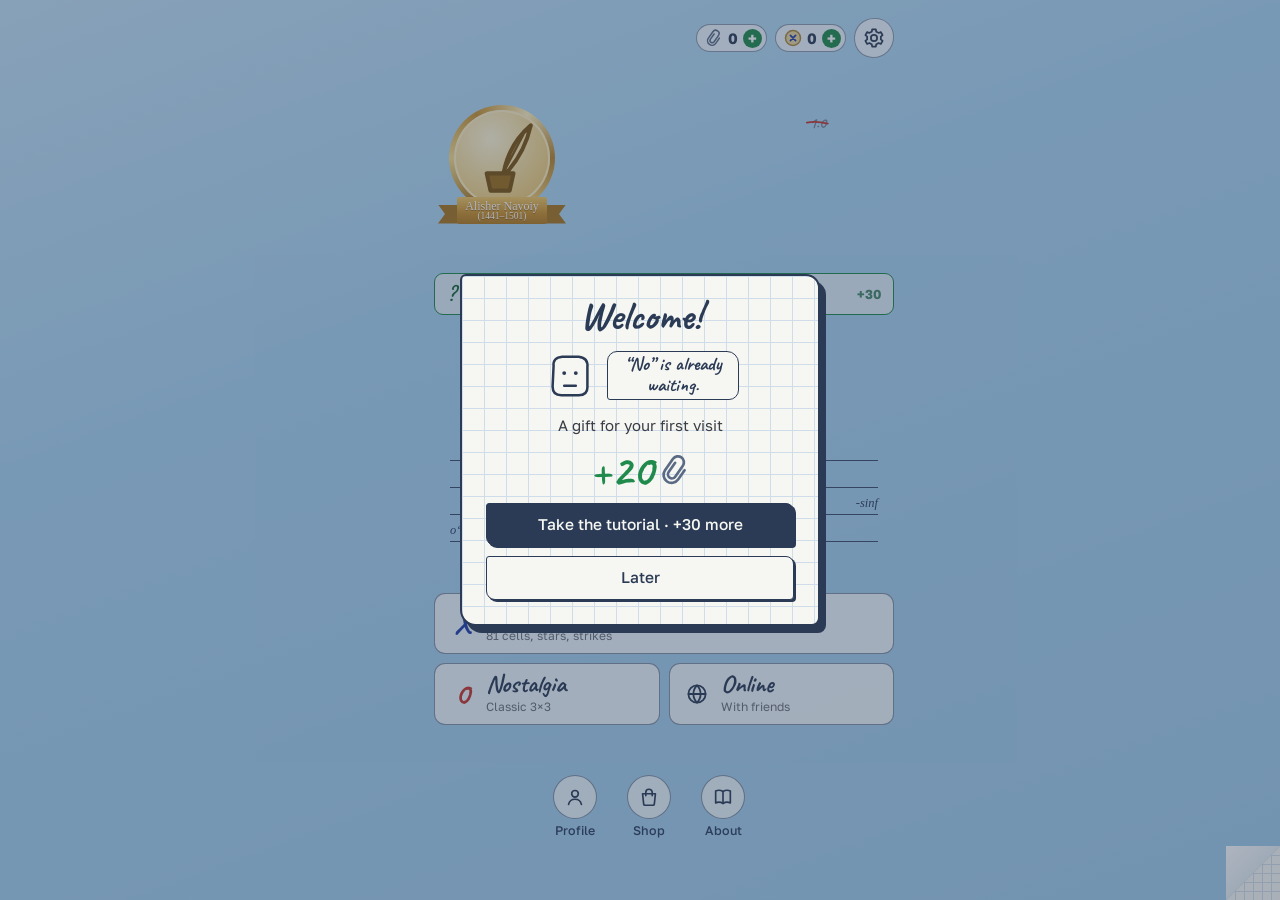
==== index.html @ 9672ba84 "Живой логотип: X и 0 из купленных скинов, ручка рисует его раз в день, зачёркнутая 1.0 и шутка в под" ====
<!DOCTYPE html>
<html lang="ru">
<head>
<meta charset="utf-8">
<meta name="viewport" content="width=device-width, initial-scale=1">
<title>X02.0</title>
<meta name="description" content="Крестики-нолики, версия 2.0: 81 клетка, звёзды, удары, разминка и боты.">
<meta name="theme-color" content="#2b3a55">
<script src="https://telegram.org/js/telegram-web-app.js"></script>
<link rel="manifest" href="manifest.webmanifest">
<link rel="icon" type="image/png" href="icon-192.png">
<link rel="apple-touch-icon" href="apple-touch-icon.png">
<meta name="apple-mobile-web-app-capable" content="yes">
<meta name="mobile-web-app-capable" content="yes">
<meta name="apple-mobile-web-app-title" content="X02.0">
<meta name="apple-mobile-web-app-status-bar-style" content="default">
<style>
@font-face { font-family: "Caveat"; font-style: normal; font-weight: 500; font-display: swap; src: url("[data-uri]") format("woff2"); unicode-range: U+0301, U+0400-045F, U+0490-0491, U+04B0-04B1, U+2116; }
@font-face { font-family: "Caveat"; font-style: normal; font-weight: 500; font-display: swap; src: url("[data-uri]") format("woff2"); unicode-range: U+0000-00FF, U+0131, U+0152-0153, U+02BB-02BC, U+02C6, U+02DA, U+02DC, U+0304, U+0308, U+0329, U+2000-206F, U+20AC, U+2122, U+2191, U+2193, U+2212, U+2215, U+FEFF, U+FFFD; }
@font-face { font-family: "Caveat"; font-style: normal; font-weight: 700; font-display: swap; src: url("[data-uri]") format("woff2"); unicode-range: U+0301, U+0400-045F, U+0490-0491, U+04B0-04B1, U+2116; }
@font-face { font-family: "Caveat"; font-style: normal; font-weight: 700; font-display: swap; src: url("[data-uri]") format("woff2"); unicode-range: U+0000-00FF, U+0131, U+0152-0153, U+02BB-02BC, U+02C6, U+02DA, U+02DC, U+0304, U+0308, U+0329, U+2000-206F, U+20AC, U+2122, U+2191, U+2193, U+2212, U+2215, U+FEFF, U+FFFD; }
@font-face { font-family: "Golos Text"; font-style: normal; font-weight: 400; font-display: swap; src: url("[data-uri]") format("woff2"); unicode-range: U+0301, U+0400-045F, U+0490-0491, U+04B0-04B1, U+2116; }
@font-face { font-family: "Golos Text"; font-style: normal; font-weight: 400; font-display: swap; src: url("[data-uri]") format("woff2"); unicode-range: U+0000-00FF, U+0131, U+0152-0153, U+02BB-02BC, U+02C6, U+02DA, U+02DC, U+0304, U+0308, U+0329, U+2000-206F, U+20AC, U+2122, U+2191, U+2193, U+2212, U+2215, U+FEFF, U+FFFD; }
@font-face { font-family: "Golos Text"; font-style: normal; font-weight: 500; font-display: swap; src: url("[data-uri]") format("woff2"); unicode-range: U+0301, U+0400-045F, U+0490-0491, U+04B0-04B1, U+2116; }
@font-face { font-family: "Golos Text"; font-style: normal; font-weight: 500; font-display: swap; src: url("[data-uri]") format("woff2"); unicode-range: U+0000-00FF, U+0131, U+0152-0153, U+02BB-02BC, U+02C6, U+02DA, U+02DC, U+0304, U+0308, U+0329, U+2000-206F, U+20AC, U+2122, U+2191, U+2193, U+2212, U+2215, U+FEFF, U+FFFD; }
@font-face { font-family: "Golos Text"; font-style: normal; font-weight: 700; font-display: swap; src: url("[data-uri]") format("woff2"); unicode-range: U+0301, U+0400-045F, U+0490-0491, U+04B0-04B1, U+2116; }
@font-face { font-family: "Golos Text"; font-style: normal; font-weight: 700; font-display: swap; src: url("[data-uri]") format("woff2"); unicode-range: U+0000-00FF, U+0131, U+0152-0153, U+02BB-02BC, U+02C6, U+02DA, U+02DC, U+0304, U+0308, U+0329, U+2000-206F, U+20AC, U+2122, U+2191, U+2193, U+2212, U+2215, U+FEFF, U+FFFD; }
:root {
  /* X02.0: a page of a squared school notebook. Blue ink for X, red ink for 0, pencil for everything else.
     Layout: menu = logo + two mode cards; game = board left, a margin column of notes right. Single-theme by choice. */
  --paper: #f6f7f2;
  --grid: #cfdcea;
  --grid-strong: #9fb6cf;
  --pen: #2b3a55;
  --ink-x: #1f3fa8;
  --ink-o: #c4362f;
  --marker: #fff09a;
  --marker-target: #bfe3ff;
  --gold: #d99a0b;
  --coin: #e8d59a;
  --coin-edge: #a9853a;
  --pencil: #3a3d44;
  --pencil-soft: #6b707a;
  --font-hand: "Caveat", "Segoe Print", "Comic Sans MS", cursive;
  --font-body: "Golos Text", "Segoe UI", system-ui, -apple-system, sans-serif;
  color-scheme: light;
}
* { box-sizing: border-box; }
html, body { margin: 0; min-height: 100%; }
body {
  background-color: var(--paper);
  background-image:
    linear-gradient(to right, transparent 46px, rgba(196,54,47,.45) 46px, rgba(196,54,47,.45) 48px, transparent 48px),
    linear-gradient(var(--grid) 1px, transparent 1px),
    linear-gradient(90deg, var(--grid) 1px, transparent 1px);
  background-size: 100% 100%, 22px 22px, 22px 22px;
  color: var(--pencil);
  font-family: var(--font-body);
  font-size: 15px;
  line-height: 1.5;
  overflow-x: hidden;
}
.app { max-width: 1100px; margin: 0 auto; padding: 18px 16px 48px 64px; }
button { font-family: inherit; }

/* ---------- screens ---------- */
.screen { display: none; }
.screen.active { display: block; animation: screenIn .45s cubic-bezier(.2,.8,.2,1) both; }
@keyframes screenIn { from { opacity: 0; transform: translateY(16px); } to { opacity: 1; transform: none; } }
@keyframes fadeUp { from { opacity: 0; transform: translateY(12px); } to { opacity: 1; transform: none; } }
@keyframes fadeIn { from { opacity: 0; } to { opacity: 1; } }
@keyframes draw { to { stroke-dashoffset: 0; } }
@keyframes pop { from { transform: scale(0); } to { transform: scale(1); } }
@keyframes thump { 0% { transform: scale(1); } 35% { transform: scale(1.045); } 100% { transform: scale(1); } }

/* ---------- buttons ---------- */
.btn {
  font: 500 14px/1 var(--font-body);
  padding: 10px 14px;
  border: 1.5px solid var(--pen);
  border-radius: 3px 8px 4px 9px;
  background: var(--paper);
  color: var(--pen);
  cursor: pointer;
  box-shadow: 2px 2px 0 var(--pen);
  transition: transform .08s, box-shadow .08s, background .15s;
}
.btn:hover { transform: translate(-1px,-1px); box-shadow: 3px 3px 0 var(--pen); }
.btn:active { transform: translate(1px,1px); box-shadow: 1px 1px 0 var(--pen); }
.btn:focus-visible, .opp:focus-visible, .seg:focus-visible { outline: 2px solid var(--ink-x); outline-offset: 2px; }
.btn.primary { background: var(--pen); color: var(--paper); }
.btn.small { padding: 7px 11px; font-size: 13px; }
.btn:disabled { opacity: .4; cursor: default; transform: none; box-shadow: 2px 2px 0 var(--pen); }
.btn[hidden] { display: none; }
.btn.star-btn[aria-pressed="true"] { background: var(--gold); color: #fff; border-color: #7a5600; box-shadow: 2px 2px 0 #7a5600; }
.btn.strike-btn[aria-pressed="true"] { background: var(--ink-o); color: #fff; border-color: #7d1d18; box-shadow: 2px 2px 0 #7d1d18; }

/* ---------- menu ---------- */
.screen.menu.active { display: grid; gap: 26px; }
.menu-hero { display: grid; gap: 4px; }
.logo { width: min(100%, 430px); height: auto; overflow: visible; display: block; }
.logo .stroke { fill: none; stroke-width: 11; stroke-linecap: round; stroke-linejoin: round; stroke-dasharray: 1; stroke-dashoffset: 1; animation: draw .34s ease-out forwards; }
.logo .lx { stroke: var(--ink-x); }
.logo .lo { stroke: var(--ink-o); }
.logo .lv { stroke: var(--pen); }
.logo .s1 { animation-delay: .05s; } .logo .s2 { animation-delay: .3s; } .logo .s3 { animation-delay: .55s; }
.logo .s4 { animation-delay: .9s; } .logo .s6 { animation-delay: 1.25s; }
.logo .dot { fill: var(--pen); transform-box: fill-box; transform-origin: center; animation: pop .28s 1.15s both cubic-bezier(.3,1.7,.5,1); }
.logo .underline { fill: none; stroke: var(--ink-o); stroke-width: 4; stroke-linecap: round; opacity: .55; stroke-dasharray: 1; stroke-dashoffset: 1; animation: draw .5s 1.5s ease-out forwards; }
.tagline { font-size: 17px; color: var(--pencil); margin: 0; max-width: 48ch; animation: fadeUp .5s .7s both; }
.tagline em { font-style: normal; color: var(--pencil-soft); }

.menu-top { display: grid; grid-template-columns: minmax(0, 1fr) minmax(290px, 360px); gap: 22px 32px; align-items: center; }
.profile {
  background: var(--paper); border: 2px solid var(--pen); border-radius: 8px 14px 6px 16px; box-shadow: 4px 5px 0 var(--pen);
  padding: 14px 16px; display: grid; gap: 10px; animation: fadeUp .5s .45s both; transform: rotate(.4deg);
}
.pf-top { display: grid; grid-template-columns: 56px minmax(0, 1fr) auto; gap: 12px; align-items: center; }
.pf-ava {
  width: 56px; height: 56px; border-radius: 50%; overflow: hidden; display: grid; place-items: center;
  border: 2px solid var(--pen); background: #e9eef8; box-shadow: 2px 2px 0 var(--pen);
}
.pf-ava img { width: 100%; height: 100%; object-fit: cover; display: block; }
.pf-initial { font: 700 34px/1 var(--font-hand); color: var(--ink-x); transform: translateY(-1px); }
.pf-ava.guest { background: var(--paper); }
.pf-ava svg { width: 78%; height: 78%; fill: none; stroke: var(--pencil-soft); stroke-width: 4.5; stroke-linecap: round; stroke-linejoin: round; }
.pf-name { font: 700 28px/1 var(--font-hand); color: var(--pen); white-space: nowrap; overflow: hidden; text-overflow: ellipsis; }
.pf-sub { font-size: 13px; line-height: 1.3; color: var(--pencil-soft); overflow-wrap: anywhere; }
.icon-btn {
  appearance: none; width: 40px; height: 40px; display: grid; place-items: center; cursor: pointer;
  border: 1.5px solid var(--pen); border-radius: 50% 46% 52% 48%; background: var(--paper); color: var(--pen);
  box-shadow: 2px 2px 0 var(--pen); transition: transform .08s, box-shadow .08s;
}
.icon-btn:hover { transform: translate(-1px,-1px); box-shadow: 3px 3px 0 var(--pen); }
.icon-btn:active { transform: translate(1px,1px); box-shadow: 1px 1px 0 var(--pen); }
.icon-btn:focus-visible { outline: 2px solid var(--ink-x); outline-offset: 2px; }
.icon-btn svg { width: 22px; height: 22px; fill: none; stroke: currentColor; stroke-width: 1.9; stroke-linecap: round; stroke-linejoin: round; }
.icon-btn svg .spk { fill: currentColor; fill-opacity: .12; }
.icon-btn[aria-pressed="false"] { color: var(--pencil-soft); }
.pf-wallet { gap: 8px; }
.pf-stats { font-size: 13.5px; color: var(--pencil); font-variant-numeric: tabular-nums; }
.pf-stats b { color: var(--pen); }
.pf-row { display: flex; align-items: center; justify-content: space-between; gap: 10px; }
.pf-row > span { color: var(--pencil); font-size: 14px; }
.profile .seg { font-size: 21px; padding: 4px 16px 6px; }
.profile .seg.lang { font-size: 13px; padding: 8px 11px; }
.tg-login { display: grid; gap: 8px; justify-items: start; }
.tg-login:empty { display: none; }
.tg-btn { display: inline-flex; align-items: center; gap: 7px; }
.ico-tg { width: 17px; height: 17px; fill: #229ed9; }
.btn.primary .ico-tg { fill: #fff; }
.link-btn { appearance: none; border: 0; background: none; padding: 0; font: inherit; font-size: 13px; color: var(--pencil-soft); text-decoration: underline; text-underline-offset: 3px; cursor: pointer; }
.tg-widget { display: grid; gap: 6px; }
.tg-widget:empty { display: none; }
.seg-group { display: inline-flex; border: 1.5px solid var(--pen); border-radius: 4px 9px 5px 10px; overflow: hidden; box-shadow: 2px 2px 0 var(--pen); }
.seg { appearance: none; border: 0; background: var(--paper); font: 700 24px/1 var(--font-hand); padding: 5px 18px 7px; cursor: pointer; color: var(--pencil-soft); transition: background .2s, color .2s; }
.seg + .seg { border-left: 1.5px solid var(--pen); }
.seg.lang { font: 600 14px/1 var(--font-body); padding: 9px 12px; letter-spacing: .04em; }
.seg.lang[aria-pressed="true"] { background: var(--pen); color: var(--paper); }
.seg[aria-pressed="true"][data-side="1"] { background: var(--ink-x); color: #fff; }
.seg[aria-pressed="true"][data-side="2"] { background: var(--ink-o); color: #fff; }

.modes { display: grid; grid-template-columns: repeat(2, minmax(0, 1fr)); gap: 26px; align-items: start; }
.mode-card {
  background: var(--paper);
  border: 2px solid var(--pen);
  border-radius: 6px 14px 8px 16px;
  padding: 18px 18px 16px;
  box-shadow: 5px 6px 0 var(--pen);
  display: grid; gap: 14px; align-content: start;
  animation: fadeUp .55s both;
}
.mode-card:nth-child(1) { animation-delay: .3s; }
.mode-card:nth-child(2) { animation-delay: .45s; }
.mode-card h2 { font-family: var(--font-hand); font-size: 42px; margin: 0; line-height: .95; color: var(--pen); }
.mode-card h2 .x { color: var(--ink-x); } .mode-card h2 .o { color: var(--ink-o); }
.mode-card header p { margin: 6px 0 0; color: var(--pencil); }
.opponents { display: grid; gap: 9px; }
.opp {
  appearance: none; text-align: left; font: inherit; color: inherit;
  display: grid; grid-template-columns: minmax(0, 1fr) auto; align-items: center; gap: 2px 12px;
  padding: 9px 12px 10px;
  border: 1.5px solid var(--pen);
  border-radius: 3px 8px 4px 9px;
  background: var(--paper);
  cursor: pointer;
  box-shadow: 2px 2px 0 var(--pen);
  transition: transform .08s, box-shadow .08s, background .15s;
}
.opp:hover { transform: translate(-1px,-1px); box-shadow: 3px 3px 0 var(--pen); background: #fffdf1; }
.opp:active { transform: translate(1px,1px); box-shadow: 1px 1px 0 var(--pen); }
.opp-name { font-family: var(--font-hand); font-size: 27px; font-weight: 700; line-height: 1; color: var(--pen); }
.opp-line { grid-column: 1; font-size: 13.5px; color: var(--pencil-soft); }
.opp-meta { grid-row: 1 / span 2; grid-column: 2; display: grid; justify-items: end; gap: 5px; }
.pips { display: inline-flex; gap: 3px; }
.pip { width: 9px; height: 9px; border-radius: 50%; border: 1.5px solid var(--ink-o); }
.pip.on { background: var(--ink-o); }
.opp-score { font-size: 12.5px; color: var(--pencil-soft); font-variant-numeric: tabular-nums; white-space: nowrap; }
.menu-foot { display: flex; gap: 12px; flex-wrap: wrap; align-items: center; animation: fadeUp .5s .65s both; }
.menu-foot small { color: var(--pencil-soft); }

/* ---------- game bar ---------- */
.game-bar { display: flex; align-items: center; gap: 10px 14px; flex-wrap: wrap; margin-bottom: 18px; }
.bar-title { display: flex; align-items: center; gap: 10px; flex: 1 1 260px; min-width: 0; }
.bt-text { display: flex; align-items: baseline; gap: 10px; flex-wrap: wrap; min-width: 0; }
.mini-logo { font-family: var(--font-hand); font-weight: 700; font-size: 36px; color: var(--pen); line-height: 1; }
.mini-logo .x { color: var(--ink-x); } .mini-logo .o { color: var(--ink-o); }
.vs { color: var(--pencil); font-size: 15px; }
.vs b { font-family: var(--font-hand); font-size: 23px; color: var(--pen); }
.score-chip { font-variant-numeric: tabular-nums; font-size: 13.5px; padding: 4px 11px; border: 1.5px dashed var(--grid-strong); border-radius: 20px; color: var(--pencil); background: var(--paper); }
.score-chip[hidden] { display: none; }

/* ---------- game layout ---------- */
.game-grid { display: grid; grid-template-columns: minmax(0, 600px) minmax(260px, 1fr); gap: 32px; align-items: start; }
.classic-grid { display: grid; grid-template-columns: minmax(0, 470px) minmax(260px, 1fr); gap: 36px; align-items: start; }
.board-wrap { position: relative; }

/* ---------- 9x9 board ---------- */
.board {
  display: grid; grid-template-columns: repeat(3, 1fr); gap: 6px;
  background: transparent; padding: 0; position: relative;
  aspect-ratio: 1; width: 100%;
}
.hand-grid { position: absolute; inset: 0; width: 100%; height: 100%; pointer-events: none; overflow: visible; z-index: 3; }
.hand-grid path { fill: none; stroke: var(--pen); stroke-linecap: round; }
.hand-grid.drawn path { stroke-dasharray: 1; stroke-dashoffset: 1; animation: draw .32s ease-out forwards; }
.hand-grid.g9 path { stroke-width: .95; }
.hand-grid.g3 path { stroke-width: 1.35; }
.hand-grid.gm path { stroke-width: 1.6; }
.in-prelude .board, .in-prelude .main-only { display: none !important; }
.sub { position: relative; display: grid; grid-template-columns: repeat(3, 1fr); background: var(--paper); isolation: isolate; }
.sub::before {
  content: ""; position: absolute; inset: 3px; background: var(--marker); opacity: 0;
  transform: skew(-2deg) rotate(-.6deg) scaleX(0); transform-origin: left center;
  border-radius: 6px 2px 8px 3px; z-index: -1;
  transition: opacity .2s, transform .38s cubic-bezier(.3,.8,.3,1);
}
.sub.allowed::before { opacity: .92; transform: skew(-2deg) rotate(-.6deg) scaleX(1); }
.sub.allowed.target::before { background: var(--marker-target); }
.sub.won-now { animation: thump .5s ease-out; }
.sub.sent { animation: sentPulse .8s ease-out; }
@keyframes sentPulse { 0% { box-shadow: inset 0 0 0 0 rgba(31,63,168,.0); } 30% { box-shadow: inset 0 0 0 4px rgba(31,63,168,.55); } 100% { box-shadow: inset 0 0 0 0 rgba(31,63,168,0); } }
.sub-num { position: absolute; left: 4px; top: 0; font-family: var(--font-hand); font-size: 15px; color: var(--grid-strong); pointer-events: none; z-index: 2; }
.cell {
  appearance: none; border: 0; background: transparent; padding: 0; margin: 0; cursor: pointer; position: relative;
  border-right: 1px solid var(--grid-strong); border-bottom: 1px solid var(--grid-strong);
  aspect-ratio: 1; min-width: 0;
}
.cell:nth-of-type(3n) { border-right: 0; }
.cell:nth-of-type(n+7) { border-bottom: 0; }
.cell[data-legal="1"]:hover { background: rgba(31,63,168,.09); }
.cell[data-legal="0"] { cursor: default; }
.cell:focus-visible { outline: 2px solid var(--ink-x); outline-offset: -2px; z-index: 3; }
.cell > svg.mark { position: absolute; inset: 14%; width: 72%; height: 72%; overflow: visible; transition: opacity .2s .3s; }
.cell.last { background: rgba(255,232,120,.55); }
.cell.last::after { content: ""; position: absolute; right: 3px; bottom: 3px; width: 5px; height: 5px; border-radius: 50%; background: var(--pen); opacity: .55; }
.cell > svg.mark.fresh { animation: stamp .32s cubic-bezier(.3,1.5,.5,1); }
@keyframes stamp { 0% { transform: scale(1.25); } 100% { transform: scale(1); } }
.sub.only::before { animation: markerBreath 1.9s ease-in-out .4s infinite; }
@keyframes markerBreath { 0%, 100% { opacity: .92; } 50% { opacity: .55; } }
.board.locked .cell { cursor: progress; }
.board.strike-mode .cell[data-legal="1"] { cursor: crosshair; }
.board.strike-mode .cell[data-legal="1"]:hover { background: rgba(196,54,47,.12); }

.mark path { fill: none; stroke-width: 9; stroke-linecap: round; stroke-linejoin: round; }
.mark.x path { stroke: var(--ink-x); }
.mark.o path { stroke: var(--ink-o); }
.mark.fresh path { stroke-dasharray: 1; stroke-dashoffset: 1; animation: draw .3s ease-out forwards; }
.mark.fresh path:nth-child(2) { animation-delay: .15s; }
.mark.fresh path:nth-child(3) { animation-delay: .22s; }
.mark.fresh path:nth-child(4) { animation-delay: .29s; }
/* skins: pen colors */
.mark.col-purple path, .overlay.col-purple path, .fly.col-purple path { stroke: #6b3fa0; }
.mark.col-graphite path, .overlay.col-graphite path, .fly.col-graphite path { stroke: #4a4d55; }
.mark.col-green path, .overlay.col-green path, .fly.col-green path { stroke: #1f8a4c; }
.mark.col-orange path, .overlay.col-orange path, .fly.col-orange path { stroke: #d9731a; }
/* premium: golden marks */
.mark.gold path, .overlay.gold path, .fly.gold path { stroke: #b8860b; }
.mark.gold { animation: goldGlow 2.4s ease-in-out infinite; }
@keyframes goldGlow { 0%, 100% { filter: drop-shadow(0 0 1px rgba(255,190,0,.45)); } 50% { filter: drop-shadow(0 0 6px rgba(255,200,40,.95)); } }
.mark.gold.fresh { animation: goldGlow 2.4s ease-in-out infinite, goldPop .6s cubic-bezier(.3,1.6,.5,1); }
@keyframes goldPop { 0% { transform: scale(.4) rotate(-20deg); } 70% { transform: scale(1.15); } 100% { transform: scale(1); } }
.mark.is-star path { stroke-width: 7; }
.mark.is-star.x path { fill: rgba(31,63,168,.12); }
.mark.is-star.o path { fill: rgba(196,54,47,.12); }

.cell.struck > svg.mark { animation: shake .34s ease-in-out; opacity: 0; }
@keyframes shake { 0%,100% { transform: translateX(0); } 20% { transform: translateX(-4px) rotate(-6deg); } 40% { transform: translateX(4px) rotate(6deg); } 60% { transform: translateX(-3px); } 80% { transform: translateX(2px); } }
.scratch { position: absolute; inset: 6%; width: 88%; height: 88%; overflow: visible; pointer-events: none; z-index: 2; }
.scratch path { fill: none; stroke: var(--pen); stroke-width: 8; stroke-linecap: round; stroke-dasharray: 1; stroke-dashoffset: 1; animation: draw .24s .08s ease-out forwards; }

.overlay { position: absolute; inset: 6%; width: 88%; height: 88%; pointer-events: none; z-index: 1; opacity: .22; overflow: visible; }
.overlay path { fill: none; stroke-width: 7; stroke-linecap: round; }
.overlay.x path { stroke: var(--ink-x); } .overlay.o path { stroke: var(--ink-o); }
.overlay.fresh path { stroke-dasharray: 1; stroke-dashoffset: 1; animation: draw .45s ease-out forwards; }
.overlay.fresh path:nth-child(2) { animation-delay: .2s; }
.ring { position: absolute; inset: 0; width: 100%; height: 100%; pointer-events: none; z-index: 2; overflow: visible; }
.ring path { fill: none; stroke-width: 2.4; stroke-linecap: round; opacity: .7; }
.ring.x path { stroke: var(--ink-x); } .ring.o path { stroke: var(--ink-o); }
.ring.fresh path { stroke-dasharray: 1; stroke-dashoffset: 1; animation: draw .55s .15s ease-out forwards; }
.sub.neutral { background-image: repeating-linear-gradient(-45deg, transparent 0 7px, rgba(107,112,122,.18) 7px 8px); }

.fly { position: fixed; z-index: 50; pointer-events: none; }
.fly svg { width: 100%; height: 100%; overflow: visible; }
.fly path { fill: none; stroke-width: 7; stroke-linecap: round; }
.fly.x path { stroke: var(--ink-x); } .fly.o path { stroke: var(--ink-o); }

/* ---------- banner ---------- */
.banner { position: absolute; inset: 0; display: none; align-items: center; justify-content: center; background: rgba(246,247,242,.74); z-index: 5; }
.banner.show { display: flex; animation: fadeIn .3s .55s both; }
.banner-card {
  background: var(--paper); border: 2px solid var(--pen); border-radius: 4px 10px 6px 12px;
  padding: 20px 26px; text-align: center; box-shadow: 5px 6px 0 var(--pen);
  display: grid; gap: 10px; justify-items: center; max-width: 88%;
  animation: dropIn .6s .6s both cubic-bezier(.2,1.3,.4,1);
}
@keyframes dropIn { from { transform: translateY(-34px) rotate(-7deg); opacity: 0; } to { transform: rotate(-1.2deg); opacity: 1; } }
.banner-title { font-family: var(--font-hand); font-size: 46px; font-weight: 700; line-height: 1; color: var(--pen); text-wrap: balance; }
.banner-text { max-width: 36ch; }
.taunt { font-family: var(--font-hand); font-size: 27px; line-height: 1.1; color: var(--ink-o); }
.taunt:empty { display: none; }
.banner-actions { display: flex; gap: 10px; flex-wrap: wrap; justify-content: center; }

/* ---------- notes column ---------- */
aside.notes { display: grid; gap: 22px; }
.turn { display: grid; grid-template-columns: 64px 1fr; gap: 12px; align-items: center; }
.turn svg { width: 64px; height: 64px; overflow: visible; }
.turn-who { font-family: var(--font-hand); font-size: 34px; font-weight: 700; line-height: 1; color: var(--pen); }
.turn-where { color: var(--pencil); }
.thinking { display: inline-flex; gap: 4px; margin-left: 8px; vertical-align: middle; }
.thinking i { width: 6px; height: 6px; border-radius: 50%; background: var(--pen); animation: bob 1s infinite ease-in-out; }
.thinking i:nth-child(2) { animation-delay: .15s; } .thinking i:nth-child(3) { animation-delay: .3s; }
@keyframes bob { 0%, 80%, 100% { transform: translateY(0); opacity: .35; } 40% { transform: translateY(-5px); opacity: 1; } }
.status { min-height: 3em; font-family: var(--font-hand); font-size: 23px; line-height: 1.15; color: var(--pen); }
.status.star { color: #9a6a00; }
.status.warn { color: var(--ink-o); animation: shake .3s; }
.label { font-size: 12px; letter-spacing: .08em; text-transform: uppercase; color: var(--pencil-soft); font-weight: 500; margin: 0 0 6px; }
.stars { display: flex; gap: 10px; align-items: center; flex-wrap: wrap; }
.stars-count { font-variant-numeric: tabular-nums; color: var(--pencil); }
.stars-count b.x { color: var(--ink-x); } .stars-count b.o { color: var(--ink-o); }
.stars-count .st { color: var(--gold); display: inline-block; }
.stars-count .st.pop { animation: popStar .65s cubic-bezier(.3,1.6,.5,1); }
@keyframes popStar { 0% { transform: scale(.2) rotate(-50deg); } 60% { transform: scale(1.7) rotate(12deg); } 100% { transform: scale(1) rotate(0); } }
.main-board { display: grid; grid-template-columns: repeat(3, 1fr); width: 168px; aspect-ratio: 1; position: relative; }
.mcell { position: relative; }
.mcell .n { position: absolute; left: 4px; top: 0; font-family: var(--font-hand); font-size: 14px; color: var(--grid-strong); }
.mcell svg { position: absolute; inset: 16%; width: 68%; height: 68%; overflow: visible; }
.mcell.neutral { background-image: repeating-linear-gradient(-45deg, transparent 0 6px, rgba(107,112,122,.3) 6px 7px); }
.mcell.arrive .mark.fresh path { animation-delay: .62s; }
.mcell.arrive .mark.fresh path:nth-child(2) { animation-delay: .76s; }
.mcell.arrive { animation: thump .45s .7s ease-out; }
.strike-line { position: absolute; inset: 0; width: 100%; height: 100%; pointer-events: none; overflow: visible; }
.strike-line path { fill: none; stroke: var(--pen); stroke-width: 3.2; stroke-linecap: round; stroke-dasharray: 1; stroke-dashoffset: 1; animation: draw .45s .35s ease-out forwards; }
.strike-line.x path, .ttt-line.x path { stroke: var(--ink-x); }
.strike-line.o path, .ttt-line.o path { stroke: var(--ink-o); }
.buttons { display: flex; flex-wrap: wrap; gap: 10px; }
.log { margin: 0; padding: 0; list-style: none; max-height: 210px; overflow-y: auto; font-variant-numeric: tabular-nums; display: grid; grid-template-columns: repeat(2, minmax(0, 1fr)); gap: 0 12px; font-size: 14px; }
.log li { padding: 1px 0; white-space: nowrap; overflow: hidden; text-overflow: ellipsis; }
.log .num { color: var(--pencil-soft); display: inline-block; min-width: 2.2em; }
.log .px { color: var(--ink-x); font-weight: 700; } .log .po { color: var(--ink-o); font-weight: 700; }
.log .note { color: var(--pencil-soft); } .log .note.s { color: #9a6a00; } .log .note.k { color: var(--ink-o); }
.empty { color: var(--pencil-soft); font-size: 14px; }

/* ---------- 3x3 boards (warm-up and Ностальгия) ---------- */
.ttt { display: grid; grid-template-columns: repeat(3, 1fr); aspect-ratio: 1; width: 100%; position: relative; background: transparent; }
.tcell { appearance: none; border: 0; background: transparent; position: relative; cursor: pointer; padding: 0; }
.tcell:hover:not(:disabled) { background: rgba(31,63,168,.07); }
.tcell:disabled { cursor: default; }
.tcell:focus-visible { outline: 2px solid var(--ink-x); outline-offset: -4px; }
.tcell svg { position: absolute; inset: 15%; width: 70%; height: 70%; overflow: visible; }
.ttt-line { position: absolute; inset: 0; width: 100%; height: 100%; pointer-events: none; overflow: visible; }
.ttt-line { z-index: 4; }
.ttt-line path { fill: none; stroke: var(--pen); stroke-width: 9; stroke-linecap: round; stroke-dasharray: 1; stroke-dashoffset: 1; animation: draw .42s .3s ease-out forwards; opacity: .9; }
.classic-wrap { position: relative; }
.classic-wrap .ttt { box-shadow: none; }

/* ---------- warm-up ---------- */
.prelude { display: grid; gap: 14px; justify-items: start; }
.prelude[hidden] { display: none; }
.prelude-head p { margin: 0; color: var(--pencil); max-width: 52ch; }
.prelude-title { font-family: var(--font-hand); font-size: 42px; line-height: 1; margin: 0 0 4px; color: var(--pen); }
.prelude .ttt { width: min(100%, 360px); }
.prelude-actions { display: flex; gap: 10px; flex-wrap: wrap; }
.in-coin .prelude-head, .in-coin .ttt, .in-coin .prelude-actions { display: none !important; }

/* ---------- coin ---------- */
.coin-stage[hidden] { display: none; }
.coin-stage { display: grid; justify-items: center; align-content: center; gap: 18px; width: 100%; min-height: 440px; padding: 24px 0; text-align: center; animation: fadeIn .4s both; }
.coin-title { font-family: var(--font-hand); font-size: 44px; line-height: 1; margin: 0; color: var(--pen); text-wrap: balance; }
.coin-zone { position: relative; width: 190px; height: 300px; display: grid; justify-items: center; align-items: end; perspective: 900px; }
.coin { width: 150px; height: 150px; position: relative; transform-style: preserve-3d; margin-bottom: 26px; }
.coin .face {
  position: absolute; inset: 0; border-radius: 50%; backface-visibility: hidden; display: grid; place-items: center;
  background: radial-gradient(circle at 34% 30%, #fbf1cf, var(--coin) 58%, var(--coin-edge));
  border: 4px solid var(--coin-edge);
  box-shadow: inset 0 0 0 9px rgba(169,133,58,.22), inset 0 0 0 11px rgba(255,255,255,.35);
}
.coin .face svg { width: 54%; height: 54%; overflow: visible; }
.coin .face.fo { transform: rotateX(180deg); }
.coin.golden .face { background: radial-gradient(circle at 34% 30%, #fffbe6, #ffd54a 50%, #c48a00); border-color: #b07800; box-shadow: inset 0 0 0 9px rgba(255,255,255,.35), 0 0 28px 6px rgba(255,200,40,.65); }
.coin.golden { animation: glow 1.6s ease-in-out infinite alternate; }
@keyframes glow { from { filter: drop-shadow(0 0 6px rgba(255,200,40,.5)); } to { filter: drop-shadow(0 0 18px rgba(255,200,40,.95)); } }
.coin-shadow { position: absolute; bottom: 8px; width: 120px; height: 16px; border-radius: 50%; background: rgba(43,58,85,.22); filter: blur(3px); }
.coin-result { font-family: var(--font-hand); font-size: 34px; line-height: 1.1; color: var(--pen); min-height: 1.1em; margin: 0; }
.coin-result.golden { color: #a86f00; }
.coin-actions { display: flex; gap: 10px; flex-wrap: wrap; justify-content: center; }

/* ---------- rules sheet ---------- */
.sheet { position: fixed; inset: 0; z-index: 40; display: grid; place-items: center; background: rgba(43,58,85,.38); padding: 16px; animation: fadeIn .2s both; }
.sheet[hidden] { display: none; }
.sheet-card {
  background-color: var(--paper);
  background-image: linear-gradient(var(--grid) 1px, transparent 1px), linear-gradient(90deg, var(--grid) 1px, transparent 1px);
  background-size: 22px 22px;
  max-width: 660px; width: 100%; max-height: min(88vh, 780px); overflow: auto;
  border: 2px solid var(--pen); border-radius: 6px 14px 8px 16px; box-shadow: 6px 7px 0 var(--pen);
  padding: 20px 24px 24px; animation: sheetIn .35s both cubic-bezier(.2,1.2,.4,1);
}
@keyframes sheetIn { from { transform: translateY(24px) rotate(-1.5deg); opacity: 0; } to { transform: none; opacity: 1; } }
.sheet-head { display: flex; justify-content: space-between; align-items: center; gap: 12px; margin-bottom: 8px; }
.sheet h2 { font-family: var(--font-hand); font-size: 40px; margin: 0; color: var(--pen); line-height: 1; }
.sheet h3 { font-family: var(--font-hand); font-size: 28px; margin: 18px 0 4px; color: var(--pen); }
.sheet p { margin: 0 0 8px; max-width: 62ch; }
.sheet ol { margin: 0; padding-left: 1.4em; display: grid; gap: 7px; }
.sheet li::marker { font-family: var(--font-hand); font-size: 1.25em; color: var(--ink-o); }
.sheet b { color: var(--pen); }
.sheet li.mystery { color: var(--pencil-soft); font-style: italic; }
.sheet li.mystery b { font-style: normal; color: var(--ink-o); letter-spacing: .1em; }

/* ---------- wallet & shop ---------- */
.wallet { display: inline-flex; gap: 10px; align-items: center; flex-wrap: wrap; }
.cur { display: inline-flex; align-items: center; gap: 5px; padding: 4px 10px 4px 6px; border: 1.5px solid var(--pen); border-radius: 20px; background: var(--paper); font-variant-numeric: tabular-nums; }
.cur b { color: var(--pen); }
.cur-name { color: var(--pencil-soft); font-size: 13px; }
.ico-clip { width: 18px; height: 18px; fill: none; stroke: #5b6b86; stroke-width: 2; stroke-linecap: round; transform: rotate(35deg); }
.ico-coin { width: 18px; height: 18px; }
.ico-coin circle { fill: #e8d59a; stroke: #a9853a; stroke-width: 2; }
.ico-coin path { stroke: #1f3fa8; stroke-width: 2.2; stroke-linecap: round; fill: none; }
.coin-prev { display: grid; place-items: center; }
.item-prev.ex-prev { display: flex; align-items: center; justify-content: center; gap: 4px; width: auto; }
.ex-prev svg { flex: none; }
.ex-prev .ico-coin { width: 30px; height: 30px; }
.ex-prev .ico-clip { width: 30px; height: 30px; }
.ex-arrow { font: 700 22px/1 var(--font-hand); color: var(--pencil-soft); }
.coin-prev .ico-coin { width: 46px; height: 46px; }
.item .btn .ico-clip, .item .btn .ico-coin { width: 15px; height: 15px; }
.btn.gold-btn .ico-coin circle { fill: #fff3cf; }
.btn.primary .ico-clip { stroke: #fff; }
.reward-pop .ico-clip { width: 22px; height: 22px; vertical-align: -3px; }
.gold-pop { color: #a87800; }
.banner-reward { display: grid; gap: 4px; justify-items: center; }
.quote { font-family: var(--font-hand); font-size: 22px; color: var(--pen); max-width: 30ch; animation: fadeUp .5s 1.5s both; }
.shop-note.quote { color: #a87800; font-size: 28px; }
.ico-five { display: inline-grid; place-items: center; min-width: 22px; height: 22px; padding: 0 3px; border: 2px solid var(--ink-o); border-radius: 50%; color: var(--ink-o); font: 700 15px/1 var(--font-hand); font-style: normal; transform: rotate(-8deg); }
.ico-ink { width: 18px; height: 18px; fill: #2f3fb0; }
.shop-body { display: grid; gap: 22px; }
.shop-sec h3 { font-family: var(--font-hand); font-size: 32px; margin: 0 0 6px; color: var(--pen); line-height: 1; }
.shop-hint { margin: 0 0 10px; color: var(--pencil-soft); max-width: 70ch; }
.shop-hint.earn { color: var(--pencil); }
.shop-note { margin: 0; font-family: var(--font-hand); font-size: 24px; animation: fadeUp .3s both; }
.shop-note.ok { color: #1f8a4c; } .shop-note.warn { color: var(--ink-o); }
.items { display: grid; grid-template-columns: repeat(auto-fill, minmax(150px, 1fr)); gap: 14px; }
.item { background: var(--paper); border: 1.5px solid var(--pen); border-radius: 4px 10px 6px 12px; box-shadow: 3px 3px 0 var(--pen); padding: 12px; display: grid; gap: 6px; justify-items: center; text-align: center; transition: transform .12s; }
.item:hover { transform: translateY(-2px); }
.item.on { box-shadow: 3px 3px 0 var(--ink-x), 0 0 0 2px var(--ink-x) inset; }
.item.premium { background: linear-gradient(160deg, #fffaf0, #fff3cf); border-color: #a97c00; box-shadow: 3px 3px 0 #a97c00; }
.item.just-bought { animation: thump .5s ease-out; }
.item-prev { width: 72px; height: 72px; position: relative; }
.item-prev svg.mark { width: 100%; height: 100%; overflow: visible; }
.ink-prev { display: grid; place-items: center; }
.ink-prev .ico-ink { width: 44px; height: 44px; }
.item-name { font-family: var(--font-hand); font-size: 22px; font-weight: 700; color: var(--pen); line-height: 1.05; }
.item-price { font-size: 12.5px; color: var(--pencil-soft); min-height: 1.2em; }
.item .btn { display: inline-flex; align-items: center; gap: 5px; white-space: nowrap; font-size: 12.5px; padding: 7px 9px; }
.item .btn .ico-five { min-width: 18px; height: 18px; font-size: 12px; border-width: 1.5px; }
.item .btn .ico-ink { width: 14px; height: 14px; }
.btn.gold-btn { background: #c99700; color: #fff; border-color: #7a5a00; box-shadow: 2px 2px 0 #7a5a00; }
.btn.gold-btn .ico-ink { fill: #fff; }
.banner-reward:empty { display: none; }
.reward-pop { display: inline-block; font-family: var(--font-hand); font-size: 28px; font-weight: 700; color: #1f8a4c; animation: popStar .7s 1.1s both cubic-bezier(.3,1.6,.5,1); }
#confetti { position: fixed; inset: 0; width: 100%; height: 100%; pointer-events: none; z-index: 60; }

/* ---------- responsive ---------- */
@media (max-width: 900px) {
  .app { padding-left: 16px; }
  .menu-top { grid-template-columns: 1fr; }
  .profile { transform: none; }
  body { background-size: 0 0, 22px 22px, 22px 22px; }
  .modes, .game-grid, .classic-grid { grid-template-columns: 1fr; }
  .game-grid, .classic-grid { gap: 22px; }
  .turn { grid-template-columns: 52px 1fr; }
  .turn svg { width: 52px; height: 52px; }
}
@media (max-width: 600px) {
  .game-bar { display: grid; grid-template-columns: auto minmax(0, 1fr) auto; align-items: center; }
  .game-bar > [data-act="menu"] { grid-column: 1; grid-row: 1; }
  .bar-title { grid-column: 2; grid-row: 1; gap: 8px; }
  .bt-text { flex-direction: column; gap: 0; align-items: flex-start; }
  .bot-face { width: 42px; height: 42px; }
  .game-bar > [data-act="rules"] { grid-column: 3; grid-row: 1; }
  .score-chip { grid-column: 1 / -1; justify-self: start; }
  .mini-logo { font-size: 26px; }
  .vs { font-size: 13px; line-height: 1.25; }
  .vs b { font-size: 19px; }
  .game-bar .btn.small { padding: 7px 9px; }
  .status { min-height: 2.4em; font-size: 21px; }
}
@media (max-width: 420px) {
  .board { gap: 4px; }
  .hand-grid.g9 path { stroke-width: 1.05; }
  .mark path { stroke-width: 11; }
  .mode-card h2 { font-size: 36px; }
  .coin-stage { min-height: 380px; }
}
@media (prefers-reduced-motion: reduce) {
  *, *::before, *::after { animation-duration: .01ms !important; animation-delay: 0s !important; transition-duration: .01ms !important; }
  .coin.golden { animation: none; }
}

/* ---------- play a friend by link ---------- */
.on-online { display: none; }
.is-online .on-online { display: inline-block; }
.is-online .off-online { display: none; }
.opp.opp-link { border-style: dashed; }
.opp.opp-link .opp-name { color: var(--ink-x); }
.ico-link { width: 22px; height: 22px; fill: none; stroke: var(--ink-x); stroke-width: 2; stroke-linecap: round; }
.online-games[hidden] { display: none; }
.online-games { display: grid; gap: 10px; animation: fadeUp .4s both; }
.online-games h3 { font-family: var(--font-hand); font-size: 30px; margin: 0; color: var(--pen); line-height: 1; }
.og-list { display: grid; grid-template-columns: repeat(auto-fill, minmax(260px, 1fr)); gap: 10px; }
.og {
  appearance: none; text-align: left; font: inherit; color: inherit; cursor: pointer;
  display: grid; grid-template-columns: 40px minmax(0, 1fr) auto; gap: 10px; align-items: center;
  padding: 9px 12px; background: var(--paper); border: 1.5px solid var(--pen); border-radius: 3px 8px 4px 9px; box-shadow: 2px 2px 0 var(--pen);
}
.og:hover { transform: translate(-1px,-1px); box-shadow: 3px 3px 0 var(--pen); }
.og.my-turn { background: #fffbe0; }
.og-name, .og-sub { display: block; }
.og-name { font: 700 22px/1.05 var(--font-hand); color: var(--pen); white-space: nowrap; overflow: hidden; text-overflow: ellipsis; }
.og-sub { font-size: 12.5px; color: var(--pencil-soft); }
.og-flag { font: 700 18px/1 var(--font-hand); color: var(--pencil-soft); white-space: nowrap; }
.og.my-turn .og-flag { color: var(--ink-o); }
.mini-ava { width: 40px; height: 40px; border-radius: 50%; overflow: hidden; display: grid; place-items: center; border: 1.5px solid var(--pen); background: #e9eef8; flex: none; }
.mini-ava img { width: 100%; height: 100%; object-fit: cover; }
.mini-ava span { font: 700 22px/1 var(--font-hand); color: var(--ink-x); }
.vs .mini-ava { display: inline-grid; width: 24px; height: 24px; vertical-align: -6px; margin-right: 4px; border-width: 1px; }
.vs .mini-ava span { font-size: 15px; }

.online-card { max-width: 440px; }
.online-card .ob { display: grid; gap: 16px; padding-top: 6px; }
.online-card .ob p { margin: 0; }
.min-pick { display: flex; gap: 0; }
.min-pick .seg { font: 600 16px/1 var(--font-body); padding: 10px 16px; }
.min-pick .seg[aria-pressed="true"] { background: var(--pen); color: var(--paper); }
.ob-row { display: flex; align-items: center; justify-content: space-between; gap: 12px; flex-wrap: wrap; }

.wait-card { max-width: 480px; margin: 20px auto 0; display: grid; gap: 14px; justify-items: center; text-align: center; padding: 26px 22px;
  background: var(--paper); border: 2px solid var(--pen); border-radius: 6px 14px 8px 16px; box-shadow: 5px 6px 0 var(--pen); }
.wait-title { font-family: var(--font-hand); font-size: 44px; margin: 0; line-height: 1; color: var(--pen); }
.wait-text { margin: 0; max-width: 36ch; }
.wait-meta { margin: 0; color: var(--pencil-soft); font-size: 14px; }
.wait-link { font-family: ui-monospace, Menlo, monospace; font-size: 13px; background: #fff; border: 1.5px dashed var(--grid-strong); border-radius: 6px; padding: 8px 10px; word-break: break-all; user-select: all; max-width: 100%; }
.wait-actions { display: flex; gap: 10px; flex-wrap: wrap; justify-content: center; }
.wait-dots { display: inline-flex; gap: 8px; }
.wait-dots i { width: 12px; height: 12px; border-radius: 50%; background: var(--ink-x); animation: bob 1.1s infinite ease-in-out; }
.wait-dots i:nth-child(2) { background: var(--ink-o); animation-delay: .15s; } .wait-dots i:nth-child(3) { background: var(--pen); animation-delay: .3s; }

.clock { font: 700 26px/1 var(--font-hand); color: var(--pen); display: flex; align-items: center; gap: 8px; }
.clock[hidden] { display: none; }
.clock b { font-variant-numeric: tabular-nums; font-family: var(--font-body); font-size: 20px; padding: 3px 9px; border: 1.5px solid var(--pen); border-radius: 6px; background: #fff; }
.clock.mine b { background: #fffbe0; }
.clock.low b { color: #fff; background: var(--ink-o); border-color: #7d1d18; animation: shake .4s; }
.clock span { font-size: 22px; color: var(--pencil); font-weight: 400; }

.phrases[hidden] { display: none; }
.phrases { display: flex; flex-wrap: wrap; gap: 6px; }
.phrase { appearance: none; font: 500 13.5px/1 var(--font-body); padding: 8px 11px; border: 1.5px solid var(--pen); border-radius: 16px 16px 16px 4px; background: #fff; color: var(--pen); cursor: pointer; }
.phrase:hover { background: #fffbe0; }
.phrase:disabled { opacity: .45; cursor: default; }
.bubble[hidden] { display: none; }
.bubble {
  position: absolute; z-index: 6; left: 50%; top: 8px; transform: translateX(-50%); max-width: 86%;
  font: 700 24px/1.1 var(--font-hand); color: var(--pen); background: #fff; padding: 8px 14px 9px;
  border: 2px solid var(--pen); border-radius: 18px 18px 18px 5px; box-shadow: 3px 3px 0 var(--pen);
  animation: bubbleIn .35s cubic-bezier(.3,1.5,.5,1) both; pointer-events: none; white-space: nowrap;
}
.bubble.mine { border-radius: 18px 18px 5px 18px; background: #eef3ff; }
.bubble small { display: block; font: 500 12px/1.2 var(--font-body); color: var(--pencil-soft); }
@keyframes bubbleIn { from { transform: translate(-50%, 10px) scale(.7); opacity: 0; } to { transform: translate(-50%, 0) scale(1); opacity: 1; } }
.classic-wrap .bubble { top: -6px; }
.rematch-note[hidden] { display: none; }
.rematch-note { font: 700 22px/1.15 var(--font-hand); color: var(--ink-x); }
.toast { position: fixed; left: 50%; bottom: 24px; transform: translateX(-50%); z-index: 70; background: var(--pen); color: var(--paper); padding: 10px 16px; border-radius: 8px; font-size: 14px; max-width: 90vw; animation: fadeUp .3s both; }

/* ---------- bot faces and talk ---------- */
.on-chat { display: none; }
.is-online .on-chat, .is-bot .on-chat { display: inline-block; }
.bot-face[hidden] { display: none; }
.bot-face { width: 50px; height: 50px; flex: none; display: block; }
.bot-face svg { width: 100%; height: 100%; overflow: visible; }
.bot-face svg .hd { fill: var(--paper); stroke: var(--pen); stroke-width: 2.6; stroke-linejoin: round; }
.bot-face svg .ln { fill: none; stroke: var(--pen); stroke-width: 2.6; stroke-linecap: round; stroke-linejoin: round; }
.bot-face svg .dot { fill: var(--pen); }
.bot-face svg .blush { fill: var(--ink-o); opacity: .22; }
.bot-face svg .drop { fill: #8fb8e8; stroke: var(--pen); stroke-width: 1.4; }
.bot-face svg .ant { fill: var(--ink-x); }
.bot-face.pop svg { animation: facePop .35s cubic-bezier(.3,1.6,.5,1); }
.bot-face.talk svg { animation: faceTalk .5s ease-in-out 2; }
.bot-face.think svg .ant { animation: blinkAnt .7s steps(2) infinite; }
@keyframes facePop { 0% { transform: scale(.8) rotate(-6deg); } 100% { transform: scale(1) rotate(0); } }
@keyframes faceTalk { 0%, 100% { transform: rotate(0); } 30% { transform: rotate(-6deg) translateY(-1px); } 70% { transform: rotate(5deg); } }
@keyframes blinkAnt { 50% { opacity: .2; } }

/* =====================================================================
   v13: game-style menu — cover, mode ladders, online, profile, settings, about, tutorial
   ===================================================================== */
.ico { fill: none; stroke: currentColor; stroke-width: 1.8; stroke-linecap: round; stroke-linejoin: round; }
.in-tg .app { padding-top: calc(14px + var(--tg-safe-area-inset-top, 0px) + var(--tg-content-safe-area-inset-top, 0px)); padding-bottom: calc(40px + var(--tg-safe-area-inset-bottom, 0px)); }
@media (display-mode: standalone) { .app { padding-top: calc(14px + env(safe-area-inset-top, 0px)); } }

.screen.menu.active { display: block; }
.cover { max-width: 480px; margin: 0 auto; display: grid; gap: 12px; }
.cover-top { display: flex; justify-content: flex-end; align-items: center; gap: 10px; min-height: 40px; }
.wallet-btn { appearance: none; border: 0; background: none; padding: 0; display: flex; gap: 8px; cursor: pointer; font: inherit; }
.wpill { display: inline-flex; align-items: center; gap: 5px; padding: 3px 4px 3px 8px; border: 1.5px solid var(--pen); border-radius: 999px; background: var(--paper); box-shadow: 2px 2px 0 var(--pen); color: var(--pen); font-weight: 600; font-variant-numeric: tabular-nums; }
.wpill svg { width: 18px; height: 18px; }
.wpill .plus { width: 19px; height: 19px; border-radius: 50%; background: #1f8a4c; color: #fff; font: 700 15px/19px var(--font-body); text-align: center; font-style: normal; }
.wallet-btn:active .wpill { transform: translate(1px,1px); box-shadow: 1px 1px 0 var(--pen); }

.pcard { appearance: none; width: 100%; display: grid; grid-template-columns: 52px minmax(0, 1fr) auto; gap: 12px; align-items: center; text-align: left; padding: 10px 12px;
  border: 2px solid var(--pen); border-radius: 6px 14px 7px 15px; background: var(--paper); box-shadow: 3px 3px 0 var(--pen); cursor: pointer; font: inherit; color: inherit; transition: transform .08s, box-shadow .08s; }
.pcard:active, .mbtn:active, .lnode:active, .fr:active, .cbanner:active { transform: translate(2px,2px); box-shadow: 1px 1px 0 var(--pen); }
.pcard .pf-ava { width: 52px; height: 52px; }
.pc-id { display: grid; min-width: 0; }
.pc-name { font: 700 27px/1.05 var(--font-hand); color: var(--pen); white-space: nowrap; overflow: hidden; text-overflow: ellipsis; }
.pc-sub { font-size: 13px; color: var(--pencil-soft); white-space: nowrap; overflow: hidden; text-overflow: ellipsis; }
.pc-friends { display: flex; align-items: center; padding-left: 8px; }
.pc-friends .mini-ava { width: 28px; height: 28px; margin-left: -9px; border: 2px solid var(--paper); box-shadow: 0 0 0 1.5px var(--pen); }
.pc-friends .mini-ava span { font-size: 15px; }
.pc-plus { width: 28px; height: 28px; margin-left: 4px; border-radius: 50%; border: 1.5px dashed var(--pen); display: grid; place-items: center; font: 600 17px/1 var(--font-body); color: var(--pen); }

.cbanner { appearance: none; width: 100%; display: flex; align-items: center; gap: 10px; text-align: left; padding: 9px 12px; cursor: pointer;
  border: 1.5px solid #1f8a4c; border-radius: 5px 11px 6px 12px; background: #e9f6ee; color: #17643a; box-shadow: 2px 2px 0 #1f8a4c; font: 500 14px/1.3 var(--font-body); }
.cbanner[hidden] { display: none; }
.cbanner .cb-ic { font: 700 22px/1 var(--font-hand); }
.cbanner .cb-t { flex: 1; min-width: 0; }
.cbanner b { font: 700 21px/1 var(--font-hand); white-space: nowrap; }
.cbanner.turn { border-color: var(--ink-o); background: #fffbe0; color: var(--ink-o); box-shadow: 2px 2px 0 var(--ink-o); }
.cbanner.info { border-color: var(--pen); background: var(--paper); color: var(--pen); box-shadow: 2px 2px 0 var(--pen); }

.cover-hero { display: flex; align-items: center; justify-content: center; gap: 4px; }
.cover-hero .logo { width: min(58%, 250px); }
.cover-bot { appearance: none; border: 0; background: none; padding: 0; display: grid; justify-items: center; gap: 3px; cursor: pointer; font: inherit; }
.cover-bot .bot-face, .welcome-bot .bot-face { width: 58px; height: 58px; }
.cover-say { font: 700 19px/1.1 var(--font-hand); color: var(--pen); border: 1.5px solid var(--pen); border-radius: 10px 12px 10px 3px; padding: 2px 8px 3px; background: var(--paper); max-width: 132px; }
.cover-bot .cover-say:empty { display: none; }

.cover-modes { display: grid; gap: 12px; }
.mbtn { appearance: none; width: 100%; display: grid; grid-template-columns: 46px minmax(0, 1fr); align-items: center; gap: 12px; text-align: left; padding: 9px 14px 10px;
  border: 2px solid var(--pen); border-radius: 6px 14px 8px 15px; background: var(--paper); box-shadow: 4px 4px 0 var(--pen); cursor: pointer; color: var(--pen); font: inherit; transition: transform .08s, box-shadow .08s; }
.mbtn.mx { border-color: var(--ink-x); box-shadow: 4px 4px 0 var(--ink-x); }
.mbtn.mc { border-color: var(--ink-o); box-shadow: 4px 4px 0 var(--ink-o); }
.mbtn.mx:active { box-shadow: 1px 1px 0 var(--ink-x); } .mbtn.mc:active { box-shadow: 1px 1px 0 var(--ink-o); }
.mb-ic { font: 700 46px/1 var(--font-hand); text-align: center; display: grid; place-items: center; }
.mx .mb-ic { color: var(--ink-x); } .mc .mb-ic { color: var(--ink-o); }
.mb-ic svg { width: 34px; height: 34px; }
.mb-t { display: grid; min-width: 0; }
.mb-t b { font: 700 32px/1.02 var(--font-hand); color: var(--pen); }
.mb-t b .x { color: var(--ink-x); } .mb-t b .o { color: var(--ink-o); }
.mb-t > span { font-size: 13px; color: var(--pencil-soft); }
.badge { display: inline-block; margin-left: 8px; min-width: 20px; padding: 0 6px; border-radius: 10px; background: var(--ink-o); color: #fff; font: 600 12px/19px var(--font-body); text-align: center; vertical-align: 7px; }
.badge[hidden] { display: none; }

.cover-icons { display: flex; justify-content: center; gap: 36px; padding-top: 2px; }
.rbtn { appearance: none; border: 0; background: none; padding: 0; display: grid; justify-items: center; gap: 4px; cursor: pointer; font: 500 12.5px var(--font-body); color: var(--pencil); }
.rb-ic { width: 50px; height: 50px; border-radius: 50% 46% 52% 48%; border: 1.8px solid var(--pen); box-shadow: 2px 3px 0 var(--pen); display: grid; place-items: center; background: var(--paper); color: var(--pen); transition: transform .08s, box-shadow .08s; }
.rb-ic svg { width: 25px; height: 25px; }
.rbtn:active .rb-ic { transform: translate(1px,2px); box-shadow: 1px 1px 0 var(--pen); }

/* sub screens */
.sub-screen.active { display: grid; gap: 12px; max-width: 560px; margin: 0 auto; align-content: start; }
.sub-bar { display: flex; align-items: center; gap: 12px; }
.sub-title { margin: 0; font: 700 36px/1 var(--font-hand); color: var(--pen); }
.sub-title .x { color: var(--ink-x); } .sub-title .o { color: var(--ink-o); }
.lbl { margin: 6px 0 -4px; font-size: 13px; color: var(--pencil-soft); }
.learn-btn { appearance: none; width: 100%; display: flex; align-items: center; justify-content: space-between; gap: 10px; padding: 11px 14px; cursor: pointer; text-align: left;
  border: 1.5px dashed var(--ink-x); border-radius: 6px 12px 7px 13px; background: #eef3ff; color: var(--ink-x); font: 600 15px var(--font-body); }
.learn-btn b { font: 700 21px/1 var(--font-hand); color: #1f8a4c; }
.ladder { display: grid; }
.opp.lnode { grid-template-columns: 46px minmax(0, 1fr) auto; gap: 2px 10px; padding: 8px 12px; }
.lnode .ln-face { grid-row: 1 / span 2; }
.lnode .ln-face .bot-face { width: 46px; height: 46px; }
.lnode .opp-name { grid-column: 2; }
.lnode .opp-line { grid-column: 2; }
.lnode .ln-rw { grid-column: 3; grid-row: 1 / span 2; font: 700 20px/1 var(--font-hand); color: #1f8a4c; white-space: nowrap; display: inline-flex; align-items: center; gap: 3px; }
.lnode .ln-rw svg { width: 16px; height: 16px; }
.lnode .ln-rw.gold { color: var(--gold); }
.lnode.done { border-color: #1f8a4c; box-shadow: 2px 2px 0 #1f8a4c; }
.lnode.done .opp-line { color: #1f8a4c; }
.lnode.next { background: #eef3ff; border-color: var(--ink-x); box-shadow: 3px 3px 0 var(--ink-x); }
.lnode.next .opp-line { color: var(--ink-x); font-weight: 600; }
.ln-link { display: block; width: 2px; height: 12px; background: var(--pen); margin-left: 34px; opacity: .45; }
.friend-row { display: grid; grid-template-columns: 1fr 1fr; gap: 10px; }
.opp.fbtn { display: flex; align-items: center; justify-content: center; gap: 8px; padding: 12px 10px; }
.opp.fbtn .opp-name { font-size: 25px; }
.bridge { appearance: none; display: flex; align-items: center; gap: 10px; padding: 8px 12px; cursor: pointer; text-align: left; border: 1.5px dashed var(--pen); border-radius: 6px 12px 7px 13px; background: var(--paper); font: 500 15px var(--font-body); color: var(--pen); }
.bridge[hidden] { display: none; }
.bridge .bot-face { width: 38px; height: 38px; }
.bridge b { color: var(--ink-x); font: 700 22px/1 var(--font-hand); }
.btn.big { width: 100%; padding: 13px 16px; font-size: 15.5px; }
.online-new { display: grid; gap: 10px; }
.online-new .btn { display: flex; align-items: center; justify-content: center; gap: 8px; }
.sub-screen .online-games { animation: none; }
.sub-screen .og-list { grid-template-columns: 1fr; }
.empty-note { margin: 0; color: var(--pencil-soft); font-size: 14px; }
.empty-note[hidden] { display: none; }
.me-head { display: flex; gap: 14px; align-items: center; }
.me-head .pf-id { min-width: 0; }
.pf-ava.big { width: 72px; height: 72px; }
.pf-ava.big .pf-initial { font-size: 44px; }
.me-stats { display: grid; grid-template-columns: repeat(3, minmax(0, 1fr)); gap: 8px; }
.ms { border: 1.5px dashed var(--grid-strong); border-radius: 10px; padding: 8px 6px; text-align: center; background: var(--paper); }
.ms b { display: block; font: 700 32px/1 var(--font-hand); color: var(--pen); }
.ms span { font-size: 12px; color: var(--pencil-soft); }
.me-bots { display: grid; }
.mbr { display: flex; justify-content: space-between; align-items: baseline; gap: 10px; padding: 6px 2px; border-bottom: 1px dashed var(--grid-strong); font-size: 14px; }
.mbr b { font: 700 21px/1 var(--font-hand); color: var(--pen); }
.mbr span:last-child { color: var(--pencil-soft); font-variant-numeric: tabular-nums; white-space: nowrap; }
.friends { display: grid; gap: 8px; }
.fr { appearance: none; width: 100%; display: grid; grid-template-columns: 40px minmax(0, 1fr) auto; gap: 10px; align-items: center; padding: 8px 10px; text-align: left; font: inherit; color: inherit;
  border: 1.5px solid var(--pen); border-radius: 5px 11px 6px 12px; background: var(--paper); box-shadow: 2px 2px 0 var(--pen); }
.fr.turn { background: #fffbe0; }
.fr-id { display: grid; min-width: 0; }
.fr-name { font: 700 22px/1.05 var(--font-hand); color: var(--pen); white-space: nowrap; overflow: hidden; text-overflow: ellipsis; }
.fr-sub { font-size: 12.5px; color: var(--pencil-soft); }
.fr .btn { padding: 7px 10px; font-size: 13px; }
.fr.turn .btn { background: var(--pen); color: var(--paper); }
.fr-score { font: 700 20px/1 var(--font-hand); color: var(--pen); white-space: nowrap; }
.set-list { display: grid; gap: 14px; }
.set-list .pf-row > span { font-size: 15px; }
.set-list .seg { font-size: 21px; padding: 4px 16px 6px; }
.set-list .seg.lang { font-size: 13px; padding: 8px 11px; }
.seg[data-sound][aria-pressed="true"], .seg[data-haptics][aria-pressed="true"], .seg[data-talk][aria-pressed="true"] { background: var(--pen); color: var(--paper); }
.set-acc { display: grid; gap: 6px; padding-top: 4px; border-top: 1px dashed var(--grid-strong); }
.set-acc-t { font-size: 15px; padding-top: 10px; }
.set-acc-v { font-size: 13px; color: var(--pencil-soft); }
.set-acc-v:empty { display: none; }
.set-links { display: flex; gap: 10px; flex-wrap: wrap; }
.set-ver { margin: 0; font-size: 13px; color: var(--pencil-soft); }
details.acc { border: 1.5px solid var(--pen); border-radius: 5px 11px 6px 12px; background: var(--paper); box-shadow: 2px 2px 0 var(--pen); }
details.acc summary { cursor: pointer; padding: 11px 14px; font: 700 25px/1 var(--font-hand); color: var(--pen); list-style: none; display: flex; justify-content: space-between; }
details.acc summary::-webkit-details-marker { display: none; }
details.acc summary::after { content: "+"; font-family: var(--font-body); font-weight: 500; }
details.acc[open] summary::after { content: "–"; }
.acc-body { padding: 0 14px 12px; font-size: 14px; }
.acc-body p { margin: 0 0 8px; }
.acc-body ol { margin: 0; padding-left: 1.4em; display: grid; gap: 7px; }
.acc-body li::marker { font-family: var(--font-hand); font-size: 1.25em; color: var(--ink-o); }
.acc-body h3 { font-family: var(--font-hand); font-size: 26px; margin: 14px 0 4px; color: var(--pen); }
.acc-body li.mystery { color: var(--pencil-soft); font-style: italic; }
.ab-row { display: grid; grid-template-columns: 44px minmax(0, 1fr); gap: 10px; align-items: center; padding: 6px 0; }
.ab-row .bot-face { width: 44px; height: 44px; }
.ab-row b { font: 700 22px/1 var(--font-hand); color: var(--pen); display: block; }
.ab-row span { font-size: 13px; color: var(--pencil-soft); }

/* newcomer */
.welcome-card { text-align: center; display: grid; gap: 10px; max-width: 360px; justify-items: center; }
.welcome-title { margin: 0; }
.welcome-bot { display: flex; align-items: center; justify-content: center; gap: 8px; }
.welcome-gift { margin: 0 !important; }
.welcome-sum { font: 700 46px/1 var(--font-hand); color: #1f8a4c; display: inline-flex; align-items: center; gap: 6px; }
.welcome-sum svg { width: 32px; height: 32px; }

/* tutorial */
.learn-card { margin: -6px 0 14px; padding: 12px 14px; display: grid; gap: 8px; color: var(--pen);
  border: 2px solid var(--ink-x); border-radius: 6px 12px 7px 13px; background: #eef3ff; box-shadow: 3px 3px 0 var(--ink-x); animation: fadeUp .3s both; }
.learn-card[hidden] { display: none; }
.lc-step { font: 600 12px/1 var(--font-body); color: var(--ink-x); letter-spacing: .04em; text-transform: uppercase; }
.lc-text { font-size: 15.5px; line-height: 1.42; }
.lc-text b { color: var(--pen); }
.lc-reward { font: 700 34px/1 var(--font-hand); color: #1f8a4c; }
.lc-actions { display: flex; gap: 10px; align-items: center; flex-wrap: wrap; }
.lc-actions .link-btn { margin-left: auto; }
.in-learn .prelude-actions, .in-learn .coin-stage, .in-learn .buttons, .in-learn .score-chip, .in-learn .log-wrap, .in-learn .phrases { display: none !important; }
@keyframes learnIn { 50% { box-shadow: inset 0 0 0 3px rgba(31,63,168,.25); } }
@keyframes learnOut { 50% { box-shadow: 0 0 0 4px rgba(31,63,168,.25), 2px 2px 0 var(--pen); } }
.cell.learn-target, .tcell.learn-target { background: rgba(31,63,168,.16) !important; box-shadow: inset 0 0 0 3px var(--ink-x); animation: learnIn 1s ease-in-out infinite; }
.sub.learn-target { box-shadow: 0 0 0 3px var(--ink-x); animation: learnOut 1s ease-in-out infinite; z-index: 4; }
.btn.learn-target { box-shadow: 0 0 0 4px var(--ink-x), 2px 2px 0 var(--pen); animation: learnOut 1s ease-in-out infinite; }

@media (max-width: 600px) {
  .cover-bot .bot-face, .welcome-bot .bot-face { width: 54px; height: 54px; }
  .lnode .ln-face .bot-face { width: 44px; height: 44px; }
  .ab-row .bot-face { width: 42px; height: 42px; }
  .sub-title { font-size: 32px; }
}
@media (max-width: 380px) {
  .mb-t b { font-size: 28px; }
  .cover-icons { gap: 26px; }
}
.btn.primary .ico-link { stroke: #fff; }
.online-new .ico-link { width: 20px; height: 20px; }

/* ---------- v14 ---------- */
.screen.menu.active .cover { min-height: min(calc(100dvh - 80px), 900px); align-content: space-between; }
.in-tg .screen.menu.active .cover { min-height: min(calc(100dvh - 80px - var(--tg-safe-area-inset-top, 0px) - var(--tg-content-safe-area-inset-top, 0px) - var(--tg-safe-area-inset-bottom, 0px)), 900px); }
.banner-share { display: flex; gap: 8px; justify-content: center; flex-wrap: wrap; margin-top: 8px; }
.banner-share[hidden] { display: none; }
.banner-share .btn { font-size: 13.5px; }
.ref-line { margin: -4px 0 0; font-size: 13px; color: var(--pencil-soft); }
.ref-line:empty { display: none; }
.fr .fr-btns { display: flex; gap: 6px; align-items: center; }
.me-empty { display: grid; gap: 10px; justify-items: start; padding: 12px 14px; border: 1.5px dashed var(--grid-strong); border-radius: 10px; background: var(--paper); color: var(--pencil-soft); font-size: 14px; }
.me-empty .btn { color: var(--paper); }
.install-link { word-break: break-all; font-size: 13px; padding: 8px 10px; border: 1.5px dashed var(--grid-strong); border-radius: 8px; background: var(--paper); }
#installBody { display: grid; gap: 10px; font-size: 15px; }
#installRow[hidden] { display: none; }

#fxLayer { position: fixed; inset: 0; pointer-events: none; z-index: 300; overflow: hidden; }
#fxLayer .fx-drop { position: absolute; border-radius: 50% 45% 55% 50%; }
#fxLayer .fx-ring { position: absolute; border: 3px solid; border-radius: 50%; box-sizing: border-box; }
#fxLayer .fx-pop { position: absolute; font: 700 30px "Caveat", cursive; white-space: nowrap; text-shadow: 0 1px 0 #fff, 0 0 6px rgba(255,255,255,.9); }
#fxLayer .fx-flash { position: absolute; inset: 0; background: #fffbe8; }
#fxLayer .fx-stamp { position: absolute; left: 50%; top: 42%; font: 700 clamp(56px, 16vw, 110px) "Caveat", cursive; white-space: nowrap; padding: 0 .25em; border: 6px solid currentColor; border-radius: 14px; background: #f6f7f2; box-shadow: 4px 4px 0 currentColor; }
#fxLayer .fx-stamp.lose { color: #6b707a; }
#fxLayer .fx-stamp.draw { color: #d99a0b; }

/* epic: fire marks */
.mark.fire path, .overlay.fire path, .fly.fire path { stroke: #e8590c; }
.mark.fire path.core, .fly.fire path.core { stroke: #ffd43b; stroke-width: 3.5; }
.overlay.fire path.core { stroke: #ffd43b; stroke-width: 2.5; }
.mark.fire { overflow: visible; filter: drop-shadow(0 0 2px rgba(255,120,0,.55)); }
.mark.fire.fresh { animation: fireFlicker .4s ease-in-out 5 alternate, goldPop .5s cubic-bezier(.3,1.6,.5,1); }
@keyframes fireFlicker { from { filter: drop-shadow(0 0 2px rgba(255,140,0,.6)); } to { filter: drop-shadow(0 -3px 7px rgba(255,80,0,.95)); } }
.item.epic { border-color: #e8590c; box-shadow: 2px 2px 0 #e8590c; }
.cbanner.daily { border-color: #6b3fa0; background: #f4eefc; color: #6b3fa0; box-shadow: 2px 2px 0 #6b3fa0; }
.bridge { display: flex; flex-direction: column; align-items: center; gap: 8px; margin-top: 10px; padding-top: 10px; border-top: 1.5px dashed var(--pencil-soft, #b9bfca); font-size: 14px; text-align: center; }
.streak-card { text-align: center; }
.streak-card h2 { font: 700 34px "Caveat", cursive; margin: 0 0 4px; color: #e8590c; }
.sdays { display: grid; grid-template-columns: repeat(7, 1fr); gap: 5px; margin: 14px 0; }
.sd { border: 1.5px solid var(--pencil-soft, #b9bfca); border-radius: 8px; padding: 6px 0; display: flex; flex-direction: column; gap: 2px; font-size: 11px; background: #fff; }
.sd b { font-size: 13px; }
.sd.got { background: #ffe8cc; border-color: #e8590c; opacity: .75; }
.sd.now { border: 2px solid #e8590c; background: #fff4e6; transform: scale(1.08); box-shadow: 2px 2px 0 #e8590c; }
.friends-top { margin-bottom: 6px; }
.ftop { display: flex; align-items: center; gap: 10px; padding: 6px 8px; border-radius: 10px; }
.ftop.me { background: #eef2ff; box-shadow: inset 0 0 0 1.5px var(--ink-x); }
.ft-n { width: 22px; text-align: center; font: 700 22px "Caveat", cursive; }
.ft-name { flex: 1; min-width: 0; overflow: hidden; text-overflow: ellipsis; white-space: nowrap; }
.ft-w { font-weight: 600; font-size: 14px; }
.ft-hint { font-size: 12px; color: var(--pencil-soft, #8a909c); margin: 4px 0 10px; }
.cover-title { display: flex; flex-direction: column; align-items: center; width: min(58%, 250px); flex-shrink: 0; }
.cover-hero .cover-title .logo { width: 100%; }
.cover-title .tagline { font-size: 13px; line-height: 1.3; text-align: center; margin-top: 2px; }

/* ================= the cover is a school notebook (Alloma series) ================= */
:root { --cover: #a8d3f1; --cover-ink: #2d3e5c; }
body.on-cover, body.on-back { background-color: var(--cover); background-image: linear-gradient(160deg, rgba(255,255,255,.28) 0%, rgba(255,255,255,0) 35%, rgba(0,40,90,.05) 100%); background-size: 100% 100%; background-attachment: fixed; }
.daftar { color: var(--cover-ink); gap: 10px; max-width: 460px; }
.daftar .cover-top { min-height: 34px; gap: 8px; }
.daftar .wpill { border: 1px solid rgba(45,62,92,.5); background: rgba(255,255,255,.75); box-shadow: none; font-weight: 600; padding: 2px 4px 2px 8px; }
.daftar .icon-btn { background: rgba(255,255,255,.75); border: 1px solid rgba(45,62,92,.5); box-shadow: none; }
.d-hero { display: flex; align-items: center; justify-content: space-between; gap: 10px; padding: 0 4px; }
.d-med { appearance: none; border: 0; background: none; padding: 0; cursor: pointer; width: 128px; flex-shrink: 0; display: grid; justify-items: center; font: inherit; }
.d-ring { width: 106px; height: 106px; border-radius: 50%; padding: 5px; background: conic-gradient(from 210deg, #a8761f, #f6dc8c, #c8922e, #fff1bf, #b7832a, #f3d27a, #a8761f); display: block; }
.d-inner { display: block; width: 100%; height: 100%; border-radius: 50%; overflow: hidden; background: radial-gradient(circle at 40% 30%, #dceefa, #9fc4e3 70%); box-shadow: inset 0 0 0 2px rgba(255,240,200,.9); }
.d-inner svg { width: 100%; height: 100%; display: block; }
.d-rib { position: relative; margin-top: -16px; height: 32px; display: flex; align-items: center; justify-content: center; width: 100%; }
.d-band { position: relative; z-index: 2; background: linear-gradient(#f0c766, #c98f2a 60%, #b07a20); color: #fff; font: 400 12px/1.05 "Times New Roman", Tinos, serif; text-align: center; padding: 3px 8px 2px; border-radius: 2px; text-shadow: 0 1px 0 rgba(90,55,10,.5); white-space: nowrap; }
.d-band small { display: block; font-size: 9.5px; }
.d-tail { position: absolute; top: 10px; width: 20px; height: 19px; background: #a8761f; z-index: 1; }
.d-tail.l { left: 0; clip-path: polygon(0 0, 100% 0, 100% 100%, 0 100%, 35% 50%); }
.d-tail.r { right: 0; clip-path: polygon(0 0, 100% 0, 65% 50%, 100% 100%, 0 100%); }
.d-med:active .d-ring { transform: scale(.97); }
.daftar .cover-title { width: auto; flex: 1; max-width: 230px; }
.daftar .tagline { color: #3d4f70; font-size: 13px; }
.med-card { background: #fffdf4; border: 1.2px solid #b98a2c; border-radius: 10px; padding: 10px 14px; font-size: 14px; line-height: 1.45; color: var(--cover-ink); box-shadow: 3px 3px 0 rgba(185,138,44,.45); animation: fadeUp .25s both; cursor: pointer; }
.med-card b { display: block; font: 700 22px/1.1 var(--font-hand); color: #7a5410; }
.med-card[hidden] { display: none; }
.daftar .cbanner { background: rgba(255,255,255,.62); box-shadow: none; border-width: 1px; border-radius: 9px; }
.daftar .cbanner.turn { background: rgba(255,251,224,.85); }
.d-title { text-align: center; font: italic 400 26px "Times New Roman", Tinos, serif; letter-spacing: .06em; margin-top: 2px; }
.d-lines { appearance: none; border: 0; background: none; padding: 0; width: 100%; cursor: pointer; display: grid; text-align: left; color: var(--cover-ink); font: italic 400 12.5px "Times New Roman", Tinos, serif; margin-top: -6px; }
.dl { border-bottom: 1px solid #3a4b6a; min-height: 27px; display: flex; align-items: flex-end; gap: 5px; padding-bottom: 1px; min-width: 0; }
.dl.c { justify-content: center; }
.dl i { font-style: italic; white-space: nowrap; padding-bottom: 2px; }
.hw { font: 700 22px/1 var(--font-hand); color: var(--ink-x); font-style: normal; padding: 0 4px; white-space: nowrap; overflow: hidden; text-overflow: ellipsis; min-width: 0; }
.hw.push { margin-left: auto; }
.hw:empty { min-width: 34px; }
.sig-hint { font: 500 18px/1 var(--font-hand); color: #5b7ea6; font-style: normal; padding-bottom: 2px; }
.dl-meta { margin-left: auto; font: 500 12px var(--font-body); font-style: normal; white-space: nowrap; padding-bottom: 3px; }
.daftar .cover-modes { grid-template-columns: 1fr 1fr; gap: 9px; margin-top: 4px; }
.daftar .mbtn { grid-column: span 1; grid-template-columns: 30px minmax(0, 1fr); gap: 9px; padding: 8px 12px; border: 1px solid rgba(45,62,92,.55) !important; border-radius: 11px; background: rgba(255,255,255,.8); box-shadow: none !important; }
.daftar .mbtn.mx { grid-column: 1 / -1; }
.daftar .mbtn:active { transform: translate(1px,1px); background: #fff; }
.daftar .mb-ic { font-size: 32px; }
.daftar .mb-ic svg { width: 24px; height: 24px; }
.daftar .mb-t b { font-size: 25px; }
.daftar .mb-t > span { font-size: 12px; }
.daftar .cover-icons { gap: 30px; padding-top: 4px; padding-right: 30px; }
.daftar .rb-ic { width: 44px; height: 44px; border-radius: 50%; border: 1px solid rgba(45,62,92,.55); box-shadow: none; background: rgba(255,255,255,.75); }
.daftar .rb-ic svg { width: 22px; height: 22px; }
.daftar .rbtn { color: var(--cover-ink); }
.d-fold { position: fixed; right: 0; bottom: 0; width: 64px; height: 64px; pointer-events: none; z-index: 5;
  background-color: var(--paper); background-image: linear-gradient(var(--grid) 1px, transparent 1px), linear-gradient(90deg, var(--grid) 1px, transparent 1px); background-size: 9px 9px;
  clip-path: polygon(100% 0, 100% 100%, 0 100%, 0 0); }
.d-fold::before { content: ""; position: absolute; inset: 0; background: linear-gradient(315deg, rgba(20,40,70,0) 40%, rgba(20,40,70,.22) 100%); }
.d-fold svg { position: absolute; left: -6px; top: -6px; width: 76px; height: 76px; overflow: visible; }
.d-fold { clip-path: none; }
.d-fold::after { content: ""; position: absolute; inset: 0; background: var(--cover); clip-path: polygon(0 0, 100% 0, 0 100%); }
.d-fold svg { z-index: 1; }
.in-tg .d-fold { bottom: var(--tg-safe-area-inset-bottom, 0px); }
/* back side of the notebook: settings, shop, profile, about */
.mtable { display: grid; grid-template-columns: repeat(5, 1fr); gap: 3px 10px; font: 500 10.5px var(--font-body); color: var(--cover-ink); opacity: .32; padding: 8px 10px; border: 1px solid rgba(43,58,85,.35); border-radius: 4px; margin: 2px 0 4px; }
.mtable-t { font: 500 10.5px var(--font-body); letter-spacing: .14em; text-align: center; color: var(--cover-ink); opacity: .6; margin-top: 4px; }
body.on-back .sub-title, body.on-back .bar-title { color: var(--cover-ink); }
/* notebook motion: the cover opens for play, the notebook turns over for settings */
.fx-cover { position: fixed; inset: 0; z-index: 70; overflow: hidden; pointer-events: none; transform-origin: left center; }
.fx-cover.is-blue { background-color: var(--cover); background-image: linear-gradient(160deg, rgba(255,255,255,.28) 0%, rgba(255,255,255,0) 35%, rgba(0,40,90,.05) 100%); }
.fx-cover *, .fx-cover *::before, .fx-cover *::after { animation: none !important; transition: none !important; }
.fx-cover .logo .stroke, .fx-cover .logo .underline { stroke-dashoffset: 0 !important; }
.fx-cover .logo .dot { opacity: 1 !important; transform: none !important; }
.fx-cover .d-fold { position: absolute; }
.fx-cover.under { z-index: 69; }
.fx-open { animation: coverOpen .75s cubic-bezier(.22,.61,.36,1) forwards !important; }
.fx-close { animation: coverOpen .6s cubic-bezier(.4,0,.3,1) reverse forwards !important; }
@keyframes coverOpen { from { transform: perspective(1800px) none; opacity: 1; } 70% { opacity: .55; } to { transform: perspective(1800px) rotateY(-58deg) translateX(-6%); opacity: 0; } }
.fx-flip-out { transform-origin: center; animation: flipOut .3s ease-in forwards !important; }
.fx-flip-in { animation: flipIn .36s ease-out .28s both !important; transform-origin: center top; }
@keyframes flipOut { to { transform: perspective(1600px) rotateY(88deg); opacity: .5; } }
@keyframes flipIn { from { transform: perspective(1600px) rotateY(-88deg); opacity: .5; } to { transform: none; opacity: 1; } }
.sign-card { text-align: left; display: grid; gap: 8px; }
.sign-card h2 { margin: 0; font: 700 32px/1 var(--font-hand); color: var(--pen); }
.sign-card p { margin: 0 0 4px; font-size: 14px; color: var(--pencil-soft); }
.sign-card label { display: grid; gap: 2px; font-size: 13px; color: var(--pencil-soft); }
.sign-card input { font: 700 24px/1.1 var(--font-hand); color: var(--ink-x); border: 0; border-bottom: 1.5px solid var(--pen); background: transparent; padding: 4px 2px; outline: none; }
.sign-card input:focus { border-bottom-color: var(--ink-x); }
.sign-err { color: var(--ink-o) !important; }
.sign-err[hidden] { display: none; }
.daftar .tagline { font-size: 12px; line-height: 1.3; }
.daftar .cbanner b { font: 600 13px var(--font-body); opacity: .75; }
.daftar .mo .mb-t > span { white-space: nowrap; overflow: hidden; text-overflow: ellipsis; }
.d-inner { background: radial-gradient(circle at 38% 30%, #fff6d6, #f1d48a 62%, #e2b95c); }
.msym { width: 100%; height: 100%; display: block; }
.msym * { fill: none; stroke: #7a5410; stroke-width: 4.2; stroke-linecap: round; stroke-linejoin: round; }
.msym .f, .msym .f * { fill: #9c6c1a; stroke: #7a5410; }
.msym .th { stroke-width: 2.6; }
.msym .tx { fill: #7a5410; stroke: none; font-family: "Times New Roman", Tinos, serif; font-style: italic; font-weight: 700; text-anchor: middle; }
.d-med.long .d-band { font-size: 10.5px; }
.med-card b small { font: 500 13px var(--font-body); color: #9c7a3a; }

/* the folded corner, redone: a clean flap over a grid page, right in the screen corner */
.d-fold, .in-tg .d-fold { position: fixed; right: 0; bottom: 0; width: 54px; height: 54px; background: none !important; clip-path: none !important; pointer-events: none; z-index: 5; }
.d-fold::before, .d-fold::after, .d-fold svg { display: none !important; }
.d-under { position: absolute; inset: 0; clip-path: polygon(100% 0, 100% 100%, 0 100%);
  background-color: #f7f8f3; background-image: linear-gradient(315deg, rgba(20,40,70,0) 45%, rgba(20,40,70,.16) 100%), linear-gradient(var(--grid) 1px, transparent 1px), linear-gradient(90deg, var(--grid) 1px, transparent 1px); background-size: 100% 100%, 9px 9px, 9px 9px; }
.d-flap { position: absolute; inset: 0; clip-path: polygon(0 0, 100% 0, 0 100%); background: linear-gradient(135deg, #ffffff 0%, #eaf1f6 45%, #c9d7e2 100%); filter: drop-shadow(2px 2px 2px rgba(20,40,70,.25)); }
.fx-cover .d-fold { position: absolute; }
.d-fold { display: none; } body.on-cover .d-fold { display: block; }
.sign-card select { font: 700 22px/1.1 var(--font-hand); color: var(--ink-x); border: 0; border-bottom: 1.5px solid var(--pen); background: transparent; padding: 4px 0; outline: none; }
.sign-tip { font-size: 12px !important; }
.hw.note { font-size: 19px; }
#sigSubjSuf[hidden] { display: none; }
.d-lines { width: auto; margin-left: 16px; margin-right: 16px; }
.dl .hw { max-width: 70%; }

/* the living logo */
.lg-old { font: 700 30px var(--font-hand); fill: #7a8396; }
.lg-cross { fill: none; stroke: var(--ink-o); stroke-width: 3.5; stroke-linecap: round; }
.lg-v { fill: none; stroke: var(--pen); stroke-width: 11; stroke-linecap: round; stroke-linejoin: round; }
.lg-dot { fill: var(--pen); transform-box: fill-box; transform-origin: center bottom; }
.lg-ul { fill: none; stroke: var(--ink-o); stroke-width: 4; opacity: .55; stroke-linecap: round; }
.lg-mark path { fill: none; stroke-width: 11.5; stroke-linecap: round; stroke-linejoin: round; animation: none; }
.lg-mark path.core { stroke-width: 4.5; }
.lg-mark.mark.fresh path { animation: none; }
.lg-wig { transform-box: fill-box; transform-origin: center; }
.lg-wiggle { animation: lgWig .6s ease-in-out; }
.lg-roll { animation: lgRoll .8s ease-in-out; }
.lg-hop { animation: lgHop .7s ease-out; }
@keyframes lgWig { 0%, 100% { transform: rotate(0); } 25% { transform: rotate(-8deg); } 75% { transform: rotate(7deg); } }
@keyframes lgRoll { 0% { transform: translateX(0) rotate(0); } 50% { transform: translateX(5px) rotate(22deg); } 100% { transform: none; } }
@keyframes lgHop { 0%, 100% { transform: translateY(0); } 40% { transform: translateY(-14px); } 70% { transform: translateY(0); } 85% { transform: translateY(-4px); } }
.tagline s { color: var(--ink-o); text-decoration-thickness: 2px; }
.lg-fix { font: 700 18px var(--font-hand); color: var(--ink-x); }

</style>
</head>
<body>
<div class="app">

  <!-- ================= MENU (cover) ================= -->
  <section class="screen menu active" id="scr-menu" aria-labelledby="logoTitle">
    <div class="cover daftar">
      <div class="cover-top">
        <button class="wallet-btn" type="button" data-act="shop" id="menuWallet"></button>
        <button class="icon-btn" type="button" data-act="settings" id="gearBtn"><svg class="ico" viewBox="0 0 24 24" aria-hidden="true"><path d="M12 8.6a3.4 3.4 0 1 0 0 6.8 3.4 3.4 0 0 0 0-6.8Z"/><path d="M19.4 13.5c.1-.5.1-1 .1-1.5s0-1-.1-1.5l2-1.6-2-3.4-2.4 1a7.6 7.6 0 0 0-2.6-1.5L14 2.5h-4l-.4 2.5A7.6 7.6 0 0 0 7 6.5l-2.4-1-2 3.4 2 1.6c-.1.5-.1 1-.1 1.5s0 1 .1 1.5l-2 1.6 2 3.4 2.4-1c.8.6 1.6 1.1 2.6 1.5l.4 2.5h4l.4-2.5c1-.4 1.8-.9 2.6-1.5l2.4 1 2-3.4-2-1.6Z"/></svg></button>
      </div>
      <div class="d-hero">
        <button class="d-med" type="button" id="medBtn" data-act="medal">
          <span class="d-ring"><span class="d-inner" id="medFace"></span></span>
          <span class="d-rib"><span class="d-tail l"></span><span class="d-band"><span id="medName"></span><small id="medYears"></small></span><span class="d-tail r"></span></span>
        </button>
        <div class="cover-title">
        <svg class="logo" viewBox="0 0 440 150" role="img" aria-labelledby="logoTitle">
          <title id="logoTitle">X02.0</title>
          <path class="stroke lx s1" pathLength="1" d="M22 28 Q 60 72 104 122"/>
          <path class="stroke lx s2" pathLength="1" d="M102 26 Q 66 74 20 122"/>
          <path class="stroke lo s3" pathLength="1" d="M168 24 C 196 24 205 62 203 86 C 201 112 186 127 164 125 C 141 123 130 99 132 72 C 134 45 147 25 170 27"/>
          <path class="stroke lv s4" pathLength="1" d="M234 52 C 237 27 279 22 285 47 C 291 71 254 93 231 121 L 293 119"/>
          <circle class="dot" cx="315" cy="116" r="7.5"/>
          <path class="stroke lv s6" pathLength="1" d="M364 24 C 392 24 401 62 399 86 C 397 112 382 127 360 125 C 337 123 326 99 328 72 C 330 45 343 25 366 27"/>
          <path class="underline" pathLength="1" d="M18 142 C 140 133 300 147 424 137"/>
        </svg>
        <p class="tagline" data-i18n-html="tagline"></p>
        </div>
      </div>
      <div class="med-card" id="medCard" hidden></div>
      <button class="cbanner" type="button" id="coverBanner" hidden></button>
      <div class="d-title">DAFTAR</div>
      <button class="d-lines" type="button" id="sigBtn" data-act="sign">
        <span class="dl"><span class="hw" id="sigSubj"></span><i id="sigSubjSuf" hidden>fanidan</i><span class="sig-hint" id="sigHint"></span></span>
        <span class="dl"><span class="hw note" id="sigNote"></span><span class="sig-hint" id="noteHint"></span></span>
        <span class="dl"><span class="hw" id="sigSchool"></span><i>-sonli maktabning</i><span class="hw push" id="sigClass"></span><i>-sinf</i></span>
        <span class="dl"><i>o‘quvchisi</i><span class="hw" id="sigName"></span><span class="dl-meta" id="cSub"></span></span>
      </button>
      <div class="cover-modes">
        <button class="mbtn mx" type="button" data-go="modex02"><span class="mb-ic">X</span><span class="mb-t"><b><span class="x">X</span><span class="o">0</span>2.0</b><span data-i18n="mbX02"></span></span></button>
        <button class="mbtn mc" type="button" data-go="modeclassic"><span class="mb-ic">0</span><span class="mb-t"><b data-i18n="classicName"></b><span data-i18n="mbClassic"></span></span></button>
        <button class="mbtn mo" type="button" data-go="online"><span class="mb-ic"><svg class="ico" viewBox="0 0 24 24" aria-hidden="true"><circle cx="12" cy="12" r="8.6"/><path d="M3.6 12h16.8M12 3.4c2.4 2.4 3.6 5.3 3.6 8.6s-1.2 6.2-3.6 8.6c-2.4-2.4-3.6-5.3-3.6-8.6S9.6 5.8 12 3.4Z"/></svg></span><span class="mb-t"><b><span data-i18n="mbOnline"></span><span class="badge" id="onlineBadge" hidden></span></b><span data-i18n="mbOnlineSub"></span></span></button>
      </div>
      <nav class="cover-icons">
        <button class="rbtn" type="button" data-go="me" id="pcard"><span class="rb-ic"><svg class="ico" viewBox="0 0 24 24" aria-hidden="true"><circle cx="12" cy="8.5" r="3.6"/><path d="M5 20c.8-3.6 3.6-5.6 7-5.6s6.2 2 7 5.6"/></svg></span><span data-i18n="profileIc"></span></button>
        <button class="rbtn" type="button" data-act="shop"><span class="rb-ic"><svg class="ico" viewBox="0 0 24 24" aria-hidden="true"><path d="M5 8.5h14l-1.2 11.2a1.5 1.5 0 0 1-1.5 1.3H7.7a1.5 1.5 0 0 1-1.5-1.3L5 8.5Z"/><path d="M8.5 10.5V7a3.5 3.5 0 0 1 7 0v3.5"/></svg></span><span data-i18n="shop"></span></button>
        <button class="rbtn" type="button" data-go="about"><span class="rb-ic"><svg class="ico" viewBox="0 0 24 24" aria-hidden="true"><path d="M4 5.5C6.5 4.3 9.3 4.4 12 6c2.7-1.6 5.5-1.7 8-.5v13c-2.5-1.2-5.3-1.1-8 .5-2.7-1.6-5.5-1.7-8-.5v-13Z"/><path d="M12 6v13"/></svg></span><span data-i18n="about"></span></button>
      </nav>
      <div hidden><span id="cAva"></span><span id="cName"></span><span id="cFriends"></span><button type="button" id="coverBot"><span id="coverFace"></span><span id="coverSay"></span></button></div>
    </div>
  </section>

  <!-- ================= MODE: X02.0 ================= -->
  <section class="screen sub-screen" id="scr-modex02" aria-labelledby="mxTitle">
    <header class="sub-bar"><button class="btn small" type="button" data-act="back" data-i18n="backBtn"></button><h2 class="sub-title" id="mxTitle"><span class="x">X</span><span class="o">0</span>2.0</h2></header>
    <button class="learn-btn" type="button" data-act="learn" id="learnBtnX"></button>
    <p class="lbl" data-i18n="withBot"></p>
    <div class="ladder" data-mode="x02"></div>
    <p class="lbl" data-i18n="withFriend"></p>
    <div class="friend-row" data-mode="x02"></div>
  </section>

  <!-- ================= MODE: NOSTALGIA ================= -->
  <section class="screen sub-screen" id="scr-modeclassic" aria-labelledby="mcTitle">
    <header class="sub-bar"><button class="btn small" type="button" data-act="back" data-i18n="backBtn"></button><h2 class="sub-title ink-o" id="mcTitle" data-i18n="classicName"></h2></header>
    <p class="lbl" data-i18n="withBot"></p>
    <div class="ladder" data-mode="classic"></div>
    <p class="lbl" data-i18n="withFriend"></p>
    <div class="friend-row" data-mode="classic"></div>
    <button class="bridge" type="button" id="bridge" data-go="modex02" hidden></button>
  </section>

  <!-- ================= ONLINE ================= -->
  <section class="screen sub-screen" id="scr-online" aria-labelledby="onTitle">
    <header class="sub-bar"><button class="btn small" type="button" data-act="back" data-i18n="backBtn"></button><h2 class="sub-title" id="onTitle" data-i18n="mbOnline"></h2></header>
    <div class="online-new">
      <button class="btn primary big opp-link" type="button" data-online="x02" id="newX02"></button>
      <button class="btn big opp-link" type="button" data-online="classic" id="newClassic"></button>
    </div>
    <p class="lbl" data-i18n="yourGames"></p>
    <section class="online-games" id="onlineGames"></section>
    <p class="empty-note" id="onlineEmpty" hidden></p>
    <!-- reserved place: tournaments and a random opponent -->
  </section>

  <!-- ================= PROFILE AND FRIENDS ================= -->
  <section class="screen sub-screen" id="scr-me" aria-labelledby="meTitle">
    <header class="sub-bar"><button class="btn small" type="button" data-act="back" data-i18n="backBtn"></button><h2 class="sub-title" id="meTitle" data-i18n="meTitle"></h2></header>
    <div class="me-head"><div class="pf-ava big" id="pfAva"></div><div class="pf-id"><div class="pf-name" id="pfName"></div><div class="pf-sub" id="pfSub"></div></div></div>
    <div class="me-stats" id="pfStats"></div>
    <div class="me-bots" id="meBots"></div>
    <button class="btn primary big" type="button" data-act="invite" id="inviteBtn" data-i18n="inviteBtn"></button>
    <p class="ref-line" id="refLine"></p>
    <div class="friends-top" id="friendsTop"></div>
    <p class="lbl" data-i18n="friendsTitle"></p>
    <div class="friends" id="friendsList"></div>
  </section>

  <!-- ================= SETTINGS ================= -->
  <section class="screen sub-screen" id="scr-settings" aria-labelledby="setTitle">
    <header class="sub-bar"><button class="btn small" type="button" data-act="back" data-i18n="backBtn"></button><h2 class="sub-title" id="setTitle" data-i18n="settings"></h2></header>
    <div class="set-list">
      <div class="pf-row"><span data-i18n="setSound"></span>
        <div class="seg-group" role="group"><button class="seg lang" type="button" data-sound="1" data-i18n="segOn"></button><button class="seg lang" type="button" data-sound="0" data-i18n="segOff"></button></div></div>
      <div class="pf-row"><span data-i18n="setHaptics"></span>
        <div class="seg-group" role="group"><button class="seg lang" type="button" data-haptics="1" data-i18n="segOn"></button><button class="seg lang" type="button" data-haptics="0" data-i18n="segOff"></button></div></div>
      <div class="pf-row"><span data-i18n="talkPick"></span>
        <div class="seg-group" role="group"><button class="seg lang" type="button" data-talk="1" data-i18n="segOn"></button><button class="seg lang" type="button" data-talk="0" data-i18n="segOff"></button></div></div>
      <div class="pf-row"><span data-i18n="sidePick"></span>
        <div class="seg-group" role="group">
          <button class="seg" type="button" data-side="1" aria-pressed="true">X</button>
          <button class="seg" type="button" data-side="2" aria-pressed="false">O</button>
        </div></div>
      <div class="pf-row"><span data-i18n="langPick"></span>
        <div class="seg-group lang-group" role="group" aria-label="Language">
          <button class="seg lang" type="button" data-lang="ru" aria-pressed="false">RU</button>
          <button class="seg lang" type="button" data-lang="uz" aria-pressed="false">UZ</button>
          <button class="seg lang" type="button" data-lang="en" aria-pressed="false">EN</button>
        </div></div>
      <div class="pf-row" id="installRow" hidden><span id="installLabel"></span><button class="btn small" type="button" data-act="install" id="installBtn"></button></div>
      <div class="set-acc"><span class="set-acc-t" data-i18n="setAccount"></span><span class="set-acc-v" id="accLine"></span><div class="tg-login" id="tgLogin"></div></div>
      <div class="set-links">
        <button class="btn" type="button" data-go="about" data-i18n="about"></button>
        <button class="btn" type="button" data-act="support" data-i18n="support"></button>
      </div>
      <p class="set-ver"><span id="verLine"></span> · <button class="link-btn" type="button" data-act="update" data-i18n="checkUpdate"></button></p>
    </div>
  </section>

  <!-- ================= ABOUT ================= -->
  <section class="screen sub-screen" id="scr-about" aria-labelledby="abTitle">
    <header class="sub-bar"><button class="btn small" type="button" data-act="back" data-i18n="backBtn"></button><h2 class="sub-title" id="abTitle" data-i18n="about"></h2></header>
    <button class="btn primary big" type="button" data-act="learn" id="learnBtnA"></button>
    <details class="acc"><summary data-i18n="rules"></summary><div class="acc-body rules-text" id="aboutRules"></div></details>
    <details class="acc"><summary data-i18n="aboutBots"></summary><div class="acc-body" id="aboutBots"></div></details>
    <details class="acc"><summary data-i18n="privacy"></summary><div class="acc-body" data-i18n-html="privacyHTML"></div></details>
    <button class="btn" type="button" data-act="support" data-i18n="support"></button>
  </section>

  <!-- ================= X02.0 ================= -->
  <section class="screen" id="scr-x02" aria-label="Партия X02.0">
    <header class="game-bar">
      <button class="btn small" type="button" data-act="menu" data-i18n="menuBtn"></button>
      <div class="bar-title">
        <span class="bot-face" id="x02Face" hidden></span>
        <span class="bt-text"><span class="mini-logo"><span class="x">X</span><span class="o">0</span>2.0</span>
        <span class="vs" id="x02Vs"></span></span>
      </div>
      <span class="score-chip" id="x02Score" hidden></span>
      <button class="btn small" type="button" data-act="rules" data-i18n="rules"></button>
    </header>
    <div class="learn-card" id="learnCard" aria-live="polite" hidden></div>

    <div class="game-grid">
      <div class="board-wrap">
        <div class="prelude" id="prelude" hidden>
          <div class="prelude-head">
            <h2 class="prelude-title" data-i18n="preludeTitle"></h2>
            <p data-i18n="preludeDesc"></p>
          </div>
          <div class="ttt" id="preludeGrid" role="grid" aria-label="Разминка"></div>
          <div class="prelude-actions">
            <button class="btn primary" id="preludeStart" type="button" hidden data-i18n="startMatch"></button>
            <button class="btn" id="preludeSkip" type="button" data-i18n="skipPrelude"></button>
          </div>
          <div class="coin-stage" id="coinStage" hidden aria-live="polite">
            <h2 class="coin-title" data-i18n="coinTitle"></h2>
            <div class="coin-zone">
              <div class="coin-shadow" id="coinShadow"></div>
              <div class="coin" id="coin" aria-hidden="true"><div class="face fx" id="faceX"></div><div class="face fo" id="faceO"></div></div>
            </div>
            <p class="coin-result" id="coinText">Кто выпадет, тот ходит первым</p>
            <div class="coin-actions">
              <button class="btn primary" id="coinBtn" type="button" data-i18n="coinToss"></button>
              <button class="btn primary" id="coinStart" type="button" hidden data-i18n="startMatch"></button>
            </div>
          </div>
        </div>

        <div class="board" id="board" role="grid" aria-label="Игровое поле"></div>
        <div class="bubble" id="bubble" aria-live="polite" hidden></div>

        <div class="banner" id="banner" role="dialog" aria-live="polite" aria-labelledby="bannerTitle">
          <div class="banner-card">
            <div class="banner-title" id="bannerTitle"></div>
            <div class="taunt" id="bannerTaunt"></div>
            <div class="banner-text" id="bannerText"></div>
            <div class="banner-reward" id="bannerReward"></div>
            <div class="rematch-note" id="rematchNote" hidden></div>
            <div class="banner-share" id="bannerShare" hidden></div>
            <div class="banner-actions">
              <button class="btn primary" type="button" data-act="again" data-i18n="again"></button>
              <button class="btn" type="button" data-act="menu" data-i18n="toMenu"></button>
            </div>
          </div>
        </div>
      </div>

      <aside class="notes">
        <div class="turn">
          <svg id="turnMark" viewBox="0 0 100 100" aria-hidden="true"></svg>
          <div>
            <div class="turn-who" id="turnWho"></div>
            <div class="turn-where" id="turnWhere"></div>
          </div>
        </div>
        <div class="clock" id="clock" hidden></div>
        <div class="status" id="status" aria-live="polite"></div>

        <div class="main-only">
          <p class="label" data-i18n="labelStars"></p>
          <div class="stars">
            <button class="btn star-btn" id="starBtn" type="button" aria-pressed="false" data-i18n="starBtn"></button>
            <button class="btn strike-btn" id="strikeBtn" type="button" aria-pressed="false" data-i18n="strikeBtn"></button>
            <span class="stars-count" id="starsCount"></span>
          </div>
        </div>

        <div class="main-only">
          <p class="label" data-i18n="labelMain"></p>
          <div class="main-board" id="mainBoard" aria-label="Главное поле"></div>
        </div>

        <div class="buttons">
          <button class="btn off-online" type="button" data-act="undo" data-i18n="undo"></button>
          <button class="btn off-online" type="button" data-act="again" data-i18n="newGame"></button>
          <button class="btn on-chat" type="button" data-act="chat" data-i18n="chat"></button>
          <button class="btn on-online" type="button" data-act="resign" data-i18n="resign"></button>
        </div>
        <div class="phrases" hidden></div>

        <div class="main-only log-wrap">
          <p class="label" data-i18n="labelLog"></p>
          <ol class="log" id="log"></ol>
        </div>
      </aside>
    </div>
  </section>

  <!-- ================= НОСТАЛЬГИЯ ================= -->
  <section class="screen" id="scr-classic" aria-label="Ностальгия">
    <header class="game-bar">
      <button class="btn small" type="button" data-act="menu" data-i18n="menuBtn"></button>
      <div class="bar-title">
        <span class="bot-face" id="cFace" hidden></span>
        <span class="bt-text"><span class="mini-logo" data-i18n="classicName"></span>
        <span class="vs" id="cVs"></span></span>
      </div>
      <span class="score-chip" id="cScore" hidden></span>
      <button class="btn small" type="button" data-act="rules" data-i18n="rules"></button>
    </header>
    <div class="classic-grid">
      <div class="classic-wrap">
        <div class="ttt" id="tttBoard" role="grid" aria-label="Поле 3×3"></div>
        <div class="bubble" id="cBubble" aria-live="polite" hidden></div>
        <div class="banner" id="cBanner" role="dialog" aria-live="polite" aria-labelledby="cBannerTitle">
          <div class="banner-card">
            <div class="banner-title" id="cBannerTitle"></div>
            <div class="taunt" id="cBannerTaunt"></div>
            <div class="banner-reward" id="cBannerReward"></div>
            <div class="rematch-note" id="cRematchNote" hidden></div>
            <div class="banner-share" id="cBannerShare" hidden></div>
            <div class="banner-actions">
              <button class="btn primary" type="button" data-act="again" data-i18n="classicAgain"></button>
              <button class="btn" type="button" data-act="menu" data-i18n="toMenu"></button>
            </div>
          </div>
        </div>
      </div>
      <aside class="notes">
        <div class="turn">
          <svg id="cTurnMark" viewBox="0 0 100 100" aria-hidden="true"></svg>
          <div>
            <div class="turn-who" id="cTurnWho"></div>
            <div class="turn-where" id="cTurnWhere"></div>
          </div>
        </div>
        <div class="clock" id="cClock" hidden></div>
        <div class="status" id="cStatus" aria-live="polite"></div>
        <div class="buttons">
          <button class="btn off-online" type="button" data-act="undo" data-i18n="undo"></button>
          <button class="btn off-online" type="button" data-act="again" data-i18n="classicAgain"></button>
          <button class="btn on-chat" type="button" data-act="chat" data-i18n="chat"></button>
          <button class="btn on-online" type="button" data-act="resign" data-i18n="resign"></button>
        </div>
        <div class="phrases" hidden></div>
      </aside>
    </div>
  </section>
  <!-- ================= WAITING FOR A FRIEND ================= -->
  <section class="screen" id="scr-wait" aria-labelledby="waitTitle">
    <header class="game-bar">
      <button class="btn small" type="button" data-act="menu" data-i18n="menuBtn"></button>
      <div class="bar-title"><span class="mini-logo" id="waitMode"></span></div>
    </header>
    <div class="wait-card">
      <div class="wait-dots" aria-hidden="true"><i></i><i></i><i></i></div>
      <h2 class="wait-title" id="waitTitle" data-i18n="waitTitle"></h2>
      <p class="wait-text" data-i18n="waitText"></p>
      <p class="wait-meta" id="waitMeta"></p>
      <div class="wait-link" id="waitLink"></div>
      <div class="wait-actions">
        <button class="btn primary" type="button" data-act="share" data-i18n="shareTg"></button>
        <button class="btn" type="button" data-act="copy" id="copyBtn" data-i18n="copyLink"></button>
      </div>
      <button class="link-btn" type="button" data-act="cancelGame" data-i18n="cancelGame"></button>
    </div>
  </section>

  <!-- ================= SHOP ================= -->
  <section class="screen" id="scr-shop" aria-labelledby="shopTitle">
    <header class="game-bar">
      <button class="btn small" type="button" data-act="back" data-i18n="backBtn"></button>
      <div class="bar-title"><span class="mini-logo" id="shopTitle" data-i18n="shop"></span></div>
      <span class="wallet" id="shopWallet"></span>
    </header>
    <div id="shopBody" class="shop-body"></div>
  </section>
</div>

<!-- ================= RULES ================= -->
<div class="sheet" id="rulesSheet" role="dialog" aria-modal="true" aria-labelledby="rulesTitle" hidden>
  <div class="sheet-card">
    <div class="sheet-head">
      <h2 id="rulesTitle" data-i18n="rules"></h2>
      <button class="btn small" type="button" id="rulesClose" data-i18n="close"></button>
    </div>
    <h3><span style="color: var(--ink-x)">X</span><span style="color: var(--ink-o)">0</span>2.0</h3>
    <div id="rulesBody"></div>
  </div>
</div>

<div class="sheet" id="onlineSheet" role="dialog" aria-modal="true" aria-labelledby="onlineTitle" hidden>
  <div class="sheet-card online-card">
    <div class="sheet-head">
      <h2 id="onlineTitle" data-i18n="onlineTitle"></h2>
      <button class="btn small" type="button" data-act="closeOnline" data-i18n="close"></button>
    </div>
    <div id="onlineBody"></div>
  </div>
</div>

<div class="sheet" id="welcomeSheet" role="dialog" aria-modal="true" aria-labelledby="welcomeTitle" hidden>
  <div class="sheet-card welcome-card">
    <h2 class="welcome-title" id="welcomeTitle" data-i18n="welcomeTitle"></h2>
    <div class="welcome-bot"><span class="bot-face" id="welcomeFace"></span><span class="cover-say" data-i18n="welcomeBot"></span></div>
    <p class="welcome-gift" data-i18n="welcomeGift"></p>
    <div class="welcome-sum" id="welcomeSum"></div>
    <button class="btn primary big" type="button" data-act="welcomeLearn" data-i18n="welcomeLearn"></button>
    <button class="btn big" type="button" data-act="welcomeLater" data-i18n="later"></button>
  </div>
</div>

<div class="sheet" id="installSheet" role="dialog" aria-modal="true" aria-labelledby="installTitle" hidden>
  <div class="sheet-card">
    <div class="sheet-head"><h2 id="installTitle" data-i18n="installTitle"></h2><button class="btn small" type="button" data-act="closeInstall" data-i18n="close"></button></div>
    <div id="installBody"></div>
  </div>
</div>

<canvas id="confetti" aria-hidden="true"></canvas>
<div class="d-fold" aria-hidden="true"><i class="d-under"></i><i class="d-flap"></i></div>

<script>
// X02.0 engine: rules for the main game, the classic 3x3 game, and the bots.
// Written as one self-contained function so the same source can run on the page and inside a Web Worker.
function ENGINE() {
  "use strict";
  const LINES = [[0,1,2],[3,4,5],[6,7,8],[0,3,6],[1,4,7],[2,5,8],[0,4,8],[2,4,6]];
  const CL = [[], [], [], [], [], [], [], [], []];
  for (const l of LINES) for (const i of l) CL[i].push(l);
  const pick = arr => arr[(Math.random() * arr.length) | 0];

  // ================= main game =================
  // Players: 1 = X, 2 = O. Cell index i = board * 9 + cell.
  // Actions: 0..80 place, 100..180 place a star (navigator), 200..280 strike, 300..308 choose the opponent's board.
  function newMain(first, bonus) {
    const stars = [0, 0, 0];
    if (bonus) { stars[1] = bonus[1] || 0; stars[2] = bonus[2] || 0; }
    return {
      cells: new Array(81).fill(0), star: new Array(81).fill(0),
      owner: new Array(9).fill(0),      // 0 open, 1 X, 2 O, 3 neutral (draw)
      filled: new Array(9).fill(0),
      stars, turn: first || 1, active: -1, choosing: 0, free: 0,
      result: 0, byCount: 0, secret: -1, winLine: null, last: -1, moves: 0, log: []
    };
  }
  function cloneLite(s) {
    return {
      cells: s.cells.slice(), star: s.star.slice(), owner: s.owner.slice(), filled: s.filled.slice(),
      stars: s.stars.slice(), turn: s.turn, active: s.active, choosing: s.choosing, free: s.free,
      result: s.result, byCount: s.byCount, secret: s.secret, winLine: s.winLine, last: s.last, moves: s.moves, log: null
    };
  }
  function cloneFull(s) {
    const n = cloneLite(s);
    n.log = s.log ? s.log.map(e => Object.assign({}, e)) : [];
    return n;
  }
  function allowed(s) {
    if (s.result) return [];
    if (!s.choosing && s.active >= 0 && s.filled[s.active] < 9) return [s.active];
    const r = [];
    for (let b = 0; b < 9; b++) if (s.filled[b] < 9) r.push(b);
    return r;
  }
  function mainLine(owner) {
    for (const l of LINES) {
      const v = owner[l[0]];
      if ((v === 1 || v === 2) && owner[l[1]] === v && owner[l[2]] === v) return l;
    }
    return null;
  }
  function noRowPossible(owner) {
    for (const l of LINES) {
      let x = 0, o = 0, d = 0;
      for (const i of l) { const v = owner[i]; if (v === 1) x++; else if (v === 2) o++; else if (v === 3) d++; }
      if (!d && !(x && o)) return false;
    }
    return true;
  }
  function count(owner) {
    let x = 0, o = 0;
    for (const v of owner) { if (v === 1) x++; else if (v === 2) o++; }
    return [0, x, o];
  }
  function finishByCount(s) {
    const k = count(s.owner);
    s.result = k[1] > k[2] ? 1 : k[2] > k[1] ? 2 : 3;
    s.byCount = 1;
  }
  function shouldEnd(s) {
    let open = false, undecided = false;
    for (let b = 0; b < 9; b++) { if (s.filled[b] < 9) open = true; if (s.owner[b] === 0) undecided = true; }
    return !open || (!undecided && noRowPossible(s.owner));
  }
  function legal(s) {
    const acts = [];
    if (s.result) return acts;
    const bs = allowed(s);
    if (s.choosing) { for (const b of bs) acts.push(300 + b); return acts; }
    const p = s.turn, o = 3 - p, st = s.stars[p];
    for (const b of bs) {
      const base = b * 9;
      for (let c = 0; c < 9; c++) {
        const i = base + c;
        if (s.cells[i] === 0) { acts.push(i); if (st >= 1) acts.push(100 + i); }
        else if (st >= 2 && s.owner[b] === 0 && s.cells[i] === o) acts.push(200 + i);
      }
    }
    return acts;
  }
  const isLegal = (s, a) => legal(s).indexOf(a) >= 0;

  function applyMut(s, a) {
    const p = s.turn, o = 3 - p;
    if (a >= 300) {                                   // navigator: choose the opponent's board
      const t = a - 300;
      s.choosing = 0; s.free = 0; s.active = t; s.turn = o;
      if (s.log && s.log.length) s.log[s.log.length - 1].to = t;
      return s;
    }
    if (a >= 200) {                                   // strike: remove an opponent's mark (2 stars)
      const i = a - 200, b = (i / 9) | 0, c = i % 9;
      s.cells[i] = 0; s.star[i] = 0; s.filled[b]--; s.stars[p] -= 2;
      s.last = i; s.moves++;
      if (s.log) s.log.push({ p, i, k: "s", to: -1, note: "" });
      s.turn = o; s.active = c; s.free = 0;
      if (shouldEnd(s)) finishByCount(s);
      return s;
    }
    const isStar = a >= 100;
    const i = isStar ? a - 100 : a, b = (i / 9) | 0, c = i % 9, base = b * 9;
    s.cells[i] = p; s.filled[b]++; s.last = i; s.moves++; s.free = 0;
    if (isStar) { s.star[i] = 1; s.stars[p]--; }
    const entry = s.log ? { p, i, k: isStar ? "n" : "m", to: -1, note: "" } : null;
    let won = false;
    if (s.owner[b] === 0) {
      let row = false;
      for (const l of CL[c]) {
        if (s.cells[base + l[0]] === p && s.cells[base + l[1]] === p && s.cells[base + l[2]] === p) { row = true; break; }
      }
      if (row) { s.owner[b] = p; s.stars[p]++; won = true; if (entry) entry.note = "won"; }
      else if (s.filled[b] === 9) { s.owner[b] = 3; if (entry) entry.note = "draw"; }
    }
    if (entry) s.log.push(entry);
    // Secret rule: a whole small board of one player's marks wins outright.
    if (s.filled[b] === 9) {
      let all = true;
      for (let k = 0; k < 9; k++) if (s.cells[base + k] !== p) { all = false; break; }
      if (all) { s.result = p; s.secret = b; return s; }
    }
    const w = mainLine(s.owner);
    if (w) { s.result = s.owner[w[0]]; s.winLine = w; return s; }
    if (shouldEnd(s)) { finishByCount(s); return s; }
    if (isStar && !won) { s.choosing = 1; }
    else { s.turn = o; s.active = won ? -1 : c; s.free = won ? 1 : 0; }   // comeback: the loser of a board moves anywhere
    return s;
  }
  const apply = (s, a) => applyMut(cloneFull(s), a);

  // ---------- bot: Monte Carlo tree search ----------
  function rolloutMove(s) {
    const p = s.turn, o = 3 - p;
    let bs;
    if (!s.choosing && s.active >= 0 && s.filled[s.active] < 9) bs = [s.active];
    else { bs = []; for (let b = 0; b < 9; b++) if (s.filled[b] < 9) bs.push(b); }
    if (s.choosing) return 300 + bs[(Math.random() * bs.length) | 0];
    const em = [];
    let winMain = -1, winBoard = -1;
    for (const b of bs) {
      const base = b * 9, open = s.owner[b] === 0;
      for (let c = 0; c < 9; c++) {
        const i = base + c;
        if (s.cells[i] !== 0) continue;
        em.push(i);
        if (open && winMain < 0) {
          let row = false;
          for (const l of CL[c]) {
            let n = 0;
            for (const k of l) if (k !== c && s.cells[base + k] === p) n++;
            if (n === 2) { row = true; break; }
          }
          if (row) {
            winBoard = i;
            for (const l of CL[b]) {
              let n = 0;
              for (const k of l) if (k !== b && s.owner[k] === p) n++;
              if (n === 2) { winMain = i; break; }
            }
          }
        }
      }
    }
    if (winMain >= 0) return winMain;
    if (winBoard >= 0 && Math.random() < 0.85) return winBoard;
    const st = s.stars[p];
    if (st >= 2 && Math.random() < 0.05) {
      const tg = [];
      for (const b of bs) if (s.owner[b] === 0) for (let c = 0; c < 9; c++) if (s.cells[b * 9 + c] === o) tg.push(200 + b * 9 + c);
      if (tg.length) return tg[(Math.random() * tg.length) | 0];
    }
    const i = em[(Math.random() * em.length) | 0];
    if (st >= 1 && Math.random() < 0.1) return 100 + i;
    return i;
  }

  function createSearch(rootState, opts) {
    const C = (opts && opts.c) || 0.9;
    const root = { a: -1, p: 0, parent: null, kids: [], untried: legal(rootState), N: 0, W: 0 };
    let iters = 0, forced = -1;
    if (root.untried.length === 1) forced = root.untried[0];
    else {
      for (const a of root.untried) {
        const t = applyMut(cloneLite(rootState), a);
        if (t.result === rootState.turn) { forced = a; break; }
      }
    }
    function iterate() {
      let node = root;
      const s = cloneLite(rootState);
      while (node.untried.length === 0 && node.kids.length > 0) {
        const lnN = Math.log(node.N);
        let best = null, bv = -Infinity;
        for (const k of node.kids) {
          const v = k.W / k.N + C * Math.sqrt(lnN / k.N);
          if (v > bv) { bv = v; best = k; }
        }
        node = best;
        applyMut(s, node.a);
      }
      if (node.untried.length > 0 && !s.result) {
        const j = (Math.random() * node.untried.length) | 0, a = node.untried[j];
        node.untried[j] = node.untried[node.untried.length - 1];
        node.untried.pop();
        const mover = s.turn;
        applyMut(s, a);
        const kid = { a, p: mover, parent: node, kids: [], untried: s.result ? [] : legal(s), N: 0, W: 0 };
        node.kids.push(kid);
        node = kid;
      }
      let g = 0;
      while (!s.result && g++ < 400) applyMut(s, rolloutMove(s));
      const r = s.result || 3;
      for (let n = node; n; n = n.parent) { n.N++; if (n.p) n.W += r === n.p ? 1 : (r === 3 ? 0.5 : 0); }
      iters++;
    }
    return {
      step(ms) {
        if (forced >= 0 || root.untried.length + root.kids.length === 0) return;
        const t0 = Date.now();
        do { for (let k = 0; k < 24; k++) iterate(); } while (Date.now() - t0 < ms);
      },
      best() {
        if (forced >= 0) return forced;
        let b = null;
        for (const k of root.kids) if (!b || k.N > b.N) b = k;
        return b ? b.a : root.untried[0];
      },
      get iters() { return iters; },
      get done() { return forced >= 0; }
    };
  }
  function think(state, ms) {
    const s = createSearch(state);
    s.step(ms);
    return { action: s.best(), iters: s.iters };
  }

  // ================= classic 3x3 (Ностальгия and the warm-up) =================
  function newTTT(first) { return { b: new Array(9).fill(0), turn: first || 1, result: 0, line: null, last: -1 }; }
  function tttRes(b) {
    for (const l of LINES) { const v = b[l[0]]; if (v && v === b[l[1]] && v === b[l[2]]) return v; }
    for (let i = 0; i < 9; i++) if (!b[i]) return 0;
    return 3;
  }
  function tttLine(b) {
    for (const l of LINES) { const v = b[l[0]]; if (v && v === b[l[1]] && v === b[l[2]]) return l; }
    return null;
  }
  function tttApply(t, i) {
    if (t.result || t.b[i]) return null;
    const n = { b: t.b.slice(), turn: t.turn, result: 0, line: null, last: i };
    n.b[i] = t.turn;
    const r = tttRes(n.b);
    if (r) { n.result = r; n.line = tttLine(n.b); } else n.turn = 3 - t.turn;
    return n;
  }
  const empties = b => { const r = []; for (let i = 0; i < 9; i++) if (!b[i]) r.push(i); return r; };
  const memo = new Map();
  function negamax(b, turn) {          // score for the player to move; faster wins score higher
    const key = b.join("") + turn;
    const m = memo.get(key);
    if (m !== undefined) return m;
    const r = tttRes(b);
    let v;
    if (r === 3) v = 0;
    else if (r) v = -(1 + empties(b).length);
    else {
      v = -Infinity;
      for (let i = 0; i < 9; i++) if (!b[i]) { b[i] = turn; const x = -negamax(b, 3 - turn); b[i] = 0; if (x > v) v = x; }
    }
    memo.set(key, v);
    return v;
  }
  function moveValue(b, i, turn) { b[i] = turn; const v = -negamax(b, 3 - turn); b[i] = 0; return v; }
  function winsAt(b, i, p) { if (b[i]) return false; b[i] = p; const w = tttRes(b) === p; b[i] = 0; return w; }
  const coopMemo = new Map();
  // For a bot that wants to LOSE the warm-up (to take the first move): 2 = opponent wins, 1 = draw, 0 = bot wins.
  function coop(b, turn, bot) {
    const key = b.join("") + turn + bot;
    const m = coopMemo.get(key);
    if (m !== undefined) return m;
    const r = tttRes(b);
    let v;
    if (r) v = r === 3 ? 1 : (r === bot ? 0 : 2);
    else {
      v = -1;
      for (let i = 0; i < 9; i++) if (!b[i]) { b[i] = turn; const x = coop(b, 3 - turn, bot); b[i] = 0; if (x > v) v = x; }
    }
    coopMemo.set(key, v);
    return v;
  }
  function tttBot(t, level, goal) {
    const b = t.b.slice(), me = t.turn, op = 3 - me, em = empties(b);
    if (!em.length || t.result) return -1;
    if (goal === "lose") {
      let bv = -1, bs = [];
      for (const i of em) { b[i] = me; const v = coop(b, op, me); b[i] = 0; if (v > bv) { bv = v; bs = [i]; } else if (v === bv) bs.push(i); }
      return pick(bs);
    }
    const best = () => {
      let bv = -Infinity, bs = [];
      for (const i of em) { const v = moveValue(b, i, me); if (v > bv) { bv = v; bs = [i]; } else if (v === bv) bs.push(i); }
      return pick(bs);
    };
    if (level >= 3) return best();
    const win = em.filter(i => winsAt(b, i, me));
    if (win.length) return pick(win);
    const block = em.filter(i => winsAt(b, i, op));
    if (level === 2) {               // plays perfectly; its mistakes are scheduled by the app (every 5–7 games)
      if (block.length) return pick(block);
      return best();
    }
    if (block.length && Math.random() < 0.8) return pick(block);
    if (Math.random() < 0.22) return pick(em);
    return best();
  }

  // ================= fast engine for the strongest bot (bit masks) =================
  // Same rules as applyMut, packed into an Int32Array. Index map:
  const FX = 0, FO = 9, FOWN = 18, FMX = 27, FMO = 28, FMD = 29, FSX = 30, FSO = 31, FTURN = 32, FACT = 33, FCHO = 34, FRES = 35, FFREE = 36, FLEN = 37;
  const LINE_MASKS = LINES.map(l => (1 << l[0]) | (1 << l[1]) | (1 << l[2]));
  const WIN = new Uint8Array(512), POP = new Uint8Array(512), BITS = [];
  for (let m = 0; m < 512; m++) {
    for (const L of LINE_MASKS) if ((m & L) === L) { WIN[m] = 1; break; }
    const bl = [];
    for (let c = 0; c < 9; c++) if (m & (1 << c)) bl.push(c);
    POP[m] = bl.length; BITS.push(bl);
  }
  let WINC = null;   // WINC[(my << 9) | other] = empty cells that complete one of my lines
  function buildWinc() {
    WINC = new Uint16Array(1 << 18);
    for (let my = 0; my < 512; my++) for (let ot = 0; ot < 512; ot++) {
      if (my & ot) continue;
      const occ = my | ot;
      let r = 0;
      for (let c = 0; c < 9; c++) { const bit = 1 << c; if (!(occ & bit) && WIN[my | bit]) r |= bit; }
      WINC[(my << 9) | ot] = r;
    }
  }
  let rs = (Date.now() ^ 0x9e3779b9) | 0 || 1;
  const rnd = () => { rs ^= rs << 13; rs ^= rs >>> 17; rs ^= rs << 5; return (rs >>> 0) / 4294967296; };
  const seed = s => { rs = (s | 0) || 1; };

  function fastFrom(s) {
    const F = new Int32Array(FLEN);
    for (let b = 0; b < 9; b++) {
      let x = 0, o = 0;
      for (let c = 0; c < 9; c++) { const v = s.cells[b * 9 + c]; if (v === 1) x |= 1 << c; else if (v === 2) o |= 1 << c; }
      F[FX + b] = x; F[FO + b] = o; F[FOWN + b] = s.owner[b];
      if (s.owner[b] === 1) F[FMX] |= 1 << b; else if (s.owner[b] === 2) F[FMO] |= 1 << b; else if (s.owner[b] === 3) F[FMD] |= 1 << b;
    }
    F[FSX] = s.stars[1]; F[FSO] = s.stars[2]; F[FTURN] = s.turn; F[FACT] = s.active;
    F[FCHO] = s.choosing; F[FRES] = s.result; F[FFREE] = s.free;
    return F;
  }
  function fastShouldEnd(F) {
    let open = false;
    for (let b = 0; b < 9; b++) if ((F[FX + b] | F[FO + b]) !== 511) { open = true; break; }
    if (!open) return true;
    if ((F[FMX] | F[FMO] | F[FMD]) !== 511) return false;
    for (const L of LINE_MASKS) if (!(L & F[FMD]) && !((L & F[FMX]) && (L & F[FMO]))) return false;
    return true;
  }
  function fastFinishCount(F) { const x = POP[F[FMX]], o = POP[F[FMO]]; F[FRES] = x > o ? 1 : o > x ? 2 : 3; }
  function fastApply(F, a) {
    const p = F[FTURN], o = 3 - p;
    if (a >= 300) { F[FCHO] = 0; F[FFREE] = 0; F[FACT] = a - 300; F[FTURN] = o; return; }
    if (a >= 200) {
      const i = a - 200, b = (i / 9) | 0, c = i - b * 9;
      F[(o === 1 ? FX : FO) + b] &= ~(1 << c);
      F[p === 1 ? FSX : FSO] -= 2;
      F[FTURN] = o; F[FACT] = c; F[FFREE] = 0;
      if (fastShouldEnd(F)) fastFinishCount(F);
      return;
    }
    const star = a >= 100, i = star ? a - 100 : a, b = (i / 9) | 0, c = i - b * 9;
    const mi = (p === 1 ? FX : FO) + b, pm = F[mi] | (1 << c);
    F[mi] = pm;
    if (star) F[p === 1 ? FSX : FSO]--;
    F[FFREE] = 0;
    const full = (pm | F[(p === 1 ? FO : FX) + b]) === 511;
    let won = false;
    if (F[FOWN + b] === 0) {
      if (WIN[pm]) { F[FOWN + b] = p; F[p === 1 ? FMX : FMO] |= 1 << b; F[p === 1 ? FSX : FSO]++; won = true; }
      else if (full) { F[FOWN + b] = 3; F[FMD] |= 1 << b; }
    }
    if (full && pm === 511) { F[FRES] = p; return; }
    if (won && WIN[F[p === 1 ? FMX : FMO]]) { F[FRES] = p; return; }
    if (fastShouldEnd(F)) { fastFinishCount(F); return; }
    if (star && !won) F[FCHO] = 1;
    else { F[FTURN] = o; F[FACT] = won ? -1 : c; F[FFREE] = won ? 1 : 0; }
  }
  function fastAllowedMask(F) {
    if (F[FRES]) return 0;
    const act = F[FACT];
    if (!F[FCHO] && act >= 0 && (F[FX + act] | F[FO + act]) !== 511) return 1 << act;
    let m = 0;
    for (let b = 0; b < 9; b++) if ((F[FX + b] | F[FO + b]) !== 511) m |= 1 << b;
    return m;
  }
  function fastLegal(F, out) {
    const am = fastAllowedMask(F);
    let n = 0;
    if (!am) return 0;
    if (F[FCHO]) { for (let b = 0; b < 9; b++) if (am & (1 << b)) out[n++] = 300 + b; return n; }
    const p = F[FTURN], st = F[p === 1 ? FSX : FSO];
    for (let b = 0; b < 9; b++) {
      if (!(am & (1 << b))) continue;
      const xm = F[FX + b], om = F[FO + b], em = 511 & ~(xm | om), opp = p === 1 ? om : xm, open = F[FOWN + b] === 0;
      for (let c = 0; c < 9; c++) {
        const bit = 1 << c, i = b * 9 + c;
        if (em & bit) { out[n++] = i; if (st >= 1) out[n++] = 100 + i; }
        else if (st >= 2 && open && (opp & bit)) out[n++] = 200 + i;
      }
    }
    return n;
  }
  // cells of board b where player p would complete a line (only boards nobody owns yet)
  const winCells = (F, p, b) => F[FOWN + b] !== 0 ? 0 : WINC[((p === 1 ? F[FX + b] : F[FO + b]) << 9) | (p === 1 ? F[FO + b] : F[FX + b])];
  // boards whose capture would complete p's line on the main board
  const mainWins = (F, p) => WINC[((p === 1 ? F[FMX] : F[FMO]) << 9) | ((p === 1 ? F[FMO] : F[FMX]) | F[FMD])];

  // ---------- heavy rollout policy ----------
  const RB = new Int16Array(96);
  function rolloutStep(F) {
    const p = F[FTURN], o = 3 - p, am = fastAllowedMask(F);
    const mainOpp = mainWins(F, o);
    if (F[FCHO]) {   // navigator: send the opponent where they cannot win anything at once
      let n = 0, nb = 0, any = 0;
      for (let b = 0; b < 9; b++) {
        if (!(am & (1 << b))) continue;
        any = b;
        const w = winCells(F, o, b);
        if (!w) RB[n++] = b; else if (!(mainOpp & (1 << b))) RB[48 + nb++] = b;
      }
      if (n) return 300 + RB[(rnd() * n) | 0];
      if (nb) return 300 + RB[48 + ((rnd() * nb) | 0)];
      return 300 + any;
    }
    const mainMine = mainWins(F, p);
    let nw = 0;
    for (let b = 0; b < 9; b++) {
      if (!(am & (1 << b))) continue;
      const w = winCells(F, p, b);
      if (!w) continue;
      const bl = BITS[w];
      if (mainMine & (1 << b)) return b * 9 + bl[0];             // wins the whole game
      RB[nw++] = b * 9 + bl[(rnd() * bl.length) | 0];
    }
    if (nw && rnd() < 0.9) return RB[(rnd() * nw) | 0];         // wins a small board
    // block a board the opponent is about to win (if we are in it), sometimes
    // collect empty cells
    let n = 0;
    for (let b = 0; b < 9; b++) {
      if (!(am & (1 << b))) continue;
      const bl = BITS[511 & ~(F[FX + b] | F[FO + b])];
      for (let k = 0; k < bl.length; k++) RB[n++] = b * 9 + bl[k];
    }
    // opponent's chances if they get a free move
    let freeG = -1;
    const dangerOf = (b, c) => {   // after our move at (b,c): 2 = opponent can win the game, 1 = a board, 0 = safe
      let t = c;
      const fullT = t === b ? ((F[FX + b] | F[FO + b] | (1 << c)) === 511) : ((F[FX + t] | F[FO + t]) === 511);
      if (fullT) {
        if (freeG < 0) { freeG = 0; for (let k = 0; k < 9; k++) { const w = winCells(F, o, k); if (w) { if (mainOpp & (1 << k)) { freeG = 2; break; } freeG = 1; } } }
        return freeG;
      }
      if (F[FOWN + t] !== 0) return 0;
      let w;
      if (t === b) {
        const pmask = (p === 1 ? F[FX + b] : F[FO + b]) | (1 << c), omask = p === 1 ? F[FO + b] : F[FX + b];
        w = WINC[(omask << 9) | pmask];
      } else w = winCells(F, o, t);
      return !w ? 0 : (mainOpp & (1 << t)) ? 2 : 1;
    };
    const st = F[p === 1 ? FSX : FSO];
    let fallback = -1, okBoard = -1;
    for (let k = 0; k < 5; k++) {
      const i = RB[(rnd() * n) | 0], b = (i / 9) | 0, c = i - b * 9;
      const d = dangerOf(b, c);
      if (d === 0) return i;
      if (d === 1 && okBoard < 0) okBoard = i;
      if (fallback < 0) fallback = i;
    }
    if (st >= 1 && rnd() < 0.7) return 100 + (okBoard >= 0 ? okBoard : fallback);   // use a star to choose the target
    if (okBoard >= 0) return okBoard;
    return fallback;
  }
  function fastRollout(F) {
    let g = 0;
    while (!F[FRES] && g++ < 400) fastApply(F, rolloutStep(F));
    return F[FRES] || 3;
  }

  // ---------- move ordering (prior knowledge for the tree) ----------
  function orderMoves(F, buf, n) {
    const p = F[FTURN], o = 3 - p, mainMine = mainWins(F, p), mainOpp = mainWins(F, o);
    const myW = new Int32Array(9), opW = new Int32Array(9);
    let oppAnyG = 0, oppAnyB = 0;
    for (let b = 0; b < 9; b++) {
      myW[b] = winCells(F, p, b); opW[b] = winCells(F, o, b);
      if (opW[b] && (F[FX + b] | F[FO + b]) !== 511) { oppAnyB = 1; if (mainOpp & (1 << b)) oppAnyG = 1; }
    }
    const sendPenalty = (b, c, wonHere) => {
      const fullT = c === b ? ((F[FX + b] | F[FO + b] | (1 << c)) === 511) : ((F[FX + c] | F[FO + c]) === 511);
      if (wonHere || fullT) return (oppAnyG ? 5000 : 0) + (oppAnyB ? 40 : 0) + 15;
      if (F[FOWN + c] !== 0) return 0;
      let w;
      if (c === b) w = WINC[((p === 1 ? F[FO + b] : F[FX + b]) << 9) | ((p === 1 ? F[FX + b] : F[FO + b]) | (1 << c))];
      else w = opW[c];
      return !w ? 0 : (mainOpp & (1 << c)) ? 5000 : 45;
    };
    const sc = new Float64Array(n);
    for (let k = 0; k < n; k++) {
      const a = buf[k];
      let s = 0;
      if (a >= 300) {
        const t = a - 300;
        s = opW[t] ? ((mainOpp & (1 << t)) ? -5000 : -45) : 0;
      } else if (a >= 200) {
        const i = a - 200, b = (i / 9) | 0, c = i - b * 9, bit = 1 << c;
        const om = p === 1 ? F[FO + b] : F[FX + b], pm = p === 1 ? F[FX + b] : F[FO + b];
        const breaks = opW[b] && !WINC[((om & ~bit) << 9) | pm];
        s = (breaks ? 50 : -40) - (F[FOWN + c] === 0 && opW[c] && c !== b ? 45 : 0);
      } else {
        const star = a >= 100, i = star ? a - 100 : a, b = (i / 9) | 0, c = i - b * 9, bit = 1 << c;
        const wins = (myW[b] & bit) !== 0;
        if (wins) s += (mainMine & (1 << b)) ? 100000 : 120;
        if (opW[b] & bit) s += 70;
        s += c === 4 ? 3 : (c & 1) ? 0 : 1;
        if (star) s += wins ? -80 : -25;          // a star that wins the board is wasted (free move for the opponent)
        else s -= sendPenalty(b, c, wins);
        if (star && wins) s -= sendPenalty(b, c, true);
      }
      sc[k] = s + rnd() * 0.5;
    }
    const idx = Array.from({ length: n }, (_, k) => k).sort((x, y) => sc[y] - sc[x]);
    const out = new Int16Array(n);
    for (let k = 0; k < n; k++) out[k] = buf[idx[k]];
    return out;
  }

  // ---------- the strongest search: MCTS + solver + progressive widening + tree reuse ----------
  function createSearch2(rootState, opts) {
    if (!WINC) buildWinc();
    opts = opts || {};
    if (opts.seed) seed(opts.seed);
    const C = opts.c || 0.7, CAP = opts.cap || 250000;
    const F0 = fastFrom(rootState), F = new Int32Array(FLEN), LB = new Int16Array(200);
    const mk = (a, p, parent, mover) => ({ a, p, parent, mover, kids: null, moves: null, nExp: 0, N: 0, W: 0, proof: 0 });
    let root = null, nodes = 0, iters = 0;
    if (opts.reuse && opts.reuse.root && opts.path) {     // continue the previous tree along the moves played since
      let r = opts.reuse.root;
      const G = new Int32Array(opts.reuse.F);
      for (const a of opts.path) {
        fastApply(G, a);
        r = r && r.kids ? r.kids.find(k => k.a === a) || null : null;
      }
      let same = !!r;
      for (let k = 0; same && k < FLEN; k++) if (G[k] !== F0[k]) same = false;
      if (same) { root = r; root.parent = null; root.p = 0; nodes = Math.floor((opts.reuse.nodes || 0) * 0.3); }
    }
    const reusedFlag = !!root;
    if (!root) root = mk(-1, 0, null, F0[FTURN]);
    if (F0[FRES]) root.proof = F0[FRES];
    let forced = -1;
    {
      const n = fastLegal(F0, LB);
      if (n === 1) forced = LB[0];
      for (let k = 0; forced < 0 && k < n; k++) { F.set(F0); fastApply(F, LB[k]); if (F[FRES] === F0[FTURN]) forced = LB[k]; }
    }
    function tryProve(nd) {
      const m = nd.mover;
      let all = nd.moves && nd.nExp === nd.moves.length, draw = false;
      for (const k of nd.kids) {
        if (k.proof === m) { nd.proof = m; return; }
        if (!k.proof) all = false; else if (k.proof === 3) draw = true;
      }
      if (all) nd.proof = draw ? 3 : 3 - m;
    }
    function iterate() {
      let nd = root;
      F.set(F0);
      for (;;) {
        if (nd.proof || F[FRES]) break;
        if (!nd.moves) { const n = fastLegal(F, LB); nd.moves = orderMoves(F, LB, n); }
        const limit = Math.min(nd.moves.length, 2 + Math.floor(1.6 * Math.sqrt(nd.N)));
        if (nd !== root && !nd.kids && nd.N < 3) break;           // evaluate a fresh leaf a few times before growing it
        if (nd.nExp < limit && nodes < CAP) {
          const a = nd.moves[nd.nExp++], mover = F[FTURN];
          fastApply(F, a);
          const kid = mk(a, mover, nd, F[FTURN]);
          nodes++;
          if (F[FRES]) kid.proof = F[FRES];
          (nd.kids || (nd.kids = [])).push(kid);
          nd = kid;
          break;
        }
        if (!nd.kids) break;
        const m = nd.mover, lnN = Math.log(nd.N + 1);
        let best = null, bv = -1e9;
        for (const k of nd.kids) {
          if (k.proof === m) { best = k; break; }
          const v = k.proof ? (k.proof === 3 ? 0.5 : -1) : k.W / k.N + C * Math.sqrt(lnN / k.N);
          if (v > bv) { bv = v; best = k; }
        }
        fastApply(F, best.a);
        nd = best;
      }
      const r = nd.proof || F[FRES] || fastRollout(F);
      let child = null;
      for (let x = nd; x; x = x.parent) {
        x.N++;
        if (x.p) x.W += r === x.p ? 1 : r === 3 ? 0.5 : 0;
        if (!x.proof && x.kids && child && child.proof) tryProve(x);
        child = x;
      }
      iters++;
    }
    return {
      step(ms) {
        if (forced >= 0) return;
        const t0 = Date.now();
        do { for (let k = 0; k < 16 && !root.proof; k++) iterate(); } while (!root.proof && Date.now() - t0 < ms);
      },
      best() {
        if (forced >= 0) return forced;
        const m = root.mover;
        let best = null;
        for (const k of root.kids || []) if (k.proof === m) return k.a;
        for (const k of root.kids || []) { if (k.proof && k.proof !== 3) continue; if (!best || k.N > best.N) best = k; }
        if (!best) for (const k of root.kids || []) if (!best || k.N > best.N) best = k;
        if (best) return best.a;
        const n = fastLegal(F0, LB);
        return LB[0];
      },
      stats() {
        if (forced >= 0) return { forced, kids: [], mover: root.mover };
        return { forced: -1, mover: root.mover, kids: (root.kids || []).map(k => [k.a, k.N, k.W, k.proof]) };
      },
      keep() { return { root, F: Array.from(F0), nodes }; },
      get iters() { return iters; },
      get nodes() { return nodes; },
      get reused() { return reusedFlag; },
      get done() { return forced >= 0 || !!root.proof; }
    };
  }
  function think2(state, ms, opts) {
    const s = createSearch2(state, opts);
    s.step(ms);
    return { action: s.best(), iters: s.iters, stats: s.stats(), search: s };
  }

  // A deliberate mistake: a move after which the opponent can force a win (used once, for the "chance" game).
  function tttBlunder(t) {
    const b = t.b.slice(), me = t.turn, em = empties(b);
    const losing = em.filter(i => !winsAt(b, i, me) && moveValue(b, i, me) < 0);
    return losing.length ? pick(losing) : -1;
  }

  return {
    LINES, newMain, tttBlunder, createSearch2, think2, fastFrom, fastApply, fastLegal, buildWinc, cloneLite, cloneFull, allowed, legal, isLegal, apply, applyMut, count, noRowPossible,
    createSearch, think, rolloutMove,
    newTTT, tttApply, tttBot, tttRes
  };
}

</script>
<script>
// X02.0 translations: ru, uz (Latin), en.
const ruPl = (n, one, few, many) => { const a = Math.abs(n) % 100, b = a % 10; return a > 10 && a < 20 ? many : b === 1 ? one : b >= 2 && b <= 4 ? few : many; };
const I18N = {
ru: {
  // ---- v14
  inviteRef: 'Заходи в X02.0 — крестики-нолики 2.0. По моей ссылке мы оба получим +50 скрепок!',
  hooks: ['🧠 Думаешь, ты умный? Попробуй игру сложнее шахмат.', '♟ Шахматы — для разминки. Сыграешь в X02.0?', '🔥 Почти все сдаются на третьем ходу. Проверь себя.', '⚔️ Обыграй меня, если сможешь.'],
  cardHook: 'Думаешь, ты умный?',
  fxWin: 'Победа!', fxWinSym: s => `Победа ${s}!`, fxLose: 'Поражение', fxDraw: 'Ничья', fxCapture: 'Доска взята!', fxCombo: n => `Комбо ×${n}!`,
  dareBtn: '😏 Спорим, друг не обыграет?', dareText: n => `Я не смог обыграть ${n} в X02.0 — игре сложнее шахмат. Спорим, ты тоже не сможешь? 😏`, revengeBtn: '🔥 Отомстить',
  dailyBn: n => `Головоломка дня №${n}`, dailySolve: 'Решить →', dailyTries: n => `попыток: ${n}`, dailyStart: 'Головоломка дня: позиция одна для всех. Победи за меньшее число ходов!',
  dailyShareBtn: '🧩 Поделиться результатом', dailyText: (n, g, k, tr) => `🧩 X02.0 · Головоломка №${n}\n${g}\n✅ Победа за ${k} ${ruPl(k, 'ход', 'хода', 'ходов')} · ${tr === 1 ? 'с первой попытки' : `с ${tr}-й попытки`}`, dailyTry: 'Думаешь, ты умный? Попробуй быстрее:',
  bridgeText: 'Слишком просто? Попробуй настоящую — X02.0, игру сложнее шахмат.', bridgeBtn: 'Попробовать X02.0 →',
  profileIc: 'Профиль', sigHint: 'Нажми, чтобы подписать тетрадь ✍️', sigTitle: 'Подпиши тетрадь', sigSub: 'Как в школе: номер школы, класс и имя. Подпись останется на обложке.',
  sigSchool: 'Номер школы', sigClass: 'Класс', sigName: 'Имя и фамилия', sigNamePh: 'Имя Фамилия', sigNeedName: 'Напиши хотя бы имя', sigSave: 'Подписать', sigSubject: 'Предмет', sigSubjectNone: '— не выбран —', sigNote: 'Комментарий', sigNotePh: 'Любые слова', sigNoteTip: 'Предмет решает, кто чаще появляется в медальоне. Комментарий увидит автор игры.', noteHint: 'Напиши что угодно… автор прочитает ✍️', noteSent: 'Автор получил твой комментарий ✍️', noteSlow: 'Комментарий сохранён. Автору можно писать раз в час.',
  allomaFacts: {
    tomaris: "Царица кочевников-массагетов. По преданию, разбила войско персидского царя Кира Великого, покорителя полумира.",
    spitamen: "Согдийский полководец. Несколько лет воевал против армии Александра Македонского и стал символом свободы.",
    jaloliddin: "Последний хорезмшах. Больше десяти лет сражался с войсками Чингисхана и так и не сдался.",
    xorazmiy: "Математик из Хорезма. От его имени произошло слово «алгоритм», а от названия его книги — «алгебра».",
    fargoniy: "Астроном из Ферганы. Построил ниломер в Каире, а его книгу о звёздах веками изучали в Европе под именем Альфраганус.",
    beruniy: "Учёный из Хорезма. Почти тысячу лет назад вычислил радиус Земли с удивительной точностью и написал более 150 трудов.",
    ibnsino: "Родился под Бухарой. Его «Канон врачебной науки» несколько веков был главным учебником медицины и на Востоке, и в Европе.",
    ulugbek: "Внук Амира Темура и правитель Самарканда. Построил огромную обсерваторию и составил каталог более тысячи звёзд.",
    qushchi: "Ученик Улугбека. После гибели учителя сберёг труды обсерватории и прославился как астроном и математик.",
    temur: "Великий полководец и правитель. Очень любил шахматы и играл в усложнённый вариант на большой доске — «шахматы Тамерлана».",
    bobur: "Родился в Андижане. Основал империю Великих Моголов в Индии, разбивал сады и написал «Бобурнаме» — одну из первых автобиографий Востока.",
    pahlavon: "Поэт и борец из Хивы, которого никто не мог победить. Его считают покровителем борцов.",
    lutfiy: "Поэт, мастер газели. Навои называл его «королём слова».",
    navoiy: "Великий поэт и мыслитель. Писал на тюркском языке и доказал, что на нём можно создавать шедевры. Автор «Хамсы» — пяти поэм.",
    behzod: "Великий художник-миниатюрист. Его рисунки к книгам называют вершиной восточной живописи.",
    uvaysiy: "Поэтесса из Маргилана. Учила девочек грамоте и писала стихи, которые поют до сих пор.",
    nodira: "Поэтесса и правительница Коканда. Писала стихи на узбекском и персидском и покровительствовала поэтам.",
    ogahiy: "Поэт, переводчик и историк Хорезма. Написал историю ханства и перевёл на узбекский десятки книг.",
    muqimiy: "Поэт из Коканда. Его весёлые и острые стихи стали народными песнями.",
    furqat: "Поэт и просветитель. Объездил много стран, рассказывал землякам о науке и мире и умер в далёком Яркенде.",
    behbudiy: "Просветитель из Самарканда. Открывал новые школы, издавал газеты и написал первую узбекскую пьесу «Отцеубийца».",
    fitrat: "Учёный, писатель и драматург. Создавал новый узбекский литературный язык и учил ему целое поколение.",
    qodiriy: "Писатель. Его «Минувшие дни» — первый узбекский роман, который читают до сих пор.",
    cholpon: "Поэт и писатель. Его псевдоним значит «утренняя звезда»; он писал о свободе и любви к родине.",
    zulfiya: "Любимая поэтесса нескольких поколений. Её стихи о любви и верности учат в школе.",
    buxoriy: "Родился в Бухаре. Собрал самый почитаемый в исламском мире сборник хадисов «Ас-Сахих».",
    termiziy: "Родился под Термезом. Составил знаменитый сборник хадисов «Сунан ат-Термизи».",
    moturidiy: "Богослов из Самарканда. Основал матуридитскую школу, которой следует большинство мусульман Средней Азии.",
    marginoniy: "Правовед из Маргилана. Его книга «Хидоя» о мусульманском праве веками была главным учебником.",
    kubro: "Суфийский шейх из Хорезма. Отказался бежать и погиб, защищая Ургенч от войск Чингисхана.",
    naqshband: "Святой покровитель Бухары, основатель ордена накшбандия. Его прозвище значит «чеканщик узоров»."
  },
  frTopTitle: 'Рейтинг друзей · неделя', frTopYou: 'Ты', frTopHint: 'Онлайн-победы с понедельника. Обгони всех — напиши /top боту в группе с друзьями.',
  streakTitle: n => `Серия: день ${n}`, streakSub: 'Заходи каждый день — награда растёт. На 7-й день огненный скин!', streakDay: n => `${n} д.`, streakTake: n => `Забрать +${n}`, streakGift: (n, s) => `+${n} скрепок и скин «${s}»!`,
  refCount: (n, m) => `Пришли по твоей ссылке: ${n} · засчитано: ${m}`, refHint: 'Друг получит +50, когда сыграет первую партию. Ты — тоже.',
  refWelcome: n => `Тебя пригласил ${n}. Сыграй первую партию — и вы оба получите +50 скрепок.`, refPaidToast: n => `+${n} скрепок за приглашение!`,
  frPlay: 'Сыграть', frCalled: n => `${n} получил приглашение. Ждём…`, frNotSent: 'Не получилось написать другу — отправь ему ссылку.',
  chTaken: n => n ? `Вызов уже принял ${n}. Брось свой!` : 'Вызов уже принят. Брось свой!',
  shareWin: '📤 Поделиться', shareStory: 'В сторис', cardMaking: 'Рисую картинку…', cardSaved: 'Картинка сохранена — отправь её друзьям.',
  cardWin: n => `Я победил ${n}`, cardNetSub: 'Да, того самого.', cardMoves: (k, m) => k ? `за ${k} ${ruPl(k, 'ход', 'хода', 'ходов')} · ${m}` : m,
  cardFoot: 'Сыграй со мной', cardText: n => `Я победил ${n} в X02.0 — игре сложнее шахмат. А ты сможешь?`,
  homeAdd: 'На главный экран', installBtn: 'Установить игру', bnHome: 'Добавь игру на главный экран', homeAdded: 'Готово: игра на главном экране',
  installTitle: 'Установить X02.0', iosSteps: 'Внизу Safari нажми «Поделиться» (квадрат со стрелкой), потом «На экран „Домой“».',
  inappSteps: 'Этот браузер не умеет устанавливать игры. Открой ссылку в Chrome или Safari:',
  resumeBn: n => n ? `Продолжить партию с ${n}` : 'Продолжить партию вдвоём',
  meEmpty: 'Здесь появится твоя статистика.', meFirst: 'Сыграть первую партию',
  // ---- v13: game-style menu
  settings: 'Настройки', about: 'Об игре', backBtn: '← Назад', segOn: 'Вкл', segOff: 'Выкл',
  mbX02: '81 клетка, звёзды, удары', mbClassic: 'Классика 3×3', mbOnline: 'Онлайн', mbOnlineSub: 'С друзьями',
  withBot: 'С ботом', withFriend: 'С другом', nearby: 'Рядом', byLink: 'По ссылке',
  ladDone: s => `Пройден · ${s}`, ladNext: 'Следующий соперник', rwGold: '2 золотые',
  bridgeText: 'Слишком просто? Попробуй <b>X02.0</b>', learnBtn: 'Как играть · обучение',
  cardWins: n => `${n} ${ruPl(n, 'победа', 'победы', 'побед')}`, cardFriends: n => `${n} ${ruPl(n, 'друг', 'друга', 'друзей')}`,
  guestCard: 'Гость · войди через Telegram',
  bnLearn: 'Пройди обучение за 2 минуты', bnTurn: n => `Твой ход против ${n}`, bnLogin: 'Войди через Telegram, чтобы не потерять прогресс', bnInvite: 'Пригласи друга — +50 вам обоим',
  newOnline: m => `Новая партия · ${m}`, yourGames: 'Твои партии', onlineEmpty: 'Пока нет партий. Создай новую и отправь ссылку другу.',
  meTitle: 'Профиль и друзья', stW: 'победы', stL: 'поражения', stD: 'ничьи', meOnline: 'Онлайн с друзьями',
  inviteBtn: 'Пригласить друга · +50 обоим', inviteGame: 'Сыграй со мной в X02.0 — крестики-нолики 2.0',
  friendsTitle: 'Друзья', friendsEmpty: 'Здесь появятся друзья, с которыми ты сыграешь онлайн.', friendsLogin: 'Войди через Telegram — и здесь появятся твои друзья.',
  frOnline: 'в сети', frTurn: 'ждёт твой ход', frTheir: 'ход соперника', frGo: 'Ходить', frOpen: 'Открыть',
  ago: m => m < 1 ? 'только что' : m < 60 ? `${m} мин назад` : m < 1440 ? `${Math.floor(m / 60)} ч назад` : m < 2880 ? 'вчера' : `${Math.floor(m / 1440)} дн назад`,
  setSound: 'Звуки', setHaptics: 'Вибрация', setAccount: 'Аккаунт', accTg: u => `Telegram${u ? ' · ' + u : ''}`,
  support: 'Поддержка', checkUpdate: 'проверить обновление', version: v => `Версия ${v}`, upToDate: 'У тебя последняя версия', updating: 'Обновляю…',
  aboutBots: 'Кто такие боты', privacy: 'Конфиденциальность',
  privacyHTML: '<p>Что мы храним: твой Telegram ID, имя, @username и ссылку на фото — чтобы показывать профиль и друзей; результаты партий, скрепки, монеты и покупки — чтобы сохранять прогресс.</p><p>Покупки проходят через Telegram Stars: данные карт мы не видим. Мы не продаём и не передаём данные третьим лицам. Чтобы удалить свои данные, напиши в поддержку через бота @xo_version2bot.</p>',
  welcomeTitle: 'Добро пожаловать!', welcomeBot: n => `${n} уже ждёт.`, welcomeGift: 'Подарок за первый вход', welcomeLearn: 'Пройти обучение · ещё +30', later: 'Позже',
  bonusGot: n => `+${n} ${ruPl(n, 'скрепка', 'скрепки', 'скрепок')}`,
  learnStep: n => `Обучение · шаг ${n} из 3`, learnExit: 'Выйти из обучения', learnNext: 'Дальше', learnTap: 'Нажми на подсвеченное место',
  learnPlay: n => `Сыграть с ${n}`, learnAgain: 'Обучение пройдено',
  l1a: 'Сначала <b>разминка</b> — обычные крестики-нолики 3×3. Победитель получит ★ на старт, проигравший начнёт главную игру. Поставь X в подсвеченную клетку и выиграй.',
  l1b: 'Есть! Ты выиграл разминку и получил <b>★</b>. Соперник проиграл — поэтому он ходит первым в главной игре.',
  l2a: 'Это <b>главное поле</b>: 9 маленьких полей по 9 клеток. Смотри, куда сходит соперник…',
  l2b: 'Соперник поставил 0 в <b>клетку №3</b> — поэтому ты играешь в <b>поле №3</b>, оно подсвечено. Номер клетки решает, где ходит соперник. Поставь X в центр поля №3 — и соперник пойдёт в центральное поле.',
  l2c: 'Видишь? Ты сходил в центр — соперник попал в центральное поле. Он поставил 0 в клетку №1, значит, ты теперь в поле №1.',
  l3a: 'Новая позиция. <b>Три в ряд в маленьком поле</b> — и поле твоё навсегда. Поставь X в подсвеченную клетку.',
  l3b: 'Поле №7 твоё: X встал на главное поле, а за выигранное поле ты получил <b>★</b>. Соперник проиграл поле, поэтому у него <b>свободный ход</b> — в любое поле.',
  l4a: 'Соперник сходил в клетку №5 — ты в поле №5. Здесь пригодится <b>★ Навигатор</b> (1★): ставишь звезду вместо знака и сам выбираешь, куда отправить соперника. Нажми «★ Навигатор».',
  l4b: 'Поставь звезду в подсвеченную клетку — она закроет ряд соперника.',
  l4c: 'Теперь выбери, куда отправить соперника. Отправь его в <b>поле №9</b> — там пусто, и выиграть ему негде.',
  l4d: 'Отлично: соперник пошёл туда, куда решил ты.',
  l5a: 'Новая позиция: у тебя <b>2★</b>, а соперник почти собрал три в ряд в поле №4. <b>✕ Удар</b> (2★) снимает чужой знак. Нажми «✕ Удар».',
  l5b: 'Сними подсвеченный 0.',
  l5c: 'Знак снят! Теперь соперник идёт в <b>поле №2</b> — по номеру снятой клетки.',
  l6: 'Готово! Цель игры — собрать <b>три своих поля в ряд</b> на главном поле. Остальное узнаешь в бою.',
  q: s => `«${s}»`,
  tagline: 'Крестики-нолики, версия 2.0. <em>Обновление, о котором никто не просил.</em>',
  taglineA: 'Крестики-нолики, версия 2.0.', taglineWrong: 'Обновление, которое все ждали.', taglineB: 'Обновление, о котором никто не просил.',
  sidePick: 'С ботом играю за', langPick: 'Язык',
  modeX02Desc: '81 клетка, звёзды, удары и разминка. Основная игра.',
  classicName: 'Ностальгия', classicDesc: 'Обычные крестики-нолики 3×3. Как на последней парте.',
  rules: 'Правила', footNote: 'Тестовая версия. Онлайн-игра появится позже.',
  menuBtn: '← Меню', preludeTitle: 'Разминка',
  preludeDesc: 'Обычные крестики-нолики, начинает X. Ничья — бросаете монету.',
  startMatch: 'Начать партию', skipPrelude: 'Пропустить разминку',
  coinTitle: 'Ничья. Бросаем монету', coinToss: 'Бросить монету',
  again: 'Ещё партия', toMenu: 'В меню', labelStars: 'Звёзды',
  starBtn: '★ Навигатор · 1★', strikeBtn: '✕ Удар · 2★', labelMain: 'Главное поле',
  undo: 'Отменить ход', newGame: 'Новая партия', labelLog: 'Ходы (поле-клетка)',
  classicAgain: 'Ещё раз', close: 'Закрыть',
  friend: 'Друг рядом', friendLine: 'Вдвоём за одним экраном', xVsO: 'X против O', notPlayed: 'ещё не играли',
  scoreMenu: (m, b, d) => `ты ${m} : ${b}${d ? ` · ничьих ${d}` : ''}`,
  playVs: (n, l) => `Играть против бота ${n}. ${l}`,
  vsBot: (sym, n) => `Ты (${sym}) против <b>${n}</b>`,
  vsFriend: (x, o) => `${x} против ${o}`,
  chip: (m, b, n, d) => `ты ${m} : ${b} ${n}${d ? ` · ничьих ${d}` : ''}`,
  you: 'Ты', youAcc: 'тебя', opponentAcc: 'соперника',
  yourTurn: 'Твой ход', thinks: n => `${n} думает`, turnOf: s => `Ход ${s}`,
  gameOver: 'Партия окончена', warmupOver: 'Разминка окончена',
  warmupSub: 'Три в ряд — и разминка твоя', needCoin: 'Ничья, нужна монета',
  warmupHint: 'Победитель получает ★, проигравший ходит первым. Решай, что тебе нужнее.',
  starOwner: (you, n) => you ? 'звезда твоя' : `звезда у ${n}`,
  starOwnerSym: s => `★ получает ${s}`,
  firstMover: (you, n) => you ? 'первым ходишь ты' : `первым ходит ${n}`,
  noStarsToss: 'Звёзд нет. Бросай монету.', golden: 'Золотая монета!',
  coinWho: 'Кто выпадет, тот ходит первым',
  coinResult: (s, f) => `Выпал ${s}: ${f}`,
  coinGolden: (s, f) => `Золотая монета! Выпал ${s}: ${f}, плюс ★`,
  taunt: (n, t) => `${n}: «${t}»`,
  tBotWin: 'Звезда моя.', tBotWinLose: 'Хотел поддаться, но ты не дал.',
  tHumanWinLose: 'Я поддался. Первый ход мой.', tHumanWin: 'Бери звезду. Первый ход всё равно мой.',
  tDraw: 'Ничья. Пусть решит монета.',
  whereBotChoosing: 'Выбирает, куда тебя отправить', whereYouChoose: 'Выбери поле для соперника',
  whereFirst: 'Первый ход: любое поле', whereFree: 'Свободный ход: любое поле',
  whereBoard: n => `Ход в поле ${n}`, whereAny: 'Можно в любое поле',
  resSecret: (you, n, b) => `${n} заполнил всё поле ${b} своими знаками. Секретная победа.`,
  resDraw: (x, o) => `Ничья: ряда нет, знаков поровну (X ${x} : ${o} O).`,
  resCount: (you, n, x, o) => `${n} ${you ? 'побеждаешь' : 'побеждает'} по количеству знаков: X ${x} : ${o} O.`,
  resRow: (you, n) => `${n} собрал три в ряд на главном поле.`,
  botStarChoosing: n => `${n} поставил звезду и выбирает, куда тебя отправить.`,
  youStarChoose: t => `Звезда стоит. Нажми на поле, куда отправить ${t}.`,
  starMode: 'Навигатор: следующий знак будет звездой. После хода выберешь поле для соперника.',
  strikeMode: 'Удар: нажми на чужой знак в подсвеченном поле, которое ещё никто не выиграл.',
  strikeNone: 'Удар сейчас некуда: в доступном поле нет чужих знаков или оно уже выиграно.',
  youStart: 'Ты начинаешь. Ставь в любую клетку.', botStart: n => `${n} начинает.`,
  symStart: s => `${s} начинает. Ставь в любую клетку.`, startStar: s => ` Звезда на старте: ${s}.`,
  strikeDone: (you, n, c) => `Удар! ${n} снял знак в клетке ${c}.`,
  starSent: (you, n, oYou, o, b) => `Звезда: ${you ? 'ты' : n} отправил ${o} в поле ${b}.`,
  wonBoard: (you, n, b, oYou, o) => `${n} выиграл поле ${b} и получил ★. ${o} ${oYou ? 'ходишь куда хочешь' : 'ходит куда хочет'}.`,
  boardDraw: b => `Поле ${b}: ничья, клетка стала нейтральной.`,
  moved: (you, n, c) => `${n} сходил ${c}.`,
  countMode: (x, o) => ` Ряд уже невозможен, играем на количество (X ${x} : ${o} O).`,
  fNoFree: 'В этом поле нет свободных клеток, выбери другое.',
  fStrikeOnly: 'Удар — только по чужому знаку в подсвеченном поле, которое ещё никто не выиграл.',
  fOccupied: 'Эта клетка уже занята.', fOnlyBoard: b => `Сейчас можно ходить только в поле ${b}.`, fCannot: 'Сюда ходить нельзя.',
  secretTitle: 'Секретная победа!', drawTitle: 'Ничья', youWon: 'Ты победил!', botWon: n => `${n} победил`, symWon: s => `Победа ${s}!`,
  secretText: (b, s) => `Всё поле ${b} заполнено только знаками ${s}. Это сильнее любых правил.`,
  countDrawText: (x, o) => `Ряда нет, знаков поровну: X ${x} : ${o} O.`,
  countWinText: (x, o) => `Ряда нет, но знаков на главном поле больше: X ${x} : ${o} O.`,
  rowText: m => `Три в ряд на главном поле за ${m} ходов.`,
  threeRow: (you, n) => `${n} собрал три в ряд.`, classicDraw: 'Ничья.', youStartShort: 'Ты начинаешь.',
  xStarts: 'X начинает.', goodLuck: 'Удачи. Она понадобится.', threeWins: 'Три в ряд — победа',
  logBoard: b => `· поле ${b}`, logDraw: '· ничья', logStrike: 'удар', noMoves: 'Пока ходов нет',
  aBoard: 'Поле', aCell: 'клетка', aEmpty: 'свободно', aPlayable: 'свободно, можно ходить', aStar: 'звезда', aSendHere: 'отправить соперника сюда', aTCell: 'Клетка',
  shop: 'Магазин', clips: 'скрепки', coins: 'монеты',
  clipsWord: n => ruPl(n, 'скрепка', 'скрепки', 'скрепок'), coinsWord: n => ruPl(n, 'монета', 'монеты', 'монет'),
  equip: 'Надеть', equipped: 'Надето', buy: 'Купить', free: 'бесплатно', owned: 'куплено', testPrice: 'тест, бесплатно',
  getCoins: n => `+${n} (тест)`,
  earnHint: 'Скрепки дают только за победы над ботами: «Лёгкий?» +10, «Уже нет» +30, «Конец» +50, «Попробуй» +1, «Зря» +3. За победу над «Нет» — сразу оба золотых знака.',
  secPremium: 'Премиум', premiumHint: 'Золотые X и 0 открывает победа над «Нет». Или монета.', beatNet: 'Победи «Нет»',
  coinsStars: 'Монеты покупаются за Telegram Stars и хранятся на твоём аккаунте — не пропадут при смене телефона.',
  coinsTg: 'Монеты покупаются в Telegram-версии игры за Telegram Stars.', openTg: 'Открыть в Telegram',
  paid: n => `Оплата прошла: +${n} ${ruPl(n, 'монета', 'монеты', 'монет')}.`, paidLater: 'Оплата прошла, монеты появятся через минуту. Загляни в магазин чуть позже.',
  payFailed: 'Оплата не прошла. Звёзды не списаны.', netError: 'Нет связи с сервером. Попробуй ещё раз.', wait: 'Секунду…',
  login: 'Войти через Telegram', loggedAs: n => `Вход: ${n}`, logout: 'Выйти',
  loginHint: 'Прогресс сохранится на твоём Telegram-аккаунте и будет общим с игрой в боте.',
  capped: 'Лимит скрепок на сегодня исчерпан — завтра снова.',
  coinsBot: 'Монеты покупаются в боте за Telegram Stars — после покупки они появятся и здесь.',
  guest: 'Гость', guestSub: 'Прогресс только на этом устройстве',
  pfStats: (w, l, d) => `Побед <b>${w}</b> · Поражений <b>${l}</b> · Ничьих <b>${d}</b>`, pfNoGames: 'Сыграй первую партию',
  soundOn: 'Включить звук', soundOff: 'Выключить звук',
  friendLink: 'Друг по ссылке', friendLinkLine: 'Позови друга через Telegram',
  onlineTitle: 'Игра с другом', onlineMinutes: 'Время на ход', minShort: n => `${n} мин`,
  onlineSide: s => `Ты играешь за ${s}. Сторону можно поменять в профиле.`, onlineCreate: 'Создать и позвать',
  onlineNeedLogin: 'Чтобы играть с другом, войди через Telegram.', onlineNoServer: 'Игра с другом сейчас недоступна.',
  onlineHow: 'Кто не успел сходить за отведённое время — проиграл. За победу в X02.0 — +10 скрепок.',
  waitTitle: 'Ждём друга…', waitText: 'Отправь ссылку другу. Как только он откроет — партия начнётся.',
  waitMeta: (mode, m) => `${mode} · ⏱ ${m} мин на ход`,
  shareTg: 'Отправить в Telegram', copyLink: 'Скопировать ссылку', copied: 'Скопировано ✓', cancelGame: 'Отменить партию',
  inviteText: (mode, m) => `Сыграем в ${mode}? ⏱ ${m} мин на ход`,
  clockYou: 'твой ход', clockOpp: n => `ходит ${n}`,
  resign: 'Сдаться', resignConfirm: 'Точно сдаться? Партия будет проиграна.', chat: 'Фразы', rematch: 'Реванш',
  rematchOffer: n => `${n} предлагает реванш!`, rematchAccept: 'Принять реванш', rematchWait: 'Ждём ответа на реванш…',
  reasonTimeout: me => me ? 'Время на ход закончилось.' : 'У соперника закончилось время.',
  reasonResign: me => me ? 'Ты сдался.' : 'Соперник сдался.',
  onlineGames: 'Партии с друзьями', yourMoveFlag: 'Твой ход!', theirMoveFlag: 'ход соперника', waitingFlag: 'ждём друга',
  waitingName: 'Друг ещё не зашёл',
  gameFull: 'В этой партии уже играют двое.', gameGone: 'Партия не найдена или уже закончилась.', gameLogin: 'Войди через Telegram, чтобы принять вызов.',
  chatPhrases: ['Хорош 👍', 'Ой…', 'Ну давай!', 'Ты уверен? 😏', 'Думай быстрее ⏱', 'Красиво!', 'GG 🤝', '😂'],
  talkPick: 'Боты болтают', talkOn: 'Да', talkOff: 'Нет',
  botTalk: {
    x1: { start: ['Привет! Только не жми слишком сильно…', 'Я готов. Наверное.', 'Давай полегче, ладно?'],
      good: ['Ой, это я сделал?', 'А так можно было?', 'Кажется, получилось!'],
      bad: ['Ой-ой.', 'Это было больно.', 'Ты так всегда играешь?'],
      slow: ['Я подожду… наверное.', 'Ты думаешь? Я тоже думаю. Немного.', 'Можно я пока посижу?'],
      reply: ['Я стараюсь!', 'Не смотри так, я нервничаю.', 'Правда? Спасибо… или нет?'] },
    x2: { start: ['Опять ты.', 'Готовься. Хотя не поможет.', 'Начнём. Быстро закончим.'],
      good: ['Я предупреждал.', 'Ход как ход. Для меня.', 'Учись, пока бесплатно.'],
      bad: ['Повезло.', 'Хм. Неплохо. Для тебя.', 'Это ничего не меняет.'],
      slow: ['Думай-думай. Не поможет.', 'Я уже знаю твой ход.', 'Можно быстрее? У меня дела.'],
      reply: ['Я — уверен.', 'Слова не помогут.', 'Ага. Ходи давай.'] },
    x3: { start: ['Ну, начнём. Ненадолго.', 'Садись. Покажу, как это делается.', 'Я уже вижу конец этой партии.'],
      good: ['Так и задумано.', 'Чувствуешь? Сетка сжимается.', 'Ещё пара ходов.'],
      bad: ['Неплохо. Но я это допускал.', 'Ого. Ты умеешь удивлять.', 'Смело. Посмотрим, хватит ли тебя.'],
      slow: ['Не спеши. Всё равно не поможет.', 'Думай, думай. Я подожду.', 'Хороший ход тут один. Найдёшь?'],
      reply: ['Слова — не ходы.', 'Говори доской.', 'Мило. Твой ход.'],
      sure: ['Очевидно.', 'Это я видел три хода назад.', 'Вот и всё.'],
      deep: ['Интересная позиция…', 'Хм. А ты не так прост.', 'Дай подумать.'] },
    c1: { start: ['Попробуй!', 'Давай, у тебя получится. Может быть.', 'Начинай, я не кусаюсь.'],
      good: ['Упс, кажется, я впереди.', 'Не расстраивайся, бывает!', 'Хе-хе.'],
      bad: ['Почти!', 'Давай-давай!', 'О, вот это ход!'],
      slow: ['Не торопись. Хотя можно и поторопиться.', 'Ну же, попробуй!', 'Я верю в тебя. Чуть-чуть.'],
      reply: ['И тебе удачи!', 'Хе-хе, посмотрим!', 'Пробуй, пробуй!'] },
    c2: { start: ['Зря ты сюда нажал.', 'Ну что ж. Зря.', 'Начинай. Всё равно зря.'],
      good: ['Зря ты так.', 'Смелое решение. Зря.', 'Я бы не стал. Но ты стал.'],
      bad: ['Ладно, это было не зря.', 'Хм. Допустим.', 'Случайность. Наверное.'],
      slow: ['Думаешь? Зря.', 'Сколько ни думай — зря.', 'Тянешь время. Зря.'],
      reply: ['Зря.', 'Говоришь — зря.', 'Ну-ну. Зря.'] },
    c3: { start: ['Нет.', '…', 'Нет.'], good: ['Нет.', '…Нет.', 'Нет.'], bad: ['Нет?', '…', 'Нет.'],
      slow: ['…', 'Нет.', '…Нет.'], reply: ['Нет.', 'Нет.', '…'], close: ['Почти.', 'Нет. Но близко.', '…Почти.'], beaten: '…Да?' }
  },
  secXShape: 'Форма X', secOShape: 'Форма O', secXColor: 'Цвет X', secOColor: 'Цвет O', secCoins: 'Монеты',
  coinsTest: 'Тестовая версия: монеты начисляются бесплатно. Настоящая оплата появится в Play Market.',
  notEnoughClips: n => `Не хватает скрепок: нужно ещё ${n}. Побеждай ботов или обменяй монеты.`, notEnoughCoins: n => `Не хватает монет: нужно ещё ${n}.`,
  bought: n => `Куплено и надето: ${n}.`, coinsAdded: n => `+${n} ${ruPl(n, 'монета', 'монеты', 'монет')}.`, reward: n => `+${n} ${ruPl(n, 'скрепка', 'скрепки', 'скрепок')}`,
  buyQuote: '«Даже невозможное станет возможным за деньги.»',
  secExchange: 'Обмен', exchangeHint: 'Монеты можно обменять на скрепки. Чем больше пакет, тем выгоднее.', exchangeBtn: 'Обменять',
  exchanged: (c, n) => `Обменяно: ${c} ${ruPl(c, 'монета', 'монеты', 'монет')} → ${n} ${ruPl(n, 'скрепка', 'скрепки', 'скрепок')}.`, bonusLabel: n => `выгода +${n}%`,
  goldWon: 'Золотые X и 0 теперь твои!', winQuote: '«Ты не сдался. Это и был твой лучший ход.»',
  items: { x_classic: 'Классический X', x_plus: 'Плюс', x_star: 'Звёздочка', x_hash: 'Решётка', x_skew: 'Перекос', x_gold: 'Золотой X', x_fire: 'Огненный X',
    o_classic: 'Классический O', o_square: 'Квадрат', o_diamond: 'Ромб', o_pent: 'Пятиугольник', o_hex: 'Шестиугольник', o_gold: 'Золотой 0', o_fire: 'Огненный 0',
    xc_blue: 'Синяя ручка', xc_purple: 'Фиолетовая ручка', xc_graphite: 'Карандаш', oc_red: 'Красная ручка', oc_green: 'Зелёная ручка', oc_orange: 'Оранжевый маркер' },
  bots: {
    x1: { name: 'Лёгкий?', line: 'Самый слабый. Наверное.', win: 'Ну вот. А говорили, лёгкий.', lose: 'Ладно. Это была разминка.', draw: 'Ничья. Для начала неплохо.' },
    x2: { name: 'Уже нет', line: 'Думает дольше. Ошибается реже.', win: 'Я же говорил: уже нет.', lose: 'Хм. Повезло. Ещё одну?', draw: 'Ничья. Ты стал опаснее.' },
    x3: { name: 'Конец', line: 'Просчитывает тысячи партий за один ход.', win: 'Конец.', lose: 'Этого не должно было случиться.', draw: 'Достойно. Почти.' },
    c1: { name: 'Попробуй', line: 'Попробуй. Может, получится.', win: 'Ну как, попробовал?', lose: 'Получилось. Не привыкай.', draw: 'Ничья. Пробуй дальше.' },
    c2: { name: 'Зря', line: 'Зря ты сюда нажал.', win: 'Зря.', lose: '…не зря.', draw: 'Ничья. Всё ещё зря.' },
    c3: { name: 'Нет', line: 'Не проигрывает. Вообще.', win: 'Нет.', lose: 'Это баг. Напиши автору.', draw: 'Ничья — это потолок. Поздравляю.' }
  },
  rulesHTML: `<p>Ставь знаки по очереди, выигрывай маленькие поля и собери три в ряд на главном поле. Но выбирать, где ходить, ты не можешь: твой ход решает, куда пойдёт соперник.</p>
<ol>
<li><b>Разминка.</b> Сначала обычные крестики-нолики 3×3, начинает X. Победитель получает ★ на старт, проигравший ходит первым в партии. При ничьей звёзд нет, а первый ход решает монета.</li>
<li><b>Куда ходить.</b> Ход в клетку <b>N</b> отправляет соперника в поле <b>N</b> (оно подсвечено маркером). Первый ход, свободный ход и ход, когда тебя отправили в заполненное поле, можно делать в любое поле.</li>
<li><b>Маленькие поля.</b> Три в ряд — поле твоё навсегда, твой знак встаёт на главное поле, а проигравший получает свободный ход. Ставить в выигранное поле можно и дальше. Ничья делает клетку главного поля нейтральной.</li>
<li><b>Звёзды.</b> За каждое выигранное поле ты получаешь ★.<br><b>Навигатор, 1★:</b> вместо знака ставишь звезду (она считается твоим знаком) и сам выбираешь, в какое поле отправить соперника.<br><b>Удар, 2★:</b> вместо хода снимаешь чужой знак в поле, куда тебя отправили, если оно ещё не выиграно. Соперник идёт в поле с номером снятой клетки.</li>
<li><b>Победа.</b> Три в ряд на главном поле. Если ряд уже невозможен, доигрываете, и побеждает тот, у кого больше знаков на главном поле. Поровну — ничья.</li>
<li class="mystery"><b>???</b> Неизвестно. Найди сам. Есть способ выиграть, даже когда главное поле уже проиграно.</li>
</ol>
<h3>Ностальгия</h3><p>Обычные крестики-нолики: три в ряд по горизонтали, вертикали или диагонали. Начинает X.</p>
<h3>Боты</h3><p>Все боты сильные. Названия честные.</p>`
},

uz: {
  // ---- v14
  inviteRef: "X02.0 ga kiring — iks-nol 2.0. Mening havolam orqali ikkalamiz +50 skrepka olamiz!",
  hooks: ["🧠 O'zingni aqlli deb o'ylaysanmi? Shaxmatdan ham qiyin o'yinni sinab ko'r.", "♟ Shaxmat — bu shunchaki razminka. X02.0 o'ynaysanmi?", "🔥 Deyarli hamma uchinchi yurishda taslim bo'ladi. O'zingni sinab ko'r.", "⚔️ Meni yeng, agar qo'lingdan kelsa."],
  cardHook: "O'zingni aqlli deb o'ylaysanmi?",
  fxWin: "G'alaba!", fxWinSym: s => `${s} g'alaba qildi!`, fxLose: "Mag'lubiyat", fxDraw: 'Durang', fxCapture: 'Doska olindi!', fxCombo: n => `Kombo ×${n}!`,
  dareBtn: "😏 Do'sting ham yutolmaydi, garovmi?", dareText: n => `Men X02.0 da ${n} ni yengolmadim — bu shaxmatdan ham qiyin o'yin. Garov, sen ham yengolmaysan? 😏`, revengeBtn: "🔥 O'ch olish",
  dailyBn: n => `Kun jumbog'i №${n}`, dailySolve: 'Yechish →', dailyTries: n => `urinish: ${n}`, dailyStart: "Kun jumbog'i: pozitsiya hamma uchun bir xil. Kamroq yurishda yut!",
  dailyShareBtn: '🧩 Natijani ulashish', dailyText: (n, g, k, tr) => `🧩 X02.0 · Jumboq №${n}\n${g}\n✅ ${k} yurishda g'alaba · ${tr === 1 ? 'birinchi urinishda' : `${tr}-urinishda`}`, dailyTry: "O'zingni aqlli deb o'ylaysanmi? Tezroq yechib ko'r:",
  bridgeText: "Juda osonmi? Haqiqiysini sinab ko'r — X02.0, shaxmatdan ham qiyin o'yin.", bridgeBtn: "X02.0 ni sinab ko'rish →",
  profileIc: 'Profil', sigHint: 'Daftarni imzolash uchun bosing ✍️', sigTitle: 'Daftarni imzola', sigSub: "Maktabdagidek: maktab raqami, sinf va ism. Imzo muqovada qoladi.",
  sigSchool: 'Maktab raqami', sigClass: 'Sinf', sigName: 'Ism va familiya', sigNamePh: 'Ism Familiya', sigNeedName: 'Hech bo‘lmasa ismingizni yozing', sigSave: 'Imzolash', sigSubject: 'Fan', sigSubjectNone: '— tanlanmagan —', sigNote: 'Izoh', sigNotePh: 'Istalgan so‘zlar', sigNoteTip: 'Fan medalyonda kim ko‘proq chiqishini belgilaydi. Izohni o‘yin muallifi ko‘radi.', noteHint: 'Istalgan narsani yoz… muallif o‘qiydi ✍️', noteSent: 'Muallif izohingni oldi ✍️', noteSlow: 'Izoh saqlandi. Muallifga soatiga bir marta yozish mumkin.',
  allomaFacts: {
    tomaris: "Massagetlar malikasi. Rivoyatga ko‘ra, dunyoning yarmini bosib olgan Fors shohi Kir qo‘shinini tor-mor etgan.",
    spitamen: "Sug‘d sarkardasi. Bir necha yil Iskandar Zulqarnayn qo‘shiniga qarshi kurashgan va ozodlik ramziga aylangan.",
    jaloliddin: "So‘nggi Xorazmshoh. O‘n yildan ortiq Chingizxon qo‘shinlari bilan jang qilgan va taslim bo‘lmagan.",
    xorazmiy: "Xorazmlik matematik. «Algoritm» so‘zi uning ismidan, «algebra» so‘zi esa kitobi nomidan kelib chiqqan.",
    fargoniy: "Farg‘onalik astronom. Qohirada Nilometr qurgan, yulduzlar haqidagi kitobini Yevropada asrlar davomida Alfraganus nomi bilan o‘rganishgan.",
    beruniy: "Xorazmlik olim. Qariyb ming yil oldin Yer radiusini hayratlanarli aniqlikda hisoblagan va 150 dan ortiq asar yozgan.",
    ibnsino: "Buxoro yaqinida tug‘ilgan. Uning «Tib qonunlari» bir necha asr davomida Sharqda ham, Yevropada ham tibbiyotning asosiy darsligi bo‘lgan.",
    ulugbek: "Amir Temurning nabirasi va Samarqand hukmdori. Ulkan rasadxona qurgan va mingdan ortiq yulduz katalogini tuzgan.",
    qushchi: "Ulug‘bekning shogirdi. Ustozi vafotidan keyin rasadxona asarlarini asrab qolgan va astronom hamda matematik sifatida shuhrat qozongan.",
    temur: "Buyuk sarkarda va hukmdor. Shaxmatni juda yaxshi ko‘rgan va katta taxtada murakkablashtirilgan variantini — «Temur shaxmati»ni o‘ynagan.",
    bobur: "Andijonda tug‘ilgan. Hindistonda Boburiylar saltanatiga asos solgan, bog‘lar barpo etgan va «Boburnoma»ni yozgan.",
    pahlavon: "Hech kim yenga olmagan xivalik shoir va polvon. Uni polvonlarning piri deb bilishadi.",
    lutfiy: "G‘azal ustasi bo‘lgan shoir. Navoiy uni «so‘z mulkining sultoni» deb atagan.",
    navoiy: "Buyuk shoir va mutafakkir. Turkiy tilda yozib, unda durdona asarlar yaratish mumkinligini isbotlagan. «Xamsa» — besh dostonning muallifi.",
    behzod: "Buyuk miniatyurachi rassom. Kitoblarga chizgan suratlari Sharq rangtasvirining cho‘qqisi deb ataladi.",
    uvaysiy: "Marg‘ilonlik shoira. Qizlarga savod o‘rgatgan va hozirgacha kuylanadigan she’rlar yozgan.",
    nodira: "Shoira va Qo‘qon malikasi. O‘zbek va fors tillarida she’rlar yozgan, shoirlarga homiylik qilgan.",
    ogahiy: "Xorazmlik shoir, tarjimon va tarixchi. Xonlik tarixini yozgan va o‘nlab kitoblarni o‘zbekchaga tarjima qilgan.",
    muqimiy: "Qo‘qonlik shoir. Uning quvnoq va o‘tkir she’rlari xalq qo‘shiqlariga aylangan.",
    furqat: "Shoir va ma’rifatparvar. Ko‘p mamlakatlarni kezgan, yurtdoshlariga ilm va dunyo haqida yozgan, olis Yorkentda vafot etgan.",
    behbudiy: "Samarqandlik ma’rifatparvar. Yangi maktablar ochgan, gazetalar chiqargan va birinchi o‘zbek dramasi «Padarkush»ni yozgan.",
    fitrat: "Olim, yozuvchi va dramaturg. Yangi o‘zbek adabiy tilini yaratgan va unga butun bir avlodni o‘rgatgan.",
    qodiriy: "Yozuvchi. Uning «O‘tkan kunlar» asari — birinchi o‘zbek romani, uni hozir ham hamma o‘qiydi.",
    cholpon: "Shoir va yozuvchi. Taxallusi «tong yulduzi» degani; u ozodlik va Vatan muhabbati haqida yozgan.",
    zulfiya: "Bir necha avlodning sevimli shoirasi. Uning muhabbat va vafo haqidagi she’rlari maktabda o‘qitiladi.",
    buxoriy: "Buxoroda tug‘ilgan. Islom olamidagi eng muhtaram hadislar to‘plami — «Al-Jome’ as-sahih»ni tuzgan.",
    termiziy: "Termiz yaqinida tug‘ilgan. Mashhur hadislar to‘plami — «Sunan at-Termiziy»ni tuzgan.",
    moturidiy: "Samarqandlik ilohiyotchi. Markaziy Osiyo musulmonlarining aksariyati ergashadigan moturidiya maktabiga asos solgan.",
    marginoniy: "Marg‘ilonlik faqih. Islom huquqi bo‘yicha «Hidoya» kitobi asrlar davomida asosiy darslik bo‘lgan.",
    kubro: "Xorazmlik so‘fiy shayx. Qochishdan bosh tortib, Urganchni Chingizxon qo‘shinlaridan himoya qilib halok bo‘lgan.",
    naqshband: "Buxoroning piri, naqshbandiya tariqati asoschisi. Laqabi «naqsh bog‘lovchi» degan ma’noni anglatadi."
  },
  frTopTitle: "Do'stlar reytingi · hafta", frTopYou: 'Siz', frTopHint: "Dushanbadan beri onlayn g'alabalar. Do'stlar guruhida botga /top yozing.",
  streakTitle: n => `Seriya: ${n}-kun`, streakSub: "Har kuni kiring — mukofot oshadi. 7-kuni olovli skin!", streakDay: n => `${n}-k`, streakTake: n => `Olish +${n}`, streakGift: (n, s) => `+${n} skrepka va «${s}» skini!`,
  refCount: (n, m) => `Havolangiz orqali keldi: ${n} · hisoblandi: ${m}`, refHint: "Do'stingiz birinchi o'yinni o'ynaganda +50 oladi. Siz ham.",
  refWelcome: n => `Sizni ${n} taklif qildi. Birinchi o'yinni o'ynang — ikkalangiz +50 skrepka olasiz.`, refPaidToast: n => `Taklif uchun +${n} skrepka!`,
  frPlay: "O'ynash", frCalled: n => `${n} taklifni oldi. Kutamiz…`, frNotSent: "Do'stga yozib bo'lmadi — unga havola yuboring.",
  chTaken: n => n ? `Chaqiruvni ${n} qabul qildi. O'zingiznikini yuboring!` : "Chaqiruv allaqachon qabul qilingan. O'zingiznikini yuboring!",
  shareWin: '📤 Ulashish', shareStory: 'Storisga', cardMaking: 'Rasm chizilmoqda…', cardSaved: "Rasm saqlandi — do'stlaringizga yuboring.",
  cardWin: n => `Men ${n} ni yengdim`, cardNetSub: "Ha, o'shani.", cardMoves: (k, m) => k ? `${k} yurishda · ${m}` : m,
  cardFoot: "Men bilan o'yna", cardText: n => `Men shaxmatdan ham qiyin X02.0 da ${n} ni yengdim. Sen-chi?`,
  homeAdd: 'Bosh ekranga', installBtn: "O'yinni o'rnatish", bnHome: "O'yinni telefon bosh ekraniga qo'shing", homeAdded: "Tayyor: o'yin bosh ekranda",
  installTitle: "X02.0 ni o'rnatish", iosSteps: "Safari pastida «Ulashish» (strelkali kvadrat) ni, keyin «Bosh ekranga» ni bosing.",
  inappSteps: "Bu brauzer o'yinlarni o'rnata olmaydi. Havolani Chrome yoki Safari'da oching:",
  resumeBn: n => n ? `${n} bilan o'yinni davom ettirish` : "Ikki kishilik o'yinni davom ettirish",
  meEmpty: 'Bu yerda statistikangiz paydo bo\'ladi.', meFirst: "Birinchi o'yinni o'ynash",
  // ---- v13: game-style menu
  settings: 'Sozlamalar', about: "O'yin haqida", backBtn: '← Orqaga', segOn: 'Ha', segOff: "Yo'q",
  mbX02: '81 katak, yulduzlar, zarbalar', mbClassic: 'Klassika 3×3', mbOnline: 'Onlayn', mbOnlineSub: "Do'stlar bilan",
  withBot: 'Bot bilan', withFriend: "Do'st bilan", nearby: 'Yonimda', byLink: 'Havola',
  ladDone: s => `Yengilgan · ${s}`, ladNext: 'Keyingi raqib', rwGold: '2 ta oltin',
  bridgeText: "Juda osonmi? <b>X02.0</b> ni sinab ko'ring", learnBtn: "Qanday o'ynaladi · o'rgatish",
  cardWins: n => `${n} g'alaba`, cardFriends: n => `${n} do'st`,
  guestCard: 'Mehmon · Telegram orqali kiring',
  bnLearn: "2 daqiqalik o'rgatishdan o'ting", bnTurn: n => `${n} bilan o'yinda sizning navbat`, bnLogin: "Progress yo'qolmasligi uchun Telegram orqali kiring", bnInvite: "Do'stingizni taklif qiling — ikkalangizga +50",
  newOnline: m => `Yangi o'yin · ${m}`, yourGames: "Sizning o'yinlaringiz", onlineEmpty: "Hozircha o'yinlar yo'q. Yangisini yarating va havolani do'stingizga yuboring.",
  meTitle: "Profil va do'stlar", stW: "g'alaba", stL: "mag'lubiyat", stD: 'durang', meOnline: "Do'stlar bilan onlayn",
  inviteBtn: "Do'stni taklif qilish · ikkalangizga +50", inviteGame: "Men bilan X02.0 o'ynang — iks-nol 2.0",
  friendsTitle: "Do'stlar", friendsEmpty: "Bu yerda onlayn o'ynagan do'stlaringiz paydo bo'ladi.", friendsLogin: "Telegram orqali kiring — bu yerda do'stlaringiz paydo bo'ladi.",
  frOnline: 'tarmoqda', frTurn: 'navbatingizni kutmoqda', frTheir: 'raqib navbati', frGo: 'Yurish', frOpen: 'Ochish',
  ago: m => m < 1 ? 'hozirgina' : m < 60 ? `${m} daqiqa oldin` : m < 1440 ? `${Math.floor(m / 60)} soat oldin` : m < 2880 ? 'kecha' : `${Math.floor(m / 1440)} kun oldin`,
  setSound: 'Tovushlar', setHaptics: 'Tebranish', setAccount: 'Akkaunt', accTg: u => `Telegram${u ? ' · ' + u : ''}`,
  support: "Yordam", checkUpdate: 'yangilanishni tekshirish', version: v => `Versiya ${v}`, upToDate: "Sizda eng so'nggi versiya", updating: 'Yangilanmoqda…',
  aboutBots: 'Botlar kimlar', privacy: 'Maxfiylik',
  privacyHTML: "<p>Biz nimani saqlaymiz: Telegram ID, ism, @username va rasm havolasi — profil va do'stlarni ko'rsatish uchun; o'yin natijalari, skrepkalar, tangalar va xaridlar — progressni saqlash uchun.</p><p>Xaridlar Telegram Stars orqali o'tadi: karta ma'lumotlarini biz ko'rmaymiz. Ma'lumotlarni sotmaymiz va uchinchi shaxslarga bermaymiz. Ma'lumotlaringizni o'chirish uchun @xo_version2bot boti orqali yordamga yozing.</p>",
  welcomeTitle: 'Xush kelibsiz!', welcomeBot: n => `${n} allaqachon kutmoqda.`, welcomeGift: "Birinchi kirish uchun sovg'a", welcomeLearn: "O'rgatishdan o'tish · yana +30", later: 'Keyinroq',
  bonusGot: n => `+${n} skrepka`,
  learnStep: n => `O'rgatish · ${n}-qadam (3 tadan)`, learnExit: "O'rgatishdan chiqish", learnNext: 'Davom etish', learnTap: 'Belgilangan joyni bosing',
  learnPlay: n => `${n} bilan o'ynash`, learnAgain: "O'rgatishdan o'tilgan",
  l1a: "Avval <b>razminka</b> — oddiy 3×3 iks-nol. G'olib boshlanishiga ★ oladi, yutqazgan asosiy o'yinni boshlaydi. X ni belgilangan katakka qo'ying va yuting.",
  l1b: "Zo'r! Razminkada yutdingiz va <b>★</b> oldingiz. Raqib yutqazdi — shuning uchun asosiy o'yinda u birinchi yuradi.",
  l2a: "Bu <b>asosiy maydon</b>: 9 tadan katakli 9 ta kichik maydon. Raqib qayerga yurishini kuzating…",
  l2b: "Raqib 0 ni <b>3-katakka</b> qo'ydi — shuning uchun siz <b>3-maydonda</b> o'ynaysiz, u belgilangan. Katak raqami raqib qayerda yurishini hal qiladi. X ni 3-maydonning markaziga qo'ying — raqib markaziy maydonga boradi.",
  l2c: "Ko'rdingizmi? Siz markazga yurdingiz — raqib markaziy maydonga tushdi. U 0 ni 1-katakka qo'ydi, demak endi siz 1-maydondasiz.",
  l3a: "Yangi holat. <b>Kichik maydonda uchta qatorda</b> — va maydon abadiy sizniki. X ni belgilangan katakka qo'ying.",
  l3b: "7-maydon sizniki: X asosiy maydonga chiqdi, yutilgan maydon uchun esa <b>★</b> oldingiz. Raqib maydonni yutqazdi, shuning uchun unda <b>erkin yurish</b> — istalgan maydonga.",
  l4a: "Raqib 5-katakka yurdi — siz 5-maydondasiz. Bu yerda <b>★ Navigator</b> (1★) asqotadi: belgi o'rniga yulduz qo'yasiz va raqibni qayerga yuborishni o'zingiz tanlaysiz. «★ Navigator» ni bosing.",
  l4b: "Yulduzni belgilangan katakka qo'ying — u raqibning qatorini yopadi.",
  l4c: "Endi raqibni qayerga yuborishni tanlang. Uni <b>9-maydonga</b> yuboring — u yerda bo'sh, yutishga joy yo'q.",
  l4d: "Ajoyib: raqib siz tanlagan joyga bordi.",
  l5a: "Yangi holat: sizda <b>2★</b>, raqib esa 4-maydonda uchtani qatorga tera boshladi. <b>✕ Zarba</b> (2★) raqib belgisini olib tashlaydi. «✕ Zarba» ni bosing.",
  l5b: "Belgilangan 0 ni olib tashlang.",
  l5c: "Belgi olib tashlandi! Endi raqib <b>2-maydonga</b> boradi — olib tashlangan katak raqami bo'yicha.",
  l6: "Tayyor! O'yin maqsadi — asosiy maydonda <b>o'zingizning uchta maydoningizni qatorga</b> terish. Qolganini jangda bilib olasiz.",
  q: s => `«${s}»`,
  tagline: "Iks-nol, 2.0 versiya. <em>Hech kim so'ramagan yangilanish.</em>",
  taglineA: 'Iks-nol, 2.0 versiya.', taglineWrong: 'Hamma kutgan yangilanish.', taglineB: "Hech kim so'ramagan yangilanish.",
  sidePick: "Bot bilan o'ynaganda men:", langPick: 'Til',
  modeX02Desc: "81 katak, yulduzlar, zarbalar va razminka. Asosiy o'yin.",
  classicName: 'Nostalgiya', classicDesc: "Oddiy 3×3 iks-nol. Xuddi oxirgi partada o'ynagandek.",
  rules: 'Qoidalar', footNote: "Test versiyasi. Onlayn o'yin keyinroq qo'shiladi.",
  menuBtn: '← Menyu', preludeTitle: 'Razminka',
  preludeDesc: "Oddiy iks-nol, X boshlaydi. Durang bo'lsa — tanga tashlaysiz.",
  startMatch: "O'yinni boshlash", skipPrelude: "Razminkani o'tkazib yuborish",
  coinTitle: 'Durang. Tanga tashlaymiz', coinToss: 'Tanga tashlash',
  again: "Yana o'ynash", toMenu: 'Menyuga', labelStars: 'Yulduzlar',
  starBtn: '★ Navigator · 1★', strikeBtn: '✕ Zarba · 2★', labelMain: 'Asosiy maydon',
  undo: 'Yurishni bekor qilish', newGame: "Yangi o'yin", labelLog: 'Yurishlar (maydon-katak)',
  classicAgain: 'Yana', close: 'Yopish',
  friend: "Yonimdagi do'st", friendLine: 'Bitta ekranda ikki kishi', xVsO: 'X va O', notPlayed: "hali o'ynalmagan",
  scoreMenu: (m, b, d) => `siz ${m} : ${b}${d ? ` · durang ${d}` : ''}`,
  playVs: (n, l) => `${n} botiga qarshi o'ynash. ${l}`,
  vsBot: (sym, n) => `Siz (${sym}) va <b>${n}</b>`,
  vsFriend: (x, o) => `${x} va ${o}`,
  chip: (m, b, n, d) => `siz ${m} : ${b} ${n}${d ? ` · durang ${d}` : ''}`,
  you: 'Siz', youAcc: 'sizni', opponentAcc: 'raqibni',
  yourTurn: 'Sizning navbatingiz', thinks: n => `${n} o'ylayapti`, turnOf: s => `${s} navbati`,
  gameOver: "O'yin tugadi", warmupOver: 'Razminka tugadi',
  warmupSub: "Uchtasi bir qatorda — razminka seniki", needCoin: 'Durang, tanga hal qiladi',
  warmupHint: "G'olib ★ oladi, yutqazgan birinchi yuradi. Sizga qaysi biri kerakroq — o'zingiz hal qiling.",
  starOwner: (you, n) => you ? 'yulduz sizniki' : `yulduz ${n}da`,
  starOwnerSym: s => `★ ni ${s} oladi`,
  firstMover: (you, n) => you ? 'birinchi siz yurasiz' : `birinchi ${n} yuradi`,
  noStarsToss: "Yulduz yo'q. Tanga tashlang.", golden: 'Oltin tanga!',
  coinWho: "Qaysi tomoni tushsa, o'sha birinchi yuradi",
  coinResult: (s, f) => `${s} tushdi: ${f}`,
  coinGolden: (s, f) => `Oltin tanga! ${s} tushdi: ${f}, ustiga ★`,
  taunt: (n, t) => `${n}: «${t}»`,
  tBotWin: 'Yulduz meniki.', tBotWinLose: "Yutqazmoqchi edim, lekin qo'ymading.",
  tHumanWinLose: 'Ataylab yutqazdim. Birinchi yurish meniki.', tHumanWin: 'Yulduzni ol. Birinchi yurish baribir meniki.',
  tDraw: 'Durang. Tanga hal qilsin.',
  whereBotChoosing: 'Sizni qayerga yuborishni tanlayapti', whereYouChoose: 'Raqib uchun maydon tanlang',
  whereFirst: 'Birinchi yurish: istalgan maydon', whereFree: 'Erkin yurish: istalgan maydon',
  whereBoard: n => `${n}-maydonga yuring`, whereAny: 'Istalgan maydonga',
  resSecret: (you, n, b) => you ? `Siz ${b}-maydonni to'liq o'z belgilaringiz bilan to'ldirdingiz. Maxfiy g'alaba.` : `${n} ${b}-maydonni to'liq o'z belgilari bilan to'ldirdi. Maxfiy g'alaba.`,
  resDraw: (x, o) => `Durang: qator yo'q, belgilar teng (X ${x} : ${o} O).`,
  resCount: (you, n, x, o) => `${n} belgilar soni bo'yicha ${you ? "g'alaba qozonasiz" : "g'alaba qozonadi"}: X ${x} : ${o} O.`,
  resRow: (you, n) => you ? 'Siz asosiy maydonda uchtasini bir qatorga terdingiz.' : `${n} asosiy maydonda uchtasini bir qatorga terdi.`,
  botStarChoosing: n => `${n} yulduz qo'ydi va sizni qayerga yuborishni tanlayapti.`,
  youStarChoose: t => `Yulduz qo'yildi. ${t} yuboradigan maydonni bosing.`,
  starMode: "Navigator: keyingi belgingiz yulduz bo'ladi. Undan keyin raqib uchun maydon tanlaysiz.",
  strikeMode: 'Zarba: hali hech kim yutmagan, belgilangan maydondagi raqib belgisini bosing.',
  strikeNone: "Hozir zarba berib bo'lmaydi: mavjud maydonda raqib belgisi yo'q yoki u allaqachon yutilgan.",
  youStart: "Siz boshlaysiz. Istalgan katakka qo'ying.", botStart: n => `${n} boshlaydi.`,
  symStart: s => `${s} boshlaydi. Istalgan katakka qo'ying.`, startStar: s => ` Boshlang'ich yulduz: ${s}.`,
  strikeDone: (you, n, c) => you ? `Zarba! Siz ${c} katakdagi belgini olib tashladingiz.` : `Zarba! ${n} ${c} katakdagi belgini olib tashladi.`,
  starSent: (you, n, oYou, o, b) => you ? `Yulduz: siz ${o} ${b}-maydonga yubordingiz.` : `Yulduz: ${n} ${o} ${b}-maydonga yubordi.`,
  wonBoard: (you, n, b, oYou, o) => (you ? `Siz ${b}-maydonni yutdingiz va ★ oldingiz.` : `${n} ${b}-maydonni yutdi va ★ oldi.`) + ' ' + (oYou ? 'Siz istalgan joyga yurasiz.' : `${o} istalgan joyga yuradi.`),
  boardDraw: b => `${b}-maydon: durang, katak neytral bo'ldi.`,
  moved: (you, n, c) => you ? `Siz ${c} ga yurdingiz.` : `${n} ${c} ga yurdi.`,
  countMode: (x, o) => ` Qator endi mumkin emas, belgilar soni uchun o'ynaymiz (X ${x} : ${o} O).`,
  fNoFree: "Bu maydonda bo'sh katak yo'q, boshqasini tanlang.",
  fStrikeOnly: 'Zarba faqat hali yutilmagan, belgilangan maydondagi raqib belgisiga beriladi.',
  fOccupied: 'Bu katak band.', fOnlyBoard: b => `Hozir faqat ${b}-maydonga yurish mumkin.`, fCannot: "Bu yerga yurib bo'lmaydi.",
  secretTitle: "Maxfiy g'alaba!", drawTitle: 'Durang', youWon: 'Siz yutdingiz!', botWon: n => `${n} yutdi`, symWon: s => `${s} g'alaba qozondi!`,
  secretText: (b, s) => `${b}-maydon faqat ${s} belgilari bilan to'ldi. Bu har qanday qoidadan kuchli.`,
  countDrawText: (x, o) => `Qator yo'q, belgilar teng: X ${x} : ${o} O.`,
  countWinText: (x, o) => `Qator yo'q, lekin asosiy maydonda belgilar ko'proq: X ${x} : ${o} O.`,
  rowText: m => `Asosiy maydonda uchtasi bir qatorda, ${m} yurishda.`,
  threeRow: (you, n) => you ? 'Siz uchtasini bir qatorga terdingiz.' : `${n} uchtasini bir qatorga terdi.`, classicDraw: 'Durang.', youStartShort: 'Siz boshlaysiz.',
  xStarts: 'X boshlaydi.', goodLuck: "Omad. U sizga kerak bo'ladi.", threeWins: "Uchtasi bir qatorda — g'alaba",
  logBoard: b => `· ${b}-maydon`, logDraw: '· durang', logStrike: 'zarba', noMoves: "Hozircha yurish yo'q",
  aBoard: 'Maydon', aCell: 'katak', aEmpty: "bo'sh", aPlayable: "bo'sh, yurish mumkin", aStar: 'yulduz', aSendHere: 'raqibni shu yerga yuborish', aTCell: 'Katak',
  shop: "Do'kon", clips: 'skrepkalar', coins: 'tangalar',
  clipsWord: n => 'skrepka', coinsWord: n => 'tanga',
  equip: 'Kiyish', equipped: 'Kiyilgan', buy: 'Sotib olish', free: 'bepul', owned: 'sotib olingan', testPrice: 'test, bepul',
  getCoins: n => `+${n} (test)`,
  earnHint: "Skrepkalar faqat botlarni yutganda beriladi: «Osonmi?» +10, «Endi yo'q» +30, «Tamom» +50, «Urinib ko'r» +1, «Bekorga» +3. «Yo'q»ni yutsangiz — darhol ikkala oltin belgi.",
  secPremium: 'Premium', premiumHint: "Oltin X va 0 ni «Yo'q» ustidan g'alaba ochadi. Yoki bitta tanga.", beatNet: "«Yo'q»ni yuting",
  coinsStars: "Tangalar Telegram Stars evaziga sotib olinadi va akkauntingizda saqlanadi — telefon almashsa ham yo'qolmaydi.",
  coinsTg: "Tangalarni o'yinning Telegram versiyasida Telegram Stars evaziga sotib olish mumkin.", openTg: 'Telegramda ochish',
  paid: n => `To'lov o'tdi: +${n} tanga.`, paidLater: "To'lov o'tdi, tangalar bir daqiqada paydo bo'ladi. Do'konga keyinroq qarang.",
  payFailed: "To'lov o'tmadi. Yulduzlar yechilmadi.", netError: "Server bilan aloqa yo'q. Qayta urinib ko'ring.", wait: 'Bir soniya…',
  login: 'Telegram orqali kirish', loggedAs: n => `Kirildi: ${n}`, logout: 'Chiqish',
  loginHint: "Progress Telegram akkauntingizda saqlanadi va botdagi o'yin bilan umumiy bo'ladi.",
  capped: 'Bugungi skrepka limiti tugadi — ertaga yana.',
  coinsBot: "Tangalar botda Telegram Stars evaziga sotib olinadi — keyin bu yerda ham paydo bo'ladi.",
  guest: 'Mehmon', guestSub: 'Progress faqat shu qurilmada',
  pfStats: (w, l, d) => `G'alaba <b>${w}</b> · Mag'lubiyat <b>${l}</b> · Durang <b>${d}</b>`, pfNoGames: "Birinchi o'yinni o'ynang",
  soundOn: 'Ovozni yoqish', soundOff: "Ovozni o'chirish",
  friendLink: "Do'st havola orqali", friendLinkLine: "Do'stingizni Telegram orqali chaqiring",
  onlineTitle: "Do'st bilan o'yin", onlineMinutes: 'Yurish uchun vaqt', minShort: n => `${n} daq`,
  onlineSide: s => `Siz ${s} bilan o'ynaysiz. Tomonni profilda o'zgartirish mumkin.`, onlineCreate: 'Yaratish va chaqirish',
  onlineNeedLogin: "Do'st bilan o'ynash uchun Telegram orqali kiring.", onlineNoServer: "Do'st bilan o'yin hozir mavjud emas.",
  onlineHow: "Vaqtida yurmagan yutqazadi. X02.0 dagi g'alaba uchun — +10 skrepka.",
  waitTitle: "Do'stni kutyapmiz…", waitText: "Havolani do'stingizga yuboring. U ochishi bilan o'yin boshlanadi.",
  waitMeta: (mode, m) => `${mode} · ⏱ yurishga ${m} daq`,
  shareTg: 'Telegramda yuborish', copyLink: 'Havolani nusxalash', copied: 'Nusxalandi ✓', cancelGame: "O'yinni bekor qilish",
  inviteText: (mode, m) => `${mode} o'ynaymizmi? ⏱ yurishga ${m} daqiqa`,
  clockYou: 'sizning navbatingiz', clockOpp: n => `${n} yuradi`,
  resign: "Taslim bo'lish", resignConfirm: "Rostdan taslim bo'lasizmi? O'yin yutqaziladi.", chat: 'Iboralar', rematch: 'Revansh',
  rematchOffer: n => `${n} revansh taklif qilyapti!`, rematchAccept: 'Revanshni qabul qilish', rematchWait: 'Revansh javobini kutyapmiz…',
  reasonTimeout: me => me ? 'Yurish vaqti tugadi.' : 'Raqibning vaqti tugadi.',
  reasonResign: me => me ? "Siz taslim bo'ldingiz." : "Raqib taslim bo'ldi.",
  onlineGames: "Do'stlar bilan o'yinlar", yourMoveFlag: 'Sizning navbat!', theirMoveFlag: 'raqib navbati', waitingFlag: "do'st kutilmoqda",
  waitingName: "Do'st hali kirmadi",
  gameFull: "Bu o'yinda allaqachon ikki kishi o'ynayapti.", gameGone: "O'yin topilmadi yoki tugagan.", gameLogin: 'Chaqiruvni qabul qilish uchun Telegram orqali kiring.',
  chatPhrases: ["Zo'r 👍", 'Voy…', 'Qani, kel!', 'Ishonchingiz komilmi? 😏', "Tezroq o'yla ⏱", 'Chiroyli!', 'GG 🤝', '😂'],
  talkPick: 'Botlar gapiradi', talkOn: 'Ha', talkOff: "Yo'q",
  botTalk: {
    x1: { start: ['Salom! Faqat qattiq bosmang…', 'Tayyorman. Ehtimol.', 'Sekinroq, maylimi?'],
      good: ['Voy, buni men qildimmi?', 'Shunday ham mumkinmidi?', 'Chiqdi shekilli!'],
      bad: ['Voy-voy.', "Bu og'riqli bo'ldi.", "Doim shunday o'ynaysizmi?"],
      slow: ['Kutaman… ehtimol.', "O'ylayapsizmi? Men ham. Ozgina.", "Hozircha o'tirib tursam maylimi?"],
      reply: ['Harakat qilyapman!', 'Bunday qaramang, hayajonlanaman.', "Rostdanmi? Rahmat… yoki yo'q?"] },
    x2: { start: ['Yana sizmi.', 'Tayyorlaning. Baribir foyda yo‘q.', 'Boshladik. Tez tugatamiz.'],
      good: ['Ogohlantirgandim.', 'Oddiy yurish. Men uchun.', "O'rganing, hozircha tekin."],
      bad: ['Omadingiz keldi.', 'Hm. Yomon emas. Siz uchun.', "Bu hech narsani o'zgartirmaydi."],
      slow: ["O'ylayvering. Foyda yo'q.", 'Yurishingizni allaqachon bilaman.', 'Tezroq mumkinmi? Ishim bor.'],
      reply: ['Men — ishonchim komil.', 'Gaplar yordam bermaydi.', 'Ha-ha. Yuring.'] },
    x3: { start: ["Qani, boshladik. Uzoqqa cho'zilmaydi.", "O'tir. Qanday o'ynashni ko'rsataman.", "Bu o'yinning oxirini allaqachon ko'ryapman."],
      good: ["Shunday rejalashtirilgan.", "Sezyapsanmi? To'r qisilmoqda.", "Yana bir-ikki yurish."],
      bad: ["Yomon emas. Lekin buni kutgandim.", "Voy. Hayron qoldira olasan.", "Jasoratli. Ko'ramiz, yetarmikan."],
      slow: ["Shoshilma. Baribir yordam bermaydi.", "O'yla, o'yla. Kutaman.", "Bu yerda yaxshi yurish bitta. Topasanmi?"],
      reply: ["So'z — yurish emas.", "Doska bilan gapir.", "Yoqimli. Sening yurishing."],
      sure: ["Aniq.", "Buni uch yurish oldin ko'rgandim.", "Mana, tamom."],
      deep: ["Qiziq pozitsiya…", "Hm. Sen oddiy emassan.", "O'ylab olay."] },
    c1: { start: ["Urinib ko'r!", 'Qani, uddalaysan. Balki.', 'Boshla, men tishlamayman.'],
      good: ['Voy, men oldindaman shekilli.', "Xafa bo'lma, bo'lib turadi!", 'He-he.'],
      bad: ['Deyarli!', 'Qani-qani!', 'Mana bu yurish!'],
      slow: ['Shoshilma. Shoshilsang ham bo‘ladi.', "Qani, urinib ko'r!", 'Senga ishonaman. Ozgina.'],
      reply: ['Senga ham omad!', "He-he, ko'ramiz!", "Urinib ko'r, urinib ko'r!"] },
    c2: { start: ['Buni bekorga bosding.', 'Mayli. Bekorga.', 'Boshla. Baribir bekorga.'],
      good: ['Bekorga shunday qilding.', 'Jasur qaror. Bekorga.', 'Men qilmasdim. Sen qilding.'],
      bad: ['Mayli, bu bekorga emas edi.', 'Hm. Faraz qilaylik.', 'Tasodif. Ehtimol.'],
      slow: ["O'ylayapsanmi? Bekorga.", "Qancha o'ylama — bekorga.", "Vaqtni cho'zyapsan. Bekorga."],
      reply: ['Bekorga.', 'Gapirasan — bekorga.', 'Xo‘sh-xo‘sh. Bekorga.'] },
    c3: { start: ["Yo'q.", '…', "Yo'q."], good: ["Yo'q.", "…Yo'q.", "Yo'q."], bad: ["Yo'qmi?", '…', "Yo'q."],
      slow: ['…', "Yo'q.", "…Yo'q."], reply: ["Yo'q.", "Yo'q.", '…'], close: ['Deyarli.', "Yo'q. Lekin yaqin.", '…Deyarli.'], beaten: '…Ha?' }
  },
  secXShape: 'X shakli', secOShape: 'O shakli', secXColor: 'X rangi', secOColor: 'O rangi', secCoins: 'Tangalar',
  coinsTest: "Test versiyasi: tangalar bepul beriladi. Haqiqiy to'lov Play Marketda paydo bo'ladi.",
  notEnoughClips: n => `Skrepkalar yetarli emas: yana ${n} kerak. Botlarni yuting yoki tangalarni almashtiring.`, notEnoughCoins: n => `Tangalar yetarli emas: yana ${n} kerak.`,
  bought: n => `Sotib olindi va kiyildi: ${n}.`, coinsAdded: n => `+${n} tanga.`, reward: n => `+${n} skrepka`,
  buyQuote: "«Hatto imkonsiz narsa ham pul evaziga imkonli bo'ladi.»",
  secExchange: 'Almashtirish', exchangeHint: "Tangalarni skrepkalarga almashtirish mumkin. Paket qancha katta bo'lsa, shuncha foydali.", exchangeBtn: 'Almashtirish',
  exchanged: (c, n) => `Almashtirildi: ${c} tanga → ${n} skrepka.`, bonusLabel: n => `+${n}% foyda`,
  goldWon: 'Oltin X va 0 endi sizniki!', winQuote: "«Taslim bo'lmadingiz. Bu sizning eng yaxshi yurishingiz edi.»",
  items: { x_classic: 'Klassik X', x_plus: 'Plyus', x_star: 'Yulduzcha', x_hash: 'Panjara', x_skew: 'Qiyshiq', x_gold: 'Oltin X', x_fire: 'Olovli X',
    o_classic: 'Klassik O', o_square: 'Kvadrat', o_diamond: 'Romb', o_pent: 'Beshburchak', o_hex: 'Oltiburchak', o_gold: 'Oltin 0', o_fire: 'Olovli 0',
    xc_blue: "Ko'k ruchka", xc_purple: 'Binafsha ruchka', xc_graphite: 'Qalam', oc_red: 'Qizil ruchka', oc_green: 'Yashil ruchka', oc_orange: "To'q sariq marker" },
  bots: {
    x1: { name: 'Osonmi?', line: 'Eng kuchsizi. Ehtimol.', win: 'Mana. Oson deyishgandi-ku.', lose: 'Mayli. Bu razminka edi.', draw: 'Durang. Boshlanishiga yomon emas.' },
    x2: { name: "Endi yo'q", line: "Uzoqroq o'ylaydi. Kamroq xato qiladi.", win: "Aytgandim-ku: endi yo'q.", lose: 'Hm. Omading keldi. Yana bittami?', draw: "Durang. Xavfliroq bo'lib qolding." },
    x3: { name: 'Tamom', line: "Har yurishda minglab o'yinni hisoblaydi.", win: 'Tamom.', lose: "Bunday bo'lmasligi kerak edi.", draw: 'Munosib. Deyarli.' },
    c1: { name: "Urinib ko'r", line: "Urinib ko'r. Balki chiqar.", win: "Xo'sh, urinib ko'rdingmi?", lose: "Chiqdi. O'rganib qolma.", draw: 'Durang. Urinishda davom et.' },
    c2: { name: 'Bekorga', line: 'Buni bekorga bosding.', win: 'Bekorga.', lose: '…bekorga emas ekan.', draw: 'Durang. Baribir bekorga.' },
    c3: { name: "Yo'q", line: 'Yutqazmaydi. Umuman.', win: "Yo'q.", lose: 'Bu xato. Muallifga yozing.', draw: 'Durang — bu eng yuqori natija. Tabriklayman.' }
  },
  rulesHTML: `<p>Navbat bilan belgi qo'ying, kichik maydonlarni yuting va asosiy maydonda uchtasini bir qatorga tering. Lekin qayerga yurishni o'zingiz tanlamaysiz: sizning yurishingiz raqib qayerga yurishini belgilaydi.</p>
<ol>
<li><b>Razminka.</b> Avval oddiy 3×3 iks-nol, X boshlaydi. G'olib boshlanishiga ★ oladi, yutqazgan esa o'yinda birinchi yuradi. Durang bo'lsa, yulduz berilmaydi, birinchi yurishni tanga hal qiladi.</li>
<li><b>Qayerga yurish.</b> <b>N</b>-katakka qilingan yurish raqibni <b>N</b>-maydonga yuboradi (u marker bilan belgilangan). Birinchi yurish, erkin yurish va to'lgan maydonga yuborilgandagi yurish istalgan maydonga qilinadi.</li>
<li><b>Kichik maydonlar.</b> Uchtasi bir qatorda — maydon abadiy sizniki, belgingiz asosiy maydonga o'tadi, yutqazgan esa erkin yurish oladi. Yutilgan maydonga keyin ham belgi qo'yish mumkin. Durang asosiy maydondagi katakni neytral qiladi.</li>
<li><b>Yulduzlar.</b> Har bir yutilgan maydon uchun ★ olasiz.<br><b>Navigator, 1★:</b> belgi o'rniga yulduz qo'yasiz (u sizning belgingiz hisoblanadi) va raqibni qaysi maydonga yuborishni o'zingiz tanlaysiz.<br><b>Zarba, 2★:</b> yurish o'rniga, sizni yuborgan maydondagi raqib belgisini olib tashlaysiz, agar u maydon hali yutilmagan bo'lsa. Raqib olib tashlangan katak raqamidagi maydonga yuradi.</li>
<li><b>G'alaba.</b> Asosiy maydonda uchtasi bir qatorda. Agar qator endi mumkin bo'lmasa, o'yin oxirigacha davom etadi va asosiy maydonda belgisi ko'p bo'lgan g'olib bo'ladi. Teng bo'lsa — durang.</li>
<li class="mystery"><b>???</b> Noma'lum. O'zingiz toping. Asosiy maydon yutqazilgan bo'lsa ham, g'alaba qozonishning yo'li bor.</li>
</ol>
<h3>Nostalgiya</h3><p>Oddiy iks-nol: gorizontal, vertikal yoki diagonal bo'yicha uchtasi bir qatorda. X boshlaydi.</p>
<h3>Botlar</h3><p>Hamma botlar kuchli. Nomlari halol.</p>`
},

en: {
  // ---- v14
  inviteRef: 'Join me in X02.0 — tic-tac-toe 2.0. With my link we both get +50 paperclips!',
  hooks: ['🧠 Think you\'re smart? Try a game harder than chess.', '♟ Chess is a warm-up. Up for X02.0?', '🔥 Almost everyone gives up by move three. Test yourself.', '⚔️ Beat me if you can.'],
  cardHook: 'Think you\'re smart?',
  fxWin: 'Victory!', fxWinSym: s => `${s} wins!`, fxLose: 'Defeat', fxDraw: 'Draw', fxCapture: 'Board taken!', fxCombo: n => `Combo ×${n}!`,
  dareBtn: '😏 Bet a friend can\'t win?', dareText: n => `I couldn't beat ${n} in X02.0, a game harder than chess. Bet you can't either? 😏`, revengeBtn: '🔥 Take revenge',
  dailyBn: n => `Puzzle of the day #${n}`, dailySolve: 'Solve →', dailyTries: n => `tries: ${n}`, dailyStart: 'Puzzle of the day: the same position for everyone. Win in as few moves as you can!',
  dailyShareBtn: '🧩 Share the result', dailyText: (n, g, k, tr) => `🧩 X02.0 · Puzzle #${n}\n${g}\n✅ Won in ${k} moves · ${tr === 1 ? 'first try' : `try #${tr}`}`, dailyTry: 'Think you\'re smart? Try to beat it faster:',
  bridgeText: 'Too easy? Try the real thing — X02.0, a game harder than chess.', bridgeBtn: 'Try X02.0 →',
  profileIc: 'Profile', sigHint: 'Tap to sign your notebook ✍️', sigTitle: 'Sign your notebook', sigSub: 'Like at school: school number, class and name. The signature stays on the cover.',
  sigSchool: 'School number', sigClass: 'Class', sigName: 'Name', sigNamePh: 'First Last', sigNeedName: 'Write at least your name', sigSave: 'Sign', sigSubject: 'Subject', sigSubjectNone: '— none —', sigNote: 'Comment', sigNotePh: 'Any words', sigNoteTip: 'The subject decides who shows up more often in the medallion. The game’s author reads the comment.', noteHint: 'Write anything… the author reads it ✍️', noteSent: 'The author got your comment ✍️', noteSlow: 'Comment saved. You can write to the author once an hour.',
  allomaFacts: {
    tomaris: "Queen of the nomadic Massagetae. Legend says she defeated the army of Cyrus the Great, conqueror of half the world.",
    spitamen: "A Sogdian commander who fought Alexander the Great's army for years and became a symbol of freedom.",
    jaloliddin: "The last Khorezmshah. He fought Genghis Khan's armies for over ten years and never surrendered.",
    xorazmiy: "A mathematician from Khorezm. The word “algorithm” comes from his name, and “algebra” from the title of his book.",
    fargoniy: "An astronomer from Fergana. He built the Nilometer in Cairo, and Europe studied his book on the stars for centuries as Alfraganus.",
    beruniy: "A scholar from Khorezm. Almost a thousand years ago he measured the radius of the Earth with amazing accuracy and wrote over 150 works.",
    ibnsino: "Born near Bukhara. His Canon of Medicine was the main medical textbook in both the East and Europe for centuries.",
    ulugbek: "Grandson of Amir Temur and ruler of Samarkand. He built a huge observatory and catalogued over a thousand stars.",
    qushchi: "Ulugbek's student. After his teacher's death he saved the observatory's work and became a famous astronomer and mathematician.",
    temur: "A great conqueror and ruler. He loved chess and played a harder version on a big board, known as Tamerlane chess.",
    bobur: "Born in Andijan. He founded the Mughal Empire in India, planted gardens and wrote the Baburnama, one of the first autobiographies in the East.",
    pahlavon: "A poet and wrestler from Khiva whom no one could beat. Wrestlers consider him their patron.",
    lutfiy: "A poet and master of the ghazal. Navoiy called him “the king of words”.",
    navoiy: "A great poet and thinker who proved masterpieces could be written in Turkic. Author of the Khamsa, five long poems.",
    behzod: "A great miniature painter. His book illustrations are called the peak of Eastern painting.",
    uvaysiy: "A poet from Margilan. She taught girls to read and wrote poems that are still sung today.",
    nodira: "A poet and ruler of Kokand. She wrote in Uzbek and Persian and supported poets.",
    ogahiy: "A poet, translator and historian of Khorezm. He wrote the history of the khanate and translated dozens of books into Uzbek.",
    muqimiy: "A poet from Kokand. His witty, sharp poems became folk songs.",
    furqat: "A poet and educator. He travelled to many countries, wrote to his people about science and the world, and died in faraway Yarkand.",
    behbudiy: "An educator from Samarkand. He opened new schools, published newspapers and wrote the first Uzbek play, The Patricide.",
    fitrat: "A scholar, writer and playwright. He shaped the modern Uzbek literary language and taught it to a whole generation.",
    qodiriy: "A writer. His Bygone Days is the first Uzbek novel, and everyone still reads it.",
    cholpon: "A poet and writer. His pen name means “morning star”; he wrote about freedom and love for his homeland.",
    zulfiya: "A beloved poet of several generations. Her poems about love and loyalty are studied at school.",
    buxoriy: "Born in Bukhara. He compiled the most revered collection of hadith in the Islamic world, the Sahih.",
    termiziy: "Born near Termez. He compiled the famous hadith collection Sunan at-Tirmidhi.",
    moturidiy: "A theologian from Samarkand. He founded the Maturidi school followed by most Muslims of Central Asia.",
    marginoniy: "A jurist from Margilan. His book al-Hidaya on Islamic law was the main textbook for centuries.",
    kubro: "A Sufi sheikh from Khorezm. He refused to flee and died defending Urgench from Genghis Khan's armies.",
    naqshband: "Patron saint of Bukhara and founder of the Naqshbandi order. His name means “engraver of patterns”."
  },
  frTopTitle: 'Friends ranking · this week', frTopYou: 'You', frTopHint: 'Online wins since Monday. Type /top to the bot in a group with friends.',
  streakTitle: n => `Streak: day ${n}`, streakSub: 'Come back every day — the reward grows. Day 7 brings a fire skin!', streakDay: n => `D${n}`, streakTake: n => `Take +${n}`, streakGift: (n, s) => `+${n} paperclips and the “${s}” skin!`,
  refCount: (n, m) => `Came via your link: ${n} · counted: ${m}`, refHint: 'Your friend gets +50 after their first game. So do you.',
  refWelcome: n => `${n} invited you. Play your first game and you both get +50 paperclips.`, refPaidToast: n => `+${n} paperclips for the invitation!`,
  frPlay: 'Play', frCalled: n => `${n} got your invitation. Waiting…`, frNotSent: "Couldn't message your friend — send them the link.",
  chTaken: n => n ? `${n} already accepted this challenge. Throw your own!` : 'This challenge is already taken. Throw your own!',
  shareWin: '📤 Share', shareStory: 'To story', cardMaking: 'Drawing the picture…', cardSaved: 'Picture saved — send it to your friends.',
  cardWin: n => `I beat ${n}`, cardNetSub: 'Yes, that one.', cardMoves: (k, m) => k ? `in ${k} moves · ${m}` : m,
  cardFoot: 'Play me', cardText: n => `I beat ${n} in X02.0, a game harder than chess. Can you?`,
  homeAdd: 'Add to home screen', installBtn: 'Install the game', bnHome: 'Add the game to your home screen', homeAdded: 'Done: the game is on your home screen',
  installTitle: 'Install X02.0', iosSteps: 'At the bottom of Safari tap “Share” (the square with an arrow), then “Add to Home Screen”.',
  inappSteps: 'This browser cannot install games. Open the link in Chrome or Safari:',
  resumeBn: n => n ? `Continue the game with ${n}` : 'Continue the two-player game',
  meEmpty: 'Your stats will show up here.', meFirst: 'Play your first game',
  // ---- v13: game-style menu
  settings: 'Settings', about: 'About', backBtn: '← Back', segOn: 'On', segOff: 'Off',
  mbX02: '81 cells, stars, strikes', mbClassic: 'Classic 3×3', mbOnline: 'Online', mbOnlineSub: 'With friends',
  withBot: 'With a bot', withFriend: 'With a friend', nearby: 'Nearby', byLink: 'By link',
  ladDone: s => `Beaten · ${s}`, ladNext: 'Next opponent', rwGold: '2 golds',
  bridgeText: 'Too easy? Try <b>X02.0</b>', learnBtn: 'How to play · tutorial',
  cardWins: n => n === 1 ? '1 win' : `${n} wins`, cardFriends: n => n === 1 ? '1 friend' : `${n} friends`,
  guestCard: 'Guest · log in with Telegram',
  bnLearn: 'Take the 2-minute tutorial', bnTurn: n => `Your move against ${n}`, bnLogin: 'Log in with Telegram to keep your progress', bnInvite: 'Invite a friend — +50 for both of you',
  newOnline: m => `New game · ${m}`, yourGames: 'Your games', onlineEmpty: 'No games yet. Create one and send the link to a friend.',
  meTitle: 'Profile and friends', stW: 'wins', stL: 'losses', stD: 'draws', meOnline: 'Online with friends',
  inviteBtn: 'Invite a friend · +50 for both', inviteGame: 'Play X02.0 with me — tic-tac-toe 2.0',
  friendsTitle: 'Friends', friendsEmpty: 'Friends you play online with will show up here.', friendsLogin: 'Log in with Telegram and your friends will show up here.',
  frOnline: 'online', frTurn: 'waiting for your move', frTheir: 'their move', frGo: 'Move', frOpen: 'Open',
  ago: m => m < 1 ? 'just now' : m < 60 ? `${m} min ago` : m < 1440 ? `${Math.floor(m / 60)} h ago` : m < 2880 ? 'yesterday' : `${Math.floor(m / 1440)} days ago`,
  setSound: 'Sounds', setHaptics: 'Vibration', setAccount: 'Account', accTg: u => `Telegram${u ? ' · ' + u : ''}`,
  support: 'Support', checkUpdate: 'check for updates', version: v => `Version ${v}`, upToDate: 'You have the latest version', updating: 'Updating…',
  aboutBots: 'Meet the bots', privacy: 'Privacy',
  privacyHTML: '<p>What we store: your Telegram ID, name, @username and photo link — to show your profile and friends; game results, paperclips, coins and purchases — to keep your progress.</p><p>Purchases go through Telegram Stars: we never see card details. We do not sell or share data with third parties. To delete your data, write to support via the @xo_version2bot bot.</p>',
  welcomeTitle: 'Welcome!', welcomeBot: n => `${n} is already waiting.`, welcomeGift: 'A gift for your first visit', welcomeLearn: 'Take the tutorial · +30 more', later: 'Later',
  bonusGot: n => `+${n} ${n === 1 ? 'paperclip' : 'paperclips'}`,
  learnStep: n => `Tutorial · step ${n} of 3`, learnExit: 'Leave the tutorial', learnNext: 'Next', learnTap: 'Tap the highlighted spot',
  learnPlay: n => `Play ${n}`, learnAgain: 'Tutorial completed',
  l1a: 'First, a <b>warm-up</b>: classic 3×3 tic-tac-toe. The winner gets a ★ to start with, the loser opens the main game. Put X in the highlighted cell and win.',
  l1b: 'Nice! You won the warm-up and got a <b>★</b>. Your opponent lost, so they move first in the main game.',
  l2a: 'This is the <b>main board</b>: 9 small boards of 9 cells. Watch where your opponent moves…',
  l2b: 'Your opponent put 0 in <b>cell 3</b>, so you play in <b>board 3</b> — it is highlighted. The cell number decides where your opponent plays next. Put X in the centre of board 3, and your opponent will go to the centre board.',
  l2c: 'See? You moved to the centre, so your opponent landed in the centre board. They put 0 in cell 1, so now you are in board 1.',
  l3a: 'A new position. <b>Three in a row in a small board</b> and that board is yours for good. Put X in the highlighted cell.',
  l3b: 'Board 7 is yours: X moved up to the main board, and you got a <b>★</b> for winning a board. Your opponent lost a board, so they get a <b>free move</b> — anywhere.',
  l4a: 'Your opponent played cell 5, so you are in board 5. Time for the <b>★ Navigator</b> (1★): you place a star instead of a mark and choose where to send your opponent yourself. Tap “★ Navigator”.',
  l4b: 'Put the star in the highlighted cell — it blocks your opponent’s row.',
  l4c: 'Now choose where to send your opponent. Send them to <b>board 9</b>: it is empty, so they have nowhere to win.',
  l4d: 'Great: your opponent went where you decided.',
  l5a: 'A new position: you have <b>2★</b>, and your opponent almost has three in a row in board 4. The <b>✕ Strike</b> (2★) removes an opponent’s mark. Tap “✕ Strike”.',
  l5b: 'Remove the highlighted 0.',
  l5c: 'Mark removed! Now your opponent goes to <b>board 2</b> — the number of the removed cell.',
  l6: 'Done! The goal is <b>three of your boards in a row</b> on the main board. You will learn the rest in battle.',
  q: s => `“${s}”`,
  tagline: 'Tic-tac-toe, version 2.0. <em>The update nobody asked for.</em>',
  taglineA: 'Tic-tac-toe, version 2.0.', taglineWrong: 'The update everyone was waiting for.', taglineB: 'The update nobody asked for.',
  sidePick: 'Against a bot I play', langPick: 'Language',
  modeX02Desc: '81 cells, stars, strikes and a warm-up. The main game.',
  classicName: 'Nostalgia', classicDesc: 'Classic 3×3 tic-tac-toe. Like in the back row at school.',
  rules: 'Rules', footNote: 'Test version. Online play is coming later.',
  menuBtn: '← Menu', preludeTitle: 'Warm-up',
  preludeDesc: 'Classic tic-tac-toe, X starts. A draw: you toss a coin.',
  startMatch: 'Start the match', skipPrelude: 'Skip the warm-up',
  coinTitle: 'Draw. Tossing a coin', coinToss: 'Toss the coin',
  again: 'Play again', toMenu: 'Menu', labelStars: 'Stars',
  starBtn: '★ Navigator · 1★', strikeBtn: '✕ Strike · 2★', labelMain: 'Main board',
  undo: 'Undo', newGame: 'New game', labelLog: 'Moves (board-cell)',
  classicAgain: 'Again', close: 'Close',
  friend: 'Friend nearby', friendLine: 'Two players, one screen', xVsO: 'X vs O', notPlayed: 'not played yet',
  scoreMenu: (m, b, d) => `you ${m} : ${b}${d ? ` · draws ${d}` : ''}`,
  playVs: (n, l) => `Play against the bot ${n}. ${l}`,
  vsBot: (sym, n) => `You (${sym}) vs <b>${n}</b>`,
  vsFriend: (x, o) => `${x} vs ${o}`,
  chip: (m, b, n, d) => `you ${m} : ${b} ${n}${d ? ` · draws ${d}` : ''}`,
  you: 'You', youAcc: 'you', opponentAcc: 'your opponent',
  yourTurn: 'Your move', thinks: n => `${n} is thinking`, turnOf: s => `${s} to move`,
  gameOver: 'Game over', warmupOver: 'Warm-up over',
  warmupSub: 'Three in a row wins the warm-up', needCoin: 'Draw, the coin decides',
  warmupHint: 'The winner gets a ★, the loser moves first. Decide what you need more.',
  starOwner: (you, n) => you ? 'the star is yours' : `the star goes to ${n}`,
  starOwnerSym: s => `${s} gets the ★`,
  firstMover: (you, n) => you ? 'you move first' : `${n} moves first`,
  noStarsToss: 'No stars. Toss the coin.', golden: 'Golden coin!',
  coinWho: 'Whichever side lands moves first',
  coinResult: (s, f) => `It's ${s}: ${f}`,
  coinGolden: (s, f) => `Golden coin! It's ${s}: ${f}, plus a ★`,
  taunt: (n, t) => `${n}: “${t}”`,
  tBotWin: 'The star is mine.', tBotWinLose: "I tried to lose, but you wouldn't let me.",
  tHumanWinLose: 'I let you win. The first move is mine.', tHumanWin: 'Take the star. The first move is mine anyway.',
  tDraw: 'A draw. Let the coin decide.',
  whereBotChoosing: 'Choosing where to send you', whereYouChoose: 'Pick a board for your opponent',
  whereFirst: 'First move: any board', whereFree: 'Free move: any board',
  whereBoard: n => `Play in board ${n}`, whereAny: 'Any board',
  resSecret: (you, n, b) => you ? `You filled board ${b} with your marks. Secret victory.` : `${n} filled board ${b} with their marks. Secret victory.`,
  resDraw: (x, o) => `Draw: no row, equal marks (X ${x} : ${o} O).`,
  resCount: (you, n, x, o) => `${n} ${you ? 'win' : 'wins'} on marks: X ${x} : ${o} O.`,
  resRow: (you, n) => `${n} made three in a row on the main board.`,
  botStarChoosing: n => `${n} placed a star and is choosing where to send you.`,
  youStarChoose: t => `Star placed. Tap the board where you send ${t}.`,
  starMode: 'Navigator: your next mark will be a star. After it, you pick a board for your opponent.',
  strikeMode: "Strike: tap an opponent's mark in the highlighted board that nobody has won yet.",
  strikeNone: 'Nothing to strike: the available board has no opponent marks or is already won.',
  youStart: 'You start. Play any cell.', botStart: n => `${n} starts.`,
  symStart: s => `${s} starts. Play any cell.`, startStar: s => ` Starting star: ${s}.`,
  strikeDone: (you, n, c) => `Strike! ${n} removed the mark at ${c}.`,
  starSent: (you, n, oYou, o, b) => `Star: ${you ? 'you' : n} sent ${o} to board ${b}.`,
  wonBoard: (you, n, b, oYou, o) => `${n} won board ${b} and got a ★. ${o} ${oYou ? 'move' : 'moves'} anywhere.`,
  boardDraw: b => `Board ${b}: draw, its main cell is now neutral.`,
  moved: (you, n, c) => `${n} played ${c}.`,
  countMode: (x, o) => ` No row is possible anymore, playing for marks (X ${x} : ${o} O).`,
  fNoFree: 'This board is full, pick another.',
  fStrikeOnly: "A strike only hits an opponent's mark in the highlighted board that nobody has won yet.",
  fOccupied: 'That cell is taken.', fOnlyBoard: b => `Right now you can only play in board ${b}.`, fCannot: "You can't play here.",
  secretTitle: 'Secret victory!', drawTitle: 'Draw', youWon: 'You won!', botWon: n => `${n} wins`, symWon: s => `${s} wins!`,
  secretText: (b, s) => `Board ${b} is filled only with ${s}. That beats every rule.`,
  countDrawText: (x, o) => `No row, equal marks: X ${x} : ${o} O.`,
  countWinText: (x, o) => `No row, but more marks on the main board: X ${x} : ${o} O.`,
  rowText: m => `Three in a row on the main board in ${m} moves.`,
  threeRow: (you, n) => `${n} made three in a row.`, classicDraw: 'Draw.', youStartShort: 'You start.',
  xStarts: 'X starts.', goodLuck: "Good luck. You'll need it.", threeWins: 'Three in a row wins',
  logBoard: b => `· board ${b}`, logDraw: '· draw', logStrike: 'strike', noMoves: 'No moves yet',
  aBoard: 'Board', aCell: 'cell', aEmpty: 'empty', aPlayable: 'empty, playable', aStar: 'star', aSendHere: 'send your opponent here', aTCell: 'Cell',
  shop: 'Shop', clips: 'paperclips', coins: 'coins',
  clipsWord: n => n === 1 ? 'paperclip' : 'paperclips', coinsWord: n => n === 1 ? 'coin' : 'coins',
  equip: 'Equip', equipped: 'Equipped', buy: 'Buy', free: 'free', owned: 'owned', testPrice: 'test, free',
  getCoins: n => `+${n} (test)`,
  earnHint: 'Paperclips come only from beating bots: “Easy?” +10, “Not Anymore” +30, “The End” +50, “Try Me” +1, “Big Mistake” +3. Beating “No” gives both golden marks at once.',
  secPremium: 'Premium', premiumHint: 'Golden X and 0 unlock by beating “No”. Or for a coin.', beatNet: 'Beat “No”',
  coinsStars: 'Coins are bought with Telegram Stars and saved to your account — they survive a phone change.',
  coinsTg: 'Coins can be bought with Telegram Stars in the Telegram version of the game.', openTg: 'Open in Telegram',
  paid: n => `Payment received: +${n} coins.`, paidLater: "Payment received — coins will appear within a minute. Check the shop again shortly.",
  payFailed: 'Payment failed. No Stars were charged.', netError: "Can't reach the server. Try again.", wait: 'One moment…',
  login: 'Log in with Telegram', loggedAs: n => `Logged in: ${n}`, logout: 'Log out',
  loginHint: 'Your progress is saved to your Telegram account and shared with the game in the bot.',
  capped: 'Daily paperclip limit reached — more tomorrow.',
  coinsBot: "Coins are bought in the bot with Telegram Stars — they'll show up here too.",
  guest: 'Guest', guestSub: 'Progress is saved on this device only',
  pfStats: (w, l, d) => `Wins <b>${w}</b> · Losses <b>${l}</b> · Draws <b>${d}</b>`, pfNoGames: 'Play your first game',
  soundOn: 'Sound on', soundOff: 'Sound off',
  friendLink: 'Friend by link', friendLinkLine: 'Invite a friend via Telegram',
  onlineTitle: 'Play a friend', onlineMinutes: 'Time per move', minShort: n => `${n} min`,
  onlineSide: s => `You play ${s}. You can switch sides in your profile.`, onlineCreate: 'Create and invite',
  onlineNeedLogin: 'Log in with Telegram to play a friend.', onlineNoServer: 'Playing a friend is unavailable right now.',
  onlineHow: 'Run out of time on your move and you lose. An X02.0 win gives +10 paperclips.',
  waitTitle: 'Waiting for your friend…', waitText: 'Send the link to a friend. The game starts as soon as they open it.',
  waitMeta: (mode, m) => `${mode} · ⏱ ${m} min per move`,
  shareTg: 'Send in Telegram', copyLink: 'Copy link', copied: 'Copied ✓', cancelGame: 'Cancel the game',
  inviteText: (mode, m) => `Play ${mode} with me? ⏱ ${m} min per move`,
  clockYou: 'your move', clockOpp: n => `${n} to move`,
  resign: 'Resign', resignConfirm: 'Resign for sure? You will lose this game.', chat: 'Phrases', rematch: 'Rematch',
  rematchOffer: n => `${n} wants a rematch!`, rematchAccept: 'Accept rematch', rematchWait: 'Waiting for a rematch answer…',
  reasonTimeout: me => me ? 'You ran out of time.' : 'Your opponent ran out of time.',
  reasonResign: me => me ? 'You resigned.' : 'Your opponent resigned.',
  onlineGames: 'Games with friends', yourMoveFlag: 'Your move!', theirMoveFlag: "opponent's move", waitingFlag: 'waiting',
  waitingName: "Your friend hasn't joined yet",
  gameFull: 'Two players are already in this game.', gameGone: 'Game not found or already over.', gameLogin: 'Log in with Telegram to accept the challenge.',
  chatPhrases: ['Nice 👍', 'Oops…', 'Come on!', 'You sure? 😏', 'Think faster ⏱', 'Beautiful!', 'GG 🤝', '😂'],
  talkPick: 'Bots talk', talkOn: 'On', talkOff: 'Off',
  botTalk: {
    x1: { start: ["Hi! Just don't press too hard…", "I'm ready. Probably.", 'Go easy on me, okay?'],
      good: ['Oh, did I do that?', 'Wait, that was allowed?', 'I think it worked!'],
      bad: ['Uh-oh.', 'That hurt.', 'Do you always play like this?'],
      slow: ["I'll wait… I guess.", 'Thinking? Me too. A little.', 'Can I sit down meanwhile?'],
      reply: ["I'm trying!", "Don't look at me like that, I'm nervous.", 'Really? Thanks… or not?'] },
    x2: { start: ['You again.', "Get ready. Won't help, though.", "Let's start. And finish quickly."],
      good: ['I warned you.', 'Just a move. For me.', "Learn while it's free."],
      bad: ['Lucky.', 'Hm. Not bad. For you.', 'Changes nothing.'],
      slow: ["Keep thinking. Won't help.", 'I already know your move.', 'Faster? I have plans.'],
      reply: ['I am sure.', "Words won't help.", 'Sure. Just move.'] },
    x3: { start: ["Let's begin. It won't take long.", 'Sit down. I will show you how it is done.', 'I can already see how this ends.'],
      good: ['Exactly as planned.', 'Feel it? The net is closing.', 'A couple more moves.'],
      bad: ['Not bad. But I allowed for it.', 'Oh. You can surprise.', 'Bold. Let us see if you can keep it up.'],
      slow: ['No rush. It will not help anyway.', 'Think, think. I will wait.', 'There is one good move here. Can you find it?'],
      reply: ['Words are not moves.', 'Speak with the board.', 'Cute. Your move.'],
      sure: ['Obviously.', 'I saw this three moves ago.', 'And that is that.'],
      deep: ['Interesting position…', 'Hm. You are no pushover.', 'Let me think.'] },
    c1: { start: ['Try me!', 'Go on, you can do it. Maybe.', "Start, I don't bite."],
      good: ["Oops, looks like I'm ahead.", "Don't be sad, it happens!", 'Hehe.'],
      bad: ['Almost!', 'Come on, come on!', "Oh, now that's a move!"],
      slow: ["Take your time. Or don't.", 'Come on, try!', 'I believe in you. A bit.'],
      reply: ['Good luck to you too!', "Hehe, we'll see!", 'Keep trying!'] },
    c2: { start: ['Clicking here was a mistake.', 'Well. A mistake.', 'Go ahead. Still a mistake.'],
      good: ['Big mistake.', 'Bold move. Mistake.', "I wouldn't. But you did."],
      bad: ["Fine, that wasn't a mistake.", "Hm. Let's say.", 'Luck. Probably.'],
      slow: ['Thinking? Mistake.', 'Think all you want — mistake.', 'Stalling. Mistake.'],
      reply: ['Mistake.', 'Talking — mistake.', 'Sure. Mistake.'] },
    c3: { start: ['No.', '…', 'No.'], good: ['No.', '…No.', 'No.'], bad: ['No?', '…', 'No.'],
      slow: ['…', 'No.', '…No.'], reply: ['No.', 'No.', '…'], close: ['Almost.', 'No. But close.', '…Almost.'], beaten: '…Yes?' }
  },
  secXShape: 'X shape', secOShape: 'O shape', secXColor: 'X color', secOColor: 'O color', secCoins: 'Coins',
  coinsTest: 'Test version: coins are added for free. Real payments will come with the Play Store release.',
  notEnoughClips: n => `Not enough paperclips: you need ${n} more. Beat some bots or exchange coins.`, notEnoughCoins: n => `Not enough coins: you need ${n} more.`,
  bought: n => `Bought and equipped: ${n}.`, coinsAdded: n => `+${n} coins.`, reward: n => `+${n} paperclip${n === 1 ? '' : 's'}`,
  buyQuote: '“Even the impossible becomes possible for money.”',
  secExchange: 'Exchange', exchangeHint: 'Coins can be exchanged for paperclips. Bigger packs give more.', exchangeBtn: 'Exchange',
  exchanged: (c, n) => `Exchanged: ${c} coins → ${n} paperclips.`, bonusLabel: n => `+${n}% bonus`,
  goldWon: 'The golden X and 0 are yours!', winQuote: '“You never gave up. That was your best move.”',
  items: { x_classic: 'Classic X', x_plus: 'Plus', x_star: 'Asterisk', x_hash: 'Hash', x_skew: 'Skew', x_gold: 'Golden X', x_fire: 'Fire X',
    o_classic: 'Classic O', o_square: 'Square', o_diamond: 'Diamond', o_pent: 'Pentagon', o_hex: 'Hexagon', o_gold: 'Golden 0', o_fire: 'Fire 0',
    xc_blue: 'Blue pen', xc_purple: 'Purple pen', xc_graphite: 'Pencil', oc_red: 'Red pen', oc_green: 'Green pen', oc_orange: 'Orange marker' },
  bots: {
    x1: { name: 'Easy?', line: 'The weakest. Probably.', win: 'See? And they said easy.', lose: 'Fine. That was a warm-up.', draw: 'A draw. Not bad for a start.' },
    x2: { name: 'Not Anymore', line: 'Thinks longer. Errs less.', win: 'Told you: not anymore.', lose: 'Hm. Lucky. One more?', draw: "A draw. You're getting dangerous." },
    x3: { name: 'The End', line: 'Calculates thousands of games per move.', win: 'The End.', lose: 'This was not supposed to happen.', draw: 'Respectable. Almost.' },
    c1: { name: 'Try Me', line: 'Try me. Maybe it works.', win: 'So, did you try?', lose: "It worked. Don't get used to it.", draw: 'A draw. Keep trying.' },
    c2: { name: 'Big Mistake', line: 'Clicking this was a big mistake.', win: 'Big mistake.', lose: '…not a mistake after all.', draw: 'A draw. Still a mistake.' },
    c3: { name: 'No', line: "Doesn't lose. Ever.", win: 'No.', lose: "That's a bug. Tell the author.", draw: 'A draw is the ceiling. Congrats.' }
  },
  rulesHTML: `<p>Take turns placing marks, win the small boards and make three in a row on the main board. But you don't choose where to play: your move decides where your opponent goes.</p>
<ol>
<li><b>Warm-up.</b> First a classic 3×3 game, X starts. The winner gets a ★ to start with, the loser moves first in the match. On a draw nobody gets a star and a coin decides the first move.</li>
<li><b>Where to play.</b> A move in cell <b>N</b> sends your opponent to board <b>N</b> (it's highlighted). The first move, a free move, and a move when you're sent to a full board can go to any board.</li>
<li><b>Small boards.</b> Three in a row and the board is yours for good: your mark goes onto the main board, and the loser gets a free move. You can keep playing in a won board. A draw makes the main board cell neutral.</li>
<li><b>Stars.</b> Every board you win gives you a ★.<br><b>Navigator, 1★:</b> place a star instead of a mark (it counts as your mark) and choose which board your opponent goes to.<br><b>Strike, 2★:</b> instead of a move, remove an opponent's mark in the board you were sent to, if nobody has won it yet. Your opponent goes to the board matching the removed cell.</li>
<li><b>Victory.</b> Three in a row on the main board. If no row is possible anymore, play on: whoever has more marks on the main board wins. Equal means a draw.</li>
<li class="mystery"><b>???</b> Unknown. Find it yourself. There is a way to win even when the main board is already lost.</li>
</ol>
<h3>Nostalgia</h3><p>Classic tic-tac-toe: three in a row horizontally, vertically or diagonally. X starts.</p>
<h3>Bots</h3><p>All the bots are strong. The names are honest.</p>`
}
};

</script>
<script>
(function () {
"use strict";
const E = ENGINE();
const SYM = ["", "X", "O"];
const $ = id => document.getElementById(id);
const reduce = () => !!(window.matchMedia && window.matchMedia("(prefers-reduced-motion: reduce)").matches);
const sleep = ms => new Promise(r => setTimeout(r, reduce() ? Math.min(ms, 40) : ms));
// Telegram Mini App (present only when the game is opened inside Telegram)
const TG = (window.Telegram && window.Telegram.WebApp && window.Telegram.WebApp.initData) ? window.Telegram.WebApp : null;
// Coin wallet server (Cloudflare Worker). Empty = coins can't be bought (shop shows "buy in Telegram").
const API_BASE = "https://x0-wallet.odilhojaev20060606.workers.dev";
const API_OK = !!(API_BASE && API_BASE.indexOf("__") !== 0);
const BOT_NAME = "xo_version2bot";
const BOT_LINK = "https://t.me/" + BOT_NAME + "/play";
const GAME_URL = location.origin + location.pathname;
const APP_VERSION = "v16.5";
const hapticsOn = () => store.get("haptics", true) !== false;
const haptic = kind => { try { if (hapticsOn() && TG && TG.HapticFeedback) TG.HapticFeedback.impactOccurred(kind || "light"); } catch (e) {} };
const hapticResult = ok => { try { if (hapticsOn() && TG && TG.HapticFeedback) TG.HapticFeedback.notificationOccurred(ok ? "success" : "error"); } catch (e) {} };
const store = {
  get(k, d) { try { const v = localStorage.getItem("x02." + k); return v == null ? d : JSON.parse(v); } catch (e) { return d; } },
  set(k, v) { try { localStorage.setItem("x02." + k, JSON.stringify(v)); } catch (e) {} }
};

// signed-in session for the web/PWA version ("Log in with Telegram"); inside Telegram initData is used instead
// ---------------- sound: everything is synthesized, no audio files ----------------
const SND = (() => {
  let ctx = null, master = null, on = store.get("sound", true) !== false, noiseBuf = null;
  function ac() {
    if (!ctx) {
      const C = window.AudioContext || window.webkitAudioContext;
      if (!C) return null;
      ctx = new C(); master = ctx.createGain(); master.gain.value = 0.55; master.connect(ctx.destination);
    }
    if (ctx.state === "suspended") ctx.resume();
    return ctx;
  }
  function noise() {
    if (noiseBuf) return noiseBuf;
    noiseBuf = ctx.createBuffer(1, ctx.sampleRate, ctx.sampleRate);
    const d = noiseBuf.getChannelData(0);
    for (let i = 0; i < d.length; i++) d[i] = Math.random() * 2 - 1;
    return noiseBuf;
  }
  // a pen stroke on paper: band-passed noise with a frequency sweep
  function scratch(t0, dur, f0, f1, gain, q) {
    const src = ctx.createBufferSource(); src.buffer = noise();
    const bp = ctx.createBiquadFilter(); bp.type = "bandpass"; bp.Q.value = q || 1.2;
    bp.frequency.setValueAtTime(f0, t0); bp.frequency.exponentialRampToValueAtTime(f1, t0 + dur);
    const g = ctx.createGain();
    g.gain.setValueAtTime(0.0001, t0); g.gain.exponentialRampToValueAtTime(gain, t0 + dur * 0.25); g.gain.exponentialRampToValueAtTime(0.0001, t0 + dur);
    src.connect(bp); bp.connect(g); g.connect(master);
    src.start(t0, Math.random() * 0.5); src.stop(t0 + dur + 0.02);
  }
  function tone(freq, t0, dur, gain, type, f1) {
    const o = ctx.createOscillator(); o.type = type || "sine";
    o.frequency.setValueAtTime(freq, t0);
    if (f1) o.frequency.exponentialRampToValueAtTime(f1, t0 + dur);
    const g = ctx.createGain();
    g.gain.setValueAtTime(0.0001, t0); g.gain.exponentialRampToValueAtTime(gain, t0 + 0.012); g.gain.exponentialRampToValueAtTime(0.0001, t0 + dur);
    o.connect(g); g.connect(master); o.start(t0); o.stop(t0 + dur + 0.02);
  }
  const FX = {
    x: n => { scratch(n, 0.09, 3200, 1900, 0.5); scratch(n + 0.12, 0.09, 3000, 1800, 0.5); },
    o: n => { scratch(n, 0.2, 2200, 3400, 0.42, 0.9); },
    star: n => { scratch(n, 0.16, 2600, 2000, 0.4); [1568, 2093, 2637].forEach((f, i) => tone(f, n + 0.05 + i * 0.06, 0.25, 0.05)); },
    strike: n => { scratch(n, 0.32, 1400, 380, 0.85, 0.7); scratch(n + 0.1, 0.22, 900, 300, 0.6, 0.7); },
    capture: n => { [523.25, 659.25, 783.99].forEach((f, i) => tone(f, n + i * 0.07, 0.42, 0.09, "triangle")); },
    choose: n => { tone(880, n, 0.12, 0.08, "triangle"); tone(1175, n + 0.07, 0.16, 0.07, "triangle"); },
    coin: n => { tone(1318.5, n, 0.18, 0.12); tone(1975.5, n + 0.07, 0.35, 0.1); },
    flip: n => { for (let i = 0; i < 9; i++) tone(2400 + i * 60, n + i * 0.16, 0.03, 0.04, "square"); },
    win: n => { [523.25, 659.25, 783.99, 1046.5].forEach((f, i) => tone(f, n + i * 0.11, 0.5, 0.1, "triangle")); },
    lose: n => { tone(392, n, 0.32, 0.1, "triangle"); tone(311.1, n + 0.22, 0.32, 0.1, "triangle"); tone(261.6, n + 0.44, 0.6, 0.1, "triangle", 196); },
    draw: n => { tone(440, n, 0.3, 0.08, "triangle"); tone(440, n + 0.2, 0.4, 0.07, "triangle"); },
    click: n => { tone(1600, n, 0.04, 0.05, "square"); }
  };
  return {
    get on() { return on; },
    toggle() { on = !on; store.set("sound", on); if (on) this.play("click"); return on; },
    unlock() { if (on) ac(); },
    play(k, delay) { if (!on || !FX[k]) return; try { if (!ac()) return; FX[k](ctx.currentTime + 0.01 + (delay || 0)); } catch (e) {} }
  };
})();
let session = store.get("session", null);
const authBody = () => TG ? { initData: TG.initData } : (session && session.token ? { session: session.token } : null);
const serverOn = () => API_OK && !!authBody();
const esc = s => String(s).replace(/[&<>"']/g, c => ({ "&": "&amp;", "<": "&lt;", ">": "&gt;", '"': "&quot;", "'": "&#39;" }[c]));
// ---------------- bots ----------------
const BOTS = {
  x02: [ { id: "x1", level: 1, ms: 700 }, { id: "x2", level: 2, ms: 1700 }, { id: "x3", level: 3, ms: 7000, deep: true } ],
  classic: [ { id: "c1", level: 1 }, { id: "c2", level: 2 }, { id: "c3", level: 3 } ]
};
// ---------------- language ----------------
const LANGS = ["ru", "uz", "en"];
function detectLang() {
  const saved = store.get("lang", "");
  if (LANGS.includes(saved)) return saved;
  try {
    const tl = TG && TG.initDataUnsafe && TG.initDataUnsafe.user && TG.initDataUnsafe.user.language_code;
    if (tl) return tl.startsWith("uz") ? "uz" : tl.startsWith("ru") ? "ru" : "en";
  } catch (e) {}
  const n = (navigator.language || "ru").toLowerCase();
  return n.startsWith("uz") ? "uz" : n.startsWith("en") ? "en" : "ru";
}
let lang = detectLang();
const t = (k, ...a) => { const v = I18N[lang][k] !== undefined ? I18N[lang][k] : I18N.ru[k]; return typeof v === "function" ? v(...a) : v; };
const bt = (id, k) => I18N[lang].bots[id][k];
const opp = () => !!(app.bot || app.online);
const oppCard = () => (app.online && app.online.players && app.online.players[3 - app.side]) || null;
const oppName = () => { const c = oppCard(); return c ? c.name : "…"; };
const botQ = () => app.online ? esc(oppName()) : t("q", bt(app.bot.id, "name"));
const sw = (sym) => `<b style="color:${sym === "X" ? "var(--ink-x)" : "var(--ink-o)"}">${sym}</b>`;
function applyStatic() {
  document.documentElement.lang = lang;
  document.querySelectorAll("[data-i18n]").forEach(el => { el.textContent = t(el.dataset.i18n); });
  document.querySelectorAll("[data-i18n-html]").forEach(el => { el.innerHTML = t(el.dataset.i18nHtml); });
  $("rulesBody").innerHTML = t("rulesHTML");
  document.querySelectorAll(".seg[data-lang]").forEach(b => b.setAttribute("aria-pressed", String(b.dataset.lang === lang)));
}
function setLang(l) {
  if (!LANGS.includes(l) || l === lang) return;
  lang = l; store.set("lang", l);
  applyStatic(); buildMenu(); if (app.screen === "shop") renderShop(); else render(null);
}

const app = {
  screen: "menu", mode: null, bot: null, gameId: 0, history: [], nav: [], home: "menu", learn: null,
  side: store.get("side", 1) === 2 ? 2 : 1,
  scores: store.get("scores", {}) || {}
};
const recorded = new Set(), rewarded = new Set();
const cur = () => app.history[app.history.length - 1];
const isBot = p => opp() && p > 0 && p !== app.side;      // "the other side" (bot or online friend) — locks input
const nameOf = p => (opp() ? (p === app.side ? t("you") : botQ()) : SYM[p]);
const objOf = p => (opp() ? (p === app.side ? t("youAcc") : botQ()) : SYM[p]);
const isYou = p => opp() && p === app.side;
const pres = (p, third, second) => (opp() && p === app.side ? second : third);
let uiMode = null;        // null | "star" | "strike"
let flash = null;
let inputBusy = false;

// ---------------- hand-drawn marks ----------------
function seeded(k) { const x = Math.sin(k * 9301 + 49297) * 233280; return x - Math.floor(x); }
function xPaths(k) {
  const j = i => (seeded(k * 7 + i) - .5) * 8;
  return [
    `M${12+j(1)} ${14+j(2)} Q ${50+j(3)} ${48+j(4)} ${88+j(5)} ${86+j(6)}`,
    `M${86+j(7)} ${12+j(8)} Q ${52+j(9)} ${50+j(10)} ${14+j(11)} ${88+j(12)}`
  ];
}
function oPath(k) {
  const j = i => (seeded(k * 11 + i) - .5) * 7;
  const sx = 50 + j(2), sy = 13 + j(3);
  return `M${sx} ${sy} C ${84+j(4)} ${12+j(5)} ${90+j(6)} ${60+j(7)} ${62+j(8)} ${84+j(9)} C ${38+j(10)} ${96+j(11)} ${8+j(12)} ${76+j(13)} ${12+j(14)} ${44+j(15)} C ${14+j(16)} ${22+j(17)} ${34+j(18)} ${10+j(19)} ${sx+10} ${sy+3}`;
}
function starPath(k) {
  const j = i => (seeded(k * 13 + i) - .5) * 5;
  let d = "";
  for (let i = 0; i < 10; i++) {
    const r = i % 2 ? 19 : 44, a = -Math.PI / 2 + i * Math.PI / 5;
    d += (i ? " L" : "M") + (50 + Math.cos(a) * r + j(i)).toFixed(1) + " " + (53 + Math.sin(a) * r + j(i + 20)).toFixed(1);
  }
  return d + " Z";
}
// ---------------- skins & wallet ----------------
const SHOP = [
  { id: "x_classic", kind: "xShape", price: 0 },
  { id: "x_plus", kind: "xShape", price: 100, cur: "clips" },
  { id: "x_star", kind: "xShape", price: 150, cur: "clips" },
  { id: "x_hash", kind: "xShape", price: 150, cur: "clips" },
  { id: "x_skew", kind: "xShape", price: 200, cur: "clips" },
  { id: "x_fire", kind: "xShape", price: 500, cur: "clips" },
  { id: "o_classic", kind: "oShape", price: 0 },
  { id: "o_square", kind: "oShape", price: 100, cur: "clips" },
  { id: "o_diamond", kind: "oShape", price: 120, cur: "clips" },
  { id: "o_pent", kind: "oShape", price: 150, cur: "clips" },
  { id: "o_hex", kind: "oShape", price: 150, cur: "clips" },
  { id: "o_fire", kind: "oShape", price: 500, cur: "clips" },
  { id: "xc_blue", kind: "xColor", price: 0 },
  { id: "xc_purple", kind: "xColor", price: 150, cur: "clips" },
  { id: "xc_graphite", kind: "xColor", price: 150, cur: "clips" },
  { id: "oc_red", kind: "oColor", price: 0 },
  { id: "oc_green", kind: "oColor", price: 150, cur: "clips" },
  { id: "oc_orange", kind: "oColor", price: 150, cur: "clips" },
  { id: "x_gold", kind: "xShape", price: 1, cur: "coins", premium: true },
  { id: "o_gold", kind: "oShape", price: 1, cur: "coins", premium: true }
];
const PACKS = [{ coins: 10, stars: 50 }, { coins: 100, stars: 400 }];   // must match worker.js
const EXCHANGE = [[5, 100], [10, 250], [20, 600]];   // coins -> paperclips; bigger packs give more (base 20 per coin)
const REWARD = { x1: 10, x2: 30, x3: 50, c1: 1, c2: 3 };   // paperclips, wins only; beating "Нет" gives both golden marks instead
const DEFAULT_EQUIP = { xShape: "x_classic", oShape: "o_classic", xColor: "xc_blue", oColor: "oc_red" };
function loadProfile() {
  const p = store.get("profile", null) || {};
  return {
    clips: (p.clips != null ? p.clips : p.fives) | 0, coins: p.coins | 0,
    owned: Array.isArray(p.owned) ? p.owned : [], equip: Object.assign({}, DEFAULT_EQUIP, p.equip || {}),
    netLosses: p.netLosses | 0, netCounter: p.netCounter | 0, netBeaten: !!p.netBeaten,
    cc: p.cc || {}, cnext: p.cnext || {}, bonus: Array.isArray(p.bonus) ? p.bonus : [],
    streak: p.streak && typeof p.streak === "object" ? p.streak : { last: "", n: 0 }
  };
}
let profile = loadProfile(), skinRev = 0;
const saveProfile = () => store.set("profile", profile);
async function apiCall(path, body) {
  const r = await fetch(API_BASE + path, { method: "POST", headers: { "content-type": "application/json" },
    body: JSON.stringify(Object.assign({}, authBody(), body || {})) });
  const j = await r.json().catch(() => ({}));
  return Object.assign({ status: r.status }, j);
}
function refreshWalletViews() {
  if (app.screen === "shop") renderShop();
  else if (isMenuScreen(app.screen)) buildMenu();
}
// server profile is the source of truth when signed in
function applyProfile(p) {
  if (!p || typeof p.coins !== "number") return false;
  profile.coins = p.coins;
  if (typeof p.clips === "number") profile.clips = p.clips;
  if (Array.isArray(p.owned)) profile.owned = [...new Set([...p.owned, ...(p.gold || [])])];
  if (p.equip) profile.equip = Object.assign({}, DEFAULT_EQUIP, p.equip);
  if (typeof p.netLosses === "number") profile.netLosses = p.netLosses;
  if (typeof p.netBeaten === "boolean") profile.netBeaten = p.netBeaten;
  if (p.scores && typeof p.scores === "object") { app.scores = p.scores; store.set("scores", app.scores); }
  if (Array.isArray(p.bonus)) profile.bonus = p.bonus;
  if (p.streak && typeof p.streak === "object") profile.streak = p.streak;
  skinRev++; saveProfile(); refreshWalletViews();
  return true;
}
const accountId = () => TG ? "tg:" + ((TG.initDataUnsafe && TG.initDataUnsafe.user && TG.initDataUnsafe.user.id) || "") : (session && session.token ? "s:" + session.token.split(".")[0] : "");
async function syncProfile() {
  if (!serverOn()) return false;
  const uid = accountId(), linked = store.get("linked", "") === uid;
  try {
    await flushPending();
    const p = await apiCall("/api/profile", linked ? spBody() : { ...spBody(), local: {
      clips: profile.clips, owned: profile.owned, equip: profile.equip, scores: app.scores, netLosses: profile.netLosses, netBeaten: profile.netBeaten, bonus: profile.bonus } });
    if (p.status === 401 && !TG) { session = null; store.set("session", null); refreshWalletViews(); return false; }
    if (applyProfile(p)) {
      store.set("linked", uid);
      if (p.ref && !store.get("refShown", false) && !app.linkVisit) { store.set("refShown", true); setTimeout(() => toast(t("refWelcome", p.ref.name || "…")), 1200); }
      return true;
    }
  } catch (e) {}
  return false;
}
// game results go to the server, which counts scores and pays paperclips (with its own limits)
async function sendResult(item, live) {
  try {
    const p = await apiCall("/api/result", item);
    if (p.status === 401 || p.status === 400) return;
    if (!applyProfile(p)) throw new Error("bad");
    if (p.refPaid) toast(t("refPaidToast", p.refPaid));
    if (live && p.capped) {
      const rw = app.mode === "classic" ? $("cBannerReward") : $("bannerReward");
      rw.innerHTML = `<span class="quote">${t("capped")}</span>`;
    }
  } catch (e) {
    const q = store.get("pending", []); q.push(item); store.set("pending", q.slice(-50));
  }
}
async function flushPending() {
  const q = store.get("pending", []);
  if (!q.length) return;
  store.set("pending", []);
  for (const it of q) await sendResult(it, false);
}
function reportResult(r) {
  if (!serverOn() || !app.bot) return;
  sendResult({ bot: app.bot.id, r: r === 3 ? "draw" : r === app.side ? "win" : "lose", undo: !!app.undoUsed,
    ms: app.t0 ? Date.now() - app.t0 : 0, key: Date.now().toString(36) + Math.random().toString(36).slice(2, 8) }, true);
}
// ---- "Log in with Telegram" (web/PWA version)
function renderLogin() {
  const box = $("tgLogin");
  if (!box) return;
  if (TG || !API_OK) { box.innerHTML = ""; return; }
  box.innerHTML = session && session.token
    ? `<button class="link-btn" type="button" data-act="logout">${t("logout")}</button>`
    : `<button class="btn small tg-btn" type="button" data-act="login">${ICON_TG}${t("login")}</button><div id="tgWidget" class="tg-widget"></div>`;
}
// ---- player profile card (menu)
const ICON_TG = '<svg class="ico-tg" viewBox="0 0 24 24" aria-hidden="true"><path d="M21.5 4.2 2.9 11.4c-1 .4-1 1.8.1 2.1l4.6 1.4 1.8 5.6c.3.8 1.3 1 1.9.4l2.6-2.4 4.6 3.4c.7.5 1.7.1 1.9-.7l3.2-15.1c.2-1.2-.9-2.1-2.1-1.9Z"/></svg>';
const ICON_SOUND = on => `<svg viewBox="0 0 24 24" aria-hidden="true"><path class="spk" d="M4 9.5h3.5L12 5.5v13l-4.5-4H4z"/>${on ? '<path d="M15.5 9c1.2 1.6 1.2 4.4 0 6M18 6.5c2.6 3 2.6 8 0 11"/>' : '<path d="M16 9.5l5 5M21 9.5l-5 5"/>'}</svg>`;
const SILHOUETTE = '<svg viewBox="0 0 100 100" aria-hidden="true"><path d="M50 18 C 64 18 70 30 69 41 C 68 54 60 62 50 62 C 40 62 32 54 31 41 C 30 30 36 18 50 18 Z M 18 92 C 20 74 33 66 50 66 C 67 66 80 74 82 92"/></svg>';
function playerInfo() {
  if (TG) {
    const u = (TG.initDataUnsafe && TG.initDataUnsafe.user) || {};
    const full = [u.first_name, u.last_name].filter(Boolean).join(" ") || "Telegram";
    return { name: full, first: u.first_name || full, user: u.username ? "@" + u.username : "", photo: u.photo_url || "", logged: true };
  }
  if (session && session.token) {
    const nm = session.name || "";
    const full = session.first || nm || "Telegram";
    return { name: full, first: session.fn || full.split(" ")[0], user: session.user ? "@" + session.user : (nm[0] === "@" ? nm : ""), photo: session.photo || "", logged: true };
  }
  return { name: t("guest"), first: t("guest"), user: t("guestSub"), photo: "", logged: false };
}
function renderProfile() { renderCover(); renderMe(); renderSettings(); }
function showLoginWidget() {
  const w = $("tgWidget");
  if (!w || w.childElementCount) return;
  const sc = document.createElement("script");
  sc.async = true; sc.src = "https://telegram.org/js/telegram-widget.js?22";
  sc.setAttribute("data-telegram-login", BOT_NAME);
  sc.setAttribute("data-size", "large");
  sc.setAttribute("data-auth-url", GAME_URL);
  w.appendChild(sc);
  w.insertAdjacentHTML("beforeend", `<p class="shop-hint">${t("loginHint")}</p>`);
}
async function handleLoginReturn() {
  const q = new URLSearchParams(location.search);
  if (!q.get("hash") || !q.get("id") || !q.get("auth_date")) return;
  const tg = {};
  for (const k of ["id", "first_name", "last_name", "username", "photo_url", "auth_date", "hash"]) if (q.get(k) != null) tg[k] = q.get(k);
  try { history.replaceState(null, "", GAME_URL); } catch (e) {}
  if (!API_OK || TG) return;
  try {
    const r = await fetch(API_BASE + "/api/login", { method: "POST", headers: { "content-type": "application/json" }, body: JSON.stringify({ tg, ...spBody() }) });
    const j = await r.json();
    if (j.session) { session = { token: j.session, name: j.name, first: [tg.first_name, tg.last_name].filter(Boolean).join(" "), fn: tg.first_name || "", user: tg.username || "", photo: tg.photo_url || "" }; store.set("session", session); refreshWalletViews(); }
  } catch (e) {}
}
function logout() {
  session = null; store.set("session", null); store.set("linked", "");
  refreshWalletViews();
}
const itemOf = id => SHOP.find(s => s.id === id);
const owns = id => { const it = itemOf(id); return !!it && (it.price === 0 || profile.owned.includes(id)); };
const DEF_SKIN = { shape: null, color: null };
function skinOf(p) {
  if (app.bot && p !== app.side) return DEF_SKIN;
  const e = profile.equip;
  return p === 1 ? { shape: e.xShape, color: e.xColor } : { shape: e.oShape, color: e.oColor };
}
function skinClasses(sk) {
  let c = "";
  if (sk.color && sk.color !== "xc_blue" && sk.color !== "oc_red") c += " col-" + sk.color.slice(3);
  if (sk.shape === "x_gold" || sk.shape === "o_gold") c += " gold";
  if (sk.shape === "x_fire" || sk.shape === "o_fire") c += " fire";
  return c;
}
const jit = (k, i, a) => (seeded(k * 17 + i) - .5) * a;
// hand-drawn "#" grid: 2 vertical + 2 horizontal slightly wobbly pen lines, in a 0..100 box
function gridPaths(k, at, from, to, wob) {
  const out = [];
  [[at[0], 0], [at[1], 1], [at[0], 2], [at[1], 3]].forEach(([p, n], idx) => {
    const v = idx < 2, j = i => jit(k + n, i, wob);
    const a = from + j(1), z = to + j(2), m1 = from + (to - from) * 0.36, m2 = from + (to - from) * 0.7;
    out.push(v ? `M${(p + j(3)).toFixed(1)} ${a.toFixed(1)} C${(p + j(4)).toFixed(1)} ${m1.toFixed(1)} ${(p + j(5)).toFixed(1)} ${m2.toFixed(1)} ${(p + j(6)).toFixed(1)} ${z.toFixed(1)}`
               : `M${a.toFixed(1)} ${(p + j(3)).toFixed(1)} C${m1.toFixed(1)} ${(p + j(4)).toFixed(1)} ${m2.toFixed(1)} ${(p + j(5)).toFixed(1)} ${z.toFixed(1)} ${(p + j(6)).toFixed(1)}`);
  });
  return out;
}
function gridSVG(cls, k, at, from, to, wob) {
  return `<svg class="hand-grid ${cls}" viewBox="0 0 100 100" aria-hidden="true">` +
    gridPaths(k, at, from, to, wob).map((d, i) => `<path pathLength="1" style="animation-delay:${i * 0.09}s" d="${d}"/>`).join("") + `</svg>`;
}
// a pen stroke through a winning line (slight curve and overshoot), in a 0..size box
function penStroke(A, Z, k, size) {
  const dx = Z[0] - A[0], dy = Z[1] - A[1], len = Math.hypot(dx, dy) || 1, ux = dx / len, uy = dy / len;
  const over = size * 0.07, a = [A[0] - ux * over, A[1] - uy * over], z = [Z[0] + ux * over, Z[1] + uy * over];
  const bend = (seeded(k) - .5) * size * 0.06, mx = (a[0] + z[0]) / 2 - uy * bend, my = (a[1] + z[1]) / 2 + ux * bend;
  return `M${a[0].toFixed(1)} ${a[1].toFixed(1)} Q${mx.toFixed(1)} ${my.toFixed(1)} ${z[0].toFixed(1)} ${z[1].toFixed(1)}`;
}
// rough loop around a captured small board, in a 0..100 box
function roughRing(k) {
  const pts = [[5, 7], [50, 3], [95, 6], [97, 50], [94, 95], [50, 97], [6, 94], [3, 50], [7, 9]];
  const p = pts.map(([x, y], i) => [x + jit(k, i, 3), y + jit(k, i + 20, 3)]);
  let d = `M${p[0][0].toFixed(1)} ${p[0][1].toFixed(1)}`;
  for (let i = 1; i < p.length; i += 2) d += ` Q${p[i][0].toFixed(1)} ${p[i][1].toFixed(1)} ${p[i + 1][0].toFixed(1)} ${p[i + 1][1].toFixed(1)}`;
  return d;
}
function polyPath(k, n, r, rot) {
  let d = "";
  for (let i = 0; i < n; i++) {
    const a = rot + i * 2 * Math.PI / n;
    d += (i ? " L" : "M") + (50 + Math.cos(a) * r + jit(k, i, 4)).toFixed(1) + " " + (52 + Math.sin(a) * r + jit(k, i + 9, 4)).toFixed(1);
  }
  return d + " Z";
}
function shapePaths(p, k, shape) {
  switch (shape) {
    case "x_plus": return [`M${(50 + jit(k, 1, 5)).toFixed(1)} 12 L${(50 + jit(k, 3, 5)).toFixed(1)} 88`, `M12 ${(50 + jit(k, 6, 5)).toFixed(1)} L88 ${(50 + jit(k, 8, 5)).toFixed(1)}`];
    case "x_star": return [90, 30, 150].map((deg, i) => {
      const a = deg * Math.PI / 180, dx = Math.cos(a) * 40, dy = Math.sin(a) * 40;
      return `M${(50 - dx + jit(k, i, 3)).toFixed(1)} ${(50 - dy + jit(k, i + 3, 3)).toFixed(1)} L${(50 + dx + jit(k, i + 6, 3)).toFixed(1)} ${(50 + dy + jit(k, i + 9, 3)).toFixed(1)}`;
    });
    case "x_hash": return [`M${(40 + jit(k, 1, 3)).toFixed(1)} 12 L${(32 + jit(k, 2, 3)).toFixed(1)} 88`, `M${(70 + jit(k, 3, 3)).toFixed(1)} 12 L${(62 + jit(k, 4, 3)).toFixed(1)} 88`,
      `M12 ${(38 + jit(k, 5, 3)).toFixed(1)} L88 ${(35 + jit(k, 6, 3)).toFixed(1)}`, `M12 ${(66 + jit(k, 7, 3)).toFixed(1)} L88 ${(63 + jit(k, 8, 3)).toFixed(1)}`];
    case "x_skew": return [`M${(30 + jit(k, 1, 4)).toFixed(1)} 88 L${(70 + jit(k, 2, 4)).toFixed(1)} 12`, `M16 ${(52 + jit(k, 3, 4)).toFixed(1)} L84 ${(47 + jit(k, 4, 4)).toFixed(1)}`];
    case "o_square": return [polyPath(k, 4, 45, Math.PI / 4)];
    case "o_diamond": return [polyPath(k, 4, 42, -Math.PI / 2)];
    case "o_pent": return [polyPath(k, 5, 42, -Math.PI / 2)];
    case "o_hex": return [polyPath(k, 6, 41, 0)];
    case "x_fire": return xPaths(k);
    case "o_fire": return [oPath(k)];
    default: return p === 1 ? xPaths(k) : [oPath(k)];
  }
}
const pathsFor = (p, k, star, sk) => { const sh = (sk || skinOf(p)).shape, fire = !star && (sh === "x_fire" || sh === "o_fire");
  return (star ? [starPath(k)] : shapePaths(p, k, sh)).map(d => `<path pathLength="1" d="${d}"/>` + (fire ? `<path class="core" pathLength="1" d="${d}"/>` : "")).join(""); };
function markSVG(p, k, cls, star, sk) {
  sk = sk || skinOf(p);
  return `<svg viewBox="0 0 100 100" aria-hidden="true" class="mark ${p === 1 ? "x" : "o"}${star ? " is-star" : ""}${skinClasses(sk)} ${cls || ""}">${pathsFor(p, k, star, sk)}</svg>`;
}
function setTurnMark(el, p, star) {
  if (!p) { el.innerHTML = ""; return; }
  const sk = skinOf(p);
  el.innerHTML = pathsFor(p, 999, star, sk);
  el.setAttribute("class", `mark ${p === 1 ? "x" : "o"}${star ? " is-star" : ""}${skinClasses(sk)}`);
}
const dots = '<span class="thinking" aria-hidden="true"><i></i><i></i><i></i></span>';

// ---------------- DOM building ----------------
const boardEl = $("board"), mainEl = $("mainBoard");
const subEls = [], cellEls = [], slotEls = [], mcellEls = [], pCells = [], cCells = [];
function buildDOM() {
  let h = "";
  for (let b = 0; b < 9; b++) {
    h += `<div class="sub" data-b="${b}" role="rowgroup"><span class="sub-num">${b + 1}</span>`;
    for (let c = 0; c < 9; c++) { const i = b * 9 + c; h += `<button class="cell" type="button" data-i="${i}" id="cell-${i}"></button>`; }
    h += `<div class="overlay-slot"></div></div>`;
  }
  boardEl.innerHTML = h;
  boardEl.querySelectorAll(".sub").forEach((s, b) => { subEls[b] = s; slotEls[b] = s.querySelector(".overlay-slot"); });
  boardEl.querySelectorAll(".cell").forEach(el => { cellEls[+el.dataset.i] = el; });
  mainEl.innerHTML = Array.from({ length: 9 }, (_, i) => `<div class="mcell" data-i="${i}"><span class="n">${i + 1}</span></div>`).join("");
  mainEl.querySelectorAll(".mcell").forEach((m, i) => { mcellEls[i] = m; });
  const ttt = pre => Array.from({ length: 9 }, (_, i) => `<button class="tcell" type="button" data-i="${i}" id="${pre}-${i}"></button>`).join("");
  $("preludeGrid").innerHTML = ttt("pc") + gridSVG("g3", 31, [33.3, 66.7], 3, 97, 1.6);
  $("tttBoard").innerHTML = ttt("tc") + gridSVG("g3", 47, [33.3, 66.7], 3, 97, 1.6);
  boardEl.insertAdjacentHTML("beforeend", gridSVG("g9", 63, [33.2, 66.8], 0.6, 99.4, 0.9));
  mainEl.insertAdjacentHTML("beforeend", gridSVG("gm", 71, [33.3, 66.7], 4, 96, 2));
  for (let i = 0; i < 9; i++) { pCells[i] = $("pc-" + i); cCells[i] = $("tc-" + i); }
  $("faceX").innerHTML = markSVG(1, 777, "", false, DEF_SKIN);
  $("faceO").innerHTML = markSVG(2, 778, "", false, DEF_SKIN);
}

// ---------------- menu ----------------
function scoreOf(id) { return app.scores[id] || { me: 0, bot: 0, draw: 0 }; }
// ---------------- menu (v13): cover + sub screens ----------------
const MENU_SCREENS = ["menu", "modex02", "modeclassic", "online", "me", "settings", "about", "shop"];
const ALL_SCREENS = ["menu", "x02", "classic", "shop", "wait", "modex02", "modeclassic", "online", "me", "settings", "about"];
const isMenuScreen = s => MENU_SCREENS.includes(s);
const inGame = () => app.screen === "x02" || app.screen === "classic";
let coverLine = { id: "", text: "" };
let friendsCache = { at: 0, list: [], busy: false, ok: false };
function avatarHTML(info) {
  const initial = (info.name || "?").trim().charAt(0).toUpperCase() || "?";
  return info.photo ? `<img src="${esc(info.photo)}" alt="" referrerpolicy="no-referrer" data-i="${esc(initial)}">`
    : info.logged ? `<span class="pf-initial">${esc(initial)}</span>` : SILHOUETTE;
}
function paintAvatar(el, info) {
  if (!el) return;
  const key = `${info.logged}|${info.photo}|${info.name}`;
  if (el.dataset.k === key) return;
  el.dataset.k = key;
  el.classList.toggle("guest", !info.logged);
  el.innerHTML = avatarHTML(info);
  const img = el.querySelector("img");
  if (img) img.addEventListener("error", () => { el.innerHTML = `<span class="pf-initial">${esc(img.dataset.i || "?")}</span>`; }, { once: true });
}
function totals() {
  let w = 0, l = 0, d = 0;
  for (const id of [...BOTS.x02, ...BOTS.classic].map(b => b.id).concat(["fx", "fc"])) { const s = scoreOf(id); w += s.me; l += s.bot; d += s.draw; }
  return { w, l, d };
}
const played = id => { const s = scoreOf(id); return s.me + s.bot + s.draw; };
// the next opponent on a ladder: the weakest bot you have not beaten yet
function nextBot(mode) { const b = BOTS[mode].find(x => scoreOf(x.id).me === 0); return b ? b.id : ""; }
function myTurnGames() { return (ogCache.games || []).filter(g => g.myTurn && g.status !== "waiting"); }
const learnPaid = () => (profile.bonus || []).includes("learn");
const learnDone = () => !!store.get("learnDone", false) || learnPaid();

function coverBanner() {
  const turn = myTurnGames()[0];
  if (turn) return { cls: "turn", ic: "!", text: t("bnTurn", esc(turn.opp ? turn.opp.name : "…")), act: "og:" + turn.id };
  const rs = resumeData();
  if (rs) return { cls: "turn", ic: "▶", text: t("resumeBn", rs.botId ? t("q", bt(rs.botId, "name")) : ""), act: "resume" };
  if (!learnDone()) return { cls: "", ic: "?", text: t("bnLearn"), right: learnPaid() ? "" : "+30", act: "learn" };
  const dy = dailyState();
  if (!dy.won) return { cls: "daily", ic: "🧩", text: t("dailyBn", dailyNo()), right: dy.tries ? t("dailyTries", dy.tries) : t("dailySolve"), act: "daily" };
  if (!TG && API_OK && !(session && session.token)) return { cls: "info", ic: "→", text: t("bnLogin"), act: "login" };
  const tt = totals();
  if (installKind() && !store.get("instAsked", false) && tt.w + tt.l + tt.d >= 3) return { cls: "info", ic: "⌂", text: t("bnHome"), act: "install" };
  return { cls: "info", ic: "+", text: t("bnInvite"), act: "invite" };
}
function renderCover() {
  const info = playerInfo(), w = $("menuWallet");
  w.innerHTML = `<span class="wpill" title="${t("clips")}">${ICON_CLIP}<b>${profile.clips}</b><i class="plus" aria-hidden="true">+</i></span>` +
    `<span class="wpill" title="${t("coins")}">${ICON_COIN}<b>${profile.coins}</b><i class="plus" aria-hidden="true">+</i></span>`;
  w.setAttribute("aria-label", `${t("shop")}: ${profile.clips} ${t("clipsWord", profile.clips)}, ${profile.coins} ${t("coinsWord", profile.coins)}`);
  $("gearBtn").setAttribute("aria-label", t("settings"));
  $("gearBtn").title = t("settings");
  paintAvatar($("cAva"), info);
  $("cName").textContent = info.first || info.name;
  const tot = totals(), fr = friendsCache.list.length;
  renderMedal(); renderSig(); renderLogo();
  $("cSub").textContent = !info.logged ? "" : [streakNow() ? "🔥 " + streakNow() : "", tot.w ? t("cardWins", tot.w) : ""].filter(Boolean).join(" · ");
  $("cFriends").innerHTML = friendsCache.list.slice(0, 3).map(f => miniAva(f)).join("") + `<span class="pc-plus" aria-hidden="true">+</span>`;
  const bn = coverBanner(), be = $("coverBanner");
  be.hidden = false;
  be.className = "cbanner" + (bn.cls ? " " + bn.cls : "");
  be.dataset.bn = bn.act;
  be.innerHTML = `<span class="cb-ic" aria-hidden="true">${bn.ic}</span><span class="cb-t">${bn.text}</span>${bn.right ? `<b>${bn.right}</b>` : ""}`;
  // the bot on the cover is whoever you play next in X02.0
  const id = nextBot("x02") || "x3";
  if (coverLine.id !== id || coverLine.lang !== lang) {
    const arr = ((t("botTalk") || {})[id] || {}).start || [];
    coverLine = { id, lang, text: arr.length ? arr[(Math.random() * arr.length) | 0] : "" };
  }
  const face = $("coverFace");
  if (face.dataset.k !== id) { face.dataset.k = id; face.innerHTML = faceSVG(id, FACE_IDLE[id] || "idle"); }
  $("coverSay").textContent = coverLine.text;
  $("coverBot").setAttribute("aria-label", t("playVs", t("q", bt(id, "name")), bt(id, "line")));
  const n = myTurnGames().length, badge = $("onlineBadge");
  badge.hidden = !n; badge.textContent = n;
}
function rewardChip(id) {
  if (id === "c3") return `<span class="ln-rw gold">${t("rwGold")}</span>`;
  const n = REWARD[id] || 0;
  return n ? `<span class="ln-rw">+${n}${ICON_CLIP}</span>` : "";
}
function renderLadder(mode) {
  const box = document.querySelector(`.ladder[data-mode="${mode}"]`);
  if (!box) return;
  const nb = nextBot(mode);
  box.innerHTML = [...BOTS[mode]].reverse().map((b, i) => {
    const s = scoreOf(b.id), pl = played(b.id), score = t("scoreMenu", s.me, s.bot, s.draw);
    const done = s.me > 0, next = b.id === nb;
    const line = done ? t("ladDone", score) : next ? t("ladNext") + (pl ? " · " + score : "") : pl ? score : bt(b.id, "line");
    return (i ? '<i class="ln-link" aria-hidden="true"></i>' : "") +
      `<button class="opp lnode${done ? " done" : ""}${next ? " next" : ""}" type="button" data-mode="${mode}" data-bot="${b.id}" aria-label="${t("playVs", t("q", bt(b.id, "name")), bt(b.id, "line"))}">
        <span class="ln-face"><span class="bot-face">${faceSVG(b.id, FACE_IDLE[b.id] || "idle")}</span></span>
        <span class="opp-name">${t("q", bt(b.id, "name"))}</span><span class="opp-line">${line}</span>${rewardChip(b.id)}</button>`;
  }).join("");
  document.querySelector(`.friend-row[data-mode="${mode}"]`).innerHTML =
    `<button class="opp fbtn" type="button" data-mode="${mode}" data-bot=""><span class="opp-name">${t("nearby")}</span></button>` +
    `<button class="opp fbtn opp-link" type="button" data-online="${mode}">${ICON_LINK}<span class="opp-name">${t("byLink")}</span></button>`;
}
function renderBridge() {     // after a few easy wins in Nostalgia, nudge towards the main game
  const cw = BOTS.classic.reduce((a, b) => a + scoreOf(b.id).me, 0);
  const xp = BOTS.x02.reduce((a, b) => a + played(b.id), 0) + played("fx");
  const el = $("bridge");
  el.hidden = !(cw >= 3 && xp < 3);
  if (!el.hidden) el.innerHTML = `<span class="bot-face">${faceSVG("c2", "smug")}</span><span>${t("bridgeText")}</span>`;
}
function renderMe() {
  const info = playerInfo();
  paintAvatar($("pfAva"), info);
  $("pfName").textContent = info.name;
  $("pfSub").textContent = info.user;
  const tot = totals(), none = !(tot.w + tot.l + tot.d);
  $("pfStats").innerHTML = none ? "" : [[tot.w, t("stW")], [tot.l, t("stL")], [tot.d, t("stD")]].map(([n, l]) => `<div class="ms"><b>${n}</b><span>${l}</span></div>`).join("");
  $("pfStats").hidden = none;
  const row = (name, s) => { const pl = s.me + s.bot + s.draw; return `<div class="mbr"><b>${name}</b><span>${pl ? t("scoreMenu", s.me, s.bot, s.draw) : t("notPlayed")}</span></div>`; };
  const fx = scoreOf("fx"), fc = scoreOf("fc");
  $("meBots").innerHTML = none ? `<div class="me-empty"><span>${t("meEmpty")}</span><button class="btn primary small" type="button" data-go="modex02">${t("meFirst")}</button></div>`
    : [...BOTS.x02, ...BOTS.classic].map(b => row(t("q", bt(b.id, "name")), scoreOf(b.id))).join("") +
    row(t("meOnline"), { me: fx.me + fc.me, bot: fx.bot + fc.bot, draw: fx.draw + fc.draw });
  const rf = friendsCache.refs;
  $("refLine").textContent = myId() ? (rf && rf.n ? t("refCount", rf.n, rf.paid) : t("refHint")) : "";
  renderFriends();
}
function renderFriendsTop() {
  const box = $("friendsTop");
  if (!box) return;
  const top = friendsCache.top || [];
  if (!serverOn() || top.length < 2) { box.innerHTML = ""; return; }
  box.innerHTML = `<p class="lbl">${t("frTopTitle")}</p>` + top.slice(0, 10).map((e, i) =>
    `<div class="ftop${e.me ? " me" : ""}"><b class="ft-n">${i === 0 && e.w ? "👑" : i + 1}</b>${miniAva(e)}<span class="ft-name">${e.me ? t("frTopYou") : esc(e.name || "?")}</span><span class="ft-w">${t("cardWins", e.w)}</span></div>`).join("") +
    `<p class="ft-hint">${t("frTopHint")}</p>`;
}
function renderFriends() {
  renderFriendsTop();
  const box = $("friendsList");
  if (!box) return;
  if (!serverOn()) {
    box.innerHTML = `<p class="empty-note">${t("friendsLogin")}</p>` + (!TG && API_OK ? `<div><button class="btn small tg-btn" type="button" data-act="loginTop">${ICON_TG}${t("login")}</button></div>` : "");
    return;
  }
  const list = friendsCache.list;
  if (!list.length) { box.innerHTML = `<p class="empty-note">${friendsCache.ok ? t("friendsEmpty") : "…"}</p>`; return; }
  const now = Date.now();
  box.innerHTML = list.map(f => {
    const g = f.game, turn = !!(g && g.myTurn), mins = Math.max(0, Math.floor((now - (f.seen || 0)) / 60000));
    const sub = g ? (turn ? t("frTurn") : t("frTheir")) : (mins < 5 ? t("frOnline") : t("ago", mins));
    const score = f.w || f.l || f.d ? ` · ${f.w | 0} : ${f.l | 0}` : "";
    const right = g ? `<button class="btn" type="button" data-og="${esc(g.id)}">${turn ? t("frGo") : t("frOpen")}</button>`
      : f.fid ? `<button class="btn" type="button" data-fplay="${esc(f.fid)}" data-fname="${esc(f.name || "")}">${t("frPlay")}</button>` : "";
    return `<div class="fr${turn ? " turn" : ""}">${miniAva(f)}<span class="fr-id"><span class="fr-name">${esc(f.name || "?")}</span><span class="fr-sub">${sub}${score}</span></span>${right}</div>`;
  }).join("");
}
function fetchFriends(force) {
  if (!serverOn() || friendsCache.busy) return;
  if (!force && Date.now() - friendsCache.at < 20000) return;
  friendsCache.busy = true;
  apiCall("/api/friends", {}).then(r => {
    const ok = Array.isArray(r.friends);
    friendsCache = { at: Date.now(), list: ok ? r.friends : friendsCache.list, busy: false, ok: ok || friendsCache.ok, refs: r.refs || friendsCache.refs, top: Array.isArray(r.top) ? r.top : friendsCache.top };
    if (app.screen === "menu") renderCover(); else if (app.screen === "me") renderMe();
  }).catch(() => { friendsCache.busy = false; friendsCache.at = Date.now(); });
}
function renderSettings() {
  const press = (sel, on) => document.querySelectorAll(sel).forEach(b => b.setAttribute("aria-pressed", String(on(b))));
  press("[data-sound]", b => (b.dataset.sound === "1") === SND.on);
  press("[data-haptics]", b => (b.dataset.haptics === "1") === hapticsOn());
  press("[data-talk]", b => (b.dataset.talk === "1") === talkOn());
  press(".seg[data-side]", b => +b.dataset.side === app.side);
  press(".seg[data-lang]", b => b.dataset.lang === lang);
  const info = playerInfo();
  $("accLine").textContent = info.logged ? t("accTg", info.user || info.name) : (API_OK ? "" : t("guestSub"));
  renderLogin();
  renderInstallRow();
  $("verLine").textContent = t("version", APP_VERSION.indexOf("__") === 0 ? "dev" : APP_VERSION);
}
function renderAbout() {
  $("aboutRules").innerHTML = t("rulesHTML");
  $("aboutBots").innerHTML = [...BOTS.x02, ...BOTS.classic].map(b => `<div class="ab-row"><span class="bot-face">${faceSVG(b.id, FACE_IDLE[b.id] || "idle")}</span><span><b>${t("q", bt(b.id, "name"))}</b><span>${bt(b.id, "line")}</span></span></div>`).join("");
  const lb = `<span>${t("learnBtn")}</span>` + (learnPaid() ? "<span>✓</span>" : "<b>+30</b>");
  $("learnBtnA").innerHTML = lb;
  $("learnBtnX").innerHTML = lb;
}
function buildMenu() {
  renderCover();
  renderLadder("x02"); renderLadder("classic"); renderBridge();
  renderMe(); renderSettings(); renderAbout();
  renderOnlineList();
  fetchFriends();
}
const BACK_SIDE = ["settings", "shop", "me", "about"];
function show(screen) {
  const from = app.screen, prevBg = from && from !== screen ? getComputedStyle(document.body).backgroundImage + "|" + getComputedStyle(document.body).backgroundColor : "";
  if (screen === "menu" && from && from !== "menu") nextAlloma();
  const plan = from && from !== screen ? notebookPlan(from, screen) : null;
  const ov = plan ? notebookOverlays(plan, from, prevBg) : null;
  const go = () => {
    app.screen = screen;
    for (const id of ALL_SCREENS) $("scr-" + id).classList.toggle("active", id === screen);
    document.body.classList.toggle("on-cover", screen === "menu");
    document.body.classList.toggle("on-back", BACK_SIDE.includes(screen));
    try { const c = screen === "menu" || BACK_SIDE.includes(screen) ? "#a8d3f1" : "#f6f7f2"; if (TG && TG.setHeaderColor) TG.setHeaderColor(c); if (TG && TG.setBackgroundColor) TG.setBackgroundColor(c); } catch (e) {}
    window.scrollTo(0, 0);
    tgBack();
    if (screen === "menu" && logoPending) setTimeout(runLogoIntro, plan ? 650 : 200);
    if (plan === "flip-out" || plan === "flip-back") { const el = $("scr-" + screen); el.classList.remove("fx-flip-in"); void el.offsetWidth; el.classList.add("fx-flip-in"); setTimeout(() => el.classList.remove("fx-flip-in"), 700); }
  };
  go();
  if (ov) setTimeout(() => ov.forEach(o => o.remove()), plan === "open" ? 780 : plan === "close" ? 620 : 360);
}
// the notebook moves: the cover opens for play, it turns over for settings/shop/profile/about, closes on the way back
function notebookPlan(from, to) {
  if (reduce() || document.hidden) return null;
  if (from === "menu") return BACK_SIDE.includes(to) ? "flip-out" : "open";
  if (to === "menu") return BACK_SIDE.includes(from) ? "flip-back" : "close";
  return null;
}
function snapScreen(id, cls, bg) {
  const src = $("scr-" + id);
  if (!src) return null;
  const ov = document.createElement("div"), ap = document.createElement("div"), c = src.cloneNode(true);
  ov.className = "fx-cover " + cls;
  if (bg) { const [img, col] = bg.split("|"); ov.style.backgroundImage = img; ov.style.backgroundColor = col; ov.style.backgroundSize = getComputedStyle(document.body).backgroundSize; }
  ap.className = "app";
  c.removeAttribute("id"); c.classList.add("active"); c.classList.remove("fx-flip-in");
  c.querySelectorAll("[id]").forEach(e => e.removeAttribute("id"));
  ap.appendChild(c); ov.appendChild(ap); document.body.appendChild(ov);
  return ov;
}
function notebookOverlays(plan, from, prevBg) {
  try {
    if (plan === "open") { const o = snapScreen("menu", "is-blue"); if (o) o.classList.add("fx-open"); return o ? [o] : null; }
    if (plan === "flip-out") { const o = snapScreen("menu", "is-blue"); if (o) o.classList.add("fx-flip-out"); return o ? [o] : null; }
    if (plan === "flip-back") { const o = snapScreen(from, "is-blue"); if (o) o.classList.add("fx-flip-out"); return o ? [o] : null; }
    if (plan === "close") {
      renderCover();
      const u = snapScreen(from, "under", prevBg), o = snapScreen("menu", "is-blue");
      if (o) o.classList.add("fx-close");
      return [u, o].filter(Boolean);
    }
  } catch (e) {}
  return null;
}
// menu navigation: a small stack, so "Back" always returns to where you came from
function openScreen(s) {
  if (!s || s === app.screen) return;
  if (s === "shop") { openShop(); return; }
  if (isMenuScreen(app.screen)) app.nav.push(app.screen);
  else app.nav = s === "menu" ? [] : ["menu"];
  if (s === "online") ogCache.at = 0;
  if (s === "me") fetchFriends(true);
  buildMenu();
  show(s);
}
function goBack() {
  const p = app.nav.pop() || "menu";
  buildMenu();
  show(p);
}
function homeHere() { if (isMenuScreen(app.screen)) app.home = app.screen === "shop" ? "menu" : app.screen; }
function anySheet() { return !!document.querySelector("#signSheet:not([hidden])") || !$("rulesSheet").hidden || !$("onlineSheet").hidden || !$("welcomeSheet").hidden || !$("installSheet").hidden || !!document.querySelector("#streakSheet:not([hidden])"); }
function tgBack() {
  if (!TG || !TG.BackButton) return;
  try { if (app.screen === "menu" && !anySheet()) TG.BackButton.hide(); else TG.BackButton.show(); } catch (e) {}
}
function tgInit() {
  if (!TG) return;
  document.documentElement.classList.add("in-tg");
  try { TG.ready(); } catch (e) {}
  try { TG.expand(); } catch (e) {}
  const v = x => { try { return !!(TG.isVersionAtLeast && TG.isVersionAtLeast(x)); } catch (e) { return false; } };
  // full screen on phones: no Telegram header, it looks like a real game
  try { if (v("8.0") && ["android", "ios"].includes(TG.platform)) { TG.requestFullscreen(); if (TG.lockOrientation) TG.lockOrientation(); } } catch (e) {}
  try { if (v("7.7") && TG.disableVerticalSwipes) TG.disableVerticalSwipes(); } catch (e) {}
  try {
    if (v("8.0") && TG.checkHomeScreenStatus) {
      TG.checkHomeScreenStatus(st => { homeStatus = st || ""; try { renderSettings(); if (app.screen === "menu") renderCover(); } catch (e) {} });
      TG.onEvent("homeScreenAdded", () => { homeStatus = "added"; toast(t("homeAdded")); try { renderSettings(); renderCover(); } catch (e) {} });
    }
  } catch (e) {}   // a swipe down must not close the game mid-move
  try { if (TG.setHeaderColor) TG.setHeaderColor("#a8d3f1"); if (TG.setBackgroundColor) TG.setBackgroundColor("#a8d3f1"); } catch (e) {}
  try { if (v("7.0") && TG.SettingsButton) { TG.SettingsButton.show(); TG.SettingsButton.onClick(() => { if (inGame() || app.screen === "wait") goMenu(); openScreen("settings"); }); } } catch (e) {}
  try {
    TG.BackButton.onClick(() => {
      if (!$("rulesSheet").hidden) closeRules();
      else if (!$("onlineSheet").hidden) closeOnlineSheet();
      else if (!$("welcomeSheet").hidden) welcomeClose(false);
      else if (!$("installSheet").hidden) closeInstall();
      else if (inGame() || app.screen === "wait") goMenu();
      else if (app.screen !== "menu") goBack();
    });
  } catch (e) {}
  tgBack();
}
// from a game back to where it was started: the ladder, the online screen or the cover
function goMenu() {
  if (app.learn) endLearn();
  cancelBot();
  clearTimeout(slowTimer);
  if (app.online) stopOnline();
  document.body.classList.remove("is-bot");
  uiMode = null;
  const home = isMenuScreen(app.home) && app.home !== "shop" ? app.home : "menu";
  app.nav = home === "menu" ? [] : ["menu"];
  buildMenu();
  show(home);
}
function shareGameInvite() {
  const link = inviteLink(), text = hook() + "\n" + (myId() ? t("inviteRef") : t("inviteGame")), share = "https://t.me/share/url?url=" + encodeURIComponent(link) + "&text=" + encodeURIComponent(text);
  try { if (TG && TG.openTelegramLink) { TG.openTelegramLink(share); return; } } catch (e) {}
  if (navigator.share) { navigator.share({ text, url: link }).catch(() => {}); return; }
  window.open(share, "_blank", "noopener");
}
function hook() { const h = t("hooks"); return Array.isArray(h) ? h[Math.floor(Math.random() * h.length)] : ""; }
function openSupport() {
  const url = "https://t.me/" + BOT_NAME + "?start=support";
  try { if (TG && TG.openTelegramLink) { TG.openTelegramLink(url); return; } } catch (e) {}
  window.open(url, "_blank", "noopener");
}
async function checkUpdate() {
  toast(t("updating"));
  try {
    const reg = navigator.serviceWorker && await navigator.serviceWorker.getRegistration();
    if (reg) await reg.update();
    const r = await fetch(location.pathname + "?v=" + Date.now(), { cache: "no-store" });
    const m = /const APP_VERSION = "([^"]+)"/.exec(await r.text());
    if (m && m[1] !== APP_VERSION) { setTimeout(() => location.reload(), 600); return; }
  } catch (e) {}
  toast(t("upToDate"));
}

// ---------------- v14: invitations, victory pictures, chat challenges, install, resume ----------------
const tgv = x => { try { return !!(TG && TG.isVersionAtLeast && TG.isVersionAtLeast(x)); } catch (e) { return false; } };
const DEV = store.get("dev", "") || (() => { const d = Math.random().toString(36).slice(2, 10) + Date.now().toString(36); store.set("dev", d); return d; })();
function myId() {
  if (TG) { const u = TG.initDataUnsafe && TG.initDataUnsafe.user; return u && u.id ? String(u.id) : ""; }
  return session && session.token ? session.token.split(".")[0] : "";
}
const inviteLink = () => myId() ? `${BOT_LINK}?startapp=r_${myId()}` : BOT_LINK;
// where this visit came from on the web (in Telegram the signed start_param already carries it)
(function rememberSource() {
  try {
    const q = new URLSearchParams(location.search), r = q.get("r"), ch = q.get("ch");
    if (r && /^\d{1,15}$/.test(r)) store.set("sp", "r_" + r);
    else if (ch && /^[a-z0-9_]{1,20}$/.test(ch)) store.set("sp", "ch_" + ch);
  } catch (e) {}
})();
const spBody = () => ({ dev: DEV, sp: store.get("sp", "") || undefined });
function challengeFromLink() {
  try {
    const sp = TG && TG.initDataUnsafe && TG.initDataUnsafe.start_param;
    if (sp && /^c_\d{1,15}_[xc][235]_[a-z0-9]{4,12}$/.test(sp)) return sp;
  } catch (e) {}
  return "";
}
async function joinChallenge(code) {
  if (!serverOn()) { toast(t("gameLogin")); return; }
  try {
    const v = await apiCall("/api/g/challenge", { code });
    if (v.error === "taken") { toast(t("chTaken", v.by || "")); openScreen("online"); return; }
    if (!v.state) { toast(t("gameGone")); return; }
    enterOnline(v);
  } catch (e) { toast(t("netError")); }
}
// "Play" next to a friend: the bot writes to them with a button into a new game
async function playFriend(fid, name) {
  if (!serverOn()) { toast(t("gameLogin")); return; }
  try {
    const v = await apiCall("/api/g/invite", { fid, mode: "x02", minutes: onlineMinutes, side: store.get("side", 1) === 2 ? 2 : 1 });
    if (!v.id) throw new Error(v.error || "bad");
    homeHere();
    enterOnline(v);
    if (v.sent) toast(t("frCalled", name || "")); else { toast(t("frNotSent")); setTimeout(shareInvite, 400); }
  } catch (e) { toast(t("netError")); }
}
// one polite request, after the first finished game: may the bot write to you ("your move", "a friend is calling")
function askWrite() {
  try {
    const u = TG && TG.initDataUnsafe && TG.initDataUnsafe.user;
    if (!TG || store.get("wa", false) || !tgv("6.9") || !TG.requestWriteAccess || (u && u.allows_write_to_pm)) return;
    store.set("wa", true);
    setTimeout(() => { try { TG.requestWriteAccess(() => {}); } catch (e) {} }, 2500);
  } catch (e) {}
}

// ---- victory picture: drawn on a canvas, shared to a chat or a story
function cardInfoSet(info) {
  app.cardInfo = info;
  for (const id of ["bannerShare", "cBannerShare"]) {
    const el = $(id);
    el.hidden = !info;
    el.innerHTML = !info ? "" : `<button class="btn small primary" type="button" data-act="shareCard">${t("shareWin")}</button>` +
      (TG && tgv("7.8") && TG.shareToStory && serverOn() ? `<button class="btn small" type="button" data-act="shareStory">${t("shareStory")}</button>` : "");
  }
}
// ---- puzzle of the day: the same X02.0 position for everyone, beat the bot from it in as few moves as you can
const DAILY_EPOCH = Date.UTC(2026, 10, 10);
function dailyNo() { return Math.floor((Date.now() + 5 * 3600000 - DAILY_EPOCH) / 86400000) + 1; }
function dailyState() { const d = store.get("daily", null); return d && d.no === dailyNo() ? d : { no: dailyNo(), tries: 0, won: false }; }
function dailyPosition(no, side) {        // generated for X; an O player gets the same position with the colours swapped
  const g = dailyPositionX(no);
  if (side === 2) { const sw = v => v === 1 ? 2 : v === 2 ? 1 : v; g.cells = g.cells.map(sw); g.owner = g.owner.map(sw); g.turn = 2; g.stars = [g.stars[0], g.stars[2], g.stars[1]]; }
  return g;
}
function dailyPositionX(no) {
  const side = 1;
  for (let salt = 0; salt < 50; salt++) {
    let x = (no * 7919 + salt * 104729) >>> 0;
    const rnd = () => { x = (x + 0x6D2B79F5) >>> 0; let z = x; z = Math.imul(z ^ (z >>> 15), z | 1); z ^= z + Math.imul(z ^ (z >>> 7), z | 61); return ((z ^ (z >>> 14)) >>> 0) / 4294967296; };
    let g = E.newMain(1), placed = 0;
    while (!g.result && (placed < 12 || g.turn !== side || g.choosing)) {
      const acts = E.legal(g).filter(a => a < 81 || a >= 300);
      if (!acts.length || placed > 20) break;
      const a = acts[Math.floor(rnd() * acts.length)];
      g = E.apply(g, a); if (a < 81) placed++;
    }
    if (!g.result && g.turn === side && !g.choosing && g.owner.filter(o => o === 1 || o === 2).length <= 1) { g.log = []; return g; }
  }
  return E.newMain(side);
}
function startDaily() {
  startGame("x02", "x2");
  const g = dailyPosition(dailyNo(), app.side);
  app.daily = { no: dailyNo(), start: g.moves };
  app.history = [{ phase: "main", g }];
  renderX02(null); saveResume(); kickBot();
}
function dailyEnd(r) {
  const d = dailyState(), g = cur() && cur().g;
  d.tries++;
  if (r === app.side && !d.won && g) { d.won = true; d.moves = g.moves - app.daily.start; d.grid = g.owner.slice(); d.side = app.side; }
  store.set("daily", d);
  if (d.won) for (const id of ["bannerShare", "cBannerShare"]) { const el = $(id); el.hidden = false; el.innerHTML = `<button class="btn small primary" type="button" data-act="dailyShare">${t("dailyShareBtn")}</button>`; }
}
function shareDaily() {
  const d = dailyState();
  if (!d.won) return;
  const em = o => o === d.side ? "🟩" : o === 3 - d.side ? "🟥" : o === 3 ? "⬜" : "▫️";
  const grid = [0, 3, 6].map(i => d.grid.slice(i, i + 3).map(em).join("")).join("\n");
  const link = inviteLink(), text = t("dailyText", d.no, grid, d.moves, d.tries) + "\n" + t("dailyTry");
  const share = "https://t.me/share/url?url=" + encodeURIComponent(link) + "&text=" + encodeURIComponent(text);
  try { if (TG && TG.openTelegramLink) { TG.openTelegramLink(share); return; } } catch (e) {}
  if (navigator.share) { navigator.share({ text, url: link }).catch(() => {}); return; }
  window.open(share, "_blank", "noopener");
}
function shouldBridge() {        // wins Nostalgia but has never tried the real game
  const sc = id => app.scores[id] || { me: 0, bot: 0, draw: 0 }, sum = ids => ids.reduce((n, id) => n + sc(id).me + sc(id).bot + sc(id).draw, 0);
  const cw = ["c1", "c2", "c3"].reduce((n, id) => n + sc(id).me, 0);
  return cw >= 2 && sum(["x1", "x2", "x3"]) === 0 && (store.get("bridgeShown", 0) | 0) < 3;
}

// ---- the logo on the cover: X and 0 are drawn with the skins you own, a pen writes it once a day and after a new skin
const LOGO_P = { two: "M234 52 C 237 27 279 22 285 47 C 291 71 254 93 231 121 L 293 119", zero: "M364 24 C 392 24 401 62 399 86 C 397 112 382 127 360 125 C 337 123 326 99 328 72 C 330 45 343 25 366 27", ul: "M18 142 C 140 133 300 147 424 137" };
const LOGO_T = { x: [5, 16, 1.15], o: [110, 17, 1.15] };
let logoBusy = false, logoPending = false, logoIdleN = 0;
const logoSvgEl = () => document.querySelector("#scr-menu .logo");
function logoSkinKey() { const e = profile.equip; return [e.xShape, e.xColor, e.oShape, e.oColor, skinRev > 0 ? 1 : 0].slice(0, 4).join("|"); }
function logoSVG() {
  const e = profile.equip, sx = { shape: e.xShape, color: e.xColor }, so = { shape: e.oShape, color: e.oColor };
  const strip = h => h.replace(/ pathLength="1"/g, "");
  const g = (p, sk, k) => { const [tx, ty, sc] = LOGO_T[k]; return `<g class="lg-mark lg-${k} mark ${p === 1 ? "x" : "o"}${skinClasses(sk)}" transform="translate(${tx} ${ty}) scale(${sc})" data-t="${tx},${ty},${sc}"><g class="lg-wig">${strip(pathsFor(p, 7, false, sk))}</g></g>`; };
  return `<title id="logoTitle">X02.0</title><text class="lg-old" x="301" y="4" text-anchor="middle">1.0</text><path class="lg-cross" d="M281 -6 Q300 -9 321 -4"/>` +
    g(1, sx, "x") + g(2, so, "o") +
    `<path class="lg-v lg-2" d="${LOGO_P.two}"/><circle class="lg-dot" cx="315" cy="116" r="7.5"/><path class="lg-v lg-0" d="${LOGO_P.zero}"/><path class="lg-ul" d="${LOGO_P.ul}"/>` +
    `<g class="lg-pen" opacity="0"><path d="M0 0 L-6 -22 L6 -22 Z" fill="#2b3a55"/><rect x="-6" y="-70" width="12" height="48" rx="3" fill="#1f3fa8"/><rect x="-6" y="-70" width="12" height="9" rx="2" fill="#c4362f"/></g>`;
}
function renderLogo() {
  const svg = logoSvgEl();
  if (!svg) return;
  const key = logoSkinKey();
  if (svg.dataset.k === key) return;
  const changed = !!svg.dataset.k || (store.get("logoSkin", "") && store.get("logoSkin", "") !== key);
  svg.setAttribute("viewBox", "0 -30 440 180");
  svg.innerHTML = logoSVG(); svg.dataset.k = key;
  store.set("logoSkin", key);
  const first = store.get("logoDay", "") !== tashDay(0);
  if ((first || changed) && !reduce()) { logoPending = true; if (app.screen === "menu") setTimeout(runLogoIntro, 250); }
}
function runLogoIntro() {
  if (!logoPending || logoBusy || app.screen !== "menu" || document.hidden) return;
  logoPending = false; store.set("logoDay", tashDay(0));
  logoIntro().catch(() => {}).finally(() => { logoBusy = false; });
}
async function logoIntro() {
  const svg = logoSvgEl(); if (!svg) return;
  logoBusy = true;
  const pen = svg.querySelector(".lg-pen"), dot = svg.querySelector(".lg-dot"), old = svg.querySelector(".lg-old"), cross = svg.querySelector(".lg-cross");
  const all = [...svg.querySelectorAll(".lg-mark path, .lg-v, .lg-ul")];
  const len = p => { try { return p.getTotalLength(); } catch (e) { return 100; } };
  all.forEach(p => { const L = len(p); p.style.strokeDasharray = L; p.style.strokeDashoffset = L; });
  const cl = len(cross); cross.style.strokeDasharray = cl; cross.style.strokeDashoffset = cl;
  dot.style.opacity = 0; old.style.opacity = 0;
  const tag = document.querySelector("#scr-menu .tagline"), tagFinal = tag ? tag.innerHTML : "";
  if (tag) tag.innerHTML = "&nbsp;";
  const draw = (paths, ms, tr) => new Promise(res => {
    const main = paths[0], L = len(main), t0 = performance.now();
    pen.setAttribute("opacity", 1);
    const f = now => {
      if (app.screen !== "menu") { paths.forEach(p => { p.style.strokeDashoffset = 0; }); return res(); }
      const k = Math.min(1, (now - t0) / ms);
      paths.forEach(p => { p.style.strokeDashoffset = len(p) * (1 - k); });
      const pt = main.getPointAtLength(L * k), x = tr ? pt.x * tr[2] + tr[0] : pt.x, y = tr ? pt.y * tr[2] + tr[1] : pt.y;
      pen.setAttribute("transform", `translate(${x.toFixed(1)} ${y.toFixed(1)}) rotate(18)`);
      if (k < 1) requestAnimationFrame(f); else res();
    };
    requestAnimationFrame(f);
  });
  await sleep(250);
  old.style.transition = "opacity .3s"; old.style.opacity = 1; await sleep(350);
  cross.style.transition = "stroke-dashoffset .3s"; cross.style.strokeDashoffset = 0; await sleep(380);
  for (const k of ["x", "o"]) {
    const grp = svg.querySelector(".lg-" + k), tr = grp.dataset.t.split(",").map(Number);
    const mains = [...grp.querySelectorAll("path:not(.core)")], cores = [...grp.querySelectorAll("path.core")];
    SND.play(k === "x" ? "x" : "o", 0.25);
    for (let i = 0; i < mains.length; i++) await draw([mains[i], ...(cores[i] ? [cores[i]] : [])], k === "x" ? 230 : 420, tr);
    if (grp.classList.contains("fire")) { try { FX.mark(grp, k === "x" ? 1 : 2); } catch (e) {} }
  }
  await draw([svg.querySelector(".lg-2")], 380);
  dot.style.transition = "opacity .15s"; dot.style.opacity = 1;
  await draw([svg.querySelector(".lg-0")], 420);
  await draw([svg.querySelector(".lg-ul")], 360);
  pen.setAttribute("opacity", 0);
  if (tag && app.screen === "menu") {
    const a = t("taglineA"), w = t("taglineWrong"), b = t("taglineB");
    for (let i = 1; i <= a.length; i += 2) { tag.innerHTML = esc(a.slice(0, i)); await sleep(16); }
    for (let i = 1; i <= w.length; i += 2) { tag.innerHTML = esc(a) + "<br>" + esc(w.slice(0, i)); await sleep(16); }
    await sleep(380);
    tag.innerHTML = esc(a) + "<br><s>" + esc(w) + "</s>"; await sleep(420);
    tag.innerHTML = esc(a) + "<br><s>" + esc(w) + "</s><br><span class=\"lg-fix\">" + esc(b) + "</span>";
    await sleep(2200);
    tag.innerHTML = tagFinal;
  } else if (tag) tag.innerHTML = tagFinal;
}
setInterval(() => {        // now and then the letters come alive
  if (app.screen !== "menu" || document.hidden || logoBusy || reduce()) return;
  const svg = logoSvgEl(); if (!svg) return;
  const acts = [[".lg-x .lg-wig", "lg-wiggle"], [".lg-o .lg-wig", "lg-roll"], [".lg-dot", "lg-hop"]], [sel, cls] = acts[logoIdleN++ % 3];
  const el = svg.querySelector(sel); if (!el) return;
  el.classList.remove(cls); void el.getBoundingClientRect(); el.classList.add(cls);
  setTimeout(() => el.classList.remove(cls), 900);
}, 4200);

// ---- the medallion: one of the great scholars of the land each day, like on the notebook covers
const ALLOMA = [
  { id: "tomaris", n: "Tomaris", y: { ru: "VI в. до н. э.", uz: "mil. avv. VI asr", en: "6th c. BC" }, s: "crown" },
  { id: "spitamen", n: "Spitamen", y: { ru: "? – 328 до н. э.", uz: "? – mil. avv. 328", en: "? – 328 BC" }, s: "bow" },
  { id: "jaloliddin", n: "Jaloliddin Manguberdi", y: "1199–1231", s: "sword" },
  { id: "xorazmiy", n: "Muhammad al-Xorazmiy", y: "783–850", s: "algebra" },
  { id: "fargoniy", n: "Ahmad al-Farg‘oniy", y: "797–865", s: "waves" },
  { id: "beruniy", n: "Abu Rayhon Beruniy", y: "973–1048", s: "globe" },
  { id: "ibnsino", n: "Abu Ali ibn Sino", y: "980–1037", s: "bowl" },
  { id: "ulugbek", n: "Mirzo Ulug‘bek", y: "1394–1449", s: "sextant" },
  { id: "qushchi", n: "Ali Qushchi", y: "1403–1474", s: "dividers" },
  { id: "temur", n: "Amir Temur", y: "1336–1405", s: "knight" },
  { id: "bobur", n: "Zahiriddin Bobur", y: "1483–1530", s: "tree" },
  { id: "pahlavon", n: "Pahlavon Mahmud", y: "1247–1326", s: "belt" },
  { id: "lutfiy", n: "Lutfiy", y: "1366–1465", s: "rose" },
  { id: "navoiy", n: "Alisher Navoiy", y: "1441–1501", s: "quill" },
  { id: "behzod", n: "Kamoliddin Behzod", y: "1455–1535", s: "palette" },
  { id: "uvaysiy", n: "Uvaysiy", y: "1781–1845", s: "ikat" },
  { id: "nodira", n: "Nodira", y: "1792–1842", s: "tulip" },
  { id: "ogahiy", n: "Ogahiy", y: "1809–1874", s: "scroll" },
  { id: "muqimiy", n: "Muqimiy", y: "1850–1903", s: "dutar" },
  { id: "furqat", n: "Furqat", y: "1859–1909", s: "compass" },
  { id: "behbudiy", n: "Mahmudxo‘ja Behbudiy", y: "1875–1919", s: "masks" },
  { id: "fitrat", n: "Abdurauf Fitrat", y: "1886–1938", s: "letters" },
  { id: "qodiriy", n: "Abdulla Qodiriy", y: "1894–1938", s: "book" },
  { id: "cholpon", n: "Cho‘lpon", y: "1897–1938", s: "dawn" },
  { id: "zulfiya", n: "Zulfiya", y: "1915–1996", s: "heart" },
  { id: "buxoriy", n: "Imom al-Buxoriy", y: "810–870", s: "lamp" },
  { id: "termiziy", n: "Imom at-Termiziy", y: "824–892", s: "minaret" },
  { id: "moturidiy", n: "Abu Mansur Moturidiy", y: "870–944", s: "star8" },
  { id: "marginoniy", n: "al-Marg‘inoniy", y: "1123–1197", s: "scales" },
  { id: "kubro", n: "Najmiddin Kubro", y: "1145–1221", s: "staff" },
  { id: "naqshband", n: "Bahouddin Naqshband", y: "1318–1389", s: "rosette" }
];
// symbols for the medallion: drawn in dark gold, no faces
const SYM_ART = {
  crown: `<path d="M24 68 L28 36 L40 52 L50 28 L60 52 L72 36 L76 68 Z" class="f"/><path d="M24 76 H76"/><circle cx="50" cy="26" r="3" class="f"/>`,
  bow: `<path d="M36 18 C 70 34, 70 66, 36 82"/><path d="M36 18 L36 82" class="th"/><path d="M24 50 H80"/><path d="M72 43 L81 50 L72 57"/><path d="M26 45 L22 50 L26 55"/>`,
  sword: `<path d="M46 66 V22 L50 13 L54 22 V66 Z" class="f"/><path d="M34 68 H66"/><path d="M50 68 V82"/><circle cx="50" cy="86" r="4" class="f"/>`,
  algebra: `<text x="50" y="58" class="tx" font-size="40">x²</text><text x="50" y="82" class="tx" font-size="16">1 2 3</text>`,
  waves: `<path d="M50 18 V82" class="th"/><path d="M44 26 H50 M46 36 H50 M44 46 H50 M46 56 H50 M44 66 H50"/><path d="M18 62 Q26 54 34 62 T50 62 T66 62 T82 62"/><path d="M18 74 Q26 66 34 74 T50 74 T66 74 T82 74"/>`,
  globe: `<circle cx="50" cy="50" r="28"/><ellipse cx="50" cy="50" rx="12" ry="28"/><path d="M22 50 H78 M27 36 H73 M27 64 H73"/>`,
  bowl: `<path d="M26 58 H74 C 72 76, 28 76, 26 58 Z" class="f"/><path d="M50 52 C 44 38, 54 26, 66 22 C 66 36, 60 46, 50 52 Z"/><path d="M50 52 L60 32" class="th"/>`,
  sextant: `<path d="M50 24 L26 74 M50 24 L74 74"/><path d="M26 74 A 52 52 0 0 0 74 74"/><path d="M50 24 L56 70"/><circle cx="50" cy="24" r="4" class="f"/><path d="M33 72 L34 77 M42 75 L42 80 M58 75 L58 80 M67 72 L66 77" class="th"/>`,
  dividers: `<circle cx="50" cy="22" r="5" class="f"/><path d="M47 26 L32 80 M53 26 L68 80"/><path d="M38 62 Q50 70 62 62" class="th"/>`,
  knight: `<path d="M34 80 H68 L64 70 C 68 56, 66 40, 56 30 L54 20 L47 29 C 38 31, 30 41, 32 50 L44 50 C 42 57, 39 63, 36 70 Z" class="f"/><circle cx="46" cy="38" r="2.5" fill="#f6e3ad" stroke="none"/>`,
  tree: `<path d="M50 84 V54"/><circle cx="50" cy="38" r="15" class="f"/><circle cx="36" cy="50" r="10" class="f"/><circle cx="64" cy="50" r="10" class="f"/><path d="M38 84 H62"/>`,
  belt: `<path d="M18 46 H82 V56 H18 Z" class="f"/><circle cx="50" cy="51" r="7"/><path d="M46 58 L38 80 M54 58 L62 80"/>`,
  rose: `<circle cx="50" cy="40" r="15"/><path d="M50 40 C 56 40, 56 32, 50 32 C 42 32, 42 46, 50 46 C 60 46, 62 30, 52 27"/><path d="M50 55 V86"/><path d="M50 72 C 40 66, 34 70, 32 74 C 40 78, 46 76, 50 72 Z" class="f"/>`,
  quill: `<path d="M34 66 H62 L58 84 H38 Z" class="f"/><path d="M52 64 C 56 44, 66 28, 80 16 C 76 34, 68 50, 56 64 Z"/><path d="M52 64 L72 26" class="th"/>`,
  palette: `<path d="M50 26 C 28 26, 18 42, 22 58 C 26 74, 46 78, 52 70 C 56 64, 50 60, 56 56 C 62 52, 76 58, 78 46 C 80 34, 66 26, 50 26 Z"/><circle cx="38" cy="42" r="4" class="f"/><circle cx="52" cy="38" r="4" class="f"/><circle cx="64" cy="44" r="4" class="f"/><path d="M60 82 L84 30" class="th"/>`,
  ikat: `<path d="M18 34 L34 24 L50 34 L66 24 L82 34"/><path d="M18 50 L34 40 L50 50 L66 40 L82 50" class="th"/><path d="M18 66 L34 56 L50 66 L66 56 L82 66"/><path d="M34 70 L42 76 L34 82 L26 76 Z M66 70 L74 76 L66 82 L58 76 Z" class="f"/>`,
  tulip: `<path d="M36 28 C 34 50, 40 58, 50 58 C 60 58, 66 50, 64 28 L57 38 L50 24 L43 38 Z" class="f"/><path d="M50 58 V86"/><path d="M50 76 C 42 70, 34 70, 30 64 C 36 64, 46 66, 50 76 Z" class="f"/>`,
  scroll: `<path d="M32 26 H70 V74 H32 Z"/><path d="M28 22 H36 V30 H28 Z M28 70 H36 V78 H28 Z" class="f"/><path d="M40 38 H62 M40 48 H62 M40 58 H56" class="th"/>`,
  dutar: `<ellipse cx="50" cy="68" rx="14" ry="16" class="f"/><path d="M48 14 H52 V54 H48 Z" class="f"/><path d="M44 18 H48 M52 22 H56"/><path d="M47 60 V82 M53 60 V82" stroke="#f6e3ad" stroke-width="1.6"/>`,
  compass: `<circle cx="50" cy="50" r="28"/><path d="M50 28 L57 50 L50 72 L43 50 Z"/><path d="M50 28 L57 50 L43 50 Z" class="f"/><text x="50" y="20" class="tx" font-size="11">N</text>`,
  masks: `<path d="M22 30 H48 V50 C 48 64, 22 64, 22 50 Z"/><path d="M28 40 H32 M38 40 H42 M29 52 Q35 57 41 52" class="th"/><path d="M52 40 H78 V60 C 78 74, 52 74, 52 60 Z" class="f"/><path d="M58 50 H62 M68 50 H72 M59 66 Q65 61 71 66" stroke="#f6e3ad" stroke-width="2.4"/>`,
  letters: `<text x="50" y="64" class="tx" font-size="38">A Б</text><path d="M24 74 H76" class="th"/>`,
  book: `<path d="M20 32 C 34 28, 44 30, 50 36 C 56 30, 66 28, 80 32 V72 C 66 68, 56 70, 50 76 C 44 70, 34 68, 20 72 Z"/><path d="M50 36 V76" class="th"/><path d="M60 30 V52 L64 47 L68 52 V29" class="f"/>`,
  dawn: `<path d="M50 20 L55 40 L74 45 L55 50 L50 70 L45 50 L26 45 L45 40 Z" class="f"/><path d="M18 78 H82" /><circle cx="76" cy="24" r="2.5" class="f"/><circle cx="26" cy="66" r="2" class="f"/>`,
  heart: `<path d="M50 78 C 20 58, 18 36, 32 30 C 42 26, 48 32, 50 38 C 52 32, 58 26, 68 30 C 82 36, 80 58, 50 78 Z" class="f"/>`,
  lamp: `<path d="M22 62 C 28 76, 66 76, 74 60 L84 56 L70 54 C 62 50, 34 50, 22 62 Z" class="f"/><path d="M80 50 C 76 42, 82 36, 84 28 C 88 36, 88 46, 80 50 Z"/><path d="M40 52 C 40 44, 48 42, 50 50" class="th"/>`,
  minaret: `<path d="M44 84 V36 H56 V84 Z" class="f"/><path d="M40 36 H60 L56 28 H44 Z"/><path d="M50 28 V16"/><circle cx="50" cy="14" r="3" class="f"/><path d="M44 52 H56 M44 68 H56" stroke="#f6e3ad" stroke-width="2.4"/><path d="M36 84 H64"/>`,
  star8: `<path d="M30 30 H70 V70 H30 Z"/><path d="M50 22 L78 50 L50 78 L22 50 Z"/><circle cx="50" cy="50" r="8" class="f"/>`,
  scales: `<path d="M50 22 V80 M36 80 H64 M24 34 H76"/><path d="M24 34 L16 56 H32 Z M76 34 L68 56 H84 Z" class="th"/><path d="M16 56 Q24 64 32 56 M68 56 Q76 64 84 56" class="f"/><circle cx="50" cy="20" r="4" class="f"/>`,
  staff: `<path d="M50 86 V26"/><path d="M50 26 C 50 14, 66 14, 66 26 C 66 34, 56 34, 56 28"/><path d="M44 56 H56" class="th"/>`,
  rosette: `<circle cx="50" cy="50" r="28"/><g class="f"><ellipse cx="50" cy="34" rx="5" ry="10"/><ellipse cx="50" cy="66" rx="5" ry="10"/><ellipse cx="34" cy="50" rx="10" ry="5"/><ellipse cx="66" cy="50" rx="10" ry="5"/></g><g class="th"><ellipse cx="50" cy="50" rx="5" ry="16" transform="rotate(45 50 50)"/><ellipse cx="50" cy="50" rx="5" ry="16" transform="rotate(-45 50 50)"/></g><circle cx="50" cy="50" r="4" class="f"/>`
};

// a new scholar every time you come back to the cover: a shuffled round, no repeats until everyone was shown
function allomaRound() {
  const sub = subjectOf(), key = (sub ? sub.k : "-") + ":" + ALLOMA.length;
  let o = store.get("alOrder", null);
  if (!Array.isArray(o) || store.get("alKey", "") !== key) {
    o = ALLOMA.map((a, i) => i);
    if (sub) for (const id of sub.a) { const i = ALLOMA.findIndex(a => a.id === id); if (i >= 0) o.push(i); }   // linked scholars come twice
    for (let i = o.length - 1; i > 0; i--) { const j = Math.floor(Math.random() * (i + 1)); [o[i], o[j]] = [o[j], o[i]]; }
    for (let i = 1; i < o.length; i++) if (o[i] === o[i - 1]) { const j = (i + 2) % o.length; [o[i], o[j]] = [o[j], o[i]]; }
    store.set("alOrder", o); store.set("alKey", key); store.set("alPos", 0);
  }
  return o;
}
function allomaToday() { const o = allomaRound(), pos = (store.get("alPos", 0) | 0) % o.length; return ALLOMA[o[pos]] || ALLOMA[0]; }
function nextAlloma() {
  const o = allomaRound(); let pos = (store.get("alPos", 0) | 0) + 1;
  if (pos >= o.length) { store.set("alOrder", null); allomaRound(); pos = 0; }
  store.set("alPos", pos);
  const card = $("medCard"); if (card) card.hidden = true;
  try { renderMedal(); } catch (e) {}
}
const allomaYears = a => typeof a.y === "string" ? a.y : (a.y[lang] || a.y.ru);
function medalFace(a) {
  return `<svg viewBox="0 0 100 100" aria-hidden="true" class="msym">${SYM_ART[a.s] || ""}</svg>`;
}
function renderMedal() {
  const a = allomaToday(), el = $("medFace");
  if (!el) return;
  if (el.dataset.k !== a.id) { el.dataset.k = a.id; el.innerHTML = medalFace(a); }
  $("medName").textContent = a.n; $("medYears").textContent = `(${allomaYears(a)})`;
  $("medBtn").classList.toggle("long", a.n.length > 17);
  const card = $("medCard"), facts = t("allomaFacts") || {};
  if (!card.hidden) card.innerHTML = `<b>${esc(a.n)} <small>${esc(allomaYears(a))}</small></b>${esc(facts[a.id] || "")}`;
}
function toggleMedal() {
  const card = $("medCard");
  if (!card.onclick) card.onclick = () => { card.hidden = true; };
  card.hidden = !card.hidden;
  renderMedal();
}
// ---- the subject on the cover: scholars linked to it show up twice as often in the medallion
const SUBJECTS = [
  { k: "math", n: "Matematika", a: ["xorazmiy", "qushchi", "ulugbek", "beruniy"] },
  { k: "phys", n: "Fizika", a: ["fargoniy", "ulugbek", "beruniy", "qushchi"] },
  { k: "astro", n: "Astronomiya", a: ["fargoniy", "ulugbek", "beruniy", "qushchi"] },
  { k: "bio", n: "Biologiya", a: ["ibnsino", "beruniy"] },
  { k: "chem", n: "Kimyo", a: ["ibnsino", "beruniy"] },
  { k: "geo", n: "Geografiya", a: ["beruniy", "bobur", "furqat", "fargoniy"] },
  { k: "hist", n: "Tarix", a: ["temur", "bobur", "tomaris", "spitamen", "jaloliddin", "ogahiy"] },
  { k: "lit", n: "Adabiyot", a: ["navoiy", "lutfiy", "qodiriy", "cholpon", "zulfiya", "nodira", "uvaysiy"] },
  { k: "lang", n: "Ona tili", a: ["navoiy", "fitrat", "qodiriy", "behbudiy"] },
  { k: "art", n: "Tasviriy san’at", a: ["behzod", "bobur"] },
  { k: "music", n: "Musiqa", a: ["muqimiy", "uvaysiy", "navoiy"] },
  { k: "sport", n: "Jismoniy tarbiya", a: ["pahlavon", "spitamen", "jaloliddin"] },
  { k: "law", n: "Huquq", a: ["marginoniy", "temur"] },
  { k: "rel", n: "Dinshunoslik", a: ["buxoriy", "termiziy", "moturidiy", "kubro", "naqshband"] }
];
const subjectOf = () => { const s = sigData(); return s && SUBJECTS.find(x => x.k === s.subj) || null; };
// ---- the signature on the cover: school, class and name, written in pen
function sigData() { const s = store.get("sig", null); return s && typeof s === "object" ? s : null; }
function renderSig() {
  const s = sigData(), info = playerInfo();
  $("sigSchool").textContent = s ? s.school || "" : "";
  $("sigClass").textContent = s ? s.cls || "" : "";
  $("sigName").textContent = s ? s.name || "" : (info.logged ? info.first || info.name || "" : "");
  const sub = subjectOf();
  $("sigSubj").textContent = sub ? sub.n : "";
  $("sigSubjSuf").hidden = !sub;
  $("sigHint").textContent = s ? "" : t("sigHint");
  $("sigNote").textContent = s && s.note ? s.note : "";
  $("noteHint").textContent = s && !s.note ? t("noteHint") : "";
}
function openSign() {
  const s = sigData() || {}, info = playerInfo();
  let sh = $("signSheet");
  if (!sh) { sh = document.createElement("div"); sh.className = "sheet"; sh.id = "signSheet"; sh.setAttribute("role", "dialog"); document.body.appendChild(sh); }
  const val = v => esc(String(v || ""));
  sh.innerHTML = `<div class="sheet-card sign-card"><h2>${t("sigTitle")}</h2><p>${t("sigSub")}</p>
    <label>${t("sigSchool")}<input id="sgSchool" maxlength="6" inputmode="numeric" value="${val(s.school)}" placeholder="47"></label>
    <label>${t("sigClass")}<input id="sgClass" maxlength="8" value="${val(s.cls)}" placeholder="7 «B»"></label>
    <label>${t("sigName")}<input id="sgName" maxlength="40" value="${val(s.name || (info.logged ? [info.first, ""].join("") || info.name : ""))}" placeholder="${val(t("sigNamePh"))}"></label>
    <label>${t("sigSubject")}<select id="sgSubj"><option value="">${t("sigSubjectNone")}</option>${SUBJECTS.map(x => `<option value="${x.k}"${s.subj === x.k ? " selected" : ""}>${esc(x.n)}</option>`).join("")}</select></label>
    <label>${t("sigNote")}<input id="sgNote" maxlength="60" value="${val(s.note)}" placeholder="${val(t("sigNotePh"))}"></label>
    <p class="sign-tip">${t("sigNoteTip")}</p>
    <p class="sign-err" id="sgErr" hidden>${t("sigNeedName")}</p>
    <button class="btn primary big" type="button" data-act="signSave">${t("sigSave")}${sigData() || (profile.bonus || []).includes("sign") ? "" : " · +" + BONUS.sign}</button>
    <button class="btn big" type="button" data-act="signLater">${t("later")}</button></div>`;
  sh.hidden = false;
  const nm = $("sgName"); nm.addEventListener("input", () => { $("sgErr").hidden = true; });
}
async function saveSign() {
  const v = id => ($(id).value || "").trim().slice(0, 40);
  if (!v("sgName")) { $("sgErr").hidden = false; $("sgName").focus(); return; }
  const first = !sigData(), old = sigData() || {}, note = v("sgNote").slice(0, 60);
  store.set("sig", { school: v("sgSchool").slice(0, 6), cls: v("sgClass").slice(0, 8), name: v("sgName"), subj: $("sgSubj").value || "", note });
  if (note && note !== old.note) sendNote(note);
  if (($("sgSubj").value || "") !== (old.subj || "")) { allomaRound(); renderMedal(); }
  $("signSheet").hidden = true;
  renderSig();
  SND.play("star", 0.35);
  if (first) { const n = await claimBonus("sign"); if (n) toast(t("bonusGot", n)); }
}
async function sendNote(text) {        // the comment line is also a note to the author: the bot forwards it
  if (!serverOn()) return;
  try { const r = await apiCall("/api/note", { text, name: (sigData() || {}).name || "" }); if (r && r.ok) toast(t("noteSent")); else if (r && r.error === "slow") toast(t("noteSlow")); } catch (e) {}
}
function addMultTables() {        // the back of the notebook: a faded multiplication table on top
  for (const id of BACK_SIDE) {
    const sec = $("scr-" + id);
    if (!sec || sec.querySelector(".mtable")) continue;
    let cells = "";
    for (let b = 2; b <= 4; b++) for (let a = 2; a <= 6; a++) cells += `<span>${a}×${b}=${a * b}</span>`;
    const wrap = document.createElement("div");
    wrap.setAttribute("aria-hidden", "true");
    wrap.innerHTML = `<div class="mtable-t">KO‘PAYTIRISH JADVALI</div><div class="mtable">${cells}</div>`;
    const bar = sec.querySelector(".sub-bar, .game-bar, header");
    if (bar && bar.nextSibling) sec.insertBefore(wrap, bar.nextSibling); else sec.insertBefore(wrap, sec.firstChild);
  }
}
function dareSet() {        // lost to a bot: dare a friend to do better
  for (const id of ["bannerShare", "cBannerShare"]) {
    const el = $(id); el.hidden = false;
    el.innerHTML = `<button class="btn small primary" type="button" data-act="dare">${t("dareBtn")}</button>`;
  }
}
function shareDare() {
  const link = inviteLink(), text = t("dareText", botQ()), share = "https://t.me/share/url?url=" + encodeURIComponent(link) + "&text=" + encodeURIComponent(text);
  try { if (TG && TG.openTelegramLink) { TG.openTelegramLink(share); return; } } catch (e) {}
  if (navigator.share) { navigator.share({ text, url: link }).catch(() => {}); return; }
  window.open(share, "_blank", "noopener");
}
function wob(ctx, pts, w, color, k) {         // a hand-drawn line through points
  ctx.strokeStyle = color; ctx.lineWidth = w; ctx.lineCap = "round"; ctx.lineJoin = "round";
  ctx.beginPath(); ctx.moveTo(pts[0][0], pts[0][1]);
  for (let i = 1; i < pts.length; i++) {
    const [x0, y0] = pts[i - 1], [x1, y1] = pts[i];
    ctx.quadraticCurveTo((x0 + x1) / 2 + (seeded(k + i) - .5) * 10, (y0 + y1) / 2 + (seeded(k + i * 7) - .5) * 10, x1, y1);
  }
  ctx.stroke();
}
function drawMark(ctx, p, cx, cy, r, k) {
  if (p === 1) {
    wob(ctx, [[cx - r, cy - r], [cx + r, cy + r]], r * .22, "#1f3fa8", k);
    wob(ctx, [[cx + r, cy - r * .95], [cx - r * .95, cy + r]], r * .22, "#1f3fa8", k + 3);
  } else if (p === 2) {
    ctx.strokeStyle = "#c4362f"; ctx.lineWidth = r * .2; ctx.lineCap = "round";
    ctx.beginPath(); ctx.ellipse(cx, cy, r * 1.02, r * .94, seeded(k) * .6, .15, Math.PI * 2 + .35); ctx.stroke();
  }
}
async function drawCard(info) {
  const W = 1080, H = 1350, c = document.createElement("canvas");
  c.width = W; c.height = H;
  const ctx = c.getContext("2d");
  try { await Promise.all([document.fonts.load('700 120px "Caveat"'), document.fonts.load('500 40px "Golos Text"')]); } catch (e) {}
  ctx.fillStyle = "#f6f7f2"; ctx.fillRect(0, 0, W, H);
  ctx.strokeStyle = "#cfdcea"; ctx.lineWidth = 2;
  for (let x = 0; x <= W; x += 54) { ctx.beginPath(); ctx.moveTo(x, 0); ctx.lineTo(x, H); ctx.stroke(); }
  for (let y = 0; y <= H; y += 54) { ctx.beginPath(); ctx.moveTo(0, y); ctx.lineTo(W, y); ctx.stroke(); }
  ctx.strokeStyle = "rgba(196,54,47,.5)"; ctx.lineWidth = 4; ctx.beginPath(); ctx.moveTo(108, 0); ctx.lineTo(108, H); ctx.stroke();
  const hand = (size) => `700 ${size}px "Caveat", cursive`, body = (size) => `500 ${size}px "Golos Text", sans-serif`;
  ctx.textAlign = "center"; ctx.textBaseline = "alphabetic";
  // logo
  ctx.font = hand(150);
  const parts = [["X", "#1f3fa8"], ["0", "#c4362f"], ["2.0", "#2b3a55"]], widths = parts.map(([s]) => ctx.measureText(s).width);
  let x = W / 2 - widths.reduce((a, b) => a + b, 0) / 2;
  ctx.textAlign = "left";
  parts.forEach(([s, col], i) => { ctx.fillStyle = col; ctx.fillText(s, x, 190); x += widths[i]; });
  ctx.textAlign = "center";
  // headline
  ctx.fillStyle = "#2b3a55"; ctx.font = hand(96); ctx.fillText(t("cardWin", ""), W / 2, 330);
  ctx.fillStyle = info.botId === "c3" ? "#c4362f" : "#1f3fa8";
  let size = 130; ctx.font = hand(size);
  while (ctx.measureText(info.opp).width > W - 200 && size > 60) { size -= 6; ctx.font = hand(size); }
  ctx.fillText(info.opp, W / 2, 470);
  ctx.fillStyle = "#6b707a"; ctx.font = body(38);
  ctx.fillText(info.botId === "c3" ? t("cardNetSub") : t("cardMoves", info.moves || 0, info.mode === "classic" ? t("classicName") : "X02.0"), W / 2, 545);
  // the final position: the main board of X02.0 or the 3×3 of Nostalgia
  const B = 520, bx = (W - B) / 2, by = 600, cs = B / 3;
  [[1, 0], [2, 0], [1, 1], [2, 1]].forEach(([i, v], n) => {
    const p = i * cs;
    wob(ctx, v ? [[bx - 10, by + p], [bx + B + 10, by + p]] : [[bx + p, by - 10], [bx + p, by + B + 10]], 7, "#2b3a55", 50 + n * 11);
  });
  const cells = info.cells || [];
  if (!cells.some(v => v === 1 || v === 2)) {        // won before any mark was placed (resign, time): one big mark of the winner instead of an empty board
    ctx.clearRect(bx - 20, by - 20, B + 40, B + 40);
    ctx.fillStyle = "#f6f7f2"; ctx.fillRect(bx - 20, by - 20, B + 40, B + 40);
    drawMark(ctx, info.sym || 1, W / 2, by + B / 2, B * .32, 7);
  }
  for (let i = 0; i < 9; i++) if (cells[i] === 1 || cells[i] === 2) drawMark(ctx, cells[i], bx + cs * (i % 3) + cs / 2, by + cs * ((i / 3) | 0) + cs / 2, cs * .3, i * 5 + 3);
  if (info.line) {
    const a = info.line[0], z = info.line[2], cxy = i => [bx + cs * (i % 3) + cs / 2, by + cs * ((i / 3) | 0) + cs / 2];
    const [x0, y0] = cxy(a), [x1, y1] = cxy(z), dx = (x1 - x0) * .18, dy = (y1 - y0) * .18;
    ctx.globalAlpha = .75; wob(ctx, [[x0 - dx, y0 - dy], [x1 + dx, y1 + dy]], 16, "#c4362f", 99); ctx.globalAlpha = 1;
  }
  // footer
  ctx.fillStyle = "#c4362f"; let fs = 50; ctx.font = hand(fs);
  while (ctx.measureText(t("cardHook")).width > W - 200 && fs > 34) { fs -= 4; ctx.font = hand(fs); }
  ctx.fillText(t("cardHook"), W / 2, 1168);
  ctx.fillStyle = "#2b3a55"; ctx.font = hand(64); ctx.fillText(`${t("cardFoot")}:`, W / 2, 1222);
  ctx.font = body(40); ctx.fillStyle = "#1f3fa8"; ctx.fillText("t.me/xo_version2bot", W / 2, 1275);
  if (info.me) { ctx.fillStyle = "#6b707a"; ctx.font = hand(52); ctx.textAlign = "right"; ctx.fillText("— " + info.me, W - 70, 1112); ctx.textAlign = "center"; }
  return c.toDataURL("image/jpeg", 0.86);
}
let cardBusy = false;
async function shareCard(story) {
  const info = app.cardInfo;
  if (!info || cardBusy) return;
  cardBusy = true;
  toast(t("cardMaking"));
  try {
    const url = await drawCard(info), text = t("cardText", info.opp);
    if (TG && serverOn()) {
      const r = await apiCall("/api/card", { img: url, text });
      if (story && r.url && TG.shareToStory) { TG.shareToStory(r.url, { text: `${text} ${r.play || inviteLink()}`.slice(0, 200) }); return; }
      if (!story && r.prepared && TG.shareMessage && tgv("8.0")) { TG.shareMessage(r.prepared, () => {}); return; }
      TG.openTelegramLink("https://t.me/share/url?url=" + encodeURIComponent(r.play || inviteLink()) + "&text=" + encodeURIComponent(text));
      return;
    }
    const blob = await (await fetch(url)).blob(), file = new File([blob], "x02-win.jpg", { type: "image/jpeg" });
    if (navigator.canShare && navigator.canShare({ files: [file] })) { await navigator.share({ files: [file], text: `${text} ${inviteLink()}` }).catch(() => {}); return; }
    const a = document.createElement("a"); a.href = url; a.download = "x02-win.jpg"; document.body.appendChild(a); a.click(); a.remove();
    toast(t("cardSaved"));
  } catch (e) { toast(t("netError")); }
  finally { cardBusy = false; }
}
function cardFromGame(r) {        // a win against a bot: what goes on the picture
  const e = cur(), info = playerInfo();
  if (!app.bot || r !== app.side || !e) return null;
  const base = { opp: t("q", bt(app.bot.id, "name")), botId: app.bot.id, mode: app.mode, me: info.logged ? info.first : "", sym: app.side };
  if (app.mode === "classic") return Object.assign(base, { cells: e.t.b.slice(), line: e.t.line, moves: e.t.b.filter(Boolean).length });
  return Object.assign(base, { cells: e.g.owner.map(o => o === 1 || o === 2 ? o : 0), line: e.g.winLine, moves: e.g.moves });
}

// ---- install / home screen
let deferredInstall = null, homeStatus = "";
window.addEventListener("beforeinstallprompt", ev => { ev.preventDefault(); deferredInstall = ev; try { renderSettings(); } catch (e) {} });
window.addEventListener("appinstalled", () => { deferredInstall = null; try { renderSettings(); } catch (e) {} });
function installKind() {
  if (TG) return tgv("8.0") && TG.addToHomeScreen && (homeStatus === "missed" || homeStatus === "unknown") ? "tg" : "";
  try { if (matchMedia("(display-mode: standalone)").matches || navigator.standalone) return ""; } catch (e) {}
  const ua = navigator.userAgent || "";
  if (/FBAN|FBAV|Instagram|Line\/|Snapchat|; wv\)/.test(ua)) return "inapp";
  if (deferredInstall) return "prompt";
  if (/iPhone|iPad|iPod/.test(ua) && /Safari/.test(ua) && !/CriOS|FxiOS|EdgiOS/.test(ua)) return "ios";
  return "";
}
function doInstall() {
  store.set("instAsked", true);
  const k = installKind();
  if (k === "tg") { try { TG.addToHomeScreen(); } catch (e) {} return; }
  if (k === "prompt" && deferredInstall) { deferredInstall.prompt(); deferredInstall.userChoice.finally(() => { deferredInstall = null; renderSettings(); }); return; }
  const box = $("installBody");
  box.innerHTML = k === "ios" ? `<p>${t("iosSteps")}</p>`
    : `<p>${t("inappSteps")}</p><div class="install-link">${esc(GAME_URL)}</div><div><button class="btn primary" type="button" data-act="copyGame">${t("copyLink")}</button></div>`;
  $("installSheet").hidden = false; tgBack();
}
function closeInstall() { $("installSheet").hidden = true; tgBack(); }
function renderInstallRow() {
  const k = installKind(), row = $("installRow");
  row.hidden = !k;
  if (!k) return;
  $("installLabel").textContent = k === "tg" ? t("homeAdd") : t("installBtn");
  $("installBtn").textContent = k === "tg" ? t("homeAdd") : t("installBtn");
}

// ---- resume: leaving mid-game against a bot (or two players) keeps the game for later
function saveResume() {
  if (app.online || app.learn || !inGame()) return;
  const e = cur();
  if (!e) return;
  const over = app.mode === "classic" ? !!e.t.result : (e.phase === "main" && !!e.g.result);
  store.set("resume", over ? null : { mode: app.mode, botId: app.bot ? app.bot.id : "", side: app.side, history: [e], t0: app.t0 || Date.now(), undoUsed: !!app.undoUsed, daily: app.daily || null });
}
function resumeData() {
  const d = store.get("resume", null);
  return d && d.mode && Array.isArray(d.history) && d.history.length && (d.mode === "classic" ? !!d.history[0].t : !!d.history[0].phase) ? d : null;
}
function resumeGame() {
  const d = resumeData();
  if (!d) return;
  if (app.learn) endLearn();
  cancelBot();
  homeHere();
  app.mode = d.mode;
  app.bot = d.botId ? BOTS[d.mode].find(b => b.id === d.botId) || null : null;
  app.side = d.side === 2 ? 2 : 1;
  app.history = d.history;
  app.gameId++; app.t0 = d.t0; app.undoUsed = d.undoUsed; uiMode = null; flash = null; app.daily = d.daily && d.daily.no === dailyNo() ? d.daily : null;
  $("bannerReward").innerHTML = ""; $("cBannerReward").innerHTML = ""; cardInfoSet(null);
  syncTalkClass();
  show(d.mode === "classic" ? "classic" : "x02");
  drawGrids();
  render(null);
  kickBot();
}

// ---------------- newcomer: a gift for the first visit ----------------
const BONUS = { welcome: 20, learn: 30, sign: 20 };    // must match worker.js
function maybeWelcome() {
  if (store.get("welcomed", false)) return;
  const tot = totals();
  if (tot.w + tot.l + tot.d > 0 || (profile.bonus || []).includes("welcome")) { store.set("welcomed", true); return; }
  if (app.screen !== "menu" || anySheet()) return;
  $("welcomeFace").innerHTML = faceSVG("c3", "idle");
  $("welcomeSheet").querySelector(".cover-say").textContent = t("welcomeBot", t("q", bt("c3", "name")));
  $("welcomeSum").innerHTML = `+${BONUS.welcome} ${ICON_CLIP}`;
  $("welcomeSheet").hidden = false;
  tgBack();
}
async function claimBonus(kind) {
  if ((profile.bonus || []).includes(kind)) return 0;
  if (serverOn()) {
    try { const p = await apiCall("/api/bonus", { kind }); if (applyProfile(p)) return p.paid | 0; } catch (e) {}
  }
  profile.clips += BONUS[kind] || 0;
  profile.bonus = [...(profile.bonus || []), kind];
  saveProfile(); refreshWalletViews();
  return BONUS[kind] || 0;
}
// ---- daily streak: come back every day, the reward grows; day 7 gives a fire skin
const STREAK = [10, 15, 20, 25, 30, 40, 50];
const tashDay = off => new Date(Date.now() + 5 * 3600000 - (off || 0) * 86400000).toISOString().slice(0, 10);
function streakNext() { const st = profile.streak || { last: "", n: 0 }; return st.last === tashDay(1) ? st.n + 1 : 1; }
function streakNow() { const st = profile.streak || { last: "", n: 0 }; return st.last === tashDay(0) || st.last === tashDay(1) ? st.n : 0; }
function maybeStreak() {
  if (!store.get("welcomed", false) || app.learn || app.screen !== "menu" || anySheet()) return;
  if ((profile.streak || {}).last === tashDay(0) || store.get("streakShown", "") === tashDay(0)) return;
  store.set("streakShown", tashDay(0));
  const n = streakNext(), slot = (n - 1) % 7;
  let sh = $("streakSheet");
  if (!sh) { sh = document.createElement("div"); sh.className = "sheet"; sh.id = "streakSheet"; sh.setAttribute("role", "dialog"); document.body.appendChild(sh); }
  const days = STREAK.map((v, i) => `<div class="sd${i < slot ? " got" : i === slot ? " now" : ""}"><span>${t("streakDay", i + 1)}</span><b>${i === 6 ? "🎁" : "+" + v}</b></div>`).join("");
  sh.innerHTML = `<div class="sheet-card streak-card"><h2>🔥 ${t("streakTitle", n)}</h2><p>${t("streakSub")}</p><div class="sdays">${days}</div>
    <button class="btn primary big" type="button" data-act="streakTake">${t("streakTake", STREAK[slot])}</button><button class="btn big" type="button" data-act="streakLater">${t("later")}</button></div>`;
  sh.hidden = false;
}
async function streakTake() {
  const sh = $("streakSheet"); if (sh) sh.hidden = true;
  let paid = 0, gift = "";
  if (serverOn()) { try { const r = await apiCall("/api/streak", {}); if (applyProfile(r)) { paid = r.paid | 0; gift = r.gift || ""; } } catch (e) {} }
  else if ((profile.streak || {}).last !== tashDay(0)) {
    const n = streakNext(), slot = (n - 1) % 7; paid = STREAK[slot];
    if (slot === 6) { gift = ["x_fire", "o_fire"].find(id => !profile.owned.includes(id)) || ""; if (gift) profile.owned.push(gift); else paid += 100; }
    profile.streak = { last: tashDay(0), n }; profile.clips += paid; saveProfile(); refreshWalletViews();
  }
  if (paid) { toast(gift ? t("streakGift", paid, itemName(gift)) : t("bonusGot", paid)); SND.play("coin", 0.4); hapticResult(true); }
  if (app.screen === "menu") renderCover();
}
function welcomeClose(learn) {
  $("welcomeSheet").hidden = true;
  store.set("welcomed", true);
  tgBack();
  claimBonus("welcome").then(n => { if (n) toast(t("bonusGot", n)); });
  if (learn) startLearn();
}

// ---------------- tutorial: 5 short steps on a real board ----------------
const LEARN_ABORT = { abort: true };
let learnSeq = 0;
function learnAlive(id) { if (!app.learn || app.learn.id !== id) throw LEARN_ABORT; }
function mainFrom(spec) {           // a hand-made position for a tutorial step
  const g = E.newMain(spec.turn || 1);
  for (const [p, list] of [[1, spec.x || []], [2, spec.o || []]]) for (const i of list) { g.cells[i] = p; g.filled[(i / 9) | 0]++; }
  for (const i of spec.star || []) g.star[i] = 1;
  for (const [b, p] of spec.owner || []) g.owner[b] = p;
  g.stars = [0, spec.sx || 0, spec.so || 0];
  g.active = spec.active == null ? -1 : spec.active;
  return g;
}
function learnCard(step, html, buttons) {
  const c = $("learnCard");
  c.hidden = false;
  c.innerHTML = `<div class="lc-step">${t("learnStep", step)}</div><div class="lc-text">${html}</div>
    <div class="lc-actions">${buttons || ""}<button class="link-btn" type="button" data-act="learnExit">${t("learnExit")}</button></div>`;
}
function learnMark(els) {
  document.querySelectorAll(".learn-target").forEach(el => el.classList.remove("learn-target"));
  const list = (els || []).filter(Boolean);
  list.forEach(el => el.classList.add("learn-target"));
  const el = list[0];
  if (el && el.getBoundingClientRect) {
    const r = el.getBoundingClientRect();
    if (r.top < 60 || r.bottom > innerHeight - 20) el.scrollIntoView({ block: "center", behavior: reduce() ? "auto" : "smooth" });
  }
}
function learnWait(id, allow, btn) {      // waits for one of the allowed moves (or a press on the star / strike button)
  learnAlive(id);
  return new Promise(res => { Object.assign(app.learn, { allow: allow ? new Set(allow) : null, btn: btn || null, done: res }); });
}
function learnNextWait(id) {
  learnAlive(id);
  return new Promise(res => { Object.assign(app.learn, { allow: null, btn: null, next: res }); });
}
function learnResolve(kind, v) {
  const L = app.learn;
  if (!L) return;
  if (kind === "next" && L.next) { const f = L.next; L.next = null; f(v); }
  else if (kind === "move" && L.done) { const f = L.done; Object.assign(L, { done: null, allow: null, btn: null }); f(v); }
}
const learnAllows = a => !!(app.learn && app.learn.allow && app.learn.allow.has(a));
async function learnBot(id, a) {
  learnAlive(id);
  setFace("think", true);
  await sleep(950);
  learnAlive(id);
  setFace(null);
  await doMain(a);
  learnAlive(id);
}
async function learnScript(id) {
  const next = `<button class="btn primary small" type="button" data-act="learnNext">${t("learnNext")}</button>`;
  const push = spec => { app.history.push({ phase: "main", g: mainFrom(spec) }); renderX02(null); };
  // 1. warm-up: win a small 3×3
  learnCard(1, t("l1a")); learnMark([pCells[8]]);
  await learnWait(id, [8]);
  learnMark([]); learnCard(1, t("l1b"), next);
  await learnNextWait(id);
  // 2. the cell decides the board
  push({ turn: 2, sx: 1 });
  learnCard(2, t("l2a")); learnMark([]);
  await sleep(1300);
  await learnBot(id, 38);
  learnCard(2, t("l2b")); learnMark([cellEls[22]]);
  await learnWait(id, [22]);
  learnMark([]);
  await learnBot(id, 36);
  learnCard(2, t("l2c"), next);
  await learnNextWait(id);
  // 3. three in a row wins a small board: a star for you, a free move for the loser
  push({ turn: 1, sx: 1, x: [22, 54, 58, 13], o: [38, 36, 60, 70, 12], active: 6 });
  learnCard(3, t("l3a")); learnMark([cellEls[62]]);
  await learnWait(id, [62]);
  learnMark([]); learnCard(3, t("l3b"));
  await sleep(2200);
  await learnBot(id, 40);
  learnMark([]);
  const paid = await claimBonus("learn");
  learnAlive(id);
  store.set("learnDone", true);
  learnCard(3, t("l6") + (paid ? `<div class="lc-reward">${t("bonusGot", paid)}</div>` : `<div class="lc-step">${t("learnAgain")}</div>`),
    `<button class="btn primary small" type="button" data-act="learnPlay">${t("learnPlay", t("q", bt("x1", "name")))}</button><button class="btn small" type="button" data-act="menu">${t("toMenu")}</button>`);
  if (paid) { SND.play("win", 0.4); hapticResult(true); }
}
async function startLearn() {
  if (app.learn) endLearn();
  cancelBot(); clearTimeout(slowTimer);
  if (app.online) stopOnline();
  if (!$("onlineSheet").hidden) closeOnlineSheet();
  if (!$("rulesSheet").hidden) closeRules();
  homeHere();
  const id = ++learnSeq;
  app.learn = { id, prevSide: app.side, allow: null, btn: null, done: null, next: null };
  app.side = 1; app.mode = "x02"; app.bot = BOTS.x02[0]; app.gameId++;
  uiMode = null; flash = null; app.undoUsed = false; app.chance = false;
  $("bannerReward").innerHTML = ""; $("banner").classList.remove("show");
  document.body.classList.remove("is-bot");
  document.querySelectorAll(".phrases").forEach(el => { el.hidden = true; });
  for (const b of ["bubble", "cBubble"]) $(b).hidden = true;
  $("scr-x02").classList.add("in-learn");
  app.history = [{ phase: "prelude", t: { b: [1, 2, 0, 0, 1, 0, 2, 0, 0], turn: 1, result: 0, line: null, last: -1 }, coin: 0, golden: 0, goal: "win" }];
  show("x02");
  document.querySelectorAll(".hand-grid").forEach(gEl => { gEl.classList.remove("drawn"); void gEl.getBoundingClientRect(); gEl.classList.add("drawn"); });
  renderX02(null);
  try { await learnScript(id); } catch (e) { if (e !== LEARN_ABORT) console.error(e); }
}
function endLearn() {
  const L = app.learn;
  if (!L) return;
  app.learn = null;
  app.side = L.prevSide;
  $("scr-x02").classList.remove("in-learn");
  $("learnCard").hidden = true; $("learnCard").innerHTML = "";
  learnMark([]);
}

// ---------------- game flow ----------------
function newPrelude() {
  const goal = app.bot && app.bot.level > 1 && Math.random() < 0.5 ? "lose" : "win";
  return { phase: "prelude", t: E.newTTT(1), coin: 0, golden: 0, goal };
}
function startGame(mode, botId) {
  if (app.learn) endLearn();
  app.daily = null;
  cancelBot();
  if (app.online) stopOnline();
  app.mode = mode;
  app.bot = botId ? BOTS[mode].find(b => b.id === botId) || null : null;
  app.gameId++;
  uiMode = null; flash = null;
  $("bannerReward").innerHTML = ""; $("cBannerReward").innerHTML = ""; cardInfoSet(null);
  app.undoUsed = false; app.chance = false; app.chanceUsed = false; app.t0 = Date.now();
  // "Нет" gives one chance every 10 games after 1000 losses, until it is beaten once
  // "Попробуй" makes one real mistake every 2–3 games, "Зря" every 5–7
  if (app.bot && (app.bot.id === "c1" || app.bot.id === "c2")) {
    const id = app.bot.id, lo = id === "c1" ? 2 : 5, hi = id === "c1" ? 3 : 7;
    const nextGap = () => lo + Math.floor(Math.random() * (hi - lo + 1));
    if (!profile.cnext[id]) profile.cnext[id] = nextGap();
    profile.cc[id] = (profile.cc[id] || 0) + 1;
    if (profile.cc[id] >= profile.cnext[id]) { app.chance = true; profile.cc[id] = 0; profile.cnext[id] = nextGap(); }
    saveProfile();
  }
  if (app.bot && app.bot.id === "c3" && profile.netLosses >= 1000 && !profile.netBeaten && !(owns("x_gold") && owns("o_gold"))) {
    profile.netCounter++; saveProfile();
    app.chance = profile.netCounter % 10 === 0;
  }
  document.querySelectorAll(".hand-grid").forEach(gEl => { gEl.classList.remove("drawn"); void gEl.getBoundingClientRect(); gEl.classList.add("drawn"); });
  syncTalkClass();
  document.querySelectorAll(".phrases").forEach(el => { el.hidden = true; });
  for (const id of ["bubble", "cBubble"]) $(id).hidden = true;
  if (app.bot) { talkLast = 0; const bot = app.bot, gid = app.gameId; setTimeout(() => { if (app.bot === bot && app.gameId === gid) botSay("start"); }, 700); }
  if (mode === "x02") {
    app.history = [newPrelude()];
    if (app.screen !== "x02") show("x02");
    renderX02(null);
  } else {
    app.history = [{ t: E.newTTT(1) }];
    if (app.screen !== "classic") show("classic");
    renderClassic(null);
  }
  saveResume();
  kickBot();
}
function actorOf(e) {
  if (!e) return -1;
  if (app.mode === "classic") return e.t.result ? -1 : e.t.turn;
  if (e.phase === "prelude") return e.t.result ? 0 : e.t.turn;
  return e.g.result ? -1 : e.g.turn;
}
function render(ctx) { if (app.screen === "x02") renderX02(ctx); else if (app.screen === "classic") renderClassic(ctx); }

function undo() {
  if (app.history.length <= 1 || flipping || inputBusy) return;
  if (app.bot) app.undoUsed = true;   // no reward for a game against a bot after an undo
  cancelBot();
  uiMode = null;
  app.history.pop();
  while (app.history.length > 1 && isBot(actorOf(cur()))) app.history.pop();
  render(null);
  kickBot();
}
function recordResult(r) {
  if (!app.bot || recorded.has(app.gameId)) return;
  recorded.add(app.gameId);
  const s = scoreOf(app.bot.id);
  if (r === 3) s.draw++; else if (r === app.side) s.me++; else s.bot++;
  app.scores[app.bot.id] = s;
  store.set("scores", app.scores);
}
function grantReward(r) {
  if (!app.bot || rewarded.has(app.gameId)) return null;
  rewarded.add(app.gameId);
  if (app.bot.id === "c3" && r !== app.side && r !== 3) { profile.netLosses++; saveProfile(); }
  if (app.undoUsed || r !== app.side) return null;
  if (app.bot.id === "c3") {
    for (const id of ["x_gold", "o_gold"]) if (!profile.owned.includes(id)) profile.owned.push(id);
    profile.netBeaten = true; skinRev++; saveProfile();
    return { gold: true };
  }
  const n = REWARD[app.bot.id] || 0;
  if (n) { profile.clips += n; saveProfile(); }
  return n ? { clips: n } : null;
}
function onGameEnd(r) {
  if (app.learn) return;
  store.set("resume", null);
  cardInfoSet(cardFromGame(r));
  if (app.bot && r !== 3 && r !== app.side) dareSet();
  if (app.daily) dailyEnd(r);
  askWrite();
  recordResult(r);
  clearTimeout(slowTimer);
  if (app.bot) {
    const botWon = r !== 3 && r !== app.side;
    botSay(r === 3 ? "draw" : botWon ? "win" : "lose");
    if (!botWon && r !== 3 && app.bot.id === "c3") botSay("beaten");
  }
  SND.play(r === 3 ? "draw" : (!app.bot || r === app.side) ? "win" : "lose", 0.45);
  if (r !== 3) hapticResult(!app.bot || r === app.side);
  const g = grantReward(r);
  reportResult(r);
  const rw = app.mode === "classic" ? $("cBannerReward") : $("bannerReward");
  rw.innerHTML = !g ? "" : g.gold
    ? `<span class="reward-pop gold-pop">${t("goldWon")}</span><span class="quote">${t("winQuote")}</span>`
    : `<span class="reward-pop">${t("reward", g.clips)} ${curIcon("clips")}</span>`;
  if (app.mode === "classic" && app.bot && r === app.side && shouldBridge()) {
    store.set("bridgeShown", (store.get("bridgeShown", 0) | 0) + 1);
    rw.insertAdjacentHTML("beforeend", `<div class="bridge"><span>${t("bridgeText")}</span><button class="btn small primary" type="button" data-act="bridge">${t("bridgeBtn")}</button></div>`);
  }
  renderBars();
  if (r !== 3 && (!app.bot || r === app.side)) setTimeout(() => confetti(r), 650);
  const bEl = app.mode === "classic" ? $("tttBoard") : $("board");
  setTimeout(() => FX.end(r === 3 ? "draw" : (!app.bot || r === app.side) ? "win" : "lose", r, bEl), 380);
}

// ---------------- actions ----------------
async function doMain(a) {
  const e = cur(), g = e.g;
  if (!E.isLegal(g, a)) return false;
  if (a >= 200 && a < 300) { SND.play("strike"); await animateStrike(a - 200); }
  const n = E.apply(g, a);
  uiMode = null;
  app.history.push({ phase: "main", g: n });
  if (a >= 300) SND.play("choose");
  else if (a < 200) SND.play(a >= 100 ? "star" : g.turn === 1 ? "x" : "o");
  const b0 = ((a % 100) / 9) | 0;
  if (a < 300 && g.owner[b0] === 0 && (n.owner[b0] === 1 || n.owner[b0] === 2)) SND.play("capture", 0.25);
  if (app.bot && !n.result && a < 300) {
    const cap = g.owner[b0] === 0 && (n.owner[b0] === 1 || n.owner[b0] === 2);
    if (cap || a >= 200) botSay(isBot(g.turn) ? "good" : "bad", cap ? 0.75 : 0.6);
  }
  renderX02({ prev: g, action: a });
  if (a < 300) {
    const b = ((a % 100) / 9) | 0;
    if (g.owner[b] === 0 && (n.owner[b] === 1 || n.owner[b] === 2)) { flyToMain(b, n.owner[b]); await sleep(800); }
  }
  if (n.result) onGameEnd(n.result); else saveResume();
  return true;
}
function doPrelude(i) {
  const e = cur(), t = E.tttApply(e.t, i);
  if (!t) return false;
  SND.play(e.t.turn === 1 ? "x" : "o");
  if (t.result) SND.play(t.result === 3 ? "draw" : "capture", 0.35);
  if (app.bot && (t.result === 1 || t.result === 2)) botSay(isBot(t.result) ? "good" : "bad", 0.9);
  app.history.push(Object.assign({}, e, { t }));
  renderX02({ prelude: true });
  saveResume();
  return true;
}
function doClassic(i) {
  const t = E.tttApply(cur().t, i);
  if (!t) return false;
  const mover = cur().t.turn;
  SND.play(mover === 1 ? "x" : "o");
  if (app.bot && !t.result && E.LINES.some(l => { const v = l.map(k => t.b[k]); return v.filter(x => x === mover).length === 2 && v.includes(0); }))
    botSay(isBot(mover) ? "good" : "bad", 0.5);
  app.history.push({ t });
  renderClassic({ played: true });
  if (t.result) onGameEnd(t.result); else saveResume();
  return true;
}
function startMainFromPrelude() {
  const e = cur(), t = e.t;
  let g;
  if (t.result === 1 || t.result === 2) g = E.newMain(3 - t.result, { [t.result]: 1 });
  else g = E.newMain(e.coin || 1, e.golden ? { [e.coin]: 1 } : null);
  app.history.push({ phase: "main", g });
  renderX02(null);
  saveResume();
  kickBot();
}

// ---------------- bot runner ----------------
let botJob = 0, activeJob = -1;
let pool = null, poolOK = true, reqSeq = 0;
const pending = new Map();
const POOL_N = Math.max(1, Math.min(4, (navigator.hardwareConcurrency || 2) - 1));
const WORKER_SRC = () => ENGINE.toString() + `
var E = ENGINE(), keep = null, keepKey = "", keepActs = [];
self.onmessage = function (e) {
  var d = e.data;
  if (d.kind === "basic") { var r = E.think(d.state, d.ms); self.postMessage({ id: d.id, action: r.action }); return; }
  var reuse = null, path = null;
  if (keep && keepKey === d.key && d.acts.length >= keepActs.length) {
    var ok = true;
    for (var i = 0; i < keepActs.length; i++) if (keepActs[i] !== d.acts[i]) { ok = false; break; }
    if (ok) { reuse = keep; path = d.acts.slice(keepActs.length); }
  }
  var s = E.createSearch2(d.state, { seed: d.seed, reuse: reuse, path: path, cap: d.cap });
  s.step(d.ms);
  keep = s.keep(); keepKey = d.key; keepActs = d.acts.slice();
  self.postMessage({ id: d.id, stats: s.stats(), iters: s.iters });
};`;
function makePool() {
  if (!poolOK) return null;
  if (pool) return pool;
  try {
    const url = URL.createObjectURL(new Blob([WORKER_SRC()], { type: "text/javascript" }));
    pool = [];
    for (let k = 0; k < POOL_N; k++) {
      const w = new Worker(url);
      w.onmessage = ev => { const f = pending.get(ev.data.id); if (f) { pending.delete(ev.data.id); f(ev.data); } };
      w.onerror = ev => { if (ev && ev.preventDefault) ev.preventDefault(); poolOK = false; killPool(); };
      pool.push(w);
    }
  } catch (err) { poolOK = false; pool = null; }
  return pool;
}
window.X02_DEBUG = () => ({ pool: !!pool, poolOK, workers: POOL_N });
function killPool() {
  if (pool) { for (const w of pool) { try { w.terminate(); } catch (e) {} } pool = null; }
  for (const f of pending.values()) f(null);
  pending.clear();
}
function ask(w, msg, ms) {
  return new Promise(resolve => {
    const id = ++reqSeq;
    msg.id = id;
    pending.set(id, resolve);
    setTimeout(() => { if (pending.has(id)) { pending.delete(id); resolve(null); } }, ms + 8000);
    try { w.postMessage(msg); } catch (e) { pending.delete(id); resolve(null); }
  });
}
function actionsFromLog(log) {
  const out = [];
  for (const e of log) {
    if (e.k === "m") out.push(e.i);
    else if (e.k === "s") out.push(200 + e.i);
    else { out.push(100 + e.i); if (e.to >= 0) out.push(300 + e.to); }
  }
  return out;
}
function mergeStats(list) {
  for (const st of list) if (st.forced >= 0) return st.forced;
  const m = list[0].mover, tot = new Map(), lose = new Set();
  for (const st of list) for (const [a, N, W, proof] of st.kids) {
    if (proof === m) return a;
    if (proof && proof !== 3) lose.add(a);
    tot.set(a, (tot.get(a) || 0) + N);
  }
  let best = -1, bn = -1, any = -1, an = -1;
  for (const [a, n] of tot) { if (n > an) { an = n; any = a; } if (!lose.has(a) && n > bn) { bn = n; best = a; } }
  return best >= 0 ? best : any;
}
async function localSearch(make, ms, job) {
  const s = make(), t0 = Date.now();
  while (!s.done && Date.now() - t0 < ms) {
    if (job !== botJob) return null;
    s.step(18);
    await new Promise(r => setTimeout(r, 0));
  }
  return s.best();
}
// "Лёгкий?" and "Уже нет": the original single-thread search
async function searchMain(g, ms, job) {
  const state = E.cloneLite(g), p = makePool();
  if (p) {
    const r = await ask(p[0], { kind: "basic", state, ms }, ms);
    if (r && r.action !== undefined && r.action !== null) return r.action;
    if (job !== botJob) return null;
  }
  return localSearch(() => E.createSearch(state), ms, job);
}
// "Конец": the strongest search on every available core, with the tree kept between moves
function quickWin(g) {        // a move that ends the game in the bot's favour right now
  for (const a of E.legal(g)) { try { if (E.apply(g, a).result === g.turn) return a; } catch (e) {} }
  return -1;
}
function threatCells(tt, p) {        // empty cells where player p would complete three in a row
  const out = [];
  for (const L of E.LINES) { const v = L.map(i => tt.b[i]); if (v.filter(x => x === p).length === 2 && v.includes(0)) out.push(L[v.indexOf(0)]); }
  return out;
}
async function searchDeep(g, ms, job) {
  const state = E.cloneLite(g), acts = actionsFromLog(g.log), key = String(app.gameId), p = makePool();
  if (p) {
    const res = await Promise.all(p.map((w, k) => ask(w, { kind: "deep", state, ms, acts, key, cap: 220000, seed: (Date.now() ^ (k * 7919 + 13)) | 0 }, ms)));
    if (job !== botJob) return null;
    const ok = res.filter(r => r && r.stats);
    if (ok.length) return mergeStats(ok.map(r => r.stats));
  }
  return localSearch(() => E.createSearch2(state, {}), ms, job);
}
function cancelBot() { botJob++; if (pending.size) killPool(); }
async function kickBot() {
  if (!app.bot || app.learn || !inGame() || activeJob === botJob) return;
  const job = botJob;
  activeJob = job;
  try {
    while (job === botJob) {
      const e = cur();
      if (!e || !isBot(actorOf(e))) break;
      render(null);
      setFace("think", true);
      const t0 = Date.now();
      let a;
      let after = null;
      if (app.mode === "classic") {
        a = -1;
        if (app.chance && !app.chanceUsed) { a = E.tttBlunder(e.t); if (a >= 0) app.chanceUsed = true; }
        if (a < 0) a = E.tttBot(e.t, app.bot.level, "win");
        if (threatCells(e.t, app.side).includes(a)) after = "close";        // blocked your three in a row
      }
      else if (e.phase === "prelude") a = E.tttBot(e.t, app.bot.level, e.goal);
      else {
        const qw = app.bot.deep ? quickWin(e.g) : -1;
        if (qw >= 0) { a = qw; after = "sure"; }        // a grandmaster does not think over a winning move
        else {
          let ms = app.bot.ms;
          if (app.bot.deep) ms = e.g.moves < 6 ? 1800 : 5000;
          if (e.g.choosing) ms = Math.max(350, ms * 0.4);
          const muse = app.bot.deep && ms >= 4000 ? setTimeout(() => { if (job === botJob) botSay("deep", 0.45); }, 2600) : 0;
          a = await (app.bot.deep ? searchDeep : searchMain)(e.g, ms, job);
          clearTimeout(muse);
        }
      }
      const minShow = app.mode === "classic" || e.phase === "prelude" ? 520 : 650;
      const left = minShow - (Date.now() - t0);
      if (left > 0) await sleep(left);
      if (job !== botJob || cur() !== e || a === null || a === undefined) break;
      setFace(null);
      if (app.mode === "classic") doClassic(a);
      else if (e.phase === "prelude") doPrelude(a);
      else await doMain(a);
      if (after) botSay(after, after === "sure" ? 0.9 : 0.7);
    }
  } finally {
    if (activeJob === job) activeJob = -1;
  }
  if (job === botJob) armSlow();
}

// ---------------- animations ----------------
async function animateStrike(i) {
  const el = cellEls[i];
  if (!el || reduce()) return;
  el.classList.add("struck");
  el.insertAdjacentHTML("beforeend", '<svg class="scratch" viewBox="0 0 100 100" aria-hidden="true"><path pathLength="1" d="M10 18 C 34 40, 62 62, 92 84 M 12 84 C 40 62, 64 40, 90 16"/></svg>');
  await sleep(560);
}
function flyToMain(b, p) {
  if (reduce()) return;
  const src = subEls[b].getBoundingClientRect(), dst = mcellEls[b].getBoundingClientRect();
  if (!src.width || !dst.width || !document.body.animate) return;
  const el = document.createElement("div");
  el.className = "fly " + (p === 1 ? "x" : "o") + skinClasses(skinOf(p));
  Object.assign(el.style, { left: src.left + "px", top: src.top + "px", width: src.width + "px", height: src.height + "px" });
  el.innerHTML = `<svg viewBox="0 0 100 100" aria-hidden="true">${pathsFor(p, b + 100)}</svg>`;
  document.body.appendChild(el);
  const dx = dst.left + dst.width / 2 - (src.left + src.width / 2);
  const dy = dst.top + dst.height / 2 - (src.top + src.height / 2);
  const sc = (dst.width * 0.68) / src.width;
  const an = el.animate([
    { transform: "translate(0px, 0px) scale(1) rotate(0deg)", opacity: 0.3 },
    { transform: `translate(${dx * 0.45}px, ${dy * 0.45 - 80}px) scale(${((1 + sc) / 2) * 1.08}) rotate(-12deg)`, opacity: 0.95, offset: 0.45 },
    { transform: `translate(${dx}px, ${dy}px) scale(${sc}) rotate(0deg)`, opacity: 0 }
  ], { duration: 820, easing: "cubic-bezier(.45,0,.2,1)" });
  const done = () => el.remove();
  an.onfinish = done; an.oncancel = done;
}
function confetti(winner) {
  if (reduce()) return;
  const cv = $("confetti"), ctx = cv.getContext("2d");
  const dpr = Math.min(2, window.devicePixelRatio || 1), W = window.innerWidth, H = window.innerHeight;
  cv.width = W * dpr; cv.height = H * dpr;
  ctx.setTransform(dpr, 0, 0, dpr, 0, 0);
  const colors = { 1: "#1f3fa8", 2: "#c4362f", 3: "#d99a0b" };
  const parts = Array.from({ length: 120 }, () => ({
    x: Math.random() * W, y: -20 - Math.random() * H * 0.6,
    vx: (Math.random() - 0.5) * 2.4, vy: 1.4 + Math.random() * 3,
    r: Math.random() * 6.28, vr: (Math.random() - 0.5) * 0.22,
    s: 7 + Math.random() * 9,
    k: Math.random() < 0.55 ? winner : (Math.random() < 0.6 ? 3 : 3 - winner)
  }));
  const t0 = performance.now();
  function frame(now) {
    const el = now - t0;
    ctx.clearRect(0, 0, W, H);
    ctx.globalAlpha = el > 2600 ? Math.max(0, 1 - (el - 2600) / 700) : 1;
    for (const p of parts) {
      p.x += p.vx; p.y += p.vy; p.vy += 0.035; p.r += p.vr;
      ctx.save(); ctx.translate(p.x, p.y); ctx.rotate(p.r);
      ctx.strokeStyle = ctx.fillStyle = colors[p.k]; ctx.lineWidth = 2.6; ctx.lineCap = "round";
      const s = p.s / 2;
      ctx.beginPath();
      if (p.k === 1) { ctx.moveTo(-s, -s); ctx.lineTo(s, s); ctx.moveTo(s, -s); ctx.lineTo(-s, s); ctx.stroke(); }
      else if (p.k === 2) { ctx.arc(0, 0, s, 0, 6.283); ctx.stroke(); }
      else { for (let i = 0; i < 10; i++) { const rr = i % 2 ? s * 0.45 : s, a = -Math.PI / 2 + i * Math.PI / 5; ctx[i ? "lineTo" : "moveTo"](Math.cos(a) * rr, Math.sin(a) * rr); } ctx.closePath(); ctx.fill(); }
      ctx.restore();
    }
    if (el < 3300) requestAnimationFrame(frame); else ctx.clearRect(0, 0, W, H);
  }
  requestAnimationFrame(frame);
}


// ---------------- juice: ink bursts, captures, victory stamp ----------------
const FX = (() => {
  const COL = { 1: "#1f3fa8", 2: "#c4362f", 3: "#d99a0b" };
  let layer = null, combo = { g: null, p: 0, n: 0 };
  const L = () => { if (!layer) { layer = document.createElement("div"); layer.id = "fxLayer"; layer.setAttribute("aria-hidden", "true"); document.body.appendChild(layer); } return layer; };
  const ok = () => !reduce() && document.visibilityState !== "hidden";
  const center = el => { const r = el.getBoundingClientRect(); return [r.left + r.width / 2, r.top + r.height / 2, r.width]; };
  function drops(x, y, col, n, dist, size) {
    const lay = L();
    for (let i = 0; i < n; i++) {
      const d = document.createElement("i"), a = Math.random() * 6.283, r = dist * (0.45 + Math.random() * 0.75), s = size * (0.5 + Math.random() * 0.8);
      d.className = "fx-drop"; d.style.cssText = `left:${x}px;top:${y}px;width:${s}px;height:${s}px;background:${col}`;
      lay.appendChild(d);
      const an = d.animate([{ transform: "translate(-50%,-50%) scale(1)", opacity: 1 }, { opacity: 1, offset: .55 }, { transform: `translate(calc(-50% + ${Math.cos(a) * r}px), calc(-50% + ${Math.sin(a) * r + r * 0.25}px)) scale(.2)`, opacity: 0 }],
        { duration: 420 + Math.random() * 320, easing: "cubic-bezier(.15,.7,.3,1)" });
      an.onfinish = () => d.remove();
    }
  }
  function embers(x, y, w) {
    const lay = L();
    for (let i = 0; i < 14; i++) {
      const d = document.createElement("i"), s = Math.max(3, w * (0.06 + Math.random() * 0.08)), dx = (Math.random() - .5) * w * 1.1, up = w * (0.6 + Math.random() * 0.9);
      d.className = "fx-drop"; d.style.cssText = `left:${x + (Math.random() - .5) * w * .5}px;top:${y + w * .15}px;width:${s}px;height:${s}px;background:${["#ffd43b", "#ff922b", "#f03e3e"][i % 3]}`;
      lay.appendChild(d);
      d.animate([{ transform: "translate(-50%,-50%) scale(1)", opacity: 1 }, { transform: `translate(calc(-50% + ${dx * .5}px), calc(-50% - ${up * .5}px)) scale(.8)`, opacity: .9 },
        { transform: `translate(calc(-50% + ${dx}px), calc(-50% - ${up}px)) scale(.1)`, opacity: 0 }], { duration: 650 + Math.random() * 500, easing: "ease-out" }).onfinish = () => d.remove();
    }
  }
  function ring(x, y, col, size) {
    const d = document.createElement("i"); d.className = "fx-ring"; d.style.cssText = `left:${x}px;top:${y}px;width:${size}px;height:${size}px;border-color:${col}`;
    L().appendChild(d);
    d.animate([{ transform: "translate(-50%,-50%) scale(.3)", opacity: .9 }, { transform: "translate(-50%,-50%) scale(1.6)", opacity: 0 }], { duration: 520, easing: "ease-out" }).onfinish = () => d.remove();
  }
  function pop(x, y, text, col, big) {
    const d = document.createElement("b"); d.className = "fx-pop" + (big ? " big" : ""); d.textContent = text; d.style.cssText = `left:${x}px;top:${y}px;color:${col}`;
    L().appendChild(d);
    d.animate([{ transform: "translate(-50%,-30%) scale(.4) rotate(-8deg)", opacity: 0 }, { transform: "translate(-50%,-80%) scale(1.15) rotate(-3deg)", opacity: 1, offset: .25 },
      { transform: "translate(-50%,-110%) scale(1) rotate(-3deg)", opacity: 1, offset: .75 }, { transform: "translate(-50%,-150%) scale(.9)", opacity: 0 }], { duration: 1300, easing: "ease-out" }).onfinish = () => d.remove();
  }
  function shake(el, k) { if (el && el.animate) el.animate([{ transform: "none" }, { transform: `translate(${-3 * k}px,${1 * k}px) rotate(${-0.6 * k}deg)` }, { transform: `translate(${3 * k}px,${-1 * k}px) rotate(${0.5 * k}deg)` }, { transform: `translate(${-2 * k}px,0)` }, { transform: "none" }], { duration: 360 }); }
  return {
    mark(el, p) {
      if (!ok() || !el) return; const [x, y, w] = center(el);
      if (el.querySelector(".mark.fire")) { embers(x, y, w); return; }
      drops(x, y, COL[p], 10, w * 0.8, Math.max(5, w * 0.15));
    },
    capture(el, p, boardEl) {
      if (!ok() || !el) return;
      const [x, y, w] = center(el);
      ring(x, y, COL[p], w); drops(x, y, COL[p], 22, w * 0.95, Math.max(5, w * 0.07));
      shake(boardEl, 1.2); haptic("medium");
      if (combo.g !== app.gameId) combo = { g: app.gameId, p: 0, n: 0 };
      combo.n = combo.p === p ? combo.n + 1 : 1; combo.p = p;
      pop(x, y - w * 0.1, combo.n >= 2 ? t("fxCombo", combo.n) : t("fxCapture"), COL[p]);
    },
    end(kind, p, boardEl) {
      if (!ok()) return;
      const lay = L(), W = window.innerWidth, H = window.innerHeight;
      if (kind === "win") {
        const f = document.createElement("i"); f.className = "fx-flash"; lay.appendChild(f);
        f.animate([{ opacity: .75 }, { opacity: 0 }], { duration: 450, easing: "ease-out" }).onfinish = () => f.remove();
        [[.3, .35, 0], [.7, .3, 260], [.5, .55, 520]].forEach(([fx, fy, dl]) => setTimeout(() => { ring(W * fx, H * fy, COL[p], 140); drops(W * fx, H * fy, COL[p], 26, 170, 9); drops(W * fx, H * fy, COL[3], 10, 120, 7); }, dl));
      } else if (kind === "lose") { shake(boardEl, 2.2); if (boardEl && boardEl.animate) boardEl.animate([{ filter: "grayscale(0)" }, { filter: "grayscale(.85)" }, { filter: "grayscale(0)" }], { duration: 1600 }); }
      const st = document.createElement("b"); st.className = "fx-stamp " + kind;
      st.textContent = kind === "win" ? (opp() ? t("fxWin") : t("fxWinSym", SYM[p])) : kind === "lose" ? t("fxLose") : t("fxDraw");
      if (kind === "win") st.style.color = COL[p];
      lay.appendChild(st);
      st.animate([{ transform: "translate(-50%,-50%) scale(3) rotate(-14deg)", opacity: 0 }, { transform: "translate(-50%,-50%) scale(.92) rotate(-8deg)", opacity: 1, offset: .18 },
        { transform: "translate(-50%,-50%) scale(1) rotate(-8deg)", opacity: 1, offset: .3 }, { transform: "translate(-50%,-50%) scale(1) rotate(-8deg)", opacity: 1, offset: .82 }, { transform: "translate(-50%,-50%) scale(1.1) rotate(-8deg)", opacity: 0 }],
        { duration: 1500, easing: "ease-out" }).onfinish = () => st.remove();
    }
  };
})();

// ---------------- coin ----------------
let flipping = false;
function showCoinFace(r) {
  const c = $("coin");
  if (c.getAnimations) c.getAnimations().forEach(an => an.cancel());
  const sh = $("coinShadow");
  if (sh.getAnimations) sh.getAnimations().forEach(an => an.cancel());
  c.style.transform = `rotateX(${r === 2 ? 180 : 0}deg)`;
}
function flipCoin(cb, forced, forcedGolden) {
  if (flipping) return;
  flipping = true;
  const r = forced || (Math.random() < 0.5 ? 1 : 2);
  const golden = forced ? !!forcedGolden : (Math.random() < 0.01 || location.hash === "#gold");   // hidden 1% golden coin
  const c = $("coin"), sh = $("coinShadow");
  const end = 360 * 7 + (r === 2 ? 180 : 0);
  const done = () => {
    flipping = false;
    SND.play(golden ? "win" : "coin");
    if (c.getAnimations) c.getAnimations().forEach(an => an.cancel());
    c.style.transform = `rotateX(${end % 360}deg)`;
    cb(r, golden);
  };
  if (reduce() || !c.animate) { done(); return; }
  SND.play("flip");
  if (c.getAnimations) c.getAnimations().forEach(an => an.cancel());
  const an = c.animate([
    { transform: "translateY(0) rotateX(0deg) rotateZ(0deg) scale(1)", easing: "cubic-bezier(.2,.7,.4,1)" },
    { transform: `translateY(-170px) rotateX(${end * 0.5}deg) rotateZ(5deg) scale(1.18)`, offset: 0.45, easing: "cubic-bezier(.6,0,.8,.4)" },
    { transform: `translateY(0) rotateX(${end - 14}deg) rotateZ(-2deg) scale(1)`, offset: 0.82 },
    { transform: `translateY(-16px) rotateX(${end + 7}deg) rotateZ(1deg) scale(1.02)`, offset: 0.9 },
    { transform: `translateY(0) rotateX(${end - 3}deg) rotateZ(0deg) scale(1)`, offset: 0.96 },
    { transform: `translateY(0) rotateX(${end}deg) rotateZ(0deg) scale(1)` }
  ], { duration: 1900, fill: "forwards" });
  sh.animate([
    { transform: "scale(1)", opacity: 1 },
    { transform: "scale(.5)", opacity: 0.4, offset: 0.45 },
    { transform: "scale(1)", opacity: 1, offset: 0.82 },
    { transform: "scale(.9)", opacity: 0.85, offset: 0.9 },
    { transform: "scale(1)", opacity: 1 }
  ], { duration: 1900, fill: "forwards" });
  an.onfinish = done;
}

// ---------------- render: bars ----------------
function renderBars() {
  const vs = app.online
    ? miniAva(oppCard()) + t("vsBot", sw(SYM[app.side]), botQ())
    : app.bot ? t("vsBot", sw(SYM[app.side]), botQ())
    : t("vsFriend", sw("X"), sw("O"));
  const chip = app.bot ? (() => { const s = scoreOf(app.bot.id); return t("chip", s.me, s.bot, botQ(), s.draw); })() : "";
  for (const [v, c] of [["x02Vs", "x02Score"], ["cVs", "cScore"]]) {
    $(v).innerHTML = vs;
    $(c).hidden = !app.bot;
    $(c).textContent = chip;
  }
  syncFace();
}

// ---------------- render: X02.0 ----------------
function renderX02(ctx) {
  const e = cur();
  if (!e) return;
  const pre = e.phase === "prelude";
  $("scr-x02").classList.toggle("in-prelude", pre);
  $("prelude").hidden = !pre;
  renderBars();
  if (pre) { $("banner").classList.remove("show"); renderPrelude(e, ctx); }
  else renderMain(e.g, ctx);
  document.querySelectorAll('#scr-x02 [data-act="undo"]').forEach(b => { b.disabled = app.history.length <= 1; });
  document.querySelectorAll('#scr-x02 [data-act="resign"]').forEach(b => { b.disabled = !app.online || app.online.status !== "active" || !!(app.online.state && app.online.state.result); });
}

function drawLine(container, line, winner) {
  const k = line ? line.join(",") : "";
  if (container.dataset.line === k) return;
  container.dataset.line = k;
  const old = container.querySelector(".ttt-line");
  if (old) old.remove();
  if (!line) return;
  const pt = i => [(i % 3) * 100 + 50, Math.floor(i / 3) * 100 + 50];
  const d = penStroke(pt(line[0]), pt(line[2]), line[0] * 7 + line[2], 300);
  container.insertAdjacentHTML("beforeend", `<svg class="ttt-line ${winner === 2 ? "o" : "x"}" viewBox="0 0 300 300" aria-hidden="true"><path pathLength="1" d="${d}"/></svg>`);
}
function renderTTTCells(cells, tt, ctx, offset, lockAll) {
  for (let i = 0; i < 9; i++) {
    const el = cells[i], v = tt.b[i];
    const fresh = ctx && tt.last === i;
    const key = v ? `${v}.${skinRev}` : "";
    if (el.dataset.k !== key || fresh) { el.dataset.k = key; el.innerHTML = v ? markSVG(v, offset + i, fresh ? "fresh" : "") : ""; }
    if (fresh && v) FX.mark(el, v);
    el.disabled = !!v || !!tt.result || lockAll;
    el.setAttribute("aria-label", `${t("aTCell")} ${i + 1}: ${v ? SYM[v] : t("aEmpty")}`);
  }
}
function preludeTaunt(e) {
  const r = e.t.result, bs = 3 - app.side, nm = botQ();
  if (r === bs) return t("taunt", nm, e.goal === "lose" ? t("tBotWinLose") : t("tBotWin"));
  if (r === app.side) return t("taunt", nm, e.goal === "lose" ? t("tHumanWinLose") : t("tHumanWin"));
  return t("taunt", nm, t("tDraw"));
}
function starOwnerText(p) { return opp() ? t("starOwner", p === app.side, botQ()) : t("starOwnerSym", SYM[p]); }
function firstText(p) { return opp() ? t("firstMover", p === app.side, botQ()) : t("firstMover", false, SYM[p]); }
function renderPrelude(e, ctx) {
  const tt = e.t, coinMode = tt.result === 3;
  const botTurn = !tt.result && isBot(tt.turn);
  const pr = $("prelude");
  const wasCoin = pr.classList.contains("in-coin");
  pr.classList.toggle("in-coin", coinMode);
  $("coinStage").hidden = !coinMode;
  renderTTTCells(pCells, tt, ctx, 500, botTurn);
  drawLine($("preludeGrid"), tt.line, tt.result);
  // coin
  if (!flipping) showCoinFace(e.coin || 1);
  const online = !!app.online;
  $("coinBtn").hidden = online || !(coinMode && !e.coin);
  $("coinBtn").disabled = flipping;
  $("coinStart").hidden = online || !(coinMode && e.coin);
  const gold = !!(e.coin && e.golden);
  $("coin").classList.toggle("golden", gold && !flipping);
  $("coinText").classList.toggle("golden", gold);
  $("coinText").textContent = flipping ? "…" : e.coin
    ? (gold ? t("coinGolden", SYM[e.coin], firstText(e.coin)) : t("coinResult", SYM[e.coin], firstText(e.coin)))
    : t("coinWho");
  if (coinMode && !wasCoin && !e.coin) setTimeout(() => { try { $("coinBtn").focus(); } catch (err) {} }, 50);
  $("preludeStart").hidden = online || !(tt.result === 1 || tt.result === 2);
  $("preludeSkip").hidden = online || !!tt.result;
  // notes
  setTurnMark($("turnMark"), tt.result ? 0 : tt.turn, false);
  if (tt.result) {
    $("turnWho").textContent = t("warmupOver");
    $("turnWhere").textContent = tt.result === 3 ? (e.coin ? firstText(e.coin) : t("needCoin")) : firstText(3 - tt.result);
  } else {
    $("turnWho").innerHTML = (opp() ? (tt.turn === app.side ? t("yourTurn") : t("thinks", botQ()) + dots) : t("turnOf", SYM[tt.turn]));
    $("turnWhere").textContent = t("warmupSub");
  }
  const st = $("status");
  st.className = "status";
  if (!tt.result) st.textContent = t("warmupHint");
  else if (tt.result === 3) {
    st.textContent = (app.bot ? preludeTaunt(e) + " " : "") + (e.coin ? (gold ? t("golden") : "") : t("noStarsToss"));
  } else {
    const facts = `${starOwnerText(tt.result)}, ${firstText(3 - tt.result)}.`;
    st.textContent = app.bot ? `${preludeTaunt(e)} ${facts[0].toUpperCase() + facts.slice(1)}` : facts[0].toUpperCase() + facts.slice(1);
  }
}

function whereText(g) {
  if (g.result) return "";
  if (g.choosing) return isBot(g.turn) ? t("whereBotChoosing") : t("whereYouChoose");
  const a = E.allowed(g);
  if (g.moves === 0) return t("whereFirst");
  if (g.free) return t("whereFree");
  if (a.length === 1) return t("whereBoard", a[0] + 1);
  return t("whereAny");
}
function statusMain(g) {
  if (flash) return [flash, "warn"];
  const last = g.log[g.log.length - 1];
  if (g.result) {
    const r = g.result, k = E.count(g.owner);
    if (g.secret >= 0) return [t("resSecret", isYou(r), nameOf(r), g.secret + 1), "star"];
    if (r === 3) return [t("resDraw", k[1], k[2]), ""];
    if (g.byCount) return [t("resCount", isYou(r), nameOf(r), k[1], k[2]), ""];
    return [t("resRow", isYou(r), nameOf(r)), ""];
  }
  if (g.choosing) {
    return isBot(g.turn)
      ? [t("botStarChoosing", nameOf(g.turn)), "star"]
      : [t("youStarChoose", opp() ? t("opponentAcc") : SYM[3 - g.turn]), "star"];
  }
  if (uiMode === "star") return [t("starMode"), "star"];
  if (uiMode === "strike") {
    const any = E.legal(g).some(a => a >= 200 && a < 300);
    return any ? [t("strikeMode"), "star"] : [t("strikeNone"), "warn"];
  }
  if (!last) {
    const who = g.turn;
    let m = app.daily ? t("dailyStart") : opp() ? (who === app.side ? t("youStart") : t("botStart", botQ())) : t("symStart", SYM[who]);
    if (g.stars[1] || g.stars[2]) m += t("startStar", g.stars[1] ? "X" : "O");
    return [m, ""];
  }
  const b = (last.i / 9) | 0, c = last.i % 9, p = last.p, o = 3 - p;
  let m;
  const cell = `${b + 1}-${c + 1}`;
  if (last.k === "s") m = t("strikeDone", isYou(p), nameOf(p), cell);
  else if (last.k === "n" && last.to >= 0) m = t("starSent", isYou(p), nameOf(p), isYou(o), objOf(o), last.to + 1);
  else if (last.note === "won") m = t("wonBoard", isYou(p), nameOf(p), b + 1, isYou(o), nameOf(o));
  else if (last.note === "draw") m = t("boardDraw", b + 1);
  else m = t("moved", isYou(p), nameOf(p), cell);
  if (!g.result && E.noRowPossible(g.owner)) { const k = E.count(g.owner); m += t("countMode", k[1], k[2]); }
  return [m, ""];
}
function renderMain(g, ctx) {
  const prev = ctx && ctx.prev;
  const botTurn = !g.result && isBot(g.turn);
  if (g.choosing || g.result || botTurn) uiMode = null;
  if ((uiMode === "star" && g.stars[g.turn] < 1) || (uiMode === "strike" && g.stars[g.turn] < 2)) uiMode = null;
  const allowed = E.allowed(g);
  const legal = new Set(E.legal(g));
  boardEl.classList.toggle("locked", botTurn);
  boardEl.classList.toggle("strike-mode", uiMode === "strike");
  const last = g.log[g.log.length - 1];
  const chose = ctx && ctx.action >= 300;
  for (let b = 0; b < 9; b++) {
    const sub = subEls[b], isAllowed = allowed.includes(b);
    sub.classList.toggle("allowed", isAllowed);
    sub.classList.toggle("target", !!g.choosing && isAllowed);
    sub.classList.toggle("only", isAllowed && allowed.length === 1 && !g.choosing && !g.result);
    sub.classList.toggle("neutral", g.owner[b] === 3);
    const newlyWon = !!prev && prev.owner[b] === 0 && (g.owner[b] === 1 || g.owner[b] === 2);
    sub.classList.remove("won-now", "sent");
    if (newlyWon || (chose && last && last.to === b)) { void sub.offsetWidth; sub.classList.add(newlyWon ? "won-now" : "sent"); }
    if (newlyWon) { const bo = g.owner[b]; setTimeout(() => FX.capture(sub, bo, $("board")), 120); }
    const o = g.owner[b], ov = o === 1 || o === 2 ? `${o}.${skinRev}` : "";
    if (slotEls[b].dataset.o !== ov) {
      slotEls[b].dataset.o = ov;
      slotEls[b].innerHTML = ov ? `<svg class="overlay ${o === 1 ? "x" : "o"}${skinClasses(skinOf(o))}${newlyWon ? " fresh" : ""}" viewBox="0 0 100 100" aria-hidden="true">${pathsFor(o, b + 100)}</svg>`
        + `<svg class="ring ${o === 1 ? "x" : "o"}${newlyWon ? " fresh" : ""}" viewBox="0 0 100 100" aria-hidden="true"><path pathLength="1" d="${roughRing(b * 13 + o)}"/></svg>` : "";
    }
    for (let c = 0; c < 9; c++) {
      const i = b * 9 + c, el = cellEls[i], v = g.cells[i];
      const isLast = g.last === i && v !== 0;
      const fresh = !!ctx && !!prev && isLast && (ctx.action % 100) === i && ctx.action < 200;
      const ok = !botTurn && !g.result && (g.choosing ? isAllowed : uiMode === "strike" ? legal.has(200 + i) : (v === 0 && legal.has(i)));
      el.dataset.legal = ok ? "1" : "0";
      el.classList.toggle("last", isLast);
      el.classList.remove("struck");
      const key = v ? `${v}${g.star[i]}.${skinRev}` : "";
      if (el.dataset.k !== key || fresh) { el.dataset.k = key; el.innerHTML = v ? markSVG(v, i + 1, fresh ? "fresh" : "", g.star[i]) : ""; }
      if (fresh && v) FX.mark(el, v);
      el.setAttribute("aria-label", g.choosing
        ? `${t("aBoard")} ${b + 1}${ok ? ": " + t("aSendHere") : ""}`
        : `${t("aBoard")} ${b + 1}, ${t("aCell")} ${c + 1}: ${v ? SYM[v] + (g.star[i] ? ", " + t("aStar") : "") : (ok ? t("aPlayable") : t("aEmpty"))}`);
    }
  }
  // main board
  for (let b = 0; b < 9; b++) {
    const m = mcellEls[b], o = g.owner[b], key = o === 1 || o === 2 ? `${o}.${skinRev}` : "";
    m.classList.toggle("neutral", o === 3);
    if (m.dataset.k !== key) {
      const arrive = !!prev && !!key && prev.owner[b] === 0;
      m.dataset.k = key;
      m.classList.remove("arrive");
      m.innerHTML = `<span class="n">${b + 1}</span>` + (key ? markSVG(o, b + 200, arrive ? "fresh" : "") : "");
      if (arrive) { void m.offsetWidth; m.classList.add("arrive"); }
    }
  }
  const wl = g.winLine ? g.winLine.join(",") : "";
  if (mainEl.dataset.wl !== wl) {
    mainEl.dataset.wl = wl;
    const old = mainEl.querySelector(".strike-line");
    if (old) old.remove();
    if (g.winLine) {
      const pt = i => [(i % 3) * 33.33 + 16.67, Math.floor(i / 3) * 33.33 + 16.67];
      const d = penStroke(pt(g.winLine[0]), pt(g.winLine[2]), g.winLine[0] * 7 + g.winLine[2], 100);
      mainEl.insertAdjacentHTML("beforeend", `<svg class="strike-line ${g.result === 2 ? "o" : "x"}" viewBox="0 0 100 100" aria-hidden="true"><path pathLength="1" d="${d}"/></svg>`);
    }
  }
  // turn
  setTurnMark($("turnMark"), g.result ? 0 : g.turn, uiMode === "star");
  $("turnWho").innerHTML = g.result ? t("gameOver")
    : opp() ? (g.turn === app.side ? t("yourTurn") : t("thinks", botQ()) + dots) : t("turnOf", SYM[g.turn]);
  $("turnWhere").textContent = whereText(g);
  // stars
  const canAct = !g.result && !g.choosing && !botTurn;
  const sb = $("starBtn"), kb = $("strikeBtn");
  sb.setAttribute("aria-pressed", String(uiMode === "star"));
  kb.setAttribute("aria-pressed", String(uiMode === "strike"));
  sb.disabled = !canAct || g.stars[g.turn] < 1;
  kb.disabled = !canAct || g.stars[g.turn] < 2;
  const starSpans = p => {
    let h = "";
    for (let k = 0; k < g.stars[p]; k++) h += `<span class="st${prev && k >= prev.stars[p] ? " pop" : ""}">★</span>`;
    return h || "0";
  };
  $("starsCount").innerHTML = `<b class="x">X</b> ${starSpans(1)} · <b class="o">O</b> ${starSpans(2)}`;
  // status
  const [text, cls] = statusMain(g);
  const st = $("status");
  st.className = "status" + (cls ? " " + cls : "");
  st.textContent = text;
  // log
  const log = $("log");
  if (!g.log.length) log.innerHTML = `<li class="empty">${t("noMoves")}</li>`;
  else {
    log.innerHTML = g.log.map((en, n) => {
      const b = (en.i / 9) | 0, c = en.i % 9;
      let note = "";
      if (en.k === "n") note += ` <span class="note s">★${en.to >= 0 ? "→" + (en.to + 1) : ""}</span>`;
      if (en.k === "s") note += ` <span class="note k">${t("logStrike")}</span>`;
      if (en.note === "won") note += ` <span class="note">${t("logBoard", b + 1)}</span>`;
      if (en.note === "draw") note += ` <span class="note">${t("logDraw")}</span>`;
      return `<li><span class="num">${n + 1}.</span><span class="${en.p === 1 ? "px" : "po"}">${SYM[en.p]}</span> ${b + 1}-${c + 1}${note}</li>`;
    }).join("");
    log.scrollTop = log.scrollHeight;
  }
  // banner
  const banner = $("banner");
  if (g.result) {
    const r = g.result, k = E.count(g.owner);
    $("bannerTitle").textContent = g.secret >= 0 ? t("secretTitle")
      : r === 3 ? t("drawTitle")
      : opp() ? (r === app.side ? t("youWon") : t("botWon", app.online ? oppName() : botQ())) : t("symWon", SYM[r]);
    $("bannerTaunt").textContent = app.bot ? t("q", bt(app.bot.id, r === 3 ? "draw" : r === app.side ? "lose" : "win")) : "";
    $("bannerText").textContent = g.secret >= 0
      ? t("secretText", g.secret + 1, SYM[r])
      : g.byCount
        ? (r === 3 ? t("countDrawText", k[1], k[2]) : t("countWinText", k[1], k[2]))
        : t("rowText", g.moves);
    if (!banner.classList.contains("show")) banner.classList.add("show");
  } else if (!(app.online && app.online.ended)) banner.classList.remove("show");
}

// ---------------- render: Ностальгия ----------------
function renderClassic(ctx) {
  const e = cur();
  if (!e) return;
  const tt = e.t, botTurn = !tt.result && isBot(tt.turn);
  renderBars();
  renderTTTCells(cCells, tt, ctx, 600, botTurn);
  drawLine($("tttBoard"), tt.line, tt.result);
  setTurnMark($("cTurnMark"), tt.result ? 0 : tt.turn, false);
  $("cTurnWho").innerHTML = tt.result ? t("gameOver")
    : opp() ? (tt.turn === app.side ? t("yourTurn") : t("thinks", botQ()) + dots) : t("turnOf", SYM[tt.turn]);
  $("cTurnWhere").textContent = tt.result ? "" : t("threeWins");
  const st = $("cStatus");
  st.className = "status";
  const filled = tt.b.filter(Boolean).length;
  st.textContent = tt.result
    ? (tt.result === 3 ? t("classicDraw") : t("threeRow", isYou(tt.result), nameOf(tt.result)))
    : filled === 0 ? (opp() ? (app.side === 1 ? t("youStartShort") : t("botStart", botQ())) : t("xStarts"))
    : app.bot && app.bot.level === 3 ? t("goodLuck") : "";
  document.querySelectorAll('#scr-classic [data-act="undo"]').forEach(b => { b.disabled = app.history.length <= 1; });
  document.querySelectorAll('#scr-classic [data-act="resign"]').forEach(b => { b.disabled = !app.online || app.online.status !== "active" || !!(app.online.state && app.online.state.result); });
  const banner = $("cBanner");
  if (tt.result) {
    const r = tt.result;
    $("cBannerTitle").textContent = r === 3 ? t("drawTitle") : opp() ? (r === app.side ? t("youWon") : t("botWon", app.online ? oppName() : botQ())) : t("symWon", SYM[r]);
    $("cBannerTaunt").textContent = app.bot ? t("q", bt(app.bot.id, r === 3 ? "draw" : r === app.side ? "lose" : "win")) : "";
    if (!banner.classList.contains("show")) banner.classList.add("show");
  } else if (!(app.online && app.online.ended)) banner.classList.remove("show");
}

// ---------------- bots: faces and talk ----------------
const FACE_IDLE = { x2: "smug", c2: "smug" };
const EMO = {
  start: { x1: "happy", x2: "smug", x3: "idle", c1: "happy", c2: "smug", c3: "idle" },
  good: { x1: "happy", x2: "smug", x3: "smug", c1: "happy", c2: "smug", c3: "idle" },
  bad: { x1: "sad", x2: "surprised", x3: "surprised", c1: "surprised", c2: "sad", c3: "idle" },
  slow: { x1: "idle", x2: "smug", x3: "think", c1: "happy", c2: "smug", c3: "idle" },
  reply: { x1: "surprised", x2: "smug", x3: "idle", c1: "happy", c2: "smug", c3: "idle" },
  win: { x1: "happy", x2: "smug", x3: "smug", c1: "happy", c2: "smug", c3: "idle" },
  lose: { x1: "sad", x2: "sad", x3: "surprised", c1: "surprised", c2: "sad", c3: "surprised" },
  draw: { x1: "idle", x2: "idle", x3: "idle", c1: "happy", c2: "idle", c3: "idle" },
  beaten: { c3: "surprised" }
};
function faceSVG(id, emo) {
  if (id === "c3" && emo !== "surprised") emo = "idle";        // «Нет» keeps a stone face. Almost always.
  const P = d => `<path class="ln" d="${d}"/>`, C = (x, y, r, cls) => `<circle class="${cls || "dot"}" cx="${x}" cy="${y}" r="${r}"/>`;
  let head, eyes = "", mouth = "", extra = "";
  if (id === "x3") {
    head = '<path class="ln" d="M30 14 V7"/><circle class="ant" cx="30" cy="5.5" r="3.2"/><rect class="hd" x="11" y="14" width="38" height="36" rx="6"/>';
    eyes = emo === "happy" || emo === "smug" ? P("M19 30 Q23 26 27 30 M33 30 Q37 26 41 30")
      : emo === "surprised" ? '<rect class="dot" x="19" y="24" width="8" height="9" rx="1.5"/><rect class="dot" x="33" y="24" width="8" height="9" rx="1.5"/>'
      : emo === "think" ? '<rect class="dot" x="22" y="24" width="6" height="6" rx="1"/><rect class="dot" x="36" y="24" width="6" height="6" rx="1"/>'
      : '<rect class="dot" x="20" y="25" width="6" height="6" rx="1"/><rect class="dot" x="34" y="25" width="6" height="6" rx="1"/>';
    mouth = emo === "happy" || emo === "smug" ? P("M22 40 Q30 45 38 40") : emo === "surprised" ? P("M23 42 h14") : P("M21 41 h18 M25 38.5 v5 M30 38.5 v5 M35 38.5 v5");
    return `<svg viewBox="0 0 60 60" aria-hidden="true">${head}${eyes}${mouth}</svg>`;
  }
  head = id === "c3"
    ? '<path class="hd" d="M13 21 Q12 12 22 11 L39 11 Q49 12 48 22 L48 43 Q48 51 39 51 L21 51 Q12 51 12 42 Z"/>'
    : '<path class="hd" d="M30 9 C 44 9 51 19 50 31 C 49 44 41 51 30 51 C 18 51 10 43 10 30 C 10 18 17 9 30 9 Z"/>';
  switch (emo) {
    case "happy": eyes = P("M19 29 Q23 24 27 29 M33 29 Q37 24 41 29"); mouth = P("M20 37 Q30 49 40 37"); break;
    case "smug": eyes = P("M19 27.5 h8 M33 27.5 h8") + C(23, 29.6, 1.8) + C(37, 29.6, 1.8); mouth = P("M23 41 Q33 44 39 36"); break;
    case "surprised": eyes = C(23, 28, 4.2, "ln") + C(37, 28, 4.2, "ln") + C(23, 28, 1.6) + C(37, 28, 1.6); mouth = C(30, 42, 4, "ln"); break;
    case "sad": eyes = C(23, 29, 2.6) + C(37, 29, 2.6) + P("M18 24 L26 21.5 M34 21.5 L42 24"); mouth = P("M22 45 Q30 37 38 45"); break;
    case "think": eyes = C(25, 25.5, 2.6) + C(39, 25.5, 2.6) + P("M33 19.5 L42 18"); mouth = P("M25 42 Q30 40 35 42.5"); break;
    default: eyes = C(23, 28, 2.8) + C(37, 28, 2.8); mouth = P("M23 40 Q30 43.5 37 40");
  }
  if (id === "c3") {
    eyes = emo === "surprised" ? C(24, 28, 3.6, "ln") + C(36, 28, 3.6, "ln") + C(24, 28, 1.3) + C(36, 28, 1.3) : C(24, 28, 2) + C(36, 28, 2);
    mouth = emo === "surprised" ? C(30, 42, 3, "ln") : P("M24 41 h12");
  }
  if (id === "x1") { extra += P("M28 9.5 C 25 3, 34 1.5, 32.5 6.5"); if (emo === "sad" || emo === "surprised") extra += '<path class="drop" d="M46 17 Q42 23 46 25.5 Q50 23 46 17 Z"/>'; }
  if (id === "x2") { extra += P("M13 23 Q19 8 36 10 Q45 11 48 19"); if (emo !== "sad" && emo !== "think") extra += P("M18 21.5 L27 22.5 M33 21 L42 18.5"); }
  if (id === "c1") extra += '<ellipse class="blush" cx="16.5" cy="36" rx="4.2" ry="2.6"/><ellipse class="blush" cx="43.5" cy="36" rx="4.2" ry="2.6"/>';
  if (id === "c2") { extra += C(37, 28, 6.6, "ln") + P("M43.4 30.5 Q48 40 44 48"); if (emo !== "sad") extra += P("M32 19.5 L42.5 16.5"); }
  return `<svg viewBox="0 0 60 60" aria-hidden="true">${head}${extra}${eyes}${mouth}</svg>`;
}
let faceTimer = null, talkLast = 0, slowTimer = null;
const talkOn = () => store.get("botTalk", true) !== false;
const faceEl = () => $(app.mode === "classic" ? "cFace" : "x02Face");
function setFace(emo, hold) {
  if (!app.bot) return;
  const id = app.bot.id, el = faceEl(), e = emo || FACE_IDLE[id] || "idle";
  el.classList.toggle("think", e === "think");
  if (el.dataset.k !== id + e) {
    el.dataset.k = id + e;
    el.innerHTML = faceSVG(id, e);
    el.classList.remove("pop"); void el.offsetWidth; el.classList.add("pop");
  }
  clearTimeout(faceTimer);
  if (emo && !hold) faceTimer = setTimeout(() => { if (app.bot && app.bot.id === id) setFace(null); }, 2600);
}
function syncFace() {
  for (const id of ["x02Face", "cFace"]) $(id).hidden = !app.bot;
  if (app.bot && !(faceEl().dataset.k || "").startsWith(app.bot.id)) setFace(null);
}
function botSay(ev, prob) {
  if (!app.bot || app.learn) return;
  const id = app.bot.id;
  if (EMO[ev] && EMO[ev][id]) setFace(EMO[ev][id], ev === "win" || ev === "lose" || ev === "draw" || ev === "beaten");
  if (!talkOn()) return;
  const now = Date.now(), forced = ev === "start" || ev === "reply" || ev === "beaten";
  if (!forced && (now - talkLast < 6000 || Math.random() > (prob == null ? 1 : prob))) return;
  const pack = (t("botTalk") || {})[id] || {};
  let line = ev === "beaten" ? pack.beaten : "";
  if (!line) { const arr = pack[ev] || []; if (!arr.length) return; line = arr[(Math.random() * arr.length) | 0]; }
  talkLast = now;
  showBubbleText(line, t("q", bt(id, "name")), false);
  const el = faceEl();
  el.classList.remove("talk"); void el.offsetWidth; el.classList.add("talk");
}
function armSlow() {
  clearTimeout(slowTimer);
  if (!app.bot || app.online || app.learn) return;
  const e = cur();
  slowTimer = setTimeout(() => {
    if (app.bot && !app.learn && cur() === e && inGame() && actorOf(e) === app.side) botSay("slow", 1);
  }, 22000);
}
function syncTalkClass() { document.body.classList.toggle("is-bot", !!app.bot && !app.online && talkOn()); }

// ---------------- online: play a friend by link ----------------
const ICON_LINK = '<svg class="ico-link" viewBox="0 0 24 24" aria-hidden="true"><path d="M10 14a4.5 4.5 0 0 0 6.4 0l3.2-3.2a4.5 4.5 0 0 0-6.4-6.4L12 5.6M14 10a4.5 4.5 0 0 0-6.4 0l-3.2 3.2a4.5 4.5 0 0 0 6.4 6.4L12 18.4"/></svg>';
let onlineMinutes = [2, 3, 5].includes(store.get("minutes", 3)) ? store.get("minutes", 3) : 3;
let pollTimer = null, clockTimer = null, pollBusy = false, bubbleTimer = null, phraseLock = 0;
let ogCache = { at: 0, games: [], busy: false };
const MODE_NAME = m => (m === "classic" ? t("classicName") : "X02.0");
const onlineActor = s => {
  if (!s || s.result) return 0;
  if (s.mode === "classic") return s.t.turn;
  if (s.phase === "prelude") return s.t.result ? 0 : s.t.turn;
  return s.g.turn;
};
const entryFromState = s => s.mode === "classic" ? { t: s.t }
  : s.phase === "prelude" ? { phase: "prelude", t: s.t, coin: s.coin || 0, golden: s.golden || 0, goal: "win" }
  : { phase: "main", g: s.g };
const entryKey = e => !e ? "" : e.g ? `m${e.g.log.length}.${e.g.turn}.${e.g.active}.${e.g.choosing}.${e.g.result}` : `${e.phase || "c"}${e.t.b.join("")}.${e.coin || 0}`;
function miniAva(card) {
  const c = card || {}, init = (c.name || "?").trim().charAt(0).toUpperCase() || "?";
  return `<span class="mini-ava">${c.photo ? `<img src="${esc(c.photo)}" alt="" data-i="${esc(init)}" referrerpolicy="no-referrer">` : `<span>${esc(init)}</span>`}</span>`;
}
function toast(text) {
  document.querySelectorAll(".toast").forEach(el => el.remove());
  const el = document.createElement("div");
  el.className = "toast"; el.textContent = text;
  document.body.appendChild(el);
  setTimeout(() => el.remove(), 3200);
}
function gameFromLink() {
  let id = "";
  try {
    const sp = TG && TG.initDataUnsafe && TG.initDataUnsafe.start_param;
    if (sp && /^g_[a-z0-9]{6,16}$/.test(sp)) id = sp.slice(2);
    const q = new URLSearchParams(location.search).get("g");
    if (!id && q && /^[a-z0-9]{6,16}$/.test(q)) id = q;
    if (q) history.replaceState(null, "", location.pathname + location.hash);
  } catch (e) {}
  return id;
}

// create a game: pick the time per move, then invite
function openOnlineSheet(mode) {
  homeHere();
  app.pendingMode = mode;
  renderOnlineSheet();
  $("onlineSheet").hidden = false;
  tgBack();
}
function closeOnlineSheet() { $("onlineSheet").hidden = true; tgBack(); }
function renderOnlineSheet() {
  const mode = app.pendingMode || "x02", box = $("onlineBody");
  if (!API_OK) { box.innerHTML = `<div class="ob"><p>${t("onlineNoServer")}</p></div>`; return; }
  if (!serverOn()) {
    box.innerHTML = `<div class="ob"><p>${t("onlineNeedLogin")}</p><div><button class="btn primary tg-btn" type="button" data-act="loginTop">${ICON_TG}${t("login")}</button></div></div>`;
    return;
  }
  const side = store.get("side", 1) === 2 ? 2 : 1;
  box.innerHTML = `<div class="ob">
    <h3 style="margin:0">${mode === "classic" ? esc(MODE_NAME(mode)) : '<span style="color:var(--ink-x)">X</span><span style="color:var(--ink-o)">0</span>2.0'}</h3>
    <div class="ob-row"><span>${t("onlineMinutes")}</span>
      <div class="seg-group min-pick" role="group">${[2, 3, 5].map(m => `<button class="seg" type="button" data-min="${m}" aria-pressed="${m === onlineMinutes}">${t("minShort", m)}</button>`).join("")}</div></div>
    <p>${t("onlineSide", sw(SYM[side]))}</p>
    <p class="shop-hint">${t("onlineHow")}</p>
    <div><button class="btn primary" type="button" data-act="createOnline">${t("onlineCreate")}</button></div>
  </div>`;
}
async function createOnline() {
  const mode = app.pendingMode || "x02";
  const btn = document.querySelector('[data-act="createOnline"]');
  if (btn) btn.disabled = true;
  try {
    const v = await apiCall("/api/g/new", { mode, minutes: onlineMinutes, side: store.get("side", 1) === 2 ? 2 : 1 });
    if (!v.id) throw new Error(v.error || "bad");
    closeOnlineSheet();
    enterOnline(v);
    shareInvite();
  } catch (e) { toast(t("netError")); if (btn) btn.disabled = false; }
}
async function joinOnline(id) {
  if (!API_OK) { toast(t("onlineNoServer")); return; }
  if (!serverOn()) { toast(t("gameLogin")); return; }
  if (app.online && app.online.id === id) return;
  try {
    const v = await apiCall("/api/g/join", { id });
    if (v.error === "full") { toast(t("gameFull")); return; }
    if (!v.state || (v.status === "done" && v.state.reason === "cancel")) { toast(t("gameGone")); return; }
    enterOnline(v);
  } catch (e) { toast(t("netError")); }
}
function enterOnline(v) {
  if (app.learn) endLearn();
  cancelBot();
  if (app.online) stopOnline();
  app.online = { id: v.id, mode: v.mode, minutes: v.minutes, ver: 0, status: v.status, state: null, players: v.players || {}, deadline: 0, offset: 0,
    chatSeen: Math.max(0, ...(v.chat || []).map(c => c.t)), key: "", ended: false, next: "", link: v.link, reward: 0 };
  app.bot = null; app.mode = v.mode; app.side = v.me || 1; app.gameId++;
  clearTimeout(slowTimer); syncTalkClass();
  uiMode = null; flash = null;
  document.body.classList.add("is-online");
  for (const id of ["bannerReward", "cBannerReward"]) $(id).innerHTML = "";
  for (const id of ["rematchNote", "cRematchNote"]) $(id).hidden = true;
  document.querySelectorAll(".phrases").forEach(el => { el.hidden = true; });
  $("banner").classList.remove("show"); $("cBanner").classList.remove("show");
  onlineApply(v, true);
  clearInterval(pollTimer); clearInterval(clockTimer);
  pollTimer = setInterval(pollOnline, 1500);
  clockTimer = setInterval(updateClock, 250);
}
function stopOnline() {
  clearInterval(pollTimer); clearInterval(clockTimer); clearTimeout(bubbleTimer);
  pollTimer = clockTimer = null;
  app.online = null;
  app.side = store.get("side", 1) === 2 ? 2 : 1;
  document.body.classList.remove("is-online");
  for (const id of ["clock", "cClock", "bubble", "cBubble", "rematchNote", "cRematchNote"]) $(id).hidden = true;
  document.querySelectorAll('[data-act="again"]').forEach(b => { if (b.dataset.i18n) b.textContent = t(b.dataset.i18n); });
  ogCache.at = 0;
}
function drawGrids() {
  document.querySelectorAll(".hand-grid").forEach(gEl => { gEl.classList.remove("drawn"); void gEl.getBoundingClientRect(); gEl.classList.add("drawn"); });
}
function renderWait(v) {
  $("waitMode").textContent = MODE_NAME(v.mode);
  $("waitMeta").textContent = t("waitMeta", MODE_NAME(v.mode), v.minutes);
  $("waitLink").textContent = v.link || "";
  $("copyBtn").textContent = t("copyLink");
}
function actionSound(e, a, by) {
  if (e && e.phase === "main") { if (a >= 300) SND.play("choose"); else if (a >= 100 && a < 200) SND.play("star"); else if (a < 100) SND.play(by === 1 ? "x" : "o"); }
  else SND.play(by === 1 ? "x" : "o");
}
// a new server state: animate what the friend did, keep the clock in sync, show chat phrases, end the game
async function onlineApply(v, initial) {
  const o = app.online;
  if (!o || v.id !== o.id || !v.state || (v.ver && v.ver < o.ver)) return;
  const prevState = o.state, prevE = cur(), wasWaiting = o.status === "waiting";
  o.ver = v.ver; o.status = v.status; o.players = v.players || o.players; o.deadline = v.deadline || 0;
  o.offset = (v.now || Date.now()) - Date.now(); o.next = v.next || ""; o.reward = v.reward || 0; o.link = v.link || o.link;
  o.state = v.state;
  if (v.status === "waiting") { if (app.screen !== "wait") show("wait"); renderWait(v); return; }
  const screen = v.mode === "classic" ? "classic" : "x02";
  if (app.screen !== screen) { show(screen); drawGrids(); initial = true; if (wasWaiting && v.status === "active") { SND.play("coin"); hapticResult(true); } }
  for (const c of v.chat || []) if (c.t > o.chatSeen) { o.chatSeen = c.t; if (c.p !== app.side) { showBubble(c.k, false); SND.play("click"); } }
  const s = v.state, e = entryFromState(s), key = entryKey(e);
  const changed = key !== o.key, mine = s.lastBy === app.side;
  o.key = key;
  if (s.mode === "x02" && s.phase === "prelude" && s.t.result === 3 && s.coin && !(prevState && prevState.coin) && !initial) {
    app.history = [Object.assign({}, e, { coin: 0 })];
    renderX02(null);
    flipCoin(() => { if (app.online === o) { app.history = [e]; renderX02(null); } }, s.coin, s.golden);
  } else if (!changed || initial) {
    app.history = [e];
    render(null);
  } else if (s.mode === "x02" && s.phase === "main" && prevE && prevE.phase === "main") {
    if (!mine && s.lastA >= 200 && s.lastA < 300) { SND.play("strike"); await animateStrike(s.lastA - 200); }
    else if (!mine) actionSound(prevE, s.lastA, s.lastBy);
    if (app.online !== o) return;
    app.history = [e];
    renderX02({ prev: prevE.g, action: s.lastA });
    const b = ((s.lastA % 100) / 9) | 0;
    if (s.lastA >= 0 && s.lastA < 300 && prevE.g.owner[b] === 0 && (s.g.owner[b] === 1 || s.g.owner[b] === 2)) {
      if (!mine) SND.play("capture", 0.25);
      flyToMain(b, s.g.owner[b]);
    }
  } else {
    if (!mine && s.lastBy && (s.mode === "classic" || s.phase === "prelude")) actionSound(null, s.lastA, s.lastBy);
    app.history = [e];
    if (s.mode === "classic") renderClassic({ played: true });
    else renderX02(s.phase === "prelude" ? { prelude: true } : null);
  }
  if (s.result && !o.ended) onlineEnd(v, initial);
  else if (o.ended) showRematch();
  updateClock();
}
function onlineEnd(v, quiet) {
  const o = app.online, s = v.state, r = s.result, won = r === app.side;
  o.ended = true;
  const classic = s.mode === "classic";
  const banner = $(classic ? "cBanner" : "banner");
  $(classic ? "cBannerTitle" : "bannerTitle").textContent = r === 3 ? t("drawTitle") : won ? t("youWon") : t("botWon", oppName());
  const reason = s.reason === "timeout" ? t("reasonTimeout", !won) : s.reason === "resign" ? t("reasonResign", !won) : "";
  if (classic) $("cBannerTaunt").textContent = reason;
  else { $("bannerTaunt").textContent = ""; if (reason) $("bannerText").textContent = reason; }
  $(classic ? "cBannerReward" : "bannerReward").innerHTML = v.reward ? `<span class="reward-pop">${t("reward", v.reward)} ${curIcon("clips")}</span>` : "";
  banner.querySelectorAll('[data-act="again"]').forEach(b => { b.textContent = r !== 3 && !won ? t("revengeBtn") : t("rematch"); });
  if (!banner.classList.contains("show")) banner.classList.add("show");
  if (!quiet) {
    SND.play(r === 3 ? "draw" : won ? "win" : "lose", 0.4);
    if (r !== 3) hapticResult(won);
    if (won) setTimeout(() => confetti(r), 650);
    setTimeout(() => FX.end(r === 3 ? "draw" : won ? "win" : "lose", r, $(classic ? "tttBoard" : "board")), 380);
  }
  showRematch();
  setTimeout(syncProfile, 700);
  if (!quiet) {
    const mainCells = s.g ? s.g.owner.map(o => o === 1 || o === 2 ? o : 0) : [];
    cardInfoSet(won ? { opp: oppName(), mode: s.mode, me: playerInfo().first, sym: app.side,
      cells: classic ? s.t.b.slice() : (mainCells.some(Boolean) ? mainCells : (s.t ? s.t.b.slice() : [])), line: classic ? s.t.line : (s.g ? s.g.winLine : null),
      moves: classic ? s.t.b.filter(Boolean).length : (s.g ? s.g.moves : 0) } : null);
    askWrite();
    if (s.refPaid && s.refPaid[app.side]) toast(t("refPaidToast", s.refPaid[app.side]));
  }
}
function showRematch() {
  const o = app.online;
  if (!o) return;
  const note = $(o.mode === "classic" ? "cRematchNote" : "rematchNote");
  note.hidden = !o.next;
  if (o.next) {
    note.textContent = t("rematchOffer", oppName());
    document.querySelectorAll(`#${o.mode === "classic" ? "cBanner" : "banner"} [data-act="again"]`).forEach(b => { b.textContent = t("rematchAccept"); });
  }
}
async function pollOnline() {
  const o = app.online;
  if (!o || pollBusy || document.hidden) return;
  if (o.status === "done" && Date.now() - (o.lastPoll || 0) < 3000) return;
  pollBusy = true; o.lastPoll = Date.now();
  try {
    const v = await apiCall("/api/g/state", { id: o.id, ver: o.ver });
    if (app.online !== o) return;
    if (v.same) { o.deadline = v.deadline || o.deadline; o.offset = (v.now || Date.now()) - Date.now(); }
    else if (v.state) await onlineApply(v, false);
  } catch (e) {} finally { pollBusy = false; }
}
async function onlineMove(a) {
  const o = app.online;
  if (!o || inputBusy || o.status !== "active" || (o.state && o.state.result)) return;
  const prevE = cur();
  let ne = null;
  if (o.mode === "classic") { const t2 = E.tttApply(prevE.t, a); if (t2) ne = { t: t2 }; }
  else if (prevE.phase === "prelude") { const t2 = E.tttApply(prevE.t, a); if (t2) ne = Object.assign({}, prevE, { t: t2 }); }
  else if (E.isLegal(prevE.g, a)) ne = { phase: "main", g: E.apply(prevE.g, a) };
  if (!ne) return;
  inputBusy = true;
  try {
    haptic("light");
    if (prevE.phase === "main" && a >= 200 && a < 300) { SND.play("strike"); await animateStrike(a - 200); }
    else actionSound(prevE, a, app.side);
    uiMode = null;
    // show the move right away, then let the server confirm it
    app.history = [ne]; o.key = entryKey(ne);
    if (prevE.phase === "main") {
      renderX02({ prev: prevE.g, action: a });
      const b = ((a % 100) / 9) | 0;
      if (a < 300 && prevE.g.owner[b] === 0 && (ne.g.owner[b] === 1 || ne.g.owner[b] === 2)) { SND.play("capture", 0.25); flyToMain(b, ne.g.owner[b]); }
    } else if (o.mode === "classic") renderClassic({ played: true });
    else renderX02({ prelude: true });
    const v = await apiCall("/api/g/move", { id: o.id, a, ver: o.ver });
    if (app.online !== o) return;
    if (v.state) { if (v.error) o.key = ""; await onlineApply(v, false); }
    else throw new Error(v.error || "net");
  } catch (err) {
    if (app.online === o) { toast(t("netError")); o.key = ""; o.ver = 0; pollOnline(); }
  } finally { inputBusy = false; }
}
function updateClock() {
  const o = app.online;
  const el = $(app.mode === "classic" ? "cClock" : "clock");
  $(app.mode === "classic" ? "clock" : "cClock").hidden = true;
  const actor = o && o.status === "active" ? onlineActor(o.state) : 0;
  if (!o || !actor || !o.deadline) { el.hidden = true; return; }
  const left = Math.max(0, o.deadline - (Date.now() + o.offset)), sec = Math.ceil(left / 1000), mine = actor === app.side;
  el.hidden = false;
  const cls = "clock" + (mine ? " mine" : "") + (sec <= 20 ? " low" : "");
  if (el.className !== cls) el.className = cls;
  el.innerHTML = `⏱ <b>${Math.floor(sec / 60)}:${String(sec % 60).padStart(2, "0")}</b> <span>${mine ? t("clockYou") : t("clockOpp", botQ())}</span>`;
  if (left <= 0 && Date.now() - (o.lastPoll || 0) > 1000) pollOnline();
}
async function onlineResign() {
  const o = app.online;
  if (!o || o.status !== "active") return;
  const go = async () => {
    try { const v = await apiCall("/api/g/resign", { id: o.id }); if (v.state) onlineApply(v, false); } catch (e) { toast(t("netError")); }
  };
  if (TG && TG.showConfirm) { try { TG.showConfirm(t("resignConfirm"), ok => { if (ok) go(); }); return; } catch (e) {} }
  if (window.confirm(t("resignConfirm"))) go();
}
async function onlineRematch() {
  const o = app.online;
  if (!o) return;
  if (o.next) { joinOnline(o.next); return; }
  try {
    const v = await apiCall("/api/g/rematch", { id: o.id });
    if (v.next) joinOnline(v.next);
    else toast(t("netError"));
  } catch (e) { toast(t("netError")); }
}
async function cancelOnline() {
  const o = app.online;
  if (o) { try { await apiCall("/api/g/resign", { id: o.id }); } catch (e) {} }
  goMenu();
}
function inviteText() { const o = app.online; return o ? t("inviteText", MODE_NAME(o.mode), o.minutes) + "\n" + hook() : ""; }
function shareInvite() {
  const o = app.online;
  if (!o || !o.link) return;
  const text = inviteText();
  if (TG && TG.openTelegramLink) { try { TG.openTelegramLink(`https://t.me/share/url?url=${encodeURIComponent(o.link)}&text=${encodeURIComponent(text)}`); return; } catch (e) {} }
  if (navigator.share) { navigator.share({ text, url: o.link }).catch(() => {}); return; }
  copyInvite();
}
function copyInvite() {
  const o = app.online;
  if (!o || !o.link) return;
  const done = () => { $("copyBtn").textContent = t("copied"); };
  try { navigator.clipboard.writeText(o.link).then(done, () => {}); } catch (e) {}
}
function togglePhrases() {
  const box = document.querySelector(`#scr-${app.screen} .phrases`);
  if (!box) return;
  if (box.hidden) box.innerHTML = t("chatPhrases").map((p, k) => `<button class="phrase" type="button" data-phrase="${k}">${esc(p)}</button>`).join("");
  box.hidden = !box.hidden;
}
async function sayPhrase(k) {
  const o = app.online;
  if ((!o && !app.bot) || Date.now() < phraseLock) return;
  phraseLock = Date.now() + 2600;
  document.querySelectorAll(".phrase").forEach(b => { b.disabled = true; });
  setTimeout(() => document.querySelectorAll(".phrase").forEach(b => { b.disabled = false; }), 2600);
  showBubble(k, true);
  if (!o) { const bot = app.bot; setTimeout(() => { if (app.bot === bot) botSay("reply"); }, 1100 + Math.random() * 700); return; }
  try { const v = await apiCall("/api/g/say", { id: o.id, k }); if (v.chat) o.chatSeen = Math.max(o.chatSeen, ...v.chat.map(c => c.t)); } catch (e) {}
}
function showBubble(k, mine) { showBubbleText((t("chatPhrases") || [])[k], mine ? "" : oppName(), mine); }
function showBubbleText(text, name, mine) {
  const el = $(app.mode === "classic" ? "cBubble" : "bubble");
  if (!el || !text) return;
  el.className = "bubble" + (mine ? " mine" : "");
  el.innerHTML = (name ? `<small>${esc(name)}</small>` : "") + esc(text);
  el.hidden = true; void el.offsetWidth; el.hidden = false;
  clearTimeout(el._hide);
  el._hide = setTimeout(() => { el.hidden = true; }, 3200);
}
// menu: games with friends that are still going
function renderOnlineList() {
  const box = $("onlineGames"), empty = $("onlineEmpty");
  if (!box) return;
  $("newX02").innerHTML = ICON_LINK + esc(t("newOnline", "X02.0"));
  $("newClassic").innerHTML = ICON_LINK + esc(t("newOnline", t("classicName")));
  if (!serverOn()) { box.innerHTML = ""; empty.hidden = false; empty.textContent = API_OK ? t("onlineNeedLogin") : t("onlineNoServer"); return; }
  if (Date.now() - ogCache.at > 8000 && !ogCache.busy) {
    ogCache.busy = true;
    apiCall("/api/g/list", {}).then(r => {
      ogCache = { at: Date.now(), games: r.games || [], busy: false };
      if (app.screen === "menu") renderCover(); else if (app.screen === "online") renderOnlineList();
    }).catch(() => { ogCache.busy = false; ogCache.at = Date.now(); });
  }
  const games = ogCache.games;
  empty.hidden = !!games.length;
  empty.textContent = t("onlineEmpty");
  box.innerHTML = !games.length ? "" : `<div class="og-list">` + games.map(g => {
    const flag = g.status === "waiting" ? t("waitingFlag") : g.myTurn ? t("yourMoveFlag") : t("theirMoveFlag");
    return `<button class="og${g.myTurn ? " my-turn" : ""}" type="button" data-og="${esc(g.id)}">${miniAva(g.opp)}
      <span><span class="og-name">${g.opp ? esc(g.opp.name) : t("waitingName")}</span><span class="og-sub">${esc(MODE_NAME(g.mode))} · ⏱ ${t("minShort", g.minutes)}</span></span>
      <span class="og-flag">${flag}</span></button>`;
  }).join("") + `</div>`;
}

// ---------------- shop ----------------
const ICON_CLIP = '<svg class="ico-clip" viewBox="0 0 24 24" aria-hidden="true"><path d="M9 7.5 V16 a3 3 0 0 0 6 0 V6 a4.5 4.5 0 0 0 -9 0 V16.5 a6 6 0 0 0 12 0 V8"/></svg>';
const ICON_COIN = '<svg class="ico-coin" viewBox="0 0 24 24" aria-hidden="true"><circle cx="12" cy="12" r="10"/><path d="M8.5 8.5 L15.5 15.5 M15.5 8.5 L8.5 15.5"/></svg>';
const curIcon = cur => (cur === "coins" ? ICON_COIN : ICON_CLIP);
function walletHTML() {
  return `<span class="cur" title="${t("clips")}">${ICON_CLIP}<b>${profile.clips}</b> <span class="cur-name">${t("clipsWord", profile.clips)}</span></span>` +
    `<span class="cur" title="${t("coins")}">${ICON_COIN}<b>${profile.coins}</b> <span class="cur-name">${t("coinsWord", profile.coins)}</span></span>`;
}
let shopNote = null, justBought = null, shopBusy = false;
function openShop() {
  cancelBot(); shopNote = null;
  if (isMenuScreen(app.screen) && app.screen !== "shop") app.nav.push(app.screen); else if (app.screen !== "shop") app.nav = ["menu"];
  show("shop"); renderShop(); syncProfile();
}
function itemName(id) { return I18N[lang].items[id]; }
function previewSkin(it) {
  const e = profile.equip;
  if (it.kind === "xShape") return { sym: 1, sk: { shape: it.id, color: it.premium ? null : e.xColor } };
  if (it.kind === "oShape") return { sym: 2, sk: { shape: it.id, color: it.premium ? null : e.oColor } };
  if (it.kind === "xColor") return { sym: 1, sk: { shape: e.xShape === "x_gold" || e.xShape === "x_fire" ? "x_classic" : e.xShape, color: it.id } };
  return { sym: 2, sk: { shape: e.oShape === "o_gold" || e.oShape === "o_fire" ? "o_classic" : e.oShape, color: it.id } };
}
function itemCard(it, n) {
  const pv = previewSkin(it), own = owns(it.id), on = profile.equip[it.kind] === it.id;
  const btn = on ? `<button class="btn small" type="button" disabled>${t("equipped")}</button>`
    : own ? `<button class="btn small" type="button" data-equip="${it.id}">${t("equip")}</button>`
    : `<button class="btn small ${it.cur === "coins" ? "gold-btn" : "primary"}" type="button" data-buy="${it.id}">${t("buy")} · ${it.price} ${curIcon(it.cur)}</button>`;
  return `<div class="item${on ? " on" : ""}${it.premium ? " premium" : ""}${/_fire$/.test(it.id) ? " epic" : ""}${justBought === it.id ? " just-bought" : ""}">
    <div class="item-prev">${markSVG(pv.sym, 41 + n, justBought === it.id ? "fresh" : "", false, pv.sk)}</div>
    <div class="item-name">${itemName(it.id)}</div>
    <div class="item-price">${it.price === 0 ? t("free") : own ? t("owned") : it.premium ? t("beatNet") : ""}</div>
    ${btn}</div>`;
}
function renderShop() {
  $("shopWallet").innerHTML = walletHTML();
  const sec = (title, list, note) => `<section class="shop-sec"><h3>${title}</h3>${note ? `<p class="shop-hint">${note}</p>` : ""}<div class="items">${list.map((it, n) => itemCard(it, n)).join("")}</div></section>`;
  const by = (kind, prem) => SHOP.filter(s => s.kind === kind && !!s.premium === prem);
  const base = PACKS[0].coins / PACKS[0].stars;
  const packs = TG && serverOn() ? PACKS.map((p, k) => {
    const bonus = Math.round((p.coins / p.stars / base - 1) * 100);
    return `<div class="item pack"><div class="item-prev coin-prev">${ICON_COIN}</div><div class="item-name">${p.coins} ${t("coinsWord", p.coins)}</div><div class="item-price">${bonus > 0 ? t("bonusLabel", bonus) : ""}</div><button class="btn small gold-btn" type="button" data-pack="${k}"${shopBusy ? " disabled" : ""}>${p.stars} ⭐</button></div>`;
  }).join("") : "";
  const coinSec = TG && serverOn()
    ? `<section class="shop-sec"><h3>${t("secCoins")}</h3><p class="shop-hint">${t("coinsStars")}</p><div class="items">${packs}</div></section>`
    : `<section class="shop-sec"><h3>${t("secCoins")}</h3><p class="shop-hint">${serverOn() ? t("coinsBot") : t("coinsTg")}</p>${TG ? "" : `<button class="btn small gold-btn" type="button" data-open-tg="1">${t("openTg")}</button>`}</section>`;
  const exch = EXCHANGE.map(([c, n], k) => {
    const bonus = Math.round((n / (c * 20) - 1) * 100);
    return `<div class="item pack"><div class="item-prev ex-prev">${ICON_COIN}<span class="ex-arrow">→</span>${ICON_CLIP}</div>
      <div class="item-name">${n} ${t("clipsWord", n)}</div><div class="item-price">${bonus > 0 ? t("bonusLabel", bonus) : ""}</div>
      <button class="btn small gold-btn" type="button" data-exchange="${k}">${t("exchangeBtn")} · ${c} ${ICON_COIN}</button></div>`;
  }).join("");
  $("shopBody").innerHTML =
    `<p class="shop-hint earn">${t("earnHint")}</p>` +
    (shopNote ? `<p class="shop-note ${shopNote[1]}">${shopNote[0]}</p>` : "") +
    sec(t("secPremium"), SHOP.filter(s => s.premium), t("premiumHint")) +
    sec(t("secXShape"), by("xShape", false)) +
    sec(t("secOShape"), by("oShape", false)) +
    sec(t("secXColor"), by("xColor", false)) +
    sec(t("secOColor"), by("oColor", false)) +
    `<section class="shop-sec"><h3>${t("secExchange")}</h3><p class="shop-hint">${t("exchangeHint")}</p><div class="items">${exch}</div></section>` +
    coinSec;
  justBought = null;
}
function shopNoteSet(text, kind) { shopNote = [text, kind]; renderShop(); }
async function serverSpend(item) {
  shopBusy = true;
  try { return await apiCall("/api/spend", { item }); }
  catch (e) { return { error: "net" }; }
  finally { shopBusy = false; }
}
function waitForCoins(before, added, tries) {
  syncProfile().then(() => {
    if (profile.coins >= before + added) { hapticResult(true); SND.play("win"); shopNoteSet(t("paid", added), "ok"); }
    else if (tries > 0) setTimeout(() => waitForCoins(before, added, tries - 1), 1500);
    else shopNoteSet(t("paidLater"), "warn");
  });
}
async function buyPack(k) {
  const p = PACKS[k];
  if (!p || shopBusy) return;
  shopBusy = true; shopNoteSet(t("wait"), "ok");
  let res;
  try { res = await apiCall("/api/invoice", { pack: k }); } catch (e) { res = { error: "net" }; }
  shopBusy = false;
  if (!res.link) { shopNoteSet(t("netError"), "warn"); return; }
  shopNote = null; renderShop();
  const before = profile.coins;
  try {
    TG.openInvoice(res.link, status => {
      if (status === "paid") { shopNoteSet(t("wait"), "ok"); waitForCoins(before, p.coins, 8); }
      else if (status === "failed") shopNoteSet(t("payFailed"), "warn");
    });
  } catch (e) { shopNoteSet(t("payFailed"), "warn"); }
}
async function shopAction(ev) {
  const b = ev.target.closest("button");
  if (!b || shopBusy) return;
  if (b.dataset.buy) {
    const it = itemOf(b.dataset.buy);
    if (!it || owns(it.id)) return;
    const have = profile[it.cur];
    if (have < it.price) { shopNoteSet(it.cur === "clips" ? t("notEnoughClips", it.price - have) : t("notEnoughCoins", it.price - have), "warn"); return; }
    if (serverOn()) {
      const w = await serverSpend(it.id);
      const short = w.error === "coins" || w.error === "clips";
      if (w.error === "net" || (!w.ok && !short)) { shopNoteSet(t("netError"), "warn"); return; }
      applyProfile(w);
      if (!w.ok) { const h = profile[it.cur]; shopNoteSet(it.cur === "clips" ? t("notEnoughClips", it.price - h) : t("notEnoughCoins", it.price - h), "warn"); return; }
    } else profile[it.cur] -= it.price;
    if (!profile.owned.includes(it.id)) profile.owned.push(it.id);
    profile.equip[it.kind] = it.id;
    skinRev++; saveProfile();
    shopNote = it.premium ? [t("buyQuote"), "quote"] : [t("bought", itemName(it.id)), "ok"]; justBought = it.id;
    SND.play("coin");
    renderShop();
  } else if (b.dataset.equip) {
    const it = itemOf(b.dataset.equip);
    if (!it || !owns(it.id)) return;
    profile.equip[it.kind] = it.id; skinRev++; saveProfile();
    if (serverOn()) apiCall("/api/equip", { id: it.id }).then(applyProfile).catch(() => {});
    shopNote = null; renderShop();
  } else if (b.dataset.exchange) {
    const k = +b.dataset.exchange, [c, n] = EXCHANGE[k];
    if (profile.coins < c) { shopNoteSet(t("notEnoughCoins", c - profile.coins), "warn"); return; }
    if (serverOn()) {
      const w = await serverSpend("ex" + k);
      if (w.error === "net" || (!w.ok && w.error !== "coins")) { shopNoteSet(t("netError"), "warn"); return; }
      applyProfile(w);
      if (!w.ok) { shopNoteSet(t("notEnoughCoins", c - profile.coins), "warn"); return; }
    } else { profile.coins -= c; profile.clips += n; saveProfile(); }
    SND.play("coin");
    shopNoteSet(t("exchanged", c, n), "ok");
  } else if (b.dataset.pack) {
    if (TG && serverOn()) buyPack(+b.dataset.pack);
  } else if (b.dataset.openTg) {
    try { window.open(BOT_LINK, "_blank"); } catch (e) {}
  }
}

// ---------------- rules sheet ----------------
let lastFocus = null;
function openRules() {
  lastFocus = document.activeElement;
  $("rulesSheet").hidden = false;
  tgBack();
  setTimeout(() => { try { $("rulesClose").focus(); } catch (e) {} }, 30);
}
function closeRules() {
  $("rulesSheet").hidden = true;
  tgBack();
  if (lastFocus && lastFocus.focus) try { lastFocus.focus(); } catch (e) {}
}

// ---------------- events ----------------
function bind() {
  document.addEventListener("pointerdown", () => SND.unlock(), { once: true, capture: true });
  document.addEventListener("click", ev => {
    const act = ev.target.closest("[data-act]");
    if (!act) return;
    const a = act.dataset.act;
    if (a === "menu") goMenu();
    else if (a === "back") goBack();
    else if (a === "settings") openScreen("settings");
    else if (a === "learn") startLearn();
    else if (a === "learnNext") learnResolve("next");
    else if (a === "learnExit") goMenu();
    else if (a === "learnPlay") startGame("x02", "x1");
    else if (a === "invite") shareGameInvite();
    else if (a === "support") openSupport();
    else if (a === "update") checkUpdate();
    else if (a === "welcomeLearn") welcomeClose(true);
    else if (a === "welcomeLater") welcomeClose(false);
    else if (a === "shareCard") shareCard(false);
    else if (a === "shareStory") shareCard(true);
    else if (a === "dare") shareDare();
    else if (a === "install") doInstall();
    else if (a === "closeInstall") closeInstall();
    else if (a === "copyGame") { try { navigator.clipboard.writeText(GAME_URL); toast(t("copied")); } catch (e) {} }
    else if (a === "rules") openRules();
    else if (a === "again") { if (app.online) onlineRematch(); else if (app.daily) startDaily(); else startGame(app.mode, app.bot ? app.bot.id : ""); }
    else if (a === "dailyShare") shareDaily();
    else if (a === "streakTake") streakTake();
    else if (a === "streakLater") { const sh = $("streakSheet"); if (sh) sh.hidden = true; }
    else if (a === "bridge") { homeHere(); if (!learnDone()) startLearn(); else startGame("x02", "x1"); }
    else if (a === "resign") onlineResign();
    else if (a === "chat") togglePhrases();
    else if (a === "share") shareInvite();
    else if (a === "copy") copyInvite();
    else if (a === "cancelGame") cancelOnline();
    else if (a === "closeOnline") closeOnlineSheet();
    else if (a === "createOnline") createOnline();
    else if (a === "loginTop") { closeOnlineSheet(); openScreen("settings"); setTimeout(showLoginWidget, 50); }
    else if (a === "undo") undo();
    else if (a === "shop") openShop();
    else if (a === "medal") toggleMedal();
    else if (a === "sign") openSign();
    else if (a === "signSave") saveSign();
    else if (a === "signLater") { const sh = $("signSheet"); if (sh) sh.hidden = true; }
    else if (a === "login") showLoginWidget();
    else if (a === "logout") logout();
  });
  // menu: screens, opponents, the cover banner
  document.addEventListener("click", ev => {
    const go = ev.target.closest("[data-go]");
    if (go) { openScreen(go.dataset.go); return; }
    const on = ev.target.closest("[data-online]");
    if (on) { openOnlineSheet(on.dataset.online); return; }
    const o = ev.target.closest(".opp[data-mode]");
    if (o) { homeHere(); startGame(o.dataset.mode, o.dataset.bot); return; }
    const bn = ev.target.closest("#coverBanner");
    if (bn) {
      const act = bn.dataset.bn || "";
      if (act === "learn") startLearn();
      else if (act === "invite") shareGameInvite();
      else if (act === "login") { openScreen("settings"); setTimeout(showLoginWidget, 50); }
      else if (act === "resume") resumeGame();
      else if (act === "install") doInstall();
      else if (act === "daily") { homeHere(); startDaily(); }
      else if (act.startsWith("og:")) { homeHere(); joinOnline(act.slice(3)); }
    }
  });
  document.querySelectorAll(".seg[data-side]").forEach(b => b.addEventListener("click", () => {
    app.side = +b.dataset.side;
    store.set("side", app.side);
    renderSettings();
  }));
  document.querySelectorAll(".seg[data-lang]").forEach(b => b.addEventListener("click", () => setLang(b.dataset.lang)));
  $("rulesClose").addEventListener("click", closeRules);
  $("onlineSheet").addEventListener("click", ev => {
    if (ev.target === $("onlineSheet")) { closeOnlineSheet(); return; }
    const m = ev.target.closest("[data-min]");
    if (m) { onlineMinutes = +m.dataset.min; store.set("minutes", onlineMinutes); renderOnlineSheet(); }
  });
  document.addEventListener("click", ev => {
    const tk = ev.target.closest("[data-talk]");
    if (tk) { store.set("botTalk", tk.dataset.talk === "1"); renderSettings(); }
    const sd = ev.target.closest("[data-sound]");
    if (sd) { if ((sd.dataset.sound === "1") !== SND.on) SND.toggle(); renderSettings(); }
    const hp = ev.target.closest("[data-haptics]");
    if (hp) { store.set("haptics", hp.dataset.haptics === "1"); renderSettings(); haptic("light"); }
    const ph = ev.target.closest("[data-phrase]");
    if (ph) sayPhrase(+ph.dataset.phrase);
    const fp = ev.target.closest("[data-fplay]");
    if (fp) playFriend(fp.dataset.fplay, fp.dataset.fname);
    const og = ev.target.closest("[data-og]");
    if (og) { homeHere(); joinOnline(og.dataset.og); }
  });
  document.addEventListener("error", ev => {      // a friend's photo failed to load: show the first letter instead
    const img = ev.target;
    if (img && img.tagName === "IMG" && img.parentElement && img.parentElement.classList.contains("mini-ava")) {
      const sp = document.createElement("span"); sp.textContent = img.dataset.i || "?"; img.replaceWith(sp);
    }
  }, true);
  document.addEventListener("visibilitychange", () => { if (!document.hidden && app.online) pollOnline(); });
  $("shopBody").addEventListener("click", shopAction);
  $("rulesSheet").addEventListener("click", ev => { if (ev.target === $("rulesSheet")) closeRules(); });
  document.addEventListener("keydown", ev => { if (ev.key === "Escape" && !$("rulesSheet").hidden) closeRules(); });
  $("welcomeSheet").addEventListener("click", ev => { if (ev.target === $("welcomeSheet")) welcomeClose(false); });
  $("installSheet").addEventListener("click", ev => { if (ev.target === $("installSheet")) closeInstall(); });

  boardEl.addEventListener("click", async ev => {
    const btn = ev.target.closest(".cell");
    if (!btn || inputBusy) return;
    const e = cur();
    if (!e || e.phase !== "main") return;
    const g = e.g;
    if (g.result || isBot(g.turn)) return;
    const i = +btn.dataset.i, b = (i / 9) | 0;
    const a = g.choosing ? 300 + b : uiMode === "strike" ? 200 + i : uiMode === "star" ? 100 + i : i;
    if (app.learn && !learnAllows(a)) { flash = t("learnTap"); renderX02(null); flash = null; return; }
    if (!E.isLegal(g, a)) {
      const al = E.allowed(g);
      flash = g.choosing ? t("fNoFree")
        : uiMode === "strike" ? t("fStrikeOnly")
        : g.cells[i] ? t("fOccupied")
        : al.length === 1 ? t("fOnlyBoard", al[0] + 1) : t("fCannot");
      renderX02(null);
      flash = null;
      return;
    }
    if (app.online) { onlineMove(a); return; }
    inputBusy = true;
    haptic("light");
    try { await doMain(a); } finally { inputBusy = false; }
    if (app.learn) { learnResolve("move", a); return; }
    kickBot();
  });
  $("preludeGrid").addEventListener("click", ev => {
    const btn = ev.target.closest(".tcell");
    const e = cur();
    if (!btn || !e || e.phase !== "prelude" || e.t.result || isBot(e.t.turn)) return;
    if (app.online) { onlineMove(+btn.dataset.i); return; }
    if (app.learn) { if (learnAllows(+btn.dataset.i) && doPrelude(+btn.dataset.i)) { haptic("light"); learnResolve("move", +btn.dataset.i); } return; }
    if (doPrelude(+btn.dataset.i)) { haptic("light"); kickBot(); }
  });
  $("tttBoard").addEventListener("click", ev => {
    const btn = ev.target.closest(".tcell");
    const e = cur();
    if (!btn || !e || e.t.result || isBot(e.t.turn)) return;
    if (app.online) { onlineMove(+btn.dataset.i); return; }
    if (doClassic(+btn.dataset.i)) { haptic("light"); kickBot(); }
  });
  $("starBtn").addEventListener("click", () => {
    if (app.learn) { if (app.learn.btn === "star") { uiMode = "star"; renderX02(null); learnResolve("move", "star"); } return; }
    uiMode = uiMode === "star" ? null : "star"; renderX02(null);
  });
  $("strikeBtn").addEventListener("click", () => {
    if (app.learn) { if (app.learn.btn === "strike") { uiMode = "strike"; renderX02(null); learnResolve("move", "strike"); } return; }
    uiMode = uiMode === "strike" ? null : "strike"; renderX02(null);
  });
  $("preludeStart").addEventListener("click", startMainFromPrelude);
  $("coinStart").addEventListener("click", startMainFromPrelude);
  $("preludeSkip").addEventListener("click", () => {
    cancelBot();
    app.history.push({ phase: "main", g: E.newMain(1) });
    renderX02(null);
    kickBot();
  });
  $("coinBtn").addEventListener("click", () => {
    const e = cur();
    if (!e || e.phase !== "prelude" || e.t.result !== 3 || e.coin || flipping) return;
    $("coinBtn").disabled = true;
    $("coinText").textContent = "…";
    $("coin").classList.remove("golden");
    flipCoin((r, golden) => {
      const c = cur();
      app.history.push(Object.assign({}, c, { coin: r, golden: golden ? 1 : 0 }));
      renderX02(null);
    });
  });
}

// ---------------- boot ----------------
function snapshot() {
  if (app.online || app.learn) return {};
  return { screen: app.screen, mode: app.mode, botId: app.bot ? app.bot.id : "", side: app.side, history: app.history, gameId: app.gameId };
}
function boot(data) {
  tgInit();
  const gid = gameFromLink(), cid = gid ? "" : challengeFromLink();
  app.linkVisit = !!(gid || cid);
  addMultTables(); document.body.classList.toggle("on-cover", app.screen === "menu");
  handleLoginReturn().then(syncProfile).then(() => { if (gid) joinOnline(gid); else if (cid) joinChallenge(cid); else { maybeWelcome(); setTimeout(maybeStreak, 700); } });
  buildDOM();
  applyStatic();
  buildMenu();
  bind();
  const ok = data && data.mode && (data.screen === "x02" || data.screen === "classic") && Array.isArray(data.history) && data.history.length
    && (data.mode === "classic" ? !!data.history[0].t : !!data.history[0].phase);
  if (ok) {
    app.mode = data.mode;
    app.bot = data.botId ? BOTS[data.mode].find(b => b.id === data.botId) || null : null;
    app.side = data.side === 2 ? 2 : 1;
    app.history = data.history;
    app.gameId = data.gameId || 1;
    show(data.screen);
    render(null);
    kickBot();
  } else show("menu");
  try { if (window.claude && window.claude.hot && window.claude.hot.snapshot) window.claude.hot.snapshot(snapshot); } catch (e) {}
}
if (window.claude && window.claude.hot && window.claude.hot.ready) window.claude.hot.ready(boot);
else boot((window.claude && window.claude.hot && window.claude.hot.data) || {});
})();

</script>
<script>

if ("serviceWorker" in navigator && location.protocol !== "file:") {
  window.addEventListener("load", () => { navigator.serviceWorker.register("sw.js").catch(() => {}); });
}
// "Установить" button where the browser offers installation (Chrome, Edge, Android)
(function () {
  let deferred = null;
  window.addEventListener("beforeinstallprompt", e => {
    e.preventDefault();
    deferred = e;
    const foot = document.querySelector(".menu-foot");
    if (!foot || document.getElementById("installBtn")) return;
    const b = document.createElement("button");
    b.id = "installBtn"; b.type = "button"; b.className = "btn primary"; b.textContent = "Установить приложение";
    b.addEventListener("click", async () => { if (!deferred) return; deferred.prompt(); try { await deferred.userChoice; } catch (err) {} deferred = null; b.remove(); });
    foot.prepend(b);
  });
  window.addEventListener("appinstalled", () => { const b = document.getElementById("installBtn"); if (b) b.remove(); });
})();

</script>
</body>
</html>
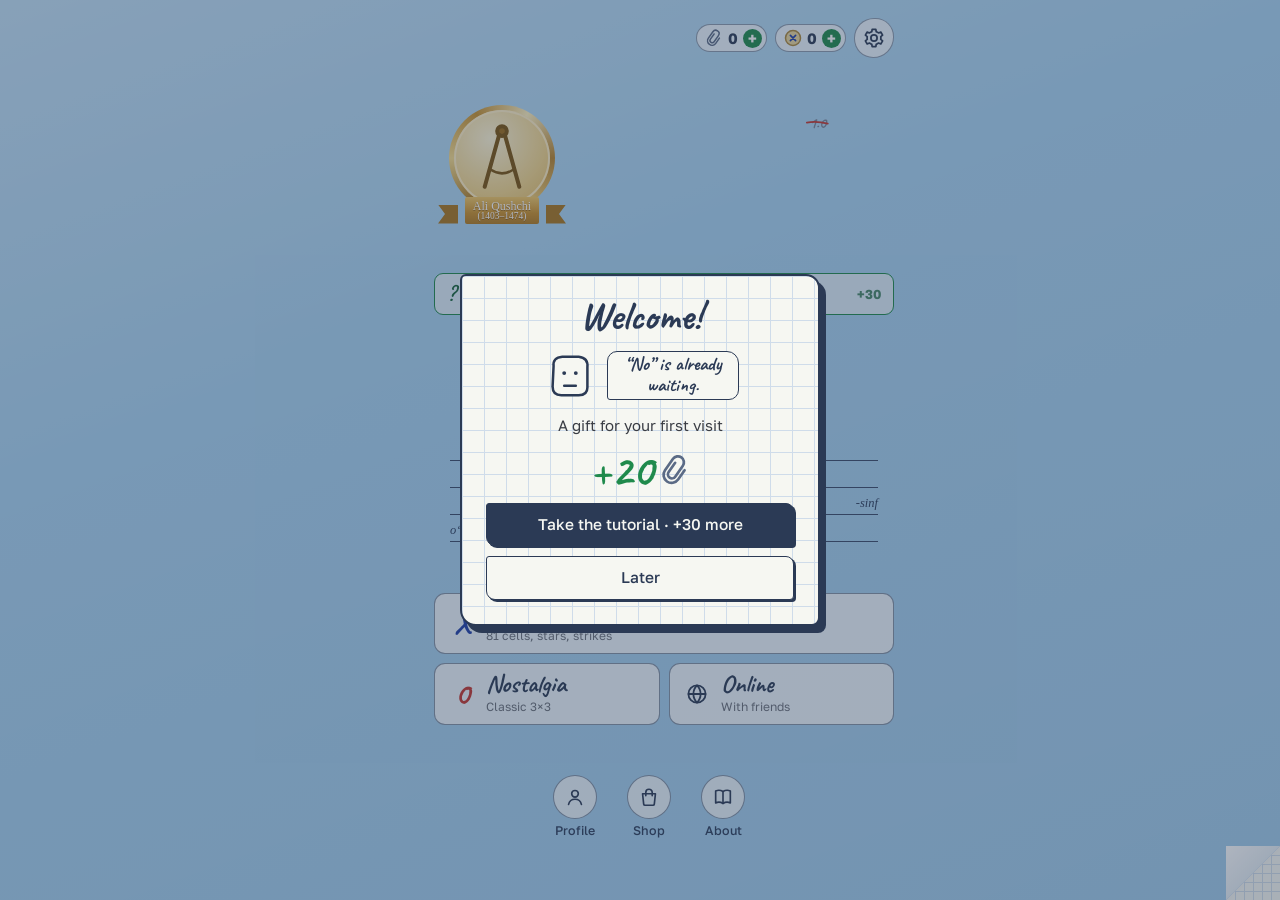
==== commit ded3b318: "Убрал цветные краски из магазина; нажатие на X или 0 в логотипе открывает магазин Co-Authored-By: Cl" ====
--- a/index.html
+++ b/index.html
@@ -982,6 +982,7 @@
 @keyframes lgHop { 0%, 100% { transform: translateY(0); } 40% { transform: translateY(-14px); } 70% { transform: translateY(0); } 85% { transform: translateY(-4px); } }
 .tagline s { color: var(--ink-o); text-decoration-thickness: 2px; }
 .lg-fix { font: 700 18px var(--font-hand); color: var(--ink-x); }
+#scr-menu .lg-mark { cursor: pointer; pointer-events: bounding-box; }
 
 </style>
 </head>
@@ -2842,7 +2843,7 @@
 const BOT_NAME = "xo_version2bot";
 const BOT_LINK = "https://t.me/" + BOT_NAME + "/play";
 const GAME_URL = location.origin + location.pathname;
-const APP_VERSION = "v16.5";
+const APP_VERSION = "v16.6";
 const hapticsOn = () => store.get("haptics", true) !== false;
 const haptic = kind => { try { if (hapticsOn() && TG && TG.HapticFeedback) TG.HapticFeedback.impactOccurred(kind || "light"); } catch (e) {} };
 const hapticResult = ok => { try { if (hapticsOn() && TG && TG.HapticFeedback) TG.HapticFeedback.notificationOccurred(ok ? "success" : "error"); } catch (e) {} };
@@ -3022,7 +3023,7 @@
   const p = store.get("profile", null) || {};
   return {
     clips: (p.clips != null ? p.clips : p.fives) | 0, coins: p.coins | 0,
-    owned: Array.isArray(p.owned) ? p.owned : [], equip: Object.assign({}, DEFAULT_EQUIP, p.equip || {}),
+    owned: Array.isArray(p.owned) ? p.owned : [], equip: Object.assign({}, DEFAULT_EQUIP, p.equip || {}, { xColor: "xc_blue", oColor: "oc_red" }),
     netLosses: p.netLosses | 0, netCounter: p.netCounter | 0, netBeaten: !!p.netBeaten,
     cc: p.cc || {}, cnext: p.cnext || {}, bonus: Array.isArray(p.bonus) ? p.bonus : [],
     streak: p.streak && typeof p.streak === "object" ? p.streak : { last: "", n: 0 }
@@ -3046,7 +3047,7 @@
   profile.coins = p.coins;
   if (typeof p.clips === "number") profile.clips = p.clips;
   if (Array.isArray(p.owned)) profile.owned = [...new Set([...p.owned, ...(p.gold || [])])];
-  if (p.equip) profile.equip = Object.assign({}, DEFAULT_EQUIP, p.equip);
+  if (p.equip) profile.equip = Object.assign({}, DEFAULT_EQUIP, p.equip, { xColor: "xc_blue", oColor: "oc_red" });
   if (typeof p.netLosses === "number") profile.netLosses = p.netLosses;
   if (typeof p.netBeaten === "boolean") profile.netBeaten = p.netBeaten;
   if (p.scores && typeof p.scores === "object") { app.scores = p.scores; store.set("scores", app.scores); }
@@ -5678,8 +5679,6 @@
     sec(t("secPremium"), SHOP.filter(s => s.premium), t("premiumHint")) +
     sec(t("secXShape"), by("xShape", false)) +
     sec(t("secOShape"), by("oShape", false)) +
-    sec(t("secXColor"), by("xColor", false)) +
-    sec(t("secOColor"), by("oColor", false)) +
     `<section class="shop-sec"><h3>${t("secExchange")}</h3><p class="shop-hint">${t("exchangeHint")}</p><div class="items">${exch}</div></section>` +
     coinSec;
   justBought = null;
@@ -5830,6 +5829,7 @@
     if (on) { openOnlineSheet(on.dataset.online); return; }
     const o = ev.target.closest(".opp[data-mode]");
     if (o) { homeHere(); startGame(o.dataset.mode, o.dataset.bot); return; }
+    if (ev.target.closest("#scr-menu .lg-mark")) { openShop(); return; }        // tap your X or 0 in the logo: straight to the skins
     const bn = ev.target.closest("#coverBanner");
     if (bn) {
       const act = bn.dataset.bn || "";
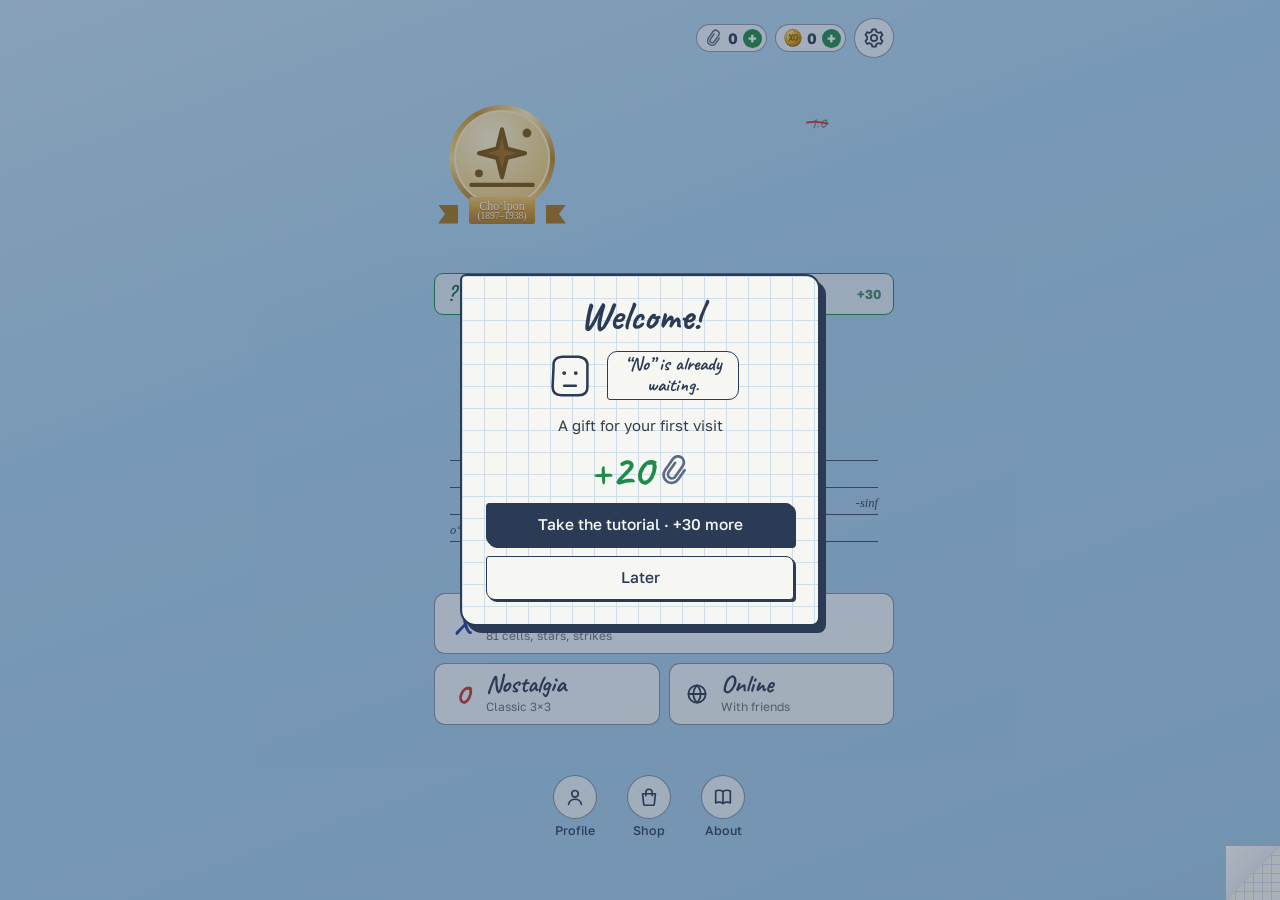
==== commit 0eb6d93a: "Новая монета: золотая с выбитым X0 Co-Authored-By: Claude Opus 5.5 <noreply@anthropic.com> Claude-Se" ====
--- a/index.html
+++ b/index.html
@@ -434,8 +434,8 @@
 .cur-name { color: var(--pencil-soft); font-size: 13px; }
 .ico-clip { width: 18px; height: 18px; fill: none; stroke: #5b6b86; stroke-width: 2; stroke-linecap: round; transform: rotate(35deg); }
 .ico-coin { width: 18px; height: 18px; }
-.ico-coin circle { fill: #e8d59a; stroke: #a9853a; stroke-width: 2; }
-.ico-coin path { stroke: #1f3fa8; stroke-width: 2.2; stroke-linecap: round; fill: none; }
+
+
 .coin-prev { display: grid; place-items: center; }
 .item-prev.ex-prev { display: flex; align-items: center; justify-content: center; gap: 4px; width: auto; }
 .ex-prev svg { flex: none; }
@@ -984,6 +984,32 @@
 .lg-fix { font: 700 18px var(--font-hand); color: var(--ink-x); }
 #scr-menu .lg-mark { cursor: pointer; pointer-events: bounding-box; }
 
+/* install sticker: a label taped to the cover */
+.daftar { position: relative; }
+.inst-wrap { position: absolute; right: 4px; top: 46px; width: 112px; height: 96px; z-index: 4; }
+.inst-wrap[hidden] { display: none; }
+.inst-lab { appearance: none; cursor: pointer; position: absolute; right: 0; top: 8px; width: 108px; background: #fffdf4; border: 1.5px solid var(--pen); border-radius: 3px; padding: 9px 6px 7px; transform: rotate(-4deg); text-align: center; box-shadow: 2px 3px 0 rgba(20,40,70,.18); transform-origin: 50% 0; font: inherit; color: var(--cover-ink); }
+.inst-lab b { display: block; font: 700 16px/1.05 var(--font-hand); color: var(--ink-x); }
+.inst-lab small { display: block; font-size: 10px; margin-top: 3px; line-height: 1.2; }
+.inst-lab em { font-style: normal; display: inline-block; margin-top: 4px; font-size: 11px; font-weight: 600; color: #1f8a4c; }
+.inst-tape { position: absolute; right: 34px; top: 0; width: 44px; height: 14px; background: rgba(250,240,190,.85); transform: rotate(-1deg); z-index: 2; }
+.inst-tape.torn { clip-path: polygon(0 0,100% 0,92% 100%,78% 60%,62% 100%,48% 55%,30% 100%,14% 60%,0 100%); opacity: .75; }
+.inst-mark { position: absolute; right: 8px; top: 20px; font: 700 16px/1.1 var(--font-hand); color: #1f8a4c; transform: rotate(-6deg); text-align: center; display: none; }
+.inst-wrap.done .inst-lab { display: none; }
+.inst-wrap.done .inst-tape { clip-path: polygon(0 0,100% 0,92% 100%,78% 60%,62% 100%,48% 55%,30% 100%,14% 60%,0 100%); opacity: .75; }
+.inst-wrap.done .inst-mark { display: block; }
+.daftar .d-hero .cover-title { margin-top: 0; }
+.d-title { position: relative; }
+.d-title .inst-wrap { position: absolute; right: -10px; top: -36px; font-style: normal; letter-spacing: 0; text-align: left; }
+.d-title .inst-lab small, .d-title .inst-lab em { font-family: var(--font-body); font-style: normal; }
+.d-title .inst-lab { width: 102px; }
+
+/* the X0 gold coin icon */
+.ico-coin circle, .ico-coin path, .ico-coin ellipse { stroke-linecap: round; }
+.ico-coin { width: 20px; height: 20px; overflow: visible; }
+.btn.gold-btn .ico-coin circle { fill: url(#coinFace); }
+.inst-lab em .ico-coin { width: 14px; height: 14px; vertical-align: -2px; }
+
 </style>
 </head>
 <body>
@@ -1017,7 +1043,7 @@
       </div>
       <div class="med-card" id="medCard" hidden></div>
       <button class="cbanner" type="button" id="coverBanner" hidden></button>
-      <div class="d-title">DAFTAR</div>
+      <div class="d-title">DAFTAR<div class="inst-wrap" id="instWrap" hidden><i class="inst-tape" id="instTape"></i><button class="inst-lab" type="button" id="instLab" data-act="installSticker"><b data-i18n="instLabT"></b><small data-i18n="instLabS"></small><em>+1 🪙</em></button><span class="inst-mark" id="instMark" data-i18n-html="instMark"></span></div></div>
       <button class="d-lines" type="button" id="sigBtn" data-act="sign">
         <span class="dl"><span class="hw" id="sigSubj"></span><i id="sigSubjSuf" hidden>fanidan</i><span class="sig-hint" id="sigHint"></span></span>
         <span class="dl"><span class="hw note" id="sigNote"></span><span class="sig-hint" id="noteHint"></span></span>
@@ -1348,6 +1374,10 @@
 
 <canvas id="confetti" aria-hidden="true"></canvas>
 <div class="d-fold" aria-hidden="true"><i class="d-under"></i><i class="d-flap"></i></div>
+<svg width="0" height="0" style="position:absolute" aria-hidden="true"><defs>
+  <linearGradient id="coinFace" x1="0" y1="0" x2="1" y2="1"><stop offset="0" stop-color="#fff2b0"/><stop offset=".35" stop-color="#f4c542"/><stop offset=".7" stop-color="#d89a12"/><stop offset="1" stop-color="#a86a00"/></linearGradient>
+  <linearGradient id="coinEdge" x1="0" y1="0" x2="0" y2="1"><stop offset="0" stop-color="#c98a0c"/><stop offset="1" stop-color="#7a4d00"/></linearGradient>
+</defs></svg>
 
 <script>
 // X02.0 engine: rules for the main game, the classic 3x3 game, and the bots.
@@ -2041,7 +2071,7 @@
   dailyShareBtn: '🧩 Поделиться результатом', dailyText: (n, g, k, tr) => `🧩 X02.0 · Головоломка №${n}\n${g}\n✅ Победа за ${k} ${ruPl(k, 'ход', 'хода', 'ходов')} · ${tr === 1 ? 'с первой попытки' : `с ${tr}-й попытки`}`, dailyTry: 'Думаешь, ты умный? Попробуй быстрее:',
   bridgeText: 'Слишком просто? Попробуй настоящую — X02.0, игру сложнее шахмат.', bridgeBtn: 'Попробовать X02.0 →',
   profileIc: 'Профиль', sigHint: 'Нажми, чтобы подписать тетрадь ✍️', sigTitle: 'Подпиши тетрадь', sigSub: 'Как в школе: номер школы, класс и имя. Подпись останется на обложке.',
-  sigSchool: 'Номер школы', sigClass: 'Класс', sigName: 'Имя и фамилия', sigNamePh: 'Имя Фамилия', sigNeedName: 'Напиши хотя бы имя', sigSave: 'Подписать', sigSubject: 'Предмет', sigSubjectNone: '— не выбран —', sigNote: 'Комментарий', sigNotePh: 'Любые слова', sigNoteTip: 'Предмет решает, кто чаще появляется в медальоне. Комментарий увидит автор игры.', noteHint: 'Напиши что угодно… автор прочитает ✍️', noteSent: 'Автор получил твой комментарий ✍️', noteSlow: 'Комментарий сохранён. Автору можно писать раз в час.',
+  sigSchool: 'Номер школы', sigClass: 'Класс', sigName: 'Имя и фамилия', sigNamePh: 'Имя Фамилия', sigNeedName: 'Напиши хотя бы имя', sigSave: 'Подписать', instLabT: 'Положи тетрадь на экран', instLabS: 'Открывать в одно касание', instMark: 'тетрадь<br>на экране ✓', instGot: '+1 монета: тетрадь на экране 🪙', instNudge: 'Чтобы тетрадь всегда была под рукой:', sigSubject: 'Предмет', sigSubjectNone: '— не выбран —', sigNote: 'Комментарий', sigNotePh: 'Любые слова', sigNoteTip: 'Предмет решает, кто чаще появляется в медальоне. Комментарий увидит автор игры.', noteHint: 'Напиши что угодно… автор прочитает ✍️', noteSent: 'Автор получил твой комментарий ✍️', noteSlow: 'Комментарий сохранён. Автору можно писать раз в час.',
   allomaFacts: {
     tomaris: "Царица кочевников-массагетов. По преданию, разбила войско персидского царя Кира Великого, покорителя полумира.",
     spitamen: "Согдийский полководец. Несколько лет воевал против армии Александра Македонского и стал символом свободы.",
@@ -2306,7 +2336,7 @@
   dailyShareBtn: '🧩 Natijani ulashish', dailyText: (n, g, k, tr) => `🧩 X02.0 · Jumboq №${n}\n${g}\n✅ ${k} yurishda g'alaba · ${tr === 1 ? 'birinchi urinishda' : `${tr}-urinishda`}`, dailyTry: "O'zingni aqlli deb o'ylaysanmi? Tezroq yechib ko'r:",
   bridgeText: "Juda osonmi? Haqiqiysini sinab ko'r — X02.0, shaxmatdan ham qiyin o'yin.", bridgeBtn: "X02.0 ni sinab ko'rish →",
   profileIc: 'Profil', sigHint: 'Daftarni imzolash uchun bosing ✍️', sigTitle: 'Daftarni imzola', sigSub: "Maktabdagidek: maktab raqami, sinf va ism. Imzo muqovada qoladi.",
-  sigSchool: 'Maktab raqami', sigClass: 'Sinf', sigName: 'Ism va familiya', sigNamePh: 'Ism Familiya', sigNeedName: 'Hech bo‘lmasa ismingizni yozing', sigSave: 'Imzolash', sigSubject: 'Fan', sigSubjectNone: '— tanlanmagan —', sigNote: 'Izoh', sigNotePh: 'Istalgan so‘zlar', sigNoteTip: 'Fan medalyonda kim ko‘proq chiqishini belgilaydi. Izohni o‘yin muallifi ko‘radi.', noteHint: 'Istalgan narsani yoz… muallif o‘qiydi ✍️', noteSent: 'Muallif izohingni oldi ✍️', noteSlow: 'Izoh saqlandi. Muallifga soatiga bir marta yozish mumkin.',
+  sigSchool: 'Maktab raqami', sigClass: 'Sinf', sigName: 'Ism va familiya', sigNamePh: 'Ism Familiya', sigNeedName: 'Hech bo‘lmasa ismingizni yozing', sigSave: 'Imzolash', instLabT: 'Daftarni ekranga qo‘y', instLabS: 'Bir bosishda ochiladi', instMark: 'daftar<br>ekranda ✓', instGot: '+1 tanga: daftar ekranda 🪙', instNudge: 'Daftar doim qo‘l ostida bo‘lishi uchun:', sigSubject: 'Fan', sigSubjectNone: '— tanlanmagan —', sigNote: 'Izoh', sigNotePh: 'Istalgan so‘zlar', sigNoteTip: 'Fan medalyonda kim ko‘proq chiqishini belgilaydi. Izohni o‘yin muallifi ko‘radi.', noteHint: 'Istalgan narsani yoz… muallif o‘qiydi ✍️', noteSent: 'Muallif izohingni oldi ✍️', noteSlow: 'Izoh saqlandi. Muallifga soatiga bir marta yozish mumkin.',
   allomaFacts: {
     tomaris: "Massagetlar malikasi. Rivoyatga ko‘ra, dunyoning yarmini bosib olgan Fors shohi Kir qo‘shinini tor-mor etgan.",
     spitamen: "Sug‘d sarkardasi. Bir necha yil Iskandar Zulqarnayn qo‘shiniga qarshi kurashgan va ozodlik ramziga aylangan.",
@@ -2571,7 +2601,7 @@
   dailyShareBtn: '🧩 Share the result', dailyText: (n, g, k, tr) => `🧩 X02.0 · Puzzle #${n}\n${g}\n✅ Won in ${k} moves · ${tr === 1 ? 'first try' : `try #${tr}`}`, dailyTry: 'Think you\'re smart? Try to beat it faster:',
   bridgeText: 'Too easy? Try the real thing — X02.0, a game harder than chess.', bridgeBtn: 'Try X02.0 →',
   profileIc: 'Profile', sigHint: 'Tap to sign your notebook ✍️', sigTitle: 'Sign your notebook', sigSub: 'Like at school: school number, class and name. The signature stays on the cover.',
-  sigSchool: 'School number', sigClass: 'Class', sigName: 'Name', sigNamePh: 'First Last', sigNeedName: 'Write at least your name', sigSave: 'Sign', sigSubject: 'Subject', sigSubjectNone: '— none —', sigNote: 'Comment', sigNotePh: 'Any words', sigNoteTip: 'The subject decides who shows up more often in the medallion. The game’s author reads the comment.', noteHint: 'Write anything… the author reads it ✍️', noteSent: 'The author got your comment ✍️', noteSlow: 'Comment saved. You can write to the author once an hour.',
+  sigSchool: 'School number', sigClass: 'Class', sigName: 'Name', sigNamePh: 'First Last', sigNeedName: 'Write at least your name', sigSave: 'Sign', instLabT: 'Put the notebook on your screen', instLabS: 'Open it with one tap', instMark: 'notebook<br>on screen ✓', instGot: '+1 coin: the notebook is on your screen 🪙', instNudge: 'Keep the notebook at hand:', sigSubject: 'Subject', sigSubjectNone: '— none —', sigNote: 'Comment', sigNotePh: 'Any words', sigNoteTip: 'The subject decides who shows up more often in the medallion. The game’s author reads the comment.', noteHint: 'Write anything… the author reads it ✍️', noteSent: 'The author got your comment ✍️', noteSlow: 'Comment saved. You can write to the author once an hour.',
   allomaFacts: {
     tomaris: "Queen of the nomadic Massagetae. Legend says she defeated the army of Cyrus the Great, conqueror of half the world.",
     spitamen: "A Sogdian commander who fought Alexander the Great's army for years and became a symbol of freedom.",
@@ -2843,7 +2873,7 @@
 const BOT_NAME = "xo_version2bot";
 const BOT_LINK = "https://t.me/" + BOT_NAME + "/play";
 const GAME_URL = location.origin + location.pathname;
-const APP_VERSION = "v16.6";
+const APP_VERSION = "v16.8";
 const hapticsOn = () => store.get("haptics", true) !== false;
 const haptic = kind => { try { if (hapticsOn() && TG && TG.HapticFeedback) TG.HapticFeedback.impactOccurred(kind || "light"); } catch (e) {} };
 const hapticResult = ok => { try { if (hapticsOn() && TG && TG.HapticFeedback) TG.HapticFeedback.notificationOccurred(ok ? "success" : "error"); } catch (e) {} };
@@ -3325,7 +3355,7 @@
   paintAvatar($("cAva"), info);
   $("cName").textContent = info.first || info.name;
   const tot = totals(), fr = friendsCache.list.length;
-  renderMedal(); renderSig(); renderLogo();
+  renderMedal(); renderSig(); renderLogo(); renderInstallSticker();
   $("cSub").textContent = !info.logged ? "" : [streakNow() ? "🔥 " + streakNow() : "", tot.w ? t("cardWins", tot.w) : ""].filter(Boolean).join(" · ");
   $("cFriends").innerHTML = friendsCache.list.slice(0, 3).map(f => miniAva(f)).join("") + `<span class="pc-plus" aria-hidden="true">+</span>`;
   const bn = coverBanner(), be = $("coverBanner");
@@ -3545,7 +3575,7 @@
   try {
     if (v("8.0") && TG.checkHomeScreenStatus) {
       TG.checkHomeScreenStatus(st => { homeStatus = st || ""; try { renderSettings(); if (app.screen === "menu") renderCover(); } catch (e) {} });
-      TG.onEvent("homeScreenAdded", () => { homeStatus = "added"; toast(t("homeAdded")); try { renderSettings(); renderCover(); } catch (e) {} });
+      TG.onEvent("homeScreenAdded", () => { homeStatus = "added"; installDone(); try { renderSettings(); renderCover(); } catch (e) {} });
     }
   } catch (e) {}   // a swipe down must not close the game mid-move
   try { if (TG.setHeaderColor) TG.setHeaderColor("#a8d3f1"); if (TG.setBackgroundColor) TG.setBackgroundColor("#a8d3f1"); } catch (e) {}
@@ -3701,6 +3731,7 @@
   if (r === app.side && !d.won && g) { d.won = true; d.moves = g.moves - app.daily.start; d.grid = g.owner.slice(); d.side = app.side; }
   store.set("daily", d);
   if (d.won) for (const id of ["bannerShare", "cBannerShare"]) { const el = $(id); el.hidden = false; el.innerHTML = `<button class="btn small primary" type="button" data-act="dailyShare">${t("dailyShareBtn")}</button>`; }
+  if (d.won && r === app.side) { const nd = installNudge(); if (nd) $("bannerReward").insertAdjacentHTML("beforeend", nd); }
 }
 function shareDaily() {
   const d = dailyState();
@@ -4115,7 +4146,7 @@
 // ---- install / home screen
 let deferredInstall = null, homeStatus = "";
 window.addEventListener("beforeinstallprompt", ev => { ev.preventDefault(); deferredInstall = ev; try { renderSettings(); } catch (e) {} });
-window.addEventListener("appinstalled", () => { deferredInstall = null; try { renderSettings(); } catch (e) {} });
+window.addEventListener("appinstalled", () => { deferredInstall = null; installDone(); try { renderSettings(); } catch (e) {} });
 function installKind() {
   if (TG) return tgv("8.0") && TG.addToHomeScreen && (homeStatus === "missed" || homeStatus === "unknown") ? "tg" : "";
   try { if (matchMedia("(display-mode: standalone)").matches || navigator.standalone) return ""; } catch (e) {}
@@ -4134,6 +4165,40 @@
   box.innerHTML = k === "ios" ? `<p>${t("iosSteps")}</p>`
     : `<p>${t("inappSteps")}</p><div class="install-link">${esc(GAME_URL)}</div><div><button class="btn primary" type="button" data-act="copyGame">${t("copyLink")}</button></div>`;
   $("installSheet").hidden = false; tgBack();
+}
+// ---- the install sticker on the cover: tap it, it falls, Telegram offers to put the game on the home screen (+1 coin)
+function renderInstallSticker() {
+  const w = $("instWrap"); if (!w) return;
+  const em = w.querySelector(".inst-lab em"); if (em && !em.dataset.k) { em.dataset.k = "1"; em.innerHTML = "+1 " + ICON_COIN; }
+  const done = !!store.get("instDone", false) || homeStatus === "added", k = installKind();
+  w.hidden = !(k || done);
+  w.classList.toggle("done", done);
+  if (!done) { $("instLab").style.removeProperty("visibility"); $("instTape").classList.remove("torn"); }
+}
+function installSticker() {
+  const lab = $("instLab");
+  if (!lab || $("instWrap").classList.contains("done") || lab.dataset.busy) return;
+  lab.dataset.busy = "1";
+  $("instTape").classList.add("torn");
+  const an = reduce() ? null : lab.animate([{ transform: "rotate(-4deg)" }, { transform: "rotate(10deg) translateY(10px)", offset: .25 }, { transform: "rotate(28deg) translate(30px, 420px)", opacity: .9 }], { duration: 850, easing: "cubic-bezier(.5,0,.75,0)", fill: "forwards" });
+  setTimeout(() => {
+    delete lab.dataset.busy;
+    doInstall();
+    if (installKind() !== "tg") setTimeout(() => { if (!store.get("instDone", false)) { if (an) an.cancel(); $("instTape").classList.remove("torn"); } }, 400);
+    else setTimeout(() => { if (!store.get("instDone", false)) { if (an) an.cancel(); $("instTape").classList.remove("torn"); } }, 6000);
+  }, reduce() ? 0 : 650);
+}
+async function installDone() {
+  if (store.get("instDone", false)) return;
+  store.set("instDone", true);
+  renderInstallSticker();
+  const n = await claimBonus("install");
+  if (n) { toast(t("instGot")); SND.play("coin", 0.4); hapticResult(true); }
+}
+function installNudge() {        // a good moment (first win, solved puzzle, day 2 of the streak): offer the shortcut once a day
+  if (!installKind() || store.get("instDone", false) || store.get("instNudge", "") === tashDay(0)) return "";
+  store.set("instNudge", tashDay(0));
+  return `<div class="bridge"><span>${t("instNudge")}</span><button class="btn small primary" type="button" data-act="installSticker">${t("instLabT")} · +1 🪙</button></div>`;
 }
 function closeInstall() { $("installSheet").hidden = true; tgBack(); }
 function renderInstallRow() {
@@ -4176,7 +4241,7 @@
 }
 
 // ---------------- newcomer: a gift for the first visit ----------------
-const BONUS = { welcome: 20, learn: 30, sign: 20 };    // must match worker.js
+const BONUS = { welcome: 20, learn: 30, sign: 20, install: 1 };    // must match worker.js (install pays a coin, the rest paperclips)
 function maybeWelcome() {
   if (store.get("welcomed", false)) return;
   const tot = totals();
@@ -4193,7 +4258,7 @@
   if (serverOn()) {
     try { const p = await apiCall("/api/bonus", { kind }); if (applyProfile(p)) return p.paid | 0; } catch (e) {}
   }
-  profile.clips += BONUS[kind] || 0;
+  if (kind === "install") profile.coins += BONUS.install; else profile.clips += BONUS[kind] || 0;
   profile.bonus = [...(profile.bonus || []), kind];
   saveProfile(); refreshWalletViews();
   return BONUS[kind] || 0;
@@ -4212,7 +4277,7 @@
   if (!sh) { sh = document.createElement("div"); sh.className = "sheet"; sh.id = "streakSheet"; sh.setAttribute("role", "dialog"); document.body.appendChild(sh); }
   const days = STREAK.map((v, i) => `<div class="sd${i < slot ? " got" : i === slot ? " now" : ""}"><span>${t("streakDay", i + 1)}</span><b>${i === 6 ? "🎁" : "+" + v}</b></div>`).join("");
   sh.innerHTML = `<div class="sheet-card streak-card"><h2>🔥 ${t("streakTitle", n)}</h2><p>${t("streakSub")}</p><div class="sdays">${days}</div>
-    <button class="btn primary big" type="button" data-act="streakTake">${t("streakTake", STREAK[slot])}</button><button class="btn big" type="button" data-act="streakLater">${t("later")}</button></div>`;
+    <button class="btn primary big" type="button" data-act="streakTake">${t("streakTake", STREAK[slot])}</button><button class="btn big" type="button" data-act="streakLater">${t("later")}</button>${n === 2 ? installNudge() : ""}</div>`;
   sh.hidden = false;
 }
 async function streakTake() {
@@ -4463,6 +4528,7 @@
   rw.innerHTML = !g ? "" : g.gold
     ? `<span class="reward-pop gold-pop">${t("goldWon")}</span><span class="quote">${t("winQuote")}</span>`
     : `<span class="reward-pop">${t("reward", g.clips)} ${curIcon("clips")}</span>`;
+  if (app.bot && r === app.side && !app.daily) { const nd = totals().w <= 1 ? installNudge() : ""; if (nd) rw.insertAdjacentHTML("beforeend", nd); }
   if (app.mode === "classic" && app.bot && r === app.side && shouldBridge()) {
     store.set("bridgeShown", (store.get("bridgeShown", 0) | 0) + 1);
     rw.insertAdjacentHTML("beforeend", `<div class="bridge"><span>${t("bridgeText")}</span><button class="btn small primary" type="button" data-act="bridge">${t("bridgeBtn")}</button></div>`);
@@ -5624,7 +5690,8 @@
 
 // ---------------- shop ----------------
 const ICON_CLIP = '<svg class="ico-clip" viewBox="0 0 24 24" aria-hidden="true"><path d="M9 7.5 V16 a3 3 0 0 0 6 0 V6 a4.5 4.5 0 0 0 -9 0 V16.5 a6 6 0 0 0 12 0 V8"/></svg>';
-const ICON_COIN = '<svg class="ico-coin" viewBox="0 0 24 24" aria-hidden="true"><circle cx="12" cy="12" r="10"/><path d="M8.5 8.5 L15.5 15.5 M15.5 8.5 L8.5 15.5"/></svg>';
+// the coin: gold with the X0 logo struck in it (defs live once in the page: #coinFace, #coinEdge)
+const ICON_COIN = '<svg class="ico-coin" viewBox="10 4 100 100" aria-hidden="true"><circle cx="60" cy="57" r="46" fill="url(#coinEdge)"/><circle cx="60" cy="52" r="46" fill="url(#coinFace)" stroke="#8a5a00" stroke-width="3"/><circle cx="60" cy="52" r="36" fill="none" stroke="#a86a00" stroke-width="3" stroke-dasharray="3 4"/><path d="M40 35 L57 67 M57 35 L40 67" stroke="#9a6400" stroke-width="8.5" stroke-linecap="round"/><ellipse cx="75" cy="51" rx="10.5" ry="15.5" fill="none" stroke="#9a6400" stroke-width="7.5"/><path d="M30 34 Q40 18 60 16" stroke="#fffbe0" stroke-width="5" fill="none" stroke-linecap="round"/></svg>';
 const curIcon = cur => (cur === "coins" ? ICON_COIN : ICON_CLIP);
 function walletHTML() {
   return `<span class="cur" title="${t("clips")}">${ICON_CLIP}<b>${profile.clips}</b> <span class="cur-name">${t("clipsWord", profile.clips)}</span></span>` +
@@ -5815,6 +5882,7 @@
     else if (a === "undo") undo();
     else if (a === "shop") openShop();
     else if (a === "medal") toggleMedal();
+    else if (a === "installSticker") { if (app.screen !== "menu") { goMenu(); setTimeout(installSticker, 700); } else installSticker(); }
     else if (a === "sign") openSign();
     else if (a === "signSave") saveSign();
     else if (a === "signLater") { const sh = $("signSheet"); if (sh) sh.hidden = true; }
@@ -5963,6 +6031,7 @@
   const gid = gameFromLink(), cid = gid ? "" : challengeFromLink();
   app.linkVisit = !!(gid || cid);
   addMultTables(); document.body.classList.toggle("on-cover", app.screen === "menu");
+  try { const sp = TG && TG.initDataUnsafe && TG.initDataUnsafe.start_param; if (sp === "install") setTimeout(() => { if (app.screen === "menu" && installKind()) installSticker(); }, 1800); } catch (e) {}
   handleLoginReturn().then(syncProfile).then(() => { if (gid) joinOnline(gid); else if (cid) joinChallenge(cid); else { maybeWelcome(); setTimeout(maybeStreak, 700); } });
   buildDOM();
   applyStatic();
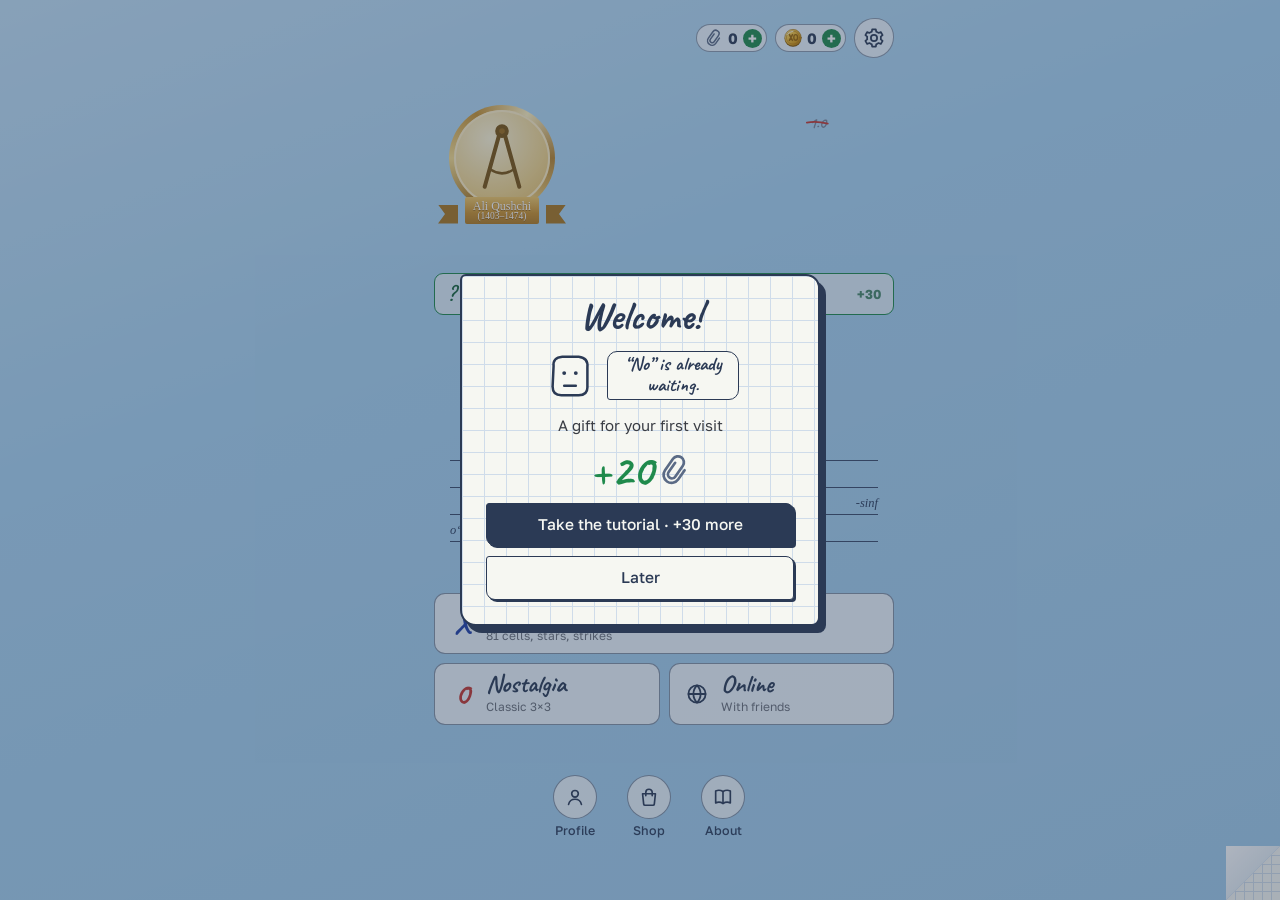
==== commit 2889c1ad: "Золотые X и 0 как слиток: объёмный металл и бегущий блик Co-Authored-By: Claude Opus 5.5 <noreply@an" ====
--- a/index.html
+++ b/index.html
@@ -1010,6 +1010,16 @@
 .btn.gold-btn .ico-coin circle { fill: url(#coinFace); }
 .inst-lab em .ico-coin { width: 14px; height: 14px; vertical-align: -2px; }
 
+/* golden marks: a gold bar with a running glint */
+.mark.gold path, .overlay.gold path, .fly.gold path { stroke: url(#goldMetal); }
+.mark.gold path.gb, .overlay.gold path.gb, .fly.gold path.gb { stroke: #6b4300; stroke-width: 13; }
+.mark.gold path.gg, .overlay.gold path.gg, .fly.gold path.gg { stroke: url(#goldGlint); stroke-width: 4.5; }
+.overlay.gold path.gb { stroke-width: 10; } .overlay.gold path.gg { stroke-width: 3.5; }
+.mark.gold { animation: none; filter: none; }
+.mark.gold.fresh { animation: goldPop .6s cubic-bezier(.3,1.6,.5,1); }
+.mark.gold.fresh path { animation-delay: 0s !important; }
+.lg-mark.gold path { stroke-width: 11.5; } .lg-mark.gold path.gb { stroke-width: 16; } .lg-mark.gold path.gg { stroke-width: 6; }
+
 </style>
 </head>
 <body>
@@ -1376,6 +1386,8 @@
 <div class="d-fold" aria-hidden="true"><i class="d-under"></i><i class="d-flap"></i></div>
 <svg width="0" height="0" style="position:absolute" aria-hidden="true"><defs>
   <linearGradient id="coinFace" x1="0" y1="0" x2="1" y2="1"><stop offset="0" stop-color="#fff2b0"/><stop offset=".35" stop-color="#f4c542"/><stop offset=".7" stop-color="#d89a12"/><stop offset="1" stop-color="#a86a00"/></linearGradient>
+  <linearGradient id="goldMetal" x1="0" y1="0" x2="1" y2="1"><stop offset="0" stop-color="#7a4d00"/><stop offset=".3" stop-color="#f4c542"/><stop offset=".5" stop-color="#fff6c8"/><stop offset=".7" stop-color="#e0a82a"/><stop offset="1" stop-color="#8a5a00"/></linearGradient>
+  <linearGradient id="goldGlint" x1="-120" y1="0" x2="-80" y2="0" gradientUnits="userSpaceOnUse" gradientTransform="rotate(35)"><stop offset="0" stop-color="#fff" stop-opacity="0"/><stop offset=".5" stop-color="#fff" stop-opacity=".95"/><stop offset="1" stop-color="#fff" stop-opacity="0"/><animate attributeName="x1" values="-120;140;140" keyTimes="0;.6;1" dur="3.4s" repeatCount="indefinite"/><animate attributeName="x2" values="-80;180;180" keyTimes="0;.6;1" dur="3.4s" repeatCount="indefinite"/></linearGradient>
   <linearGradient id="coinEdge" x1="0" y1="0" x2="0" y2="1"><stop offset="0" stop-color="#c98a0c"/><stop offset="1" stop-color="#7a4d00"/></linearGradient>
 </defs></svg>
 
@@ -2873,7 +2885,7 @@
 const BOT_NAME = "xo_version2bot";
 const BOT_LINK = "https://t.me/" + BOT_NAME + "/play";
 const GAME_URL = location.origin + location.pathname;
-const APP_VERSION = "v16.8";
+const APP_VERSION = "v16.9";
 const hapticsOn = () => store.get("haptics", true) !== false;
 const haptic = kind => { try { if (hapticsOn() && TG && TG.HapticFeedback) TG.HapticFeedback.impactOccurred(kind || "light"); } catch (e) {} };
 const hapticResult = ok => { try { if (hapticsOn() && TG && TG.HapticFeedback) TG.HapticFeedback.notificationOccurred(ok ? "success" : "error"); } catch (e) {} };
@@ -3257,8 +3269,10 @@
     default: return p === 1 ? xPaths(k) : [oPath(k)];
   }
 }
-const pathsFor = (p, k, star, sk) => { const sh = (sk || skinOf(p)).shape, fire = !star && (sh === "x_fire" || sh === "o_fire");
-  return (star ? [starPath(k)] : shapePaths(p, k, sh)).map(d => `<path pathLength="1" d="${d}"/>` + (fire ? `<path class="core" pathLength="1" d="${d}"/>` : "")).join(""); };
+const pathsFor = (p, k, star, sk) => { const sh = (sk || skinOf(p)).shape, fire = !star && (sh === "x_fire" || sh === "o_fire"), gold = !star && (sh === "x_gold" || sh === "o_gold");
+  return (star ? [starPath(k)] : shapePaths(p, k, sh)).map(d => gold
+    ? `<path class="gb" pathLength="1" d="${d}"/><path pathLength="1" d="${d}"/><path class="gg" pathLength="1" d="${d}"/>`        // gold bar: dark edge, metal, running glint
+    : `<path pathLength="1" d="${d}"/>` + (fire ? `<path class="core" pathLength="1" d="${d}"/>` : "")).join(""); };
 function markSVG(p, k, cls, star, sk) {
   sk = sk || skinOf(p);
   return `<svg viewBox="0 0 100 100" aria-hidden="true" class="mark ${p === 1 ? "x" : "o"}${star ? " is-star" : ""}${skinClasses(sk)} ${cls || ""}">${pathsFor(p, k, star, sk)}</svg>`;
@@ -3811,9 +3825,9 @@
   cross.style.transition = "stroke-dashoffset .3s"; cross.style.strokeDashoffset = 0; await sleep(380);
   for (const k of ["x", "o"]) {
     const grp = svg.querySelector(".lg-" + k), tr = grp.dataset.t.split(",").map(Number);
-    const mains = [...grp.querySelectorAll("path:not(.core)")], cores = [...grp.querySelectorAll("path.core")];
+    const mains = [...grp.querySelectorAll("path:not(.core):not(.gb):not(.gg)")];
     SND.play(k === "x" ? "x" : "o", 0.25);
-    for (let i = 0; i < mains.length; i++) await draw([mains[i], ...(cores[i] ? [cores[i]] : [])], k === "x" ? 230 : 420, tr);
+    for (const m of mains) await draw([m, ...[...grp.querySelectorAll("path")].filter(q => q !== m && q.getAttribute("d") === m.getAttribute("d"))], k === "x" ? 230 : 420, tr);
     if (grp.classList.contains("fire")) { try { FX.mark(grp, k === "x" ? 1 : 2); } catch (e) {} }
   }
   await draw([svg.querySelector(".lg-2")], 380);
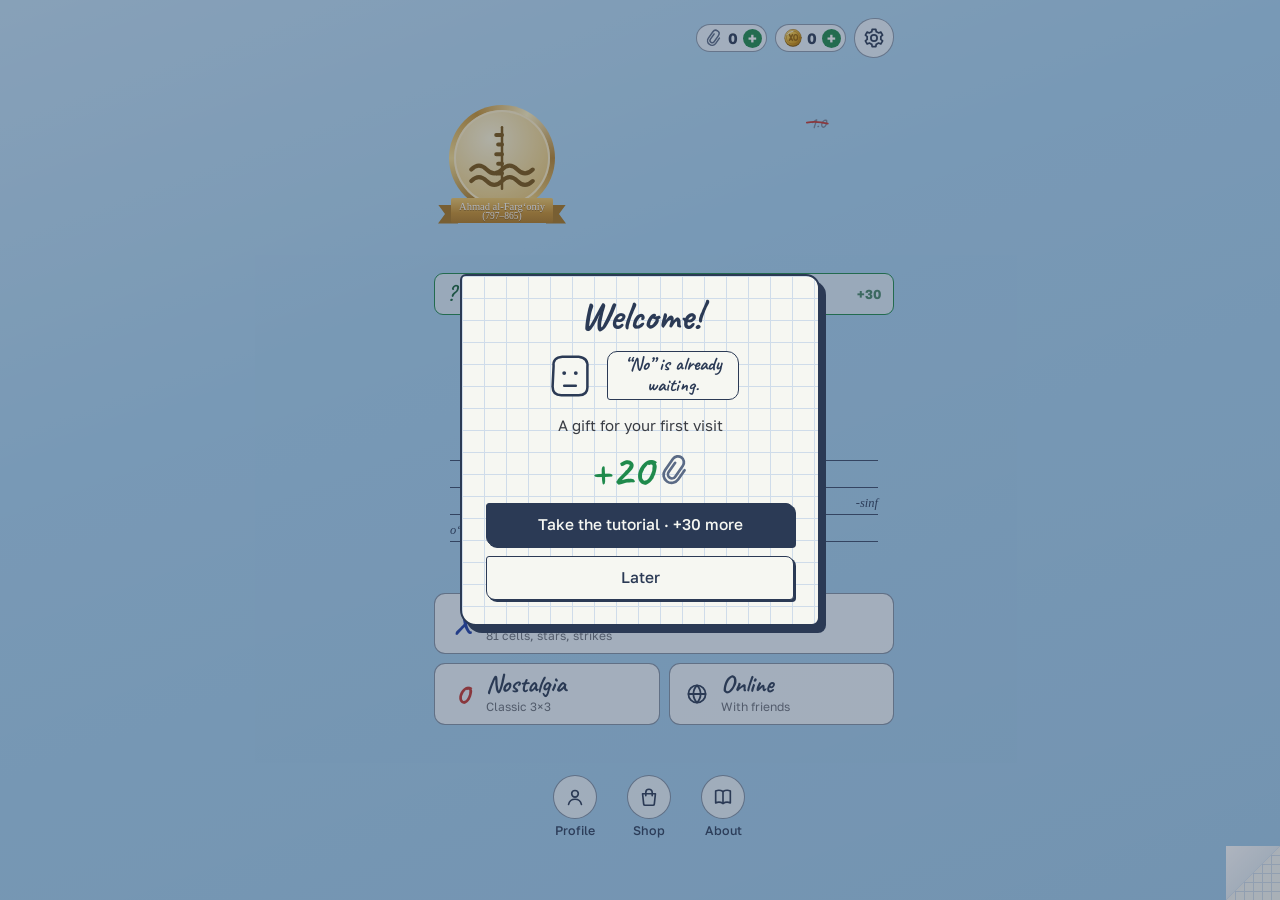
==== commit 587992e5: "v17.0: coin skins (Neon, Cosmos, Orient, Samurai, Pirate), gold 100 coins, coin tiers, Stars chests " ====
--- a/index.html
+++ b/index.html
@@ -1020,6 +1020,60 @@
 .mark.gold.fresh path { animation-delay: 0s !important; }
 .lg-mark.gold path { stroke-width: 11.5; } .lg-mark.gold path.gb { stroke-width: 16; } .lg-mark.gold path.gg { stroke-width: 6; }
 
+/* v17: coin skins */
+.mark.neon, .overlay.neon, .fly.neon { overflow: visible; }
+.mark.neon path, .overlay.neon path, .fly.neon path { stroke: #f06595; }
+.mark.x.neon path, .overlay.x.neon path, .fly.x.neon path { stroke: #22b8cf; }
+.mark.neon path.core, .fly.neon path.core { stroke: #fff; stroke-width: 2.6; }
+.overlay.neon path.core { stroke: #fff; stroke-width: 2; }
+.mark.neon { filter: drop-shadow(0 0 3px rgba(240,101,149,.8)); animation: neonHum 2.6s ease-in-out infinite; }
+.mark.x.neon { filter: drop-shadow(0 0 3px rgba(34,184,207,.85)); }
+@keyframes neonHum { 0%, 100% { opacity: 1; } 92% { opacity: 1; } 94% { opacity: .55; } 96% { opacity: 1; } }
+
+.mark.cosmos path, .overlay.cosmos path, .fly.cosmos path { stroke: url(#cosmosG); }
+.mark.cosmos path.star, .overlay.cosmos path.star, .fly.cosmos path.star { stroke: #ffd43b; stroke-width: 6; animation: twinkle 1.8s ease-in-out infinite alternate; }
+.mark.cosmos path.ring, .fly.cosmos path.ring { stroke: #845ef7; stroke-width: 3; opacity: .7; }
+.overlay.cosmos path.ring { stroke-width: 2; opacity: .6; }
+@keyframes twinkle { from { opacity: .35; } to { opacity: 1; } }
+
+.mark.vostok path, .overlay.vostok path, .fly.vostok path { stroke: url(#vostokG); }
+.mark.vostok path.core, .fly.vostok path.core, .overlay.vostok path.core { stroke: #ffe8a3; stroke-width: 2; stroke-dasharray: .04 .04; }
+.mark.vostok path.gem, .overlay.vostok path.gem, .fly.vostok path.gem { stroke: #c99700; stroke-width: 4; fill: #ffd43b; }
+.mark.vostok path.dot, .overlay.vostok path.dot, .fly.vostok path.dot { stroke: #c99700; stroke-width: 7; }
+
+.mark.samurai path, .overlay.samurai path, .fly.samurai path { stroke: #1b1b1f; stroke-width: 11; }
+.mark.samurai path.blade, .overlay.samurai path.blade, .fly.samurai path.blade { stroke: #c92a2a; stroke-width: 2.5; }
+.mark.samurai path.seal, .overlay.samurai path.seal, .fly.samurai path.seal { stroke: #c92a2a; fill: #c92a2a; stroke-width: 3; }
+.overlay.samurai path { stroke-width: 8; }
+
+.mark.pirate path, .overlay.pirate path, .fly.pirate path { stroke: #5c3d1e; }
+.mark.pirate path.core, .fly.pirate path.core, .overlay.pirate path.core { stroke: #d9a066; stroke-width: 2.5; }
+.mark.pirate path.knob, .overlay.pirate path.knob, .fly.pirate path.knob { stroke: #f1e3c6; stroke-width: 13; }
+.mark.o.pirate path:nth-child(3), .overlay.o.pirate path:nth-child(3) { stroke-width: 5; }
+.mark.pirate path.handle, .overlay.pirate path.handle, .fly.pirate path.handle { stroke: #5c3d1e; stroke-width: 9; }
+
+/* rarity */
+.rar { display: inline-block; font: 700 11px/1 system-ui, sans-serif; letter-spacing: .04em; text-transform: uppercase; padding: 3px 6px; border-radius: 6px; margin-right: 4px; color: #fff; }
+.rar.rare { background: #1c7ed6; }
+.rar.epic { background: #7048e8; }
+.rar.legend { background: linear-gradient(90deg, #c99700, #f59f00); }
+.item.r-rare { background: linear-gradient(160deg, #f5faff, #e3f0ff); border-color: #1c7ed6; box-shadow: 3px 3px 0 #1c7ed6; }
+.item.r-epic { background: linear-gradient(160deg, #faf7ff, #ece4ff); border-color: #7048e8; box-shadow: 3px 3px 0 #7048e8; }
+.item.pack .coin-prev svg { width: 54px; height: 54px; }
+
+/* chests */
+.chests { display: grid; gap: 12px; }
+.chest { position: relative; border: 2px solid #7048e8; border-radius: 14px; padding: 12px; background: linear-gradient(160deg, #faf7ff, #efe7ff); box-shadow: 3px 3px 0 #7048e8; text-align: center; }
+.chest.king { border-color: #a97c00; background: linear-gradient(160deg, #fffaf0, #ffe8a3); box-shadow: 4px 4px 0 #a97c00; }
+.chest.king::before { content: "👑"; position: absolute; top: -14px; left: 50%; transform: translateX(-50%); font-size: 24px; }
+.chest-t { font: 700 26px "Caveat", cursive; }
+.chest-prev { display: flex; justify-content: center; align-items: center; gap: 4px; flex-wrap: wrap; margin: 6px 0; }
+.chest-prev svg { width: 40px; height: 40px; }
+.chest-prev .more { font: 700 16px system-ui, sans-serif; color: #7a5a00; }
+.chest-what { font-size: 14px; }
+.chest-worth { font-size: 13px; color: #868e96; text-decoration: line-through; margin: 2px 0 8px; }
+.btn.big-chest { font-size: 16px; padding: 9px 16px; }
+
 </style>
 </head>
 <body>
@@ -1387,6 +1441,8 @@
 <svg width="0" height="0" style="position:absolute" aria-hidden="true"><defs>
   <linearGradient id="coinFace" x1="0" y1="0" x2="1" y2="1"><stop offset="0" stop-color="#fff2b0"/><stop offset=".35" stop-color="#f4c542"/><stop offset=".7" stop-color="#d89a12"/><stop offset="1" stop-color="#a86a00"/></linearGradient>
   <linearGradient id="goldMetal" x1="0" y1="0" x2="1" y2="1"><stop offset="0" stop-color="#7a4d00"/><stop offset=".3" stop-color="#f4c542"/><stop offset=".5" stop-color="#fff6c8"/><stop offset=".7" stop-color="#e0a82a"/><stop offset="1" stop-color="#8a5a00"/></linearGradient>
+  <linearGradient id="cosmosG" x1="0" y1="0" x2="100" y2="100" gradientUnits="userSpaceOnUse"><stop offset="0" stop-color="#7048e8"/><stop offset=".55" stop-color="#3b5bdb"/><stop offset="1" stop-color="#e64980"/></linearGradient>
+  <linearGradient id="vostokG" x1="0" y1="0" x2="100" y2="100" gradientUnits="userSpaceOnUse"><stop offset="0" stop-color="#0ca678"/><stop offset="1" stop-color="#1098ad"/></linearGradient>
   <linearGradient id="goldGlint" x1="-120" y1="0" x2="-80" y2="0" gradientUnits="userSpaceOnUse" gradientTransform="rotate(35)"><stop offset="0" stop-color="#fff" stop-opacity="0"/><stop offset=".5" stop-color="#fff" stop-opacity=".95"/><stop offset="1" stop-color="#fff" stop-opacity="0"/><animate attributeName="x1" values="-120;140;140" keyTimes="0;.6;1" dur="3.4s" repeatCount="indefinite"/><animate attributeName="x2" values="-80;180;180" keyTimes="0;.6;1" dur="3.4s" repeatCount="indefinite"/></linearGradient>
   <linearGradient id="coinEdge" x1="0" y1="0" x2="0" y2="1"><stop offset="0" stop-color="#c98a0c"/><stop offset="1" stop-color="#7a4d00"/></linearGradient>
 </defs></svg>
@@ -2243,7 +2299,7 @@
   equip: 'Надеть', equipped: 'Надето', buy: 'Купить', free: 'бесплатно', owned: 'куплено', testPrice: 'тест, бесплатно',
   getCoins: n => `+${n} (тест)`,
   earnHint: 'Скрепки дают только за победы над ботами: «Лёгкий?» +10, «Уже нет» +30, «Конец» +50, «Попробуй» +1, «Зря» +3. За победу над «Нет» — сразу оба золотых знака.',
-  secPremium: 'Премиум', premiumHint: 'Золотые X и 0 открывает победа над «Нет». Или монета.', beatNet: 'Победи «Нет»',
+  secChests: 'Сундуки', chestHint: 'Один раз на аккаунт. Выгоднее, чем по одному.', chest_start: 'Сундук новичка', chest_king: 'Сундук Падишаха', chestWhat: (k, n) => `${k} скинов навсегда + ${n} монет`, chestWorth: n => `по отдельности ≈ ${n}`, chestBuy: 'Открыть', rar_rare: 'редкий', rar_epic: 'эпик', rar_legend: 'легенда', secPremium: 'Премиум-скины', premiumHint: 'За монеты, навсегда. Золотые X и 0 по-прежнему бесплатно за победу над «Нет».', beatNet: 'Победи «Нет»',
   coinsStars: 'Монеты покупаются за Telegram Stars и хранятся на твоём аккаунте — не пропадут при смене телефона.',
   coinsTg: 'Монеты покупаются в Telegram-версии игры за Telegram Stars.', openTg: 'Открыть в Telegram',
   paid: n => `Оплата прошла: +${n} ${ruPl(n, 'монета', 'монеты', 'монет')}.`, paidLater: 'Оплата прошла, монеты появятся через минуту. Загляни в магазин чуть позже.',
@@ -2313,7 +2369,7 @@
   secExchange: 'Обмен', exchangeHint: 'Монеты можно обменять на скрепки. Чем больше пакет, тем выгоднее.', exchangeBtn: 'Обменять',
   exchanged: (c, n) => `Обменяно: ${c} ${ruPl(c, 'монета', 'монеты', 'монет')} → ${n} ${ruPl(n, 'скрепка', 'скрепки', 'скрепок')}.`, bonusLabel: n => `выгода +${n}%`,
   goldWon: 'Золотые X и 0 теперь твои!', winQuote: '«Ты не сдался. Это и был твой лучший ход.»',
-  items: { x_classic: 'Классический X', x_plus: 'Плюс', x_star: 'Звёздочка', x_hash: 'Решётка', x_skew: 'Перекос', x_gold: 'Золотой X', x_fire: 'Огненный X',
+  items: { x_classic: 'Классический X', x_plus: 'Плюс', x_star: 'Звёздочка', x_hash: 'Решётка', x_skew: 'Перекос', x_gold: 'Золотой X', x_fire: 'Огненный X', x_neon: 'Неон X', o_neon: 'Неон 0', x_cosmos: 'Космос X', o_cosmos: 'Космос 0', x_vostok: 'Восток X', o_vostok: 'Восток 0', x_samurai: 'Самурай X', o_samurai: 'Самурай 0', x_pirate: 'Пират X', o_pirate: 'Пират 0',
     o_classic: 'Классический O', o_square: 'Квадрат', o_diamond: 'Ромб', o_pent: 'Пятиугольник', o_hex: 'Шестиугольник', o_gold: 'Золотой 0', o_fire: 'Огненный 0',
     xc_blue: 'Синяя ручка', xc_purple: 'Фиолетовая ручка', xc_graphite: 'Карандаш', oc_red: 'Красная ручка', oc_green: 'Зелёная ручка', oc_orange: 'Оранжевый маркер' },
   bots: {
@@ -2508,7 +2564,7 @@
   equip: 'Kiyish', equipped: 'Kiyilgan', buy: 'Sotib olish', free: 'bepul', owned: 'sotib olingan', testPrice: 'test, bepul',
   getCoins: n => `+${n} (test)`,
   earnHint: "Skrepkalar faqat botlarni yutganda beriladi: «Osonmi?» +10, «Endi yo'q» +30, «Tamom» +50, «Urinib ko'r» +1, «Bekorga» +3. «Yo'q»ni yutsangiz — darhol ikkala oltin belgi.",
-  secPremium: 'Premium', premiumHint: "Oltin X va 0 ni «Yo'q» ustidan g'alaba ochadi. Yoki bitta tanga.", beatNet: "«Yo'q»ni yuting",
+  secChests: 'Sandiqlar', chestHint: 'Akkauntga bir marta. Alohida olgandan arzonroq.', chest_start: "Yangi o'yinchi sandig'i", chest_king: "Podshoh sandig'i", chestWhat: (k, n) => `${k} ta skin abadiy + ${n} tanga`, chestWorth: n => `alohida ≈ ${n}`, chestBuy: 'Ochish', rar_rare: 'noyob', rar_epic: 'epik', rar_legend: 'afsona', secPremium: 'Premium skinlar', premiumHint: "Tangaga, abadiy. Oltin X va 0 hamon «Yo'q» ustidan g'alaba uchun bepul.", beatNet: "«Yo'q»ni yuting",
   coinsStars: "Tangalar Telegram Stars evaziga sotib olinadi va akkauntingizda saqlanadi — telefon almashsa ham yo'qolmaydi.",
   coinsTg: "Tangalarni o'yinning Telegram versiyasida Telegram Stars evaziga sotib olish mumkin.", openTg: 'Telegramda ochish',
   paid: n => `To'lov o'tdi: +${n} tanga.`, paidLater: "To'lov o'tdi, tangalar bir daqiqada paydo bo'ladi. Do'konga keyinroq qarang.",
@@ -2578,7 +2634,7 @@
   secExchange: 'Almashtirish', exchangeHint: "Tangalarni skrepkalarga almashtirish mumkin. Paket qancha katta bo'lsa, shuncha foydali.", exchangeBtn: 'Almashtirish',
   exchanged: (c, n) => `Almashtirildi: ${c} tanga → ${n} skrepka.`, bonusLabel: n => `+${n}% foyda`,
   goldWon: 'Oltin X va 0 endi sizniki!', winQuote: "«Taslim bo'lmadingiz. Bu sizning eng yaxshi yurishingiz edi.»",
-  items: { x_classic: 'Klassik X', x_plus: 'Plyus', x_star: 'Yulduzcha', x_hash: 'Panjara', x_skew: 'Qiyshiq', x_gold: 'Oltin X', x_fire: 'Olovli X',
+  items: { x_classic: 'Klassik X', x_plus: 'Plyus', x_star: 'Yulduzcha', x_hash: 'Panjara', x_skew: 'Qiyshiq', x_gold: 'Oltin X', x_fire: 'Olovli X', x_neon: 'Neon X', o_neon: 'Neon 0', x_cosmos: 'Koinot X', o_cosmos: 'Koinot 0', x_vostok: 'Sharq X', o_vostok: 'Sharq 0', x_samurai: 'Samuray X', o_samurai: 'Samuray 0', x_pirate: 'Qaroqchi X', o_pirate: 'Qaroqchi 0',
     o_classic: 'Klassik O', o_square: 'Kvadrat', o_diamond: 'Romb', o_pent: 'Beshburchak', o_hex: 'Oltiburchak', o_gold: 'Oltin 0', o_fire: 'Olovli 0',
     xc_blue: "Ko'k ruchka", xc_purple: 'Binafsha ruchka', xc_graphite: 'Qalam', oc_red: 'Qizil ruchka', oc_green: 'Yashil ruchka', oc_orange: "To'q sariq marker" },
   bots: {
@@ -2773,7 +2829,7 @@
   equip: 'Equip', equipped: 'Equipped', buy: 'Buy', free: 'free', owned: 'owned', testPrice: 'test, free',
   getCoins: n => `+${n} (test)`,
   earnHint: 'Paperclips come only from beating bots: “Easy?” +10, “Not Anymore” +30, “The End” +50, “Try Me” +1, “Big Mistake” +3. Beating “No” gives both golden marks at once.',
-  secPremium: 'Premium', premiumHint: 'Golden X and 0 unlock by beating “No”. Or for a coin.', beatNet: 'Beat “No”',
+  secChests: 'Chests', chestHint: 'Once per account. Cheaper than one by one.', chest_start: 'Starter Chest', chest_king: 'Padishah Chest', chestWhat: (k, n) => `${k} skins forever + ${n} coins`, chestWorth: n => `separately ≈ ${n}`, chestBuy: 'Open', rar_rare: 'rare', rar_epic: 'epic', rar_legend: 'legend', secPremium: 'Premium skins', premiumHint: 'For coins, forever. Golden X and 0 are still free for beating “No”.', beatNet: 'Beat “No”',
   coinsStars: 'Coins are bought with Telegram Stars and saved to your account — they survive a phone change.',
   coinsTg: 'Coins can be bought with Telegram Stars in the Telegram version of the game.', openTg: 'Open in Telegram',
   paid: n => `Payment received: +${n} coins.`, paidLater: "Payment received — coins will appear within a minute. Check the shop again shortly.",
@@ -2843,7 +2899,7 @@
   secExchange: 'Exchange', exchangeHint: 'Coins can be exchanged for paperclips. Bigger packs give more.', exchangeBtn: 'Exchange',
   exchanged: (c, n) => `Exchanged: ${c} coins → ${n} paperclips.`, bonusLabel: n => `+${n}% bonus`,
   goldWon: 'The golden X and 0 are yours!', winQuote: '“You never gave up. That was your best move.”',
-  items: { x_classic: 'Classic X', x_plus: 'Plus', x_star: 'Asterisk', x_hash: 'Hash', x_skew: 'Skew', x_gold: 'Golden X', x_fire: 'Fire X',
+  items: { x_classic: 'Classic X', x_plus: 'Plus', x_star: 'Asterisk', x_hash: 'Hash', x_skew: 'Skew', x_gold: 'Golden X', x_fire: 'Fire X', x_neon: 'Neon X', o_neon: 'Neon 0', x_cosmos: 'Cosmos X', o_cosmos: 'Cosmos 0', x_vostok: 'Orient X', o_vostok: 'Orient 0', x_samurai: 'Samurai X', o_samurai: 'Samurai 0', x_pirate: 'Pirate X', o_pirate: 'Pirate 0',
     o_classic: 'Classic O', o_square: 'Square', o_diamond: 'Diamond', o_pent: 'Pentagon', o_hex: 'Hexagon', o_gold: 'Golden 0', o_fire: 'Fire 0',
     xc_blue: 'Blue pen', xc_purple: 'Purple pen', xc_graphite: 'Pencil', oc_red: 'Red pen', oc_green: 'Green pen', oc_orange: 'Orange marker' },
   bots: {
@@ -2885,7 +2941,7 @@
 const BOT_NAME = "xo_version2bot";
 const BOT_LINK = "https://t.me/" + BOT_NAME + "/play";
 const GAME_URL = location.origin + location.pathname;
-const APP_VERSION = "v16.9";
+const APP_VERSION = "v17.0";
 const hapticsOn = () => store.get("haptics", true) !== false;
 const haptic = kind => { try { if (hapticsOn() && TG && TG.HapticFeedback) TG.HapticFeedback.impactOccurred(kind || "light"); } catch (e) {} };
 const hapticResult = ok => { try { if (hapticsOn() && TG && TG.HapticFeedback) TG.HapticFeedback.notificationOccurred(ok ? "success" : "error"); } catch (e) {} };
@@ -3054,10 +3110,23 @@
   { id: "oc_red", kind: "oColor", price: 0 },
   { id: "oc_green", kind: "oColor", price: 150, cur: "clips" },
   { id: "oc_orange", kind: "oColor", price: 150, cur: "clips" },
-  { id: "x_gold", kind: "xShape", price: 1, cur: "coins", premium: true },
-  { id: "o_gold", kind: "oShape", price: 1, cur: "coins", premium: true }
+  { id: "x_neon", kind: "xShape", price: 25, cur: "coins", premium: true, r: "rare" },
+  { id: "o_neon", kind: "oShape", price: 25, cur: "coins", premium: true, r: "rare" },
+  { id: "x_cosmos", kind: "xShape", price: 35, cur: "coins", premium: true, r: "rare" },
+  { id: "o_cosmos", kind: "oShape", price: 35, cur: "coins", premium: true, r: "rare" },
+  { id: "x_vostok", kind: "xShape", price: 45, cur: "coins", premium: true, r: "epic" },
+  { id: "o_vostok", kind: "oShape", price: 45, cur: "coins", premium: true, r: "epic" },
+  { id: "x_samurai", kind: "xShape", price: 60, cur: "coins", premium: true, r: "epic" },
+  { id: "o_samurai", kind: "oShape", price: 60, cur: "coins", premium: true, r: "epic" },
+  { id: "x_pirate", kind: "xShape", price: 60, cur: "coins", premium: true, r: "epic" },
+  { id: "o_pirate", kind: "oShape", price: 60, cur: "coins", premium: true, r: "epic" },
+  { id: "x_gold", kind: "xShape", price: 100, cur: "coins", premium: true, r: "legend" },
+  { id: "o_gold", kind: "oShape", price: 100, cur: "coins", premium: true, r: "legend" }
 ];
-const PACKS = [{ coins: 10, stars: 50 }, { coins: 100, stars: 400 }];   // must match worker.js
+const CHEST_START = ["x_neon", "o_neon", "x_cosmos", "o_cosmos"];
+const CHEST_KING = ["x_neon", "o_neon", "x_cosmos", "o_cosmos", "x_vostok", "o_vostok", "x_samurai", "o_samurai", "x_pirate", "o_pirate", "x_gold", "o_gold"];
+const PACKS = [{ coins: 10, stars: 50 }, { coins: 100, stars: 400 }, { coins: 30, stars: 135 }, { coins: 250, stars: 900 },
+  { coins: 20, stars: 150, items: CHEST_START, once: "start" }, { coins: 100, stars: 990, items: CHEST_KING, once: "king" }];   // must match worker.js
 const EXCHANGE = [[5, 100], [10, 250], [20, 600]];   // coins -> paperclips; bigger packs give more (base 20 per coin)
 const REWARD = { x1: 10, x2: 30, x3: 50, c1: 1, c2: 3 };   // paperclips, wins only; beating "Нет" gives both golden marks instead
 const DEFAULT_EQUIP = { xShape: "x_classic", oShape: "o_classic", xColor: "xc_blue", oColor: "oc_red" };
@@ -3068,7 +3137,8 @@
     owned: Array.isArray(p.owned) ? p.owned : [], equip: Object.assign({}, DEFAULT_EQUIP, p.equip || {}, { xColor: "xc_blue", oColor: "oc_red" }),
     netLosses: p.netLosses | 0, netCounter: p.netCounter | 0, netBeaten: !!p.netBeaten,
     cc: p.cc || {}, cnext: p.cnext || {}, bonus: Array.isArray(p.bonus) ? p.bonus : [],
-    streak: p.streak && typeof p.streak === "object" ? p.streak : { last: "", n: 0 }
+    streak: p.streak && typeof p.streak === "object" ? p.streak : { last: "", n: 0 },
+    packs: Array.isArray(p.packs) ? p.packs : []
   };
 }
 let profile = loadProfile(), skinRev = 0;
@@ -3095,6 +3165,7 @@
   if (p.scores && typeof p.scores === "object") { app.scores = p.scores; store.set("scores", app.scores); }
   if (Array.isArray(p.bonus)) profile.bonus = p.bonus;
   if (p.streak && typeof p.streak === "object") profile.streak = p.streak;
+  if (Array.isArray(p.packs)) profile.packs = p.packs;
   skinRev++; saveProfile(); refreshWalletViews();
   return true;
 }
@@ -3209,6 +3280,7 @@
   if (sk.color && sk.color !== "xc_blue" && sk.color !== "oc_red") c += " col-" + sk.color.slice(3);
   if (sk.shape === "x_gold" || sk.shape === "o_gold") c += " gold";
   if (sk.shape === "x_fire" || sk.shape === "o_fire") c += " fire";
+  const m = /^[xo]_(neon|cosmos|vostok|samurai|pirate)$/.exec(sk.shape || ""); if (m) c += " " + m[1];
   return c;
 }
 const jit = (k, i, a) => (seeded(k * 17 + i) - .5) * a;
@@ -3264,15 +3336,25 @@
     case "o_diamond": return [polyPath(k, 4, 42, -Math.PI / 2)];
     case "o_pent": return [polyPath(k, 5, 42, -Math.PI / 2)];
     case "o_hex": return [polyPath(k, 6, 41, 0)];
-    case "x_fire": return xPaths(k);
+    case "x_fire": case "x_neon": return xPaths(k);
+    case "o_neon": return [oPath(k)];
+    case "x_cosmos": return [...xPaths(k), { d: "M30 52 h.1 M70 46 h.1 M52 26 h.1 M48 76 h.1", c: "star" }];
+    case "o_cosmos": return [oPath(k), { d: "M50 50 h.1 M86 22 h.1 M16 84 h.1", c: "star" }, { d: "M8 58 C 30 40, 70 40, 92 46", c: "ring" }];
+    case "x_vostok": return [...xPaths(k), { d: "M50 44 L56 50 L50 56 L44 50 Z", c: "gem" }, { d: "M20 20 h.1 M80 80 h.1 M80 20 h.1 M20 80 h.1", c: "dot" }];
+    case "o_vostok": return [polyPath(k, 8, 38, Math.PI / 8), { d: "M50 40 L60 50 L50 60 L40 50 Z", c: "gem" }];
+    case "x_samurai": return [`M${(20 + jit(k, 1, 3)).toFixed(1)} 18 C 40 40, 58 60, ${(82 + jit(k, 2, 3)).toFixed(1)} 84`, `M${(82 + jit(k, 3, 3)).toFixed(1)} 16 C 62 36, 40 62, ${(18 + jit(k, 4, 3)).toFixed(1)} 86`, { d: "M30 22 L74 78", c: "blade" }];
+    case "o_samurai": return ["M62 18 C 30 10, 12 40, 22 66 C 32 90, 72 92, 84 64 C 90 48, 84 32, 72 24", { d: "M47 47 h6 v6 h-6 Z", c: "seal" }];
+    case "x_pirate": return ["M24 24 L76 76", "M76 24 L24 76", { d: "M19 23 h.1 M25 17 h.1 M75 83 h.1 M81 77 h.1 M75 17 h.1 M81 23 h.1 M19 77 h.1 M25 83 h.1", c: "knob" }];
+    case "o_pirate": return ["M50 22 A 28 28 0 1 1 49.9 22", "M50 30 V70 M30 50 H70 M36 36 L64 64 M64 36 L36 64", { d: "M50 14 V20 M50 80 V86 M14 50 H20 M80 50 H86", c: "handle" }];
     case "o_fire": return [oPath(k)];
     default: return p === 1 ? xPaths(k) : [oPath(k)];
   }
 }
 const pathsFor = (p, k, star, sk) => { const sh = (sk || skinOf(p)).shape, fire = !star && (sh === "x_fire" || sh === "o_fire"), gold = !star && (sh === "x_gold" || sh === "o_gold");
-  return (star ? [starPath(k)] : shapePaths(p, k, sh)).map(d => gold
+  const coreSh = fire || /_(neon|pirate|vostok)$/.test(sh || "");
+  return (star ? [starPath(k)] : shapePaths(p, k, sh)).map(d => typeof d === "object" ? `<path class="${d.c}" pathLength="1" d="${d.d}"/>` : gold
     ? `<path class="gb" pathLength="1" d="${d}"/><path pathLength="1" d="${d}"/><path class="gg" pathLength="1" d="${d}"/>`        // gold bar: dark edge, metal, running glint
-    : `<path pathLength="1" d="${d}"/>` + (fire ? `<path class="core" pathLength="1" d="${d}"/>` : "")).join(""); };
+    : `<path pathLength="1" d="${d}"/>` + (coreSh ? `<path class="core" pathLength="1" d="${d}"/>` : "")).join(""); };
 function markSVG(p, k, cls, star, sk) {
   sk = sk || skinOf(p);
   return `<svg viewBox="0 0 100 100" aria-hidden="true" class="mark ${p === 1 ? "x" : "o"}${star ? " is-star" : ""}${skinClasses(sk)} ${cls || ""}">${pathsFor(p, k, star, sk)}</svg>`;
@@ -5730,10 +5812,10 @@
   const btn = on ? `<button class="btn small" type="button" disabled>${t("equipped")}</button>`
     : own ? `<button class="btn small" type="button" data-equip="${it.id}">${t("equip")}</button>`
     : `<button class="btn small ${it.cur === "coins" ? "gold-btn" : "primary"}" type="button" data-buy="${it.id}">${t("buy")} · ${it.price} ${curIcon(it.cur)}</button>`;
-  return `<div class="item${on ? " on" : ""}${it.premium ? " premium" : ""}${/_fire$/.test(it.id) ? " epic" : ""}${justBought === it.id ? " just-bought" : ""}">
+  return `<div class="item${on ? " on" : ""}${it.premium ? " premium" : ""}${it.r ? " r-" + it.r : ""}${/_fire$/.test(it.id) ? " epic" : ""}${justBought === it.id ? " just-bought" : ""}">
     <div class="item-prev">${markSVG(pv.sym, 41 + n, justBought === it.id ? "fresh" : "", false, pv.sk)}</div>
     <div class="item-name">${itemName(it.id)}</div>
-    <div class="item-price">${it.price === 0 ? t("free") : own ? t("owned") : it.premium ? t("beatNet") : ""}</div>
+    <div class="item-price">${it.r ? `<span class="rar ${it.r}">${t("rar_" + it.r)}</span>` : ""}${it.price === 0 ? t("free") : own ? t("owned") : ""}</div>
     ${btn}</div>`;
 }
 function renderShop() {
@@ -5741,9 +5823,10 @@
   const sec = (title, list, note) => `<section class="shop-sec"><h3>${title}</h3>${note ? `<p class="shop-hint">${note}</p>` : ""}<div class="items">${list.map((it, n) => itemCard(it, n)).join("")}</div></section>`;
   const by = (kind, prem) => SHOP.filter(s => s.kind === kind && !!s.premium === prem);
   const base = PACKS[0].coins / PACKS[0].stars;
-  const packs = TG && serverOn() ? PACKS.map((p, k) => {
-    const bonus = Math.round((p.coins / p.stars / base - 1) * 100);
-    return `<div class="item pack"><div class="item-prev coin-prev">${ICON_COIN}</div><div class="item-name">${p.coins} ${t("coinsWord", p.coins)}</div><div class="item-price">${bonus > 0 ? t("bonusLabel", bonus) : ""}</div><button class="btn small gold-btn" type="button" data-pack="${k}"${shopBusy ? " disabled" : ""}>${p.stars} ⭐</button></div>`;
+  const packs = TG && serverOn() ? PACKS.map((p, k) => ({ p, k })).filter(x => !x.p.items).sort((a, b) => a.p.coins - b.p.coins).map(({ p, k }) => {
+    const save = Math.round((1 - (p.stars / p.coins) / (PACKS[0].stars / PACKS[0].coins)) * 100);
+    return `<div class="item pack"><div class="item-prev coin-prev">${ICON_COIN}</div><div class="item-name">${p.coins} ${t("coinsWord", p.coins)}</div><div class="item-price">${save > 0 ? `<span class="rar rare">−${save}%</span>` : ""}</div>
+      <button class="btn small gold-btn" type="button" data-pack="${k}">${p.stars} ⭐</button></div>`;
   }).join("") : "";
   const coinSec = TG && serverOn()
     ? `<section class="shop-sec"><h3>${t("secCoins")}</h3><p class="shop-hint">${t("coinsStars")}</p><div class="items">${packs}</div></section>`
@@ -5757,12 +5840,23 @@
   $("shopBody").innerHTML =
     `<p class="shop-hint earn">${t("earnHint")}</p>` +
     (shopNote ? `<p class="shop-note ${shopNote[1]}">${shopNote[0]}</p>` : "") +
+    (TG && serverOn() ? chestSec() : "") +
     sec(t("secPremium"), SHOP.filter(s => s.premium), t("premiumHint")) +
     sec(t("secXShape"), by("xShape", false)) +
     sec(t("secOShape"), by("oShape", false)) +
     `<section class="shop-sec"><h3>${t("secExchange")}</h3><p class="shop-hint">${t("exchangeHint")}</p><div class="items">${exch}</div></section>` +
     coinSec;
   justBought = null;
+}
+function chestSec() {        // generous one-time chests for Stars
+  const cards = PACKS.map((p, k) => ({ p, k })).filter(x => x.p.items).map(({ p, k }) => {
+    const done = (profile.packs || []).includes(p.once), worth = p.items.reduce((n, id) => n + (itemOf(id) || { price: 0 }).price, 0) + p.coins;
+    const prev = p.items.slice(0, 6).map((id, n) => { const it = itemOf(id); const pv = previewSkin(it); return markSVG(pv.sym, 70 + n, "", false, pv.sk); }).join("");
+    return `<div class="chest ${p.once}"><div class="chest-t">${t("chest_" + p.once)}</div><div class="chest-prev">${prev}${p.items.length > 6 ? `<span class="more">+${p.items.length - 6}</span>` : ""}</div>
+      <div class="chest-what">${t("chestWhat", p.items.length, p.coins)}</div><div class="chest-worth">${t("chestWorth", Math.round(worth * 4))} ⭐</div>
+      ${done ? `<button class="btn small" type="button" disabled>${t("owned")}</button>` : `<button class="btn small gold-btn big-chest" type="button" data-pack="${k}">${t("chestBuy")} · ${p.stars} ⭐</button>`}</div>`;
+  }).join("");
+  return `<section class="shop-sec"><h3>${t("secChests")}</h3><p class="shop-hint">${t("chestHint")}</p><div class="chests">${cards}</div></section>`;
 }
 function shopNoteSet(text, kind) { shopNote = [text, kind]; renderShop(); }
 async function serverSpend(item) {
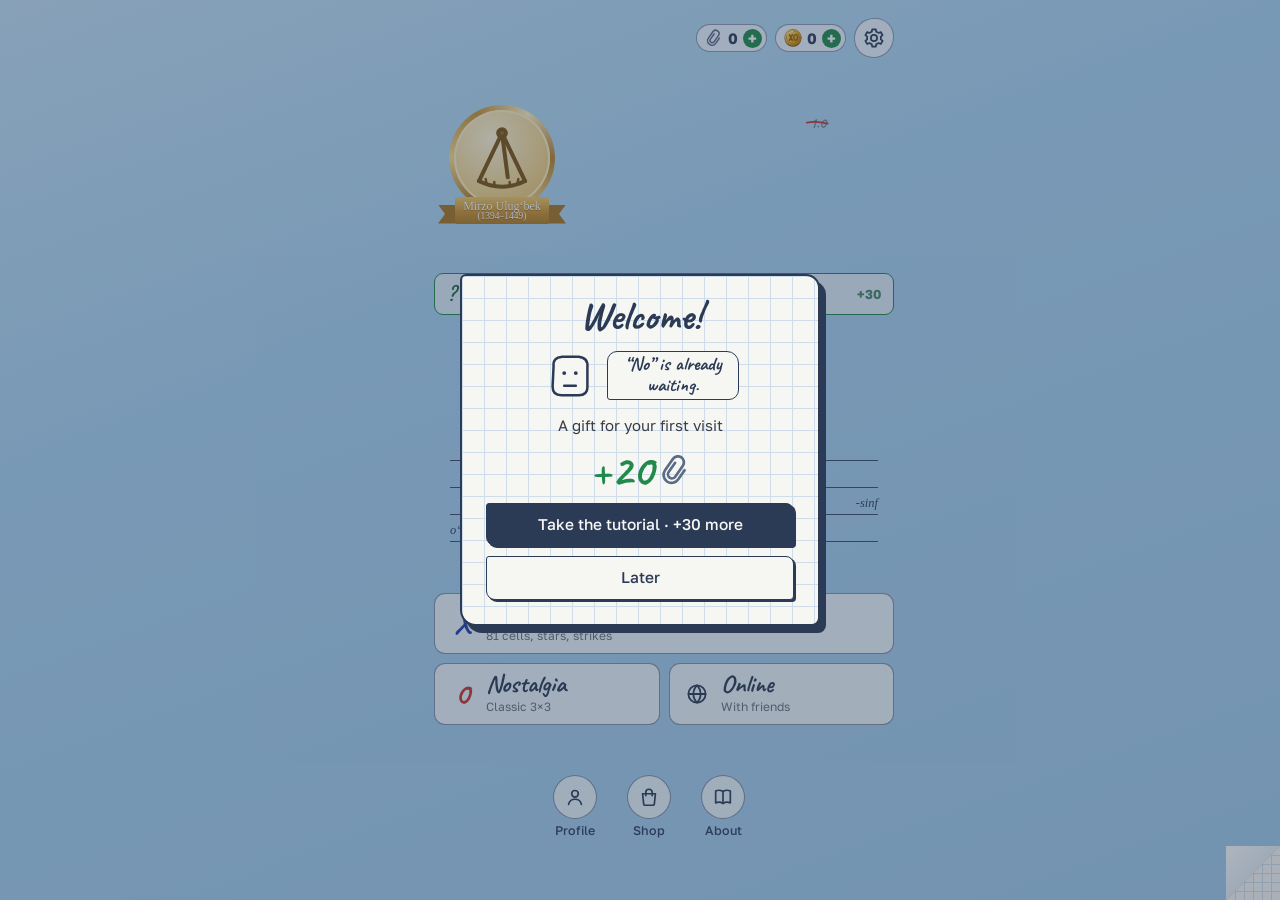
==== commit 38f3bbec: "v17.1: Android app (WebView) built by GitHub Actions; app counts as installed Co-Authored-By: Claude" ====
--- a/index.html
+++ b/index.html
@@ -2941,7 +2941,7 @@
 const BOT_NAME = "xo_version2bot";
 const BOT_LINK = "https://t.me/" + BOT_NAME + "/play";
 const GAME_URL = location.origin + location.pathname;
-const APP_VERSION = "v17.0";
+const APP_VERSION = "v17.1";
 const hapticsOn = () => store.get("haptics", true) !== false;
 const haptic = kind => { try { if (hapticsOn() && TG && TG.HapticFeedback) TG.HapticFeedback.impactOccurred(kind || "light"); } catch (e) {} };
 const hapticResult = ok => { try { if (hapticsOn() && TG && TG.HapticFeedback) TG.HapticFeedback.notificationOccurred(ok ? "success" : "error"); } catch (e) {} };
@@ -4240,11 +4240,13 @@
 }
 
 // ---- install / home screen
+const IN_APK = /X02App/.test(navigator.userAgent || "");      // our Android app (WebView) counts as installed
 let deferredInstall = null, homeStatus = "";
 window.addEventListener("beforeinstallprompt", ev => { ev.preventDefault(); deferredInstall = ev; try { renderSettings(); } catch (e) {} });
 window.addEventListener("appinstalled", () => { deferredInstall = null; installDone(); try { renderSettings(); } catch (e) {} });
 function installKind() {
   if (TG) return tgv("8.0") && TG.addToHomeScreen && (homeStatus === "missed" || homeStatus === "unknown") ? "tg" : "";
+  if (IN_APK) return "";
   try { if (matchMedia("(display-mode: standalone)").matches || navigator.standalone) return ""; } catch (e) {}
   const ua = navigator.userAgent || "";
   if (/FBAN|FBAV|Instagram|Line\/|Snapchat|; wv\)/.test(ua)) return "inapp";
@@ -4291,6 +4293,7 @@
   const n = await claimBonus("install");
   if (n) { toast(t("instGot")); SND.play("coin", 0.4); hapticResult(true); }
 }
+if (IN_APK) setTimeout(() => { try { installDone(); } catch (e) {} }, 1500);
 function installNudge() {        // a good moment (first win, solved puzzle, day 2 of the streak): offer the shortcut once a day
   if (!installKind() || store.get("instDone", false) || store.get("instNudge", "") === tashDay(0)) return "";
   store.set("instNudge", tashDay(0));
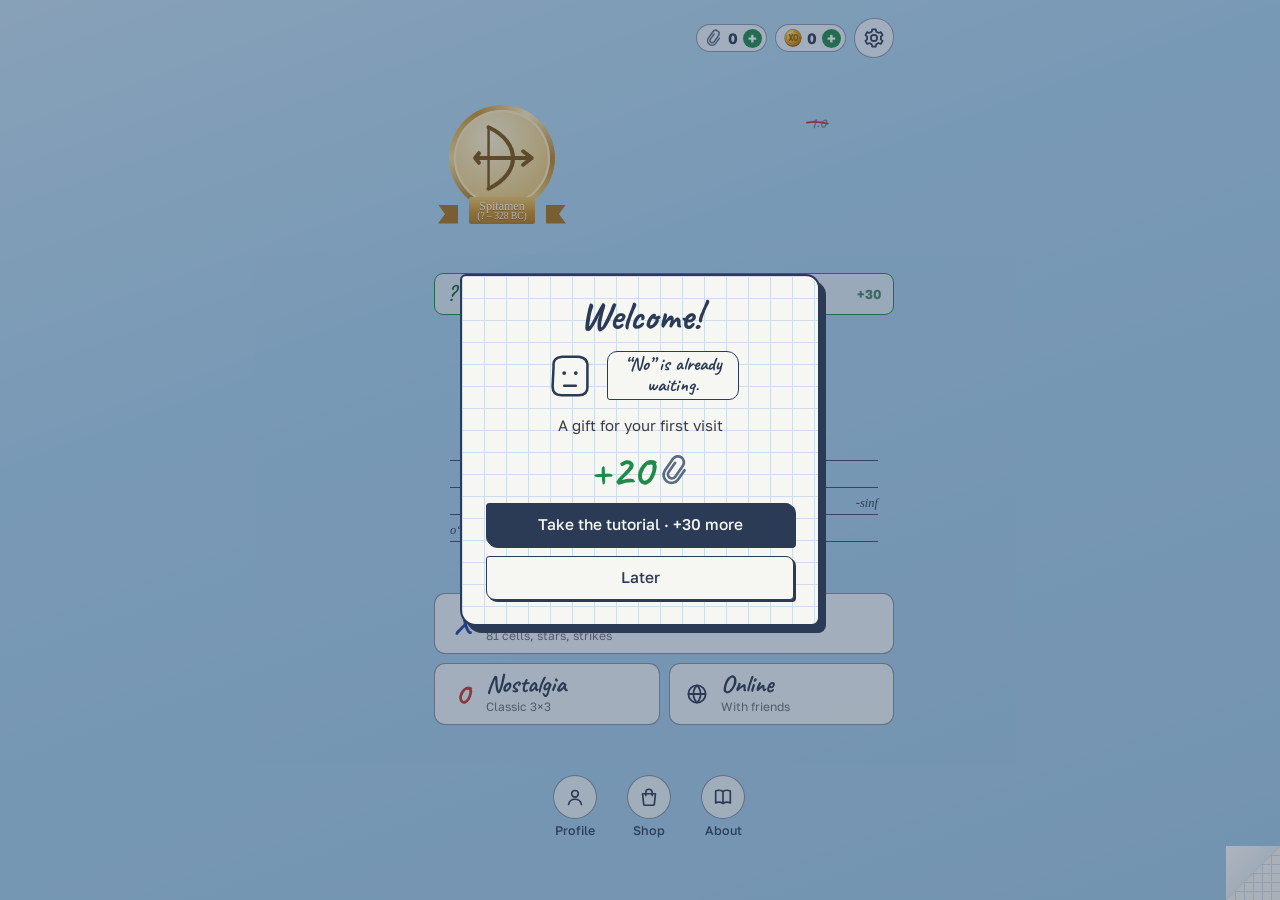
==== commit 829db607: "v17.2: daily tasks, hints, streak freeze, rating and leagues, gifts, mentor ladder, subject battle, " ====
--- a/index.html
+++ b/index.html
@@ -1074,6 +1074,56 @@
 .chest-worth { font-size: 13px; color: #868e96; text-decoration: line-through; margin: 2px 0 8px; }
 .btn.big-chest { font-size: 16px; padding: 9px 16px; }
 
+/* v17.2: tasks, league, battle, hint, gifts, emotes */
+.rbtn { position: relative; }
+.tk-badge { position: absolute; top: -4px; right: 4px; min-width: 18px; height: 18px; padding: 0 5px; border-radius: 9px; background: #e03131; color: #fff; font: 700 11px/18px system-ui, sans-serif; font-style: normal; text-align: center; box-shadow: 0 1px 0 rgba(0,0,0,.2); }
+.me-league, .me-tasks, .me-battle { margin: 10px 0; }
+.league { display: grid; grid-template-columns: 1fr auto; gap: 4px 10px; align-items: center; border: 2px solid var(--ink, #2a2a2a); border-radius: 12px; padding: 10px 12px; background: #fffef8; box-shadow: 2px 2px 0 rgba(0,0,0,.12); }
+.league b { font: 700 22px "Caveat", cursive; }
+.league.none { grid-template-columns: 1fr; }
+.league.none span { font-size: 14px; color: #555; }
+.lg-elo { font: 700 20px system-ui, sans-serif; }
+.lg-bar { grid-column: 1 / -1; height: 8px; border-radius: 4px; background: #e9ecef; overflow: hidden; }
+.lg-bar i { display: block; height: 100%; background: linear-gradient(90deg, #4dabf7, #1c7ed6); border-radius: 4px; transition: width .6s ease; }
+.lg-next { grid-column: 1 / -1; font-size: 12.5px; color: #666; }
+.league.l-good .lg-bar i { background: linear-gradient(90deg, #69db7c, #2f9e44); }
+.league.l-head .lg-bar i { background: linear-gradient(90deg, #b197fc, #7048e8); }
+.league.l-medal .lg-bar i, .league.l-alloma .lg-bar i { background: linear-gradient(90deg, #ffd43b, #c99700); }
+.league.l-alloma { border-color: #a97c00; background: linear-gradient(160deg, #fffaf0, #fff3bf); }
+.task { display: flex; align-items: center; gap: 8px; padding: 7px 4px; border-bottom: 1px dashed rgba(0,0,0,.15); font-size: 15px; }
+.tk-ic { width: 20px; height: 20px; flex: none; border: 2px solid #868e96; border-radius: 5px; display: grid; place-items: center; font: 700 14px/1 system-ui; color: #2f9e44; }
+.task.done .tk-ic { border-color: #2f9e44; background: #ebfbee; }
+.task.done .tk-name { text-decoration: line-through; color: #868e96; }
+.tk-name { flex: 1; }
+.tk-n { font: 600 13px system-ui, sans-serif; color: #495057; display: inline-flex; align-items: center; gap: 2px; }
+.tk-n svg { width: 15px; height: 15px; }
+.tk-all { font-size: 13px; color: #666; margin: 6px 4px 0; display: flex; align-items: center; gap: 4px; }
+.tk-all svg { width: 16px; height: 16px; }
+.tk-all.done { color: #2f9e44; font-weight: 600; }
+.bt-row { display: grid; grid-template-columns: 26px minmax(80px, 1.1fr) 2fr 34px; gap: 8px; align-items: center; padding: 4px 2px; font-size: 14px; }
+.bt-row.mine { background: #fff9db; border-radius: 8px; font-weight: 600; }
+.bt-bar { height: 8px; background: #f1f3f5; border-radius: 4px; overflow: hidden; }
+.bt-bar i { display: block; height: 100%; background: #4dabf7; border-radius: 4px; }
+.bt-row.mine .bt-bar i { background: #f59f00; }
+.bt-n { text-align: right; font: 600 13px system-ui, sans-serif; }
+.bt-hint { font-size: 12.5px; color: #666; margin: 6px 2px 0; }
+.btn.icon-btn { min-width: 40px; padding: 6px 8px; font-size: 18px; line-height: 1; }
+.fr .gift-btn { margin-right: 6px; }
+.hint-btn { white-space: nowrap; }
+.cell.hint, .tcell.hint, .sub.hint, [id^="pc-"].hint, [id^="tc-"].hint { animation: hintGlow 1s ease-in-out 3; box-shadow: 0 0 0 3px #fab005 inset, 0 0 14px rgba(250,176,5,.8); border-radius: 6px; position: relative; z-index: 2; }
+@keyframes hintGlow { 0%, 100% { box-shadow: 0 0 0 3px #fab005 inset, 0 0 6px rgba(250,176,5,.4); } 50% { box-shadow: 0 0 0 3px #fab005 inset, 0 0 18px rgba(250,176,5,.95); } }
+.emotes { display: flex; gap: 6px; flex-wrap: wrap; width: 100%; margin-bottom: 4px; }
+.phrase.emote { font-size: 22px; padding: 4px 10px; min-width: 44px; }
+.bubble.emote-bubble { font-size: 34px; line-height: 1.1; }
+.elo-pop { display: inline-block; margin-left: 8px; padding: 3px 8px; border-radius: 8px; font: 700 14px system-ui, sans-serif; }
+.elo-pop.up { background: #ebfbee; color: #2b8a3e; }
+.elo-pop.down { background: #fff5f5; color: #c92a2a; }
+.item.service .svc { font-size: 40px; display: grid; place-items: center; height: 64px; }
+.svc-price { display: inline-flex; align-items: center; gap: 3px; font: 600 14px system-ui, sans-serif; color: #7a5a00; }
+.svc-price svg { width: 18px; height: 18px; }
+.fr .gift-btn { min-width: 34px; padding: 4px 6px; font-size: 16px; flex: none; }
+.fr .fr-id { min-width: 0; }
+
 </style>
 </head>
 <body>
@@ -1120,7 +1170,7 @@
         <button class="mbtn mo" type="button" data-go="online"><span class="mb-ic"><svg class="ico" viewBox="0 0 24 24" aria-hidden="true"><circle cx="12" cy="12" r="8.6"/><path d="M3.6 12h16.8M12 3.4c2.4 2.4 3.6 5.3 3.6 8.6s-1.2 6.2-3.6 8.6c-2.4-2.4-3.6-5.3-3.6-8.6S9.6 5.8 12 3.4Z"/></svg></span><span class="mb-t"><b><span data-i18n="mbOnline"></span><span class="badge" id="onlineBadge" hidden></span></b><span data-i18n="mbOnlineSub"></span></span></button>
       </div>
       <nav class="cover-icons">
-        <button class="rbtn" type="button" data-go="me" id="pcard"><span class="rb-ic"><svg class="ico" viewBox="0 0 24 24" aria-hidden="true"><circle cx="12" cy="8.5" r="3.6"/><path d="M5 20c.8-3.6 3.6-5.6 7-5.6s6.2 2 7 5.6"/></svg></span><span data-i18n="profileIc"></span></button>
+        <button class="rbtn" type="button" data-go="me" id="pcard"><span class="rb-ic"><svg class="ico" viewBox="0 0 24 24" aria-hidden="true"><circle cx="12" cy="8.5" r="3.6"/><path d="M5 20c.8-3.6 3.6-5.6 7-5.6s6.2 2 7 5.6"/></svg></span><span data-i18n="profileIc"></span><i class="tk-badge" id="tkBadge" hidden></i></button>
         <button class="rbtn" type="button" data-act="shop"><span class="rb-ic"><svg class="ico" viewBox="0 0 24 24" aria-hidden="true"><path d="M5 8.5h14l-1.2 11.2a1.5 1.5 0 0 1-1.5 1.3H7.7a1.5 1.5 0 0 1-1.5-1.3L5 8.5Z"/><path d="M8.5 10.5V7a3.5 3.5 0 0 1 7 0v3.5"/></svg></span><span data-i18n="shop"></span></button>
         <button class="rbtn" type="button" data-go="about"><span class="rb-ic"><svg class="ico" viewBox="0 0 24 24" aria-hidden="true"><path d="M4 5.5C6.5 4.3 9.3 4.4 12 6c2.7-1.6 5.5-1.7 8-.5v13c-2.5-1.2-5.3-1.1-8 .5-2.7-1.6-5.5-1.7-8-.5v-13Z"/><path d="M12 6v13"/></svg></span><span data-i18n="about"></span></button>
       </nav>
@@ -1166,10 +1216,13 @@
     <header class="sub-bar"><button class="btn small" type="button" data-act="back" data-i18n="backBtn"></button><h2 class="sub-title" id="meTitle" data-i18n="meTitle"></h2></header>
     <div class="me-head"><div class="pf-ava big" id="pfAva"></div><div class="pf-id"><div class="pf-name" id="pfName"></div><div class="pf-sub" id="pfSub"></div></div></div>
     <div class="me-stats" id="pfStats"></div>
+    <div class="me-league" id="meLeague"></div>
+    <div class="me-tasks" id="meTasks"></div>
     <div class="me-bots" id="meBots"></div>
     <button class="btn primary big" type="button" data-act="invite" id="inviteBtn" data-i18n="inviteBtn"></button>
     <p class="ref-line" id="refLine"></p>
     <div class="friends-top" id="friendsTop"></div>
+    <div class="me-battle" id="meBattle"></div>
     <p class="lbl" data-i18n="friendsTitle"></p>
     <div class="friends" id="friendsList"></div>
   </section>
@@ -1180,6 +1233,8 @@
     <div class="set-list">
       <div class="pf-row"><span data-i18n="setSound"></span>
         <div class="seg-group" role="group"><button class="seg lang" type="button" data-sound="1" data-i18n="segOn"></button><button class="seg lang" type="button" data-sound="0" data-i18n="segOff"></button></div></div>
+      <div class="pf-row"><span data-i18n="setMusic"></span>
+        <div class="seg-group" role="group"><button class="seg lang" type="button" data-music="1" data-i18n="segOn"></button><button class="seg lang" type="button" data-music="0" data-i18n="segOff"></button></div></div>
       <div class="pf-row"><span data-i18n="setHaptics"></span>
         <div class="seg-group" role="group"><button class="seg lang" type="button" data-haptics="1" data-i18n="segOn"></button><button class="seg lang" type="button" data-haptics="0" data-i18n="segOff"></button></div></div>
       <div class="pf-row"><span data-i18n="talkPick"></span>
@@ -1301,6 +1356,7 @@
 
         <div class="buttons">
           <button class="btn off-online" type="button" data-act="undo" data-i18n="undo"></button>
+          <button class="btn off-online hint-btn" type="button" data-act="hint" hidden><span data-i18n="hintBtn"></span> 1🪙</button>
           <button class="btn off-online" type="button" data-act="again" data-i18n="newGame"></button>
           <button class="btn on-chat" type="button" data-act="chat" data-i18n="chat"></button>
           <button class="btn on-online" type="button" data-act="resign" data-i18n="resign"></button>
@@ -1357,6 +1413,7 @@
         <div class="status" id="cStatus" aria-live="polite"></div>
         <div class="buttons">
           <button class="btn off-online" type="button" data-act="undo" data-i18n="undo"></button>
+          <button class="btn off-online hint-btn" type="button" data-act="hint" hidden><span data-i18n="hintBtn"></span> 1🪙</button>
           <button class="btn off-online" type="button" data-act="again" data-i18n="classicAgain"></button>
           <button class="btn on-chat" type="button" data-act="chat" data-i18n="chat"></button>
           <button class="btn on-online" type="button" data-act="resign" data-i18n="resign"></button>
@@ -2299,7 +2356,17 @@
   equip: 'Надеть', equipped: 'Надето', buy: 'Купить', free: 'бесплатно', owned: 'куплено', testPrice: 'тест, бесплатно',
   getCoins: n => `+${n} (тест)`,
   earnHint: 'Скрепки дают только за победы над ботами: «Лёгкий?» +10, «Уже нет» +30, «Конец» +50, «Попробуй» +1, «Зря» +3. За победу над «Нет» — сразу оба золотых знака.',
-  secChests: 'Сундуки', chestHint: 'Один раз на аккаунт. Выгоднее, чем по одному.', chest_start: 'Сундук новичка', chest_king: 'Сундук Падишаха', chestWhat: (k, n) => `${k} скинов навсегда + ${n} монет`, chestWorth: n => `по отдельности ≈ ${n}`, chestBuy: 'Открыть', rar_rare: 'редкий', rar_epic: 'эпик', rar_legend: 'легенда', secPremium: 'Премиум-скины', premiumHint: 'За монеты, навсегда. Золотые X и 0 по-прежнему бесплатно за победу над «Нет».', beatNet: 'Победи «Нет»',
+  secChests: 'Сундуки', chestHint: 'Один раз на аккаунт. Выгоднее, чем по одному.', chest_start: 'Сундук новичка', chest_king: 'Сундук Падишаха', chestWhat: (k, n) => `${k} скинов навсегда + ${n} монет`, chestWorth: n => `по отдельности ≈ ${n}`, chestBuy: 'Открыть', rar_rare: 'редкий', rar_epic: 'эпик', rar_legend: 'легенда', tasksTitle: 'Задания дня', task_play3: 'Сыграй 3 партии с ботами', task_win2: 'Победи ботов 2 раза', task_hard: 'Победи бота 2-го уровня или сильнее', task_online: 'Сыграй онлайн с другом', task_daily: 'Реши задачу дня', task_classic: 'Победи в «Ностальгии»', task_x02: 'Сыграй 2 партии в X02.0',
+  tasksAll: 'Все три — ещё +1', tasksAllDone: 'Все три выполнены! +1', taskGot: n => `Задание выполнено: +${n} скрепок`, tasksAllGot: 'Все задания дня! +1 монета 🪙',
+  leagueTitle: 'Лига', league_pupil: 'Ученик', league_good: 'Хорошист', league_head: 'Староста', league_medal: 'Медалист', league_alloma: 'Аллома',
+  eloNone: 'Сыграй онлайн с другом — получишь рейтинг и лигу.', eloNext: (l, n) => `до лиги «${l}» — ${n}`, eloTop: 'Высшая лига!', eloToast: d => `Рейтинг ${d}`,
+  battleTitle: 'Битва предметов · неделя', battleEmpty: 'На этой неделе побед ещё нет — открой счёт своему предмету.', battleMine: (s, n) => `Ты играешь за «${s}» · твоих побед: ${n}. Каждая победа — очко предмету.`,
+  battleNoSubj: 'Впиши предмет на обложке тетради — будешь играть за его команду. Победители недели получают по 30 скрепок.', battleLast: s => `Прошлую неделю выиграла «${s}».`, battlePrize: n => `🏆 Твой предмет выиграл неделю: +${n} скрепок!`,
+  mentorLine: (n, need, c) => `Наставник: ${n} из ${need} → +${c} 🪙`, mentorMax: n => `Наставник высшего уровня: ${n} друзей!`,
+  giftAria: 'Подарок другу', giftSent: '🎁 Подарок отправлен: другу +10 скрепок', giftAlready: 'Этому другу сегодня уже дарил', giftLimit: '3 подарка в день — завтра ещё',
+  hintBtn: '💡 Подсказка', hint: 'Подсказка', hintDesc: 'Сильнейший бот покажет лучший ход. Кнопка — во время партии с ботом.', hintNeed: 'Нужна 1 монета — она есть в магазине', hintShown: '💡 Лучший ход подсвечен', hintStar: '💡 Лучший ход — со звездой: подсвечена клетка', hintStrike: '💡 Лучший ход — удар по подсвеченной клетке',
+  secServices: 'Услуги', freezeTitle: 'Заморозка серии', freezeDesc: n => `Пропустишь день — серия не сгорит. В запасе: ${n}/2`, freezeMax: 'Запас полный', freezeGot: '❄️ Заморозка в запасе', frozeToast: '❄️ Заморозка спасла твою серию!',
+  streakFreezeNote: n => n ? `❄️ Заморозок: ${n}.` : '', needCoins: 'Не хватает монет', setMusic: 'Музыка', secPremium: 'Премиум-скины', premiumHint: 'За монеты, навсегда. Золотые X и 0 по-прежнему бесплатно за победу над «Нет».', beatNet: 'Победи «Нет»',
   coinsStars: 'Монеты покупаются за Telegram Stars и хранятся на твоём аккаунте — не пропадут при смене телефона.',
   coinsTg: 'Монеты покупаются в Telegram-версии игры за Telegram Stars.', openTg: 'Открыть в Telegram',
   paid: n => `Оплата прошла: +${n} ${ruPl(n, 'монета', 'монеты', 'монет')}.`, paidLater: 'Оплата прошла, монеты появятся через минуту. Загляни в магазин чуть позже.',
@@ -2564,7 +2631,17 @@
   equip: 'Kiyish', equipped: 'Kiyilgan', buy: 'Sotib olish', free: 'bepul', owned: 'sotib olingan', testPrice: 'test, bepul',
   getCoins: n => `+${n} (test)`,
   earnHint: "Skrepkalar faqat botlarni yutganda beriladi: «Osonmi?» +10, «Endi yo'q» +30, «Tamom» +50, «Urinib ko'r» +1, «Bekorga» +3. «Yo'q»ni yutsangiz — darhol ikkala oltin belgi.",
-  secChests: 'Sandiqlar', chestHint: 'Akkauntga bir marta. Alohida olgandan arzonroq.', chest_start: "Yangi o'yinchi sandig'i", chest_king: "Podshoh sandig'i", chestWhat: (k, n) => `${k} ta skin abadiy + ${n} tanga`, chestWorth: n => `alohida ≈ ${n}`, chestBuy: 'Ochish', rar_rare: 'noyob', rar_epic: 'epik', rar_legend: 'afsona', secPremium: 'Premium skinlar', premiumHint: "Tangaga, abadiy. Oltin X va 0 hamon «Yo'q» ustidan g'alaba uchun bepul.", beatNet: "«Yo'q»ni yuting",
+  secChests: 'Sandiqlar', chestHint: 'Akkauntga bir marta. Alohida olgandan arzonroq.', chest_start: "Yangi o'yinchi sandig'i", chest_king: "Podshoh sandig'i", chestWhat: (k, n) => `${k} ta skin abadiy + ${n} tanga`, chestWorth: n => `alohida ≈ ${n}`, chestBuy: 'Ochish', rar_rare: 'noyob', rar_epic: 'epik', rar_legend: 'afsona', tasksTitle: 'Kunlik vazifalar', task_play3: 'Botlar bilan 3 partiya o\'ynang', task_win2: 'Botlarni 2 marta yuting', task_hard: '2-darajali yoki kuchliroq botni yuting', task_online: 'Do\'st bilan onlayn o\'ynang', task_daily: 'Kun masalasini yeching', task_classic: '«Nostalgiya»da yuting', task_x02: 'X02.0 da 2 partiya o\'ynang',
+  tasksAll: 'Uchalasi uchun yana +1', tasksAllDone: 'Uchalasi bajarildi! +1', taskGot: n => `Vazifa bajarildi: +${n} skrepka`, tasksAllGot: 'Barcha kunlik vazifalar! +1 tanga 🪙',
+  leagueTitle: 'Liga', league_pupil: 'O\'quvchi', league_good: 'Yaxshi o\'quvchi', league_head: 'Sinf sardori', league_medal: 'Medalchi', league_alloma: 'Alloma',
+  eloNone: 'Do\'st bilan onlayn o\'ynang — reyting va liga olasiz.', eloNext: (l, n) => `«${l}» ligasigacha — ${n}`, eloTop: 'Oliy liga!', eloToast: d => `Reyting ${d}`,
+  battleTitle: 'Fanlar jangi · hafta', battleEmpty: 'Bu hafta hali g\'alaba yo\'q — faningiz hisobini oching.', battleMine: (s, n) => `Siz «${s}» uchun o\'ynaysiz · g\'alabalaringiz: ${n}. Har g\'alaba — fanga ochko.`,
+  battleNoSubj: 'Daftar muqovasiga fanni yozing — uning jamoasida o\'ynaysiz. Hafta g\'oliblari 30 skrepkadan oladi.', battleLast: s => `O\'tgan haftani «${s}» yutdi.`, battlePrize: n => `🏆 Faningiz haftani yutdi: +${n} skrepka!`,
+  mentorLine: (n, need, c) => `Ustoz: ${n} / ${need} → +${c} 🪙`, mentorMax: n => `Oliy darajali ustoz: ${n} do\'st!`,
+  giftAria: 'Do\'stga sovg\'a', giftSent: '🎁 Sovg\'a yuborildi: do\'stga +10 skrepka', giftAlready: 'Bu do\'stga bugun sovg\'a qilgansiz', giftLimit: 'Kuniga 3 ta sovg\'a — ertaga yana',
+  hintBtn: '💡 Maslahat', hint: 'Maslahat', hintDesc: 'Eng kuchli bot eng yaxshi yurishni ko\'rsatadi. Tugma — bot bilan o\'yin paytida.', hintNeed: '1 tanga kerak — do\'konda bor', hintShown: '💡 Eng yaxshi yurish belgilandi', hintStar: '💡 Eng yaxshi yurish — yulduz bilan: katak belgilandi', hintStrike: '💡 Eng yaxshi yurish — belgilangan katakka zarba',
+  secServices: 'Xizmatlar', freezeTitle: 'Seriyani muzlatish', freezeDesc: n => `Bir kun o\'tkazsangiz, seriya yonmaydi. Zaxirada: ${n}/2`, freezeMax: 'Zaxira to\'la', freezeGot: '❄️ Muzlatish zaxirada', frozeToast: '❄️ Muzlatish seriyangizni saqladi!',
+  streakFreezeNote: n => n ? `❄️ Muzlatish: ${n}.` : '', needCoins: 'Tanga yetmaydi', setMusic: 'Musiqa', secPremium: 'Premium skinlar', premiumHint: "Tangaga, abadiy. Oltin X va 0 hamon «Yo'q» ustidan g'alaba uchun bepul.", beatNet: "«Yo'q»ni yuting",
   coinsStars: "Tangalar Telegram Stars evaziga sotib olinadi va akkauntingizda saqlanadi — telefon almashsa ham yo'qolmaydi.",
   coinsTg: "Tangalarni o'yinning Telegram versiyasida Telegram Stars evaziga sotib olish mumkin.", openTg: 'Telegramda ochish',
   paid: n => `To'lov o'tdi: +${n} tanga.`, paidLater: "To'lov o'tdi, tangalar bir daqiqada paydo bo'ladi. Do'konga keyinroq qarang.",
@@ -2829,7 +2906,17 @@
   equip: 'Equip', equipped: 'Equipped', buy: 'Buy', free: 'free', owned: 'owned', testPrice: 'test, free',
   getCoins: n => `+${n} (test)`,
   earnHint: 'Paperclips come only from beating bots: “Easy?” +10, “Not Anymore” +30, “The End” +50, “Try Me” +1, “Big Mistake” +3. Beating “No” gives both golden marks at once.',
-  secChests: 'Chests', chestHint: 'Once per account. Cheaper than one by one.', chest_start: 'Starter Chest', chest_king: 'Padishah Chest', chestWhat: (k, n) => `${k} skins forever + ${n} coins`, chestWorth: n => `separately ≈ ${n}`, chestBuy: 'Open', rar_rare: 'rare', rar_epic: 'epic', rar_legend: 'legend', secPremium: 'Premium skins', premiumHint: 'For coins, forever. Golden X and 0 are still free for beating “No”.', beatNet: 'Beat “No”',
+  secChests: 'Chests', chestHint: 'Once per account. Cheaper than one by one.', chest_start: 'Starter Chest', chest_king: 'Padishah Chest', chestWhat: (k, n) => `${k} skins forever + ${n} coins`, chestWorth: n => `separately ≈ ${n}`, chestBuy: 'Open', rar_rare: 'rare', rar_epic: 'epic', rar_legend: 'legend', tasksTitle: 'Daily tasks', task_play3: 'Play 3 games against bots', task_win2: 'Beat bots 2 times', task_hard: 'Beat a level-2 bot or stronger', task_online: 'Play online with a friend', task_daily: 'Solve the puzzle of the day', task_classic: 'Win in Nostalgia', task_x02: 'Play 2 games of X02.0',
+  tasksAll: 'All three — another +1', tasksAllDone: 'All three done! +1', taskGot: n => `Task done: +${n} paperclips`, tasksAllGot: 'All daily tasks! +1 coin 🪙',
+  leagueTitle: 'League', league_pupil: 'Pupil', league_good: 'Good student', league_head: 'Class head', league_medal: 'Medalist', league_alloma: 'Alloma',
+  eloNone: 'Play online with a friend to get a rating and a league.', eloNext: (l, n) => `${n} to the ${l} league`, eloTop: 'Top league!', eloToast: d => `Rating ${d}`,
+  battleTitle: 'Subject battle · this week', battleEmpty: 'No wins this week yet — open the score for your subject.', battleMine: (s, n) => `You play for ${s} · your wins: ${n}. Every win is a point for the subject.`,
+  battleNoSubj: 'Write a subject on the notebook cover to join its team. The week winners get 30 paperclips each.', battleLast: s => `${s} won last week.`, battlePrize: n => `🏆 Your subject won the week: +${n} paperclips!`,
+  mentorLine: (n, need, c) => `Mentor: ${n} of ${need} → +${c} 🪙`, mentorMax: n => `Top-level mentor: ${n} friends!`,
+  giftAria: 'Gift to a friend', giftSent: '🎁 Gift sent: +10 paperclips to your friend', giftAlready: 'You already sent this friend a gift today', giftLimit: '3 gifts a day — more tomorrow',
+  hintBtn: '💡 Hint', hint: 'Hint', hintDesc: 'The strongest bot shows the best move. The button is in games against bots.', hintNeed: 'You need 1 coin — get it in the shop', hintShown: '💡 The best move is highlighted', hintStar: '💡 Best move: a star on the highlighted cell', hintStrike: '💡 Best move: strike the highlighted cell',
+  secServices: 'Services', freezeTitle: 'Streak freeze', freezeDesc: n => `Miss a day and the streak survives. In stock: ${n}/2`, freezeMax: 'Stock is full', freezeGot: '❄️ Freeze in stock', frozeToast: '❄️ A freeze saved your streak!',
+  streakFreezeNote: n => n ? `❄️ Freezes: ${n}.` : '', needCoins: 'Not enough coins', setMusic: 'Music', secPremium: 'Premium skins', premiumHint: 'For coins, forever. Golden X and 0 are still free for beating “No”.', beatNet: 'Beat “No”',
   coinsStars: 'Coins are bought with Telegram Stars and saved to your account — they survive a phone change.',
   coinsTg: 'Coins can be bought with Telegram Stars in the Telegram version of the game.', openTg: 'Open in Telegram',
   paid: n => `Payment received: +${n} coins.`, paidLater: "Payment received — coins will appear within a minute. Check the shop again shortly.",
@@ -2941,7 +3028,7 @@
 const BOT_NAME = "xo_version2bot";
 const BOT_LINK = "https://t.me/" + BOT_NAME + "/play";
 const GAME_URL = location.origin + location.pathname;
-const APP_VERSION = "v17.1";
+const APP_VERSION = "v17.2";
 const hapticsOn = () => store.get("haptics", true) !== false;
 const haptic = kind => { try { if (hapticsOn() && TG && TG.HapticFeedback) TG.HapticFeedback.impactOccurred(kind || "light"); } catch (e) {} };
 const hapticResult = ok => { try { if (hapticsOn() && TG && TG.HapticFeedback) TG.HapticFeedback.notificationOccurred(ok ? "success" : "error"); } catch (e) {} };
@@ -3002,10 +3089,44 @@
     draw: n => { tone(440, n, 0.3, 0.08, "triangle"); tone(440, n + 0.2, 0.4, 0.07, "triangle"); },
     click: n => { tone(1600, n, 0.04, 0.05, "square"); }
   };
+  // soft background music: a slow pad and a pentatonic music-box line, generated on the fly
+  let mOn = store.get("music", false) === true, mTimer = 0, mBus = null, mStep = 0;
+  const SCALE = [261.63, 293.66, 329.63, 392.0, 440.0, 523.25, 587.33, 659.25];
+  const CHORDS = [[130.81, 196.0, 261.63], [110.0, 164.81, 220.0], [146.83, 220.0, 293.66], [98.0, 146.83, 196.0]];
+  function mBusGet() {
+    if (!mBus) { mBus = ctx.createGain(); mBus.gain.value = 0.0001; const lp = ctx.createBiquadFilter(); lp.type = "lowpass"; lp.frequency.value = 1800; mBus.connect(lp); lp.connect(ctx.destination); }
+    return mBus;
+  }
+  function mNote(f, t0, dur, gain, type) {
+    const o = ctx.createOscillator(); o.type = type; o.frequency.value = f;
+    const g = ctx.createGain(); g.gain.setValueAtTime(0.0001, t0); g.gain.exponentialRampToValueAtTime(gain, t0 + (type === "sine" ? 0.9 : 0.02)); g.gain.exponentialRampToValueAtTime(0.0001, t0 + dur);
+    o.connect(g); g.connect(mBusGet()); o.start(t0); o.stop(t0 + dur + 0.05);
+  }
+  function mBar() {        // one bar = 4 beats at 66 bpm
+    if (!ctx || document.hidden) return;
+    const beat = 60 / 66, t0 = ctx.currentTime + 0.05, ch = CHORDS[(mStep >> 0) % 4];
+    ch.forEach(f => mNote(f, t0, beat * 4.2, 0.035, "sine"));
+    let x = (mStep * 9301 + 49297) % 233280;
+    for (let i = 0; i < 4; i++) {
+      x = (x * 9301 + 49297) % 233280;
+      if (x % 5 === 0) continue;
+      mNote(SCALE[x % SCALE.length], t0 + i * beat + (x % 3 === 0 ? beat / 2 : 0), beat * 1.6, 0.03, "triangle");
+    }
+    mStep++;
+  }
+  function mStart() {
+    if (!mOn || mTimer || !ac()) return;
+    mBusGet().gain.cancelScheduledValues(ctx.currentTime); mBus.gain.setTargetAtTime(0.9, ctx.currentTime, 1.2);
+    mBar(); mTimer = setInterval(mBar, 4 * 60000 / 66);
+  }
+  function mStop() { clearInterval(mTimer); mTimer = 0; if (mBus && ctx) mBus.gain.setTargetAtTime(0.0001, ctx.currentTime, 0.4); }
+  document.addEventListener("visibilitychange", () => { if (document.hidden) mStop(); else if (mOn) mStart(); });
   return {
     get on() { return on; },
+    get music() { return mOn; },
+    setMusic(v) { mOn = !!v; store.set("music", mOn); if (mOn) mStart(); else mStop(); },
     toggle() { on = !on; store.set("sound", on); if (on) this.play("click"); return on; },
-    unlock() { if (on) ac(); },
+    unlock() { if (on || mOn) ac(); if (mOn) mStart(); },
     play(k, delay) { if (!on || !FX[k]) return; try { if (!ac()) return; FX[k](ctx.currentTime + 0.01 + (delay || 0)); } catch (e) {} }
   };
 })();
@@ -3138,7 +3259,8 @@
     netLosses: p.netLosses | 0, netCounter: p.netCounter | 0, netBeaten: !!p.netBeaten,
     cc: p.cc || {}, cnext: p.cnext || {}, bonus: Array.isArray(p.bonus) ? p.bonus : [],
     streak: p.streak && typeof p.streak === "object" ? p.streak : { last: "", n: 0 },
-    packs: Array.isArray(p.packs) ? p.packs : []
+    packs: Array.isArray(p.packs) ? p.packs : [],
+    tasks: p.tasks || null, freeze: p.freeze | 0, elo: p.elo || 0, eloN: p.eloN | 0, league: p.league || "", subj: Number.isInteger(p.subj) ? p.subj : -1
   };
 }
 let profile = loadProfile(), skinRev = 0;
@@ -3166,7 +3288,11 @@
   if (Array.isArray(p.bonus)) profile.bonus = p.bonus;
   if (p.streak && typeof p.streak === "object") profile.streak = p.streak;
   if (Array.isArray(p.packs)) profile.packs = p.packs;
-  skinRev++; saveProfile(); refreshWalletViews();
+  if (p.tasks && Array.isArray(p.tasks.list)) profile.tasks = p.tasks;
+  if (typeof p.freeze === "number") profile.freeze = p.freeze;
+  if (typeof p.elo === "number") { profile.elo = p.elo; profile.eloN = p.eloN | 0; profile.league = p.league || ""; }
+  if (Number.isInteger(p.subj)) { profile.subj = p.subj; syncSubj(); }
+  skinRev++; saveProfile(); refreshWalletViews(); renderTaskBadge();
   return true;
 }
 const accountId = () => TG ? "tg:" + ((TG.initDataUnsafe && TG.initDataUnsafe.user && TG.initDataUnsafe.user.id) || "") : (session && session.token ? "s:" + session.token.split(".")[0] : "");
@@ -3193,6 +3319,7 @@
     if (p.status === 401 || p.status === 400) return;
     if (!applyProfile(p)) throw new Error("bad");
     if (p.refPaid) toast(t("refPaidToast", p.refPaid));
+    tasksToast(p.tasksGot);
     if (live && p.capped) {
       const rw = app.mode === "classic" ? $("cBannerReward") : $("bannerReward");
       rw.innerHTML = `<span class="quote">${t("capped")}</span>`;
@@ -3501,6 +3628,106 @@
   el.hidden = !(cw >= 3 && xp < 3);
   if (!el.hidden) el.innerHTML = `<span class="bot-face">${faceSVG("c2", "smug")}</span><span>${t("bridgeText")}</span>`;
 }
+// ---- daily tasks, league, subject battle, gifts
+const MENTOR = [[1, 1], [3, 2], [10, 5], [25, 10]];
+const LEAGUE_AT = { pupil: 0, good: 1050, head: 1150, medal: 1250, alloma: 1400 }, LEAGUE_ORDER = ["pupil", "good", "head", "medal", "alloma"];
+const EMOTES = ["😂", "😮", "🔥", "👏", "😤", "🤝"];
+function tasksToast(got) {
+  if (!Array.isArray(got) || !got.length) return;
+  const all = got.includes("all"), n = got.filter(k => k !== "all").length;
+  setTimeout(() => { toast(all ? t("tasksAllGot") : t("taskGot", n * 15)); SND.play("coin", 0.2); }, 1400);
+}
+function renderTaskBadge() {
+  const el = $("tkBadge"); if (!el) return;
+  const ts = profile.tasks, left = ts && ts.day === tashDay(0) ? ts.list.filter(x => !x.done).length : 0;
+  el.hidden = !serverOn() || !left; el.textContent = left;
+}
+function syncSubj() {        // the cover subject is the team in the subject battle; the server keeps a copy
+  const s = sigData(), k = s && s.subj ? SUBJECTS.findIndex(x => x.k === s.subj) : -1;
+  if (!serverOn() || k === profile.subj || syncSubj.busy) return;
+  syncSubj.busy = true;
+  apiCall("/api/subj", { subj: k }).then(r => { if (r && Number.isInteger(r.subj)) profile.subj = r.subj; }).catch(() => {}).finally(() => { syncSubj.busy = false; });
+}
+function renderTasks() {
+  const box = $("meTasks"); if (!box) return;
+  const ts = profile.tasks;
+  if (!serverOn() || !ts || ts.day !== tashDay(0)) { box.innerHTML = ""; return; }
+  box.innerHTML = `<p class="lbl">${t("tasksTitle")}</p>` + ts.list.map(x => `<div class="task${x.done ? " done" : ""}"><span class="tk-ic">${x.done ? "✓" : ""}</span><span class="tk-name">${t("task_" + x.k)}</span>
+    <span class="tk-n">${x.done ? "+15" + ICON_CLIP : `${x.n}/${x.need}`}</span></div>`).join("") + `<p class="tk-all${ts.all ? " done" : ""}">${ts.all ? t("tasksAllDone") : t("tasksAll")} ${ICON_COIN}</p>`;
+}
+function renderLeague() {
+  const box = $("meLeague"); if (!box) return;
+  if (!serverOn()) { box.innerHTML = ""; return; }
+  if (!profile.eloN) { box.innerHTML = `<div class="league none"><b>🎓 ${t("leagueTitle")}</b><span>${t("eloNone")}</span></div>`; return; }
+  const lg = profile.league || "pupil", i = LEAGUE_ORDER.indexOf(lg), nx = LEAGUE_ORDER[i + 1];
+  const from = LEAGUE_AT[lg], to = nx ? LEAGUE_AT[nx] : from + 200, pct = Math.max(4, Math.min(100, Math.round(100 * (profile.elo - from) / (to - from))));
+  box.innerHTML = `<div class="league l-${lg}"><b>🎓 ${t("league_" + lg)}</b><span class="lg-elo">${Math.round(profile.elo)}</span>
+    <div class="lg-bar"><i style="width:${pct}%"></i></div><span class="lg-next">${nx ? t("eloNext", t("league_" + nx), Math.max(0, to - Math.round(profile.elo))) : t("eloTop")}</span></div>`;
+}
+let battleCache = { at: 0, d: null };
+function renderBattle() {
+  const box = $("meBattle"); if (!box) return;
+  if (!serverOn()) { box.innerHTML = ""; return; }
+  const d = battleCache.d;
+  if (Date.now() - battleCache.at > 30000) {
+    battleCache.at = Date.now();
+    apiCall("/api/battle", {}).then(r => { if (Array.isArray(r.week)) { battleCache.d = r; if (r.prize) { applyProfile(r); toast(t("battlePrize", r.prize)); } if (app.screen === "me") renderBattle(); } }).catch(() => {});
+  }
+  if (!d) { box.innerHTML = ""; return; }
+  const name = k => (SUBJECTS[k] || {}).n || "?", max = Math.max(1, ...d.week.map(r => r.n));
+  const rows = d.week.slice(0, 5).map((r, i) => `<div class="bt-row${r.s === d.mine ? " mine" : ""}"><b>${i === 0 ? "🏆" : i + 1}</b><span class="bt-name">${esc(name(r.s))}</span><span class="bt-bar"><i style="width:${Math.round(100 * r.n / max)}%"></i></span><span class="bt-n">${r.n}</span></div>`).join("");
+  box.innerHTML = `<p class="lbl">${t("battleTitle")}</p>` + (rows || `<p class="empty-note">${t("battleEmpty")}</p>`) +
+    `<p class="bt-hint">${d.mine >= 0 ? t("battleMine", esc(name(d.mine)), d.myWins | 0) : t("battleNoSubj")}</p>` +
+    (d.last && d.last.length ? `<p class="bt-hint">${t("battleLast", esc(name(d.last[0].s)))}</p>` : "");
+}
+function mentorLine(paid) {
+  const nx = MENTOR.find(m => paid < m[0]);
+  return nx ? t("mentorLine", paid, nx[0], nx[1]) : t("mentorMax", paid);
+}
+async function sendGift(fid, btn) {
+  if (btn) btn.disabled = true;
+  try {
+    const r = await apiCall("/api/gift", { fid });
+    if (r.ok) { toast(t("giftSent")); SND.play("coin", 0.1); haptic("light"); }
+    else toast(r.error === "already" ? t("giftAlready") : r.error === "limit" ? t("giftLimit") : t("netError"));
+  } catch (e) { toast(t("netError")); }
+}
+// ---- hint: the strongest bot shows its move (1 coin)
+let hintBusy = false;
+function hintAvailable() {
+  const e = cur();
+  if (!app.bot || app.learn || !inGame() || !serverOn() || !e) return false;
+  if (e.phase === "main" && e.g.result) return false;
+  if ((e.t && e.t.result) && e.phase !== "main") return false;
+  return actorOf(e) === app.side;
+}
+function renderHint() {
+  const on = hintAvailable();
+  document.querySelectorAll('[data-act="hint"]').forEach(b => { b.hidden = !app.bot || app.learn; b.disabled = !on || hintBusy; });
+}
+async function useHint() {
+  if (!hintAvailable() || hintBusy) return;
+  if (profile.coins < 1) { toast(t("hintNeed")); return; }
+  hintBusy = true; renderHint();
+  const e0 = cur();
+  try {
+    const r = await serverSpend("hint");
+    if (r.error) { toast(r.error === "coins" ? t("hintNeed") : t("netError")); return; }
+    applyProfile(r);
+    let a, els;
+    if (app.mode === "classic") { a = E.tttBot(e0.t, 3, "win"); els = [cCells[a]]; }
+    else if (e0.phase === "prelude") { a = E.tttBot(e0.t, 3, e0.goal); els = [pCells[a]]; }
+    else {
+      a = quickWin(e0.g);
+      if (a < 0) a = await searchMain(e0.g, 1500, botJob);
+      if (a === null || a === undefined) return;
+      els = [a >= 300 ? subEls[a - 300] : cellEls[a % 100]];
+    }
+    if (cur() !== e0) return;
+    els.filter(Boolean).forEach(el => { el.classList.remove("hint"); void el.offsetWidth; el.classList.add("hint"); setTimeout(() => el.classList.remove("hint"), 3200); });
+    toast(a >= 200 && a < 300 ? t("hintStrike") : a >= 100 && a < 200 ? t("hintStar") : t("hintShown"));
+  } finally { hintBusy = false; renderHint(); }
+}
 function renderMe() {
   const info = playerInfo();
   paintAvatar($("pfAva"), info);
@@ -3515,7 +3742,8 @@
     : [...BOTS.x02, ...BOTS.classic].map(b => row(t("q", bt(b.id, "name")), scoreOf(b.id))).join("") +
     row(t("meOnline"), { me: fx.me + fc.me, bot: fx.bot + fc.bot, draw: fx.draw + fc.draw });
   const rf = friendsCache.refs;
-  $("refLine").textContent = myId() ? (rf && rf.n ? t("refCount", rf.n, rf.paid) : t("refHint")) : "";
+  $("refLine").textContent = myId() ? (rf && rf.n ? t("refCount", rf.n, rf.paid) + " · " + mentorLine(rf.paid | 0) : t("refHint") + " " + mentorLine(0)) : "";
+  renderLeague(); renderTasks(); renderBattle();
   renderFriends();
 }
 function renderFriendsTop() {
@@ -3544,7 +3772,8 @@
     const score = f.w || f.l || f.d ? ` · ${f.w | 0} : ${f.l | 0}` : "";
     const right = g ? `<button class="btn" type="button" data-og="${esc(g.id)}">${turn ? t("frGo") : t("frOpen")}</button>`
       : f.fid ? `<button class="btn" type="button" data-fplay="${esc(f.fid)}" data-fname="${esc(f.name || "")}">${t("frPlay")}</button>` : "";
-    return `<div class="fr${turn ? " turn" : ""}">${miniAva(f)}<span class="fr-id"><span class="fr-name">${esc(f.name || "?")}</span><span class="fr-sub">${sub}${score}</span></span>${right}</div>`;
+    const gift = f.fid ? `<button class="btn icon-btn gift-btn" type="button" data-gift="${esc(f.fid)}" aria-label="${t("giftAria")}">🎁</button>` : "";
+    return `<div class="fr${turn ? " turn" : ""}">${miniAva(f)}<span class="fr-id"><span class="fr-name">${esc(f.name || "?")}</span><span class="fr-sub">${sub}${score}</span></span>${gift}${right}</div>`;
   }).join("");
 }
 function fetchFriends(force) {
@@ -3560,6 +3789,7 @@
 function renderSettings() {
   const press = (sel, on) => document.querySelectorAll(sel).forEach(b => b.setAttribute("aria-pressed", String(on(b))));
   press("[data-sound]", b => (b.dataset.sound === "1") === SND.on);
+  press("[data-music]", b => (b.dataset.music === "1") === SND.music);
   press("[data-haptics]", b => (b.dataset.haptics === "1") === hapticsOn());
   press("[data-talk]", b => (b.dataset.talk === "1") === talkOn());
   press(".seg[data-side]", b => +b.dataset.side === app.side);
@@ -3824,6 +4054,7 @@
 function dailyEnd(r) {
   const d = dailyState(), g = cur() && cur().g;
   d.tries++;
+  if (r === app.side && !d.won && g && serverOn()) apiCall("/api/task", { kind: "daily" }).then(x => { if (applyProfile(x)) tasksToast(x.tasksGot); }).catch(() => {});
   if (r === app.side && !d.won && g) { d.won = true; d.moves = g.moves - app.daily.start; d.grid = g.owner.slice(); d.side = app.side; }
   store.set("daily", d);
   if (d.won) for (const id of ["bannerShare", "cBannerShare"]) { const el = $(id); el.hidden = false; el.innerHTML = `<button class="btn small primary" type="button" data-act="dailyShare">${t("dailyShareBtn")}</button>`; }
@@ -4102,7 +4333,7 @@
   const first = !sigData(), old = sigData() || {}, note = v("sgNote").slice(0, 60);
   store.set("sig", { school: v("sgSchool").slice(0, 6), cls: v("sgClass").slice(0, 8), name: v("sgName"), subj: $("sgSubj").value || "", note });
   if (note && note !== old.note) sendNote(note);
-  if (($("sgSubj").value || "") !== (old.subj || "")) { allomaRound(); renderMedal(); }
+  if (($("sgSubj").value || "") !== (old.subj || "")) { allomaRound(); renderMedal(); syncSubj(); battleCache.at = 0; }
   $("signSheet").hidden = true;
   renderSig();
   SND.play("star", 0.35);
@@ -4375,14 +4606,14 @@
   let sh = $("streakSheet");
   if (!sh) { sh = document.createElement("div"); sh.className = "sheet"; sh.id = "streakSheet"; sh.setAttribute("role", "dialog"); document.body.appendChild(sh); }
   const days = STREAK.map((v, i) => `<div class="sd${i < slot ? " got" : i === slot ? " now" : ""}"><span>${t("streakDay", i + 1)}</span><b>${i === 6 ? "🎁" : "+" + v}</b></div>`).join("");
-  sh.innerHTML = `<div class="sheet-card streak-card"><h2>🔥 ${t("streakTitle", n)}</h2><p>${t("streakSub")}</p><div class="sdays">${days}</div>
+  sh.innerHTML = `<div class="sheet-card streak-card"><h2>🔥 ${t("streakTitle", n)}</h2><p>${t("streakSub")}${serverOn() ? " " + t("streakFreezeNote", profile.freeze | 0) : ""}</p><div class="sdays">${days}</div>
     <button class="btn primary big" type="button" data-act="streakTake">${t("streakTake", STREAK[slot])}</button><button class="btn big" type="button" data-act="streakLater">${t("later")}</button>${n === 2 ? installNudge() : ""}</div>`;
   sh.hidden = false;
 }
 async function streakTake() {
   const sh = $("streakSheet"); if (sh) sh.hidden = true;
   let paid = 0, gift = "";
-  if (serverOn()) { try { const r = await apiCall("/api/streak", {}); if (applyProfile(r)) { paid = r.paid | 0; gift = r.gift || ""; } } catch (e) {} }
+  if (serverOn()) { try { const r = await apiCall("/api/streak", {}); if (applyProfile(r)) { paid = r.paid | 0; gift = r.gift || ""; if (r.froze) setTimeout(() => toast(t("frozeToast")), 1800); } } catch (e) {} }
   else if ((profile.streak || {}).last !== tashDay(0)) {
     const n = streakNext(), slot = (n - 1) % 7; paid = STREAK[slot];
     if (slot === 6) { gift = ["x_fire", "o_fire"].find(id => !profile.owned.includes(id)) || ""; if (gift) profile.owned.push(gift); else paid += 100; }
@@ -4963,8 +5194,11 @@
   return {
     mark(el, p) {
       if (!ok() || !el) return; const [x, y, w] = center(el);
-      if (el.querySelector(".mark.fire")) { embers(x, y, w); return; }
-      drops(x, y, COL[p], 10, w * 0.8, Math.max(5, w * 0.15));
+      if ((el.classList && el.classList.contains("fire")) || el.querySelector(".mark.fire, .fire")) { embers(x, y, w); return; }
+      const sk = el.classList && el.classList.contains("mark") ? el : el.querySelector(".mark") || el;
+      const col = sk.classList.contains("gold") ? "#d99a0b" : sk.classList.contains("neon") ? (p === 1 ? "#22b8cf" : "#f06595") : sk.classList.contains("cosmos") ? "#7048e8"
+        : sk.classList.contains("vostok") ? "#0ca678" : sk.classList.contains("samurai") ? "#1b1b1f" : sk.classList.contains("pirate") ? "#8a5a2b" : COL[p];
+      drops(x, y, col, 10, w * 0.8, Math.max(5, w * 0.15));
     },
     capture(el, p, boardEl) {
       if (!ok() || !el) return;
@@ -5064,6 +5298,7 @@
   if (pre) { $("banner").classList.remove("show"); renderPrelude(e, ctx); }
   else renderMain(e.g, ctx);
   document.querySelectorAll('#scr-x02 [data-act="undo"]').forEach(b => { b.disabled = app.history.length <= 1; });
+  renderHint();
   document.querySelectorAll('#scr-x02 [data-act="resign"]').forEach(b => { b.disabled = !app.online || app.online.status !== "active" || !!(app.online.state && app.online.state.result); });
 }
 
@@ -5328,6 +5563,7 @@
     : filled === 0 ? (opp() ? (app.side === 1 ? t("youStartShort") : t("botStart", botQ())) : t("xStarts"))
     : app.bot && app.bot.level === 3 ? t("goodLuck") : "";
   document.querySelectorAll('#scr-classic [data-act="undo"]').forEach(b => { b.disabled = app.history.length <= 1; });
+  renderHint();
   document.querySelectorAll('#scr-classic [data-act="resign"]').forEach(b => { b.disabled = !app.online || app.online.status !== "active" || !!(app.online.state && app.online.state.result); });
   const banner = $("cBanner");
   if (tt.result) {
@@ -5629,6 +5865,11 @@
       moves: classic ? s.t.b.filter(Boolean).length : (s.g ? s.g.moves : 0) } : null);
     askWrite();
     if (s.refPaid && s.refPaid[app.side]) toast(t("refPaidToast", s.refPaid[app.side]));
+    if (s.elo && typeof s.elo[app.side] === "number") {
+      const d = s.elo[app.side], el = $(classic ? "cBannerReward" : "bannerReward");
+      el.insertAdjacentHTML("beforeend", `<span class="elo-pop ${d >= 0 ? "up" : "down"}">${t("eloToast", (d >= 0 ? "+" : "") + d)}</span>`);
+    }
+    if (s.tasksGot && s.tasksGot[app.side]) tasksToast(s.tasksGot[app.side]);
   }
 }
 function showRematch() {
@@ -5739,7 +5980,8 @@
 function togglePhrases() {
   const box = document.querySelector(`#scr-${app.screen} .phrases`);
   if (!box) return;
-  if (box.hidden) box.innerHTML = t("chatPhrases").map((p, k) => `<button class="phrase" type="button" data-phrase="${k}">${esc(p)}</button>`).join("");
+  if (box.hidden) box.innerHTML = `<div class="emotes">${EMOTES.map((e, i) => `<button class="phrase emote" type="button" data-phrase="${100 + i}">${e}</button>`).join("")}</div>` +
+    t("chatPhrases").map((p, k) => `<button class="phrase" type="button" data-phrase="${k}">${esc(p)}</button>`).join("");
   box.hidden = !box.hidden;
 }
 async function sayPhrase(k) {
@@ -5752,7 +5994,10 @@
   if (!o) { const bot = app.bot; setTimeout(() => { if (app.bot === bot) botSay("reply"); }, 1100 + Math.random() * 700); return; }
   try { const v = await apiCall("/api/g/say", { id: o.id, k }); if (v.chat) o.chatSeen = Math.max(o.chatSeen, ...v.chat.map(c => c.t)); } catch (e) {}
 }
-function showBubble(k, mine) { showBubbleText((t("chatPhrases") || [])[k], mine ? "" : oppName(), mine); }
+function showBubble(k, mine) {
+  if (k >= 100) { showBubbleText(EMOTES[k - 100], mine ? "" : oppName(), mine); const el = $(app.mode === "classic" ? "cBubble" : "bubble"); if (el) el.classList.add("emote-bubble"); return; }
+  showBubbleText((t("chatPhrases") || [])[k], mine ? "" : oppName(), mine);
+}
 function showBubbleText(text, name, mine) {
   const el = $(app.mode === "classic" ? "cBubble" : "bubble");
   if (!el || !text) return;
@@ -5844,12 +6089,28 @@
     `<p class="shop-hint earn">${t("earnHint")}</p>` +
     (shopNote ? `<p class="shop-note ${shopNote[1]}">${shopNote[0]}</p>` : "") +
     (TG && serverOn() ? chestSec() : "") +
+    (serverOn() ? servicesSec() : "") +
     sec(t("secPremium"), SHOP.filter(s => s.premium), t("premiumHint")) +
     sec(t("secXShape"), by("xShape", false)) +
     sec(t("secOShape"), by("oShape", false)) +
     `<section class="shop-sec"><h3>${t("secExchange")}</h3><p class="shop-hint">${t("exchangeHint")}</p><div class="items">${exch}</div></section>` +
     coinSec;
   justBought = null;
+}
+function servicesSec() {
+  const n = profile.freeze | 0, full = n >= 2;
+  return `<section class="shop-sec"><h3>${t("secServices")}</h3><div class="items">
+    <div class="item service"><div class="item-prev svc">❄️</div><div class="item-name">${t("freezeTitle")}</div><div class="item-price">${t("freezeDesc", n)}</div>
+      <button class="btn small gold-btn" type="button" data-act="buyFreeze"${full ? " disabled" : ""}>${full ? t("freezeMax") : `2 ${ICON_COIN}`}</button></div>
+    <div class="item service"><div class="item-prev svc">💡</div><div class="item-name">${t("hint")}</div><div class="item-price">${t("hintDesc")}</div>
+      <span class="svc-price">1 ${ICON_COIN}</span></div></div></section>`;
+}
+async function buyFreeze() {
+  if ((profile.freeze | 0) >= 2) return;
+  if (profile.coins < 2) { shopNoteSet(t("needCoins"), "err"); return; }
+  const r = await serverSpend("freeze");
+  if (r.error) { shopNoteSet(r.error === "coins" ? t("needCoins") : t("netError"), "err"); return; }
+  applyProfile(r); SND.play("coin", 0.1); toast(t("freezeGot"));
 }
 function chestSec() {        // generous one-time chests for Stars
   const cards = PACKS.map((p, k) => ({ p, k })).filter(x => x.p.items).map(({ p, k }) => {
@@ -5991,6 +6252,8 @@
     else if (a === "createOnline") createOnline();
     else if (a === "loginTop") { closeOnlineSheet(); openScreen("settings"); setTimeout(showLoginWidget, 50); }
     else if (a === "undo") undo();
+    else if (a === "hint") useHint();
+    else if (a === "buyFreeze") buyFreeze();
     else if (a === "shop") openShop();
     else if (a === "medal") toggleMedal();
     else if (a === "installSticker") { if (app.screen !== "menu") { goMenu(); setTimeout(installSticker, 700); } else installSticker(); }
@@ -6036,6 +6299,10 @@
   document.addEventListener("click", ev => {
     const tk = ev.target.closest("[data-talk]");
     if (tk) { store.set("botTalk", tk.dataset.talk === "1"); renderSettings(); }
+    const mu = ev.target.closest("[data-music]");
+    if (mu) { SND.setMusic(mu.dataset.music === "1"); renderSettings(); }
+    const gf = ev.target.closest("[data-gift]");
+    if (gf) { sendGift(gf.dataset.gift, gf); return; }
     const sd = ev.target.closest("[data-sound]");
     if (sd) { if ((sd.dataset.sound === "1") !== SND.on) SND.toggle(); renderSettings(); }
     const hp = ev.target.closest("[data-haptics]");
